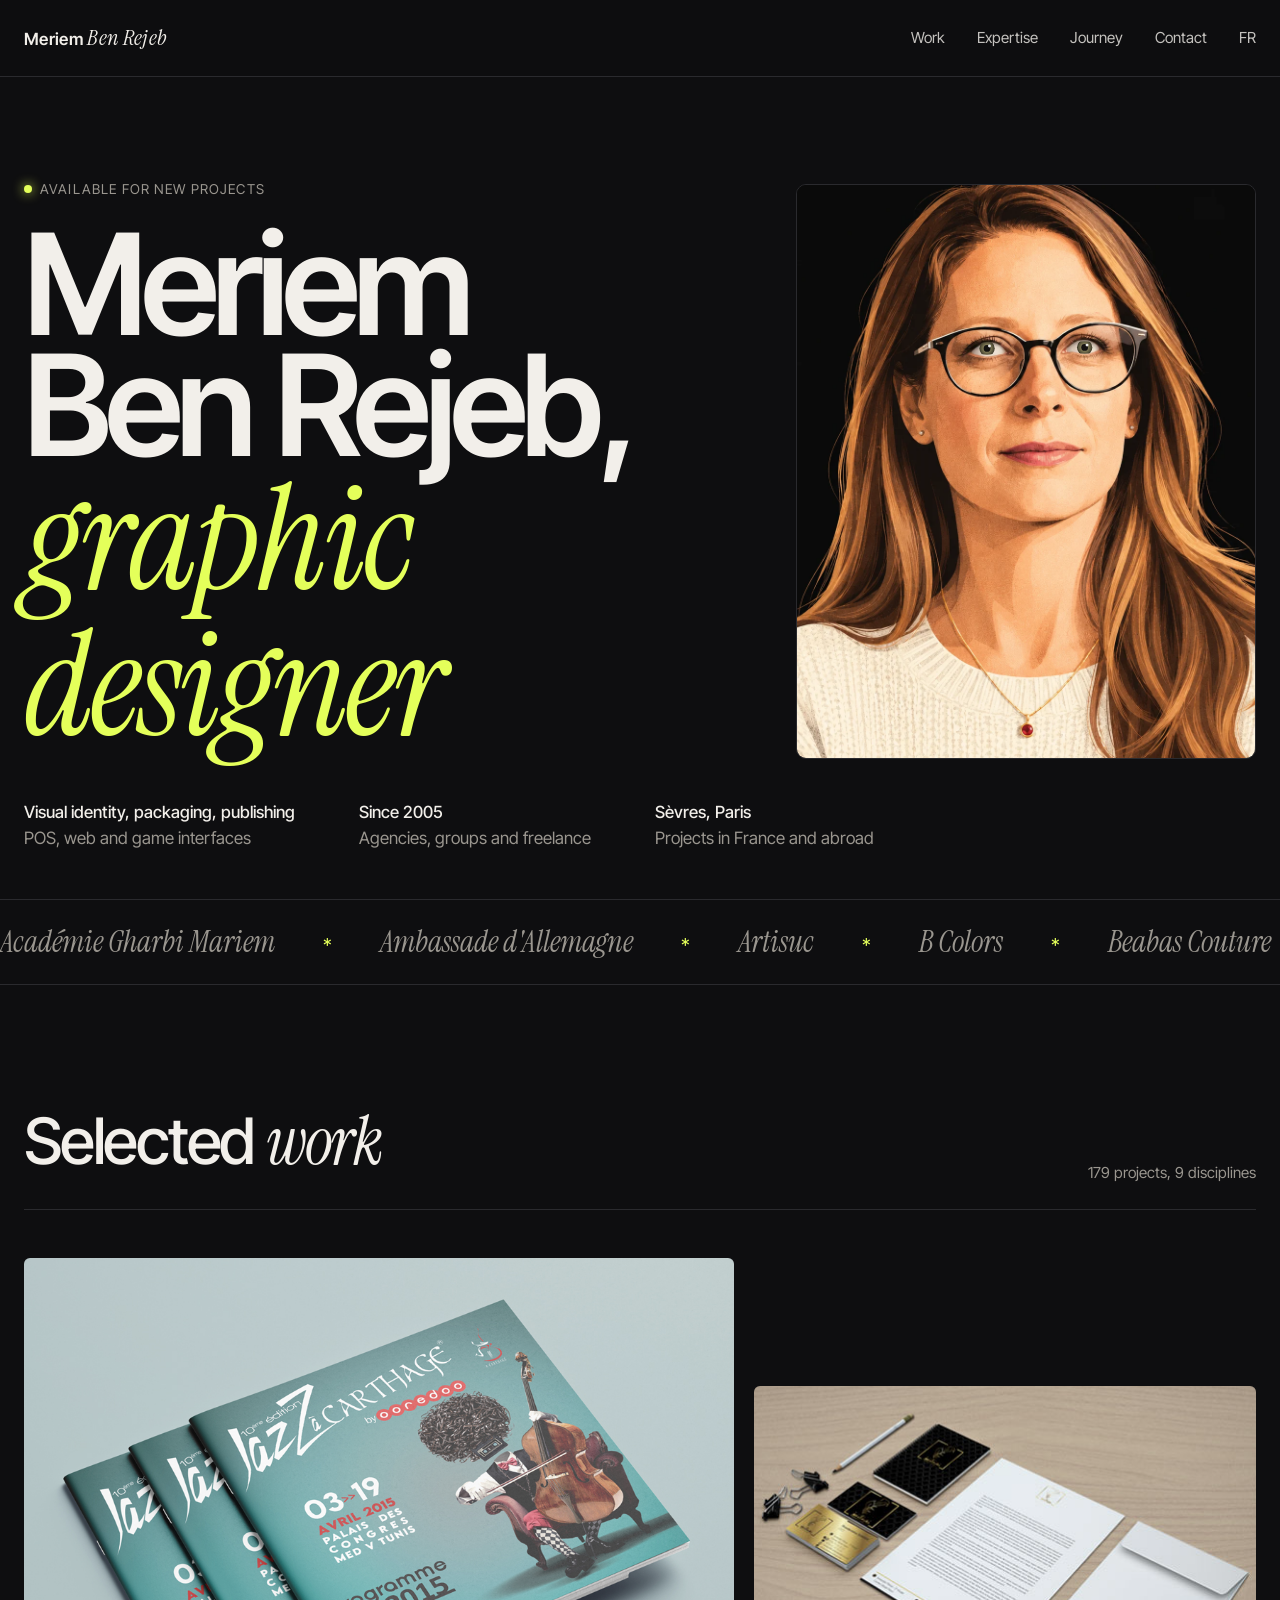
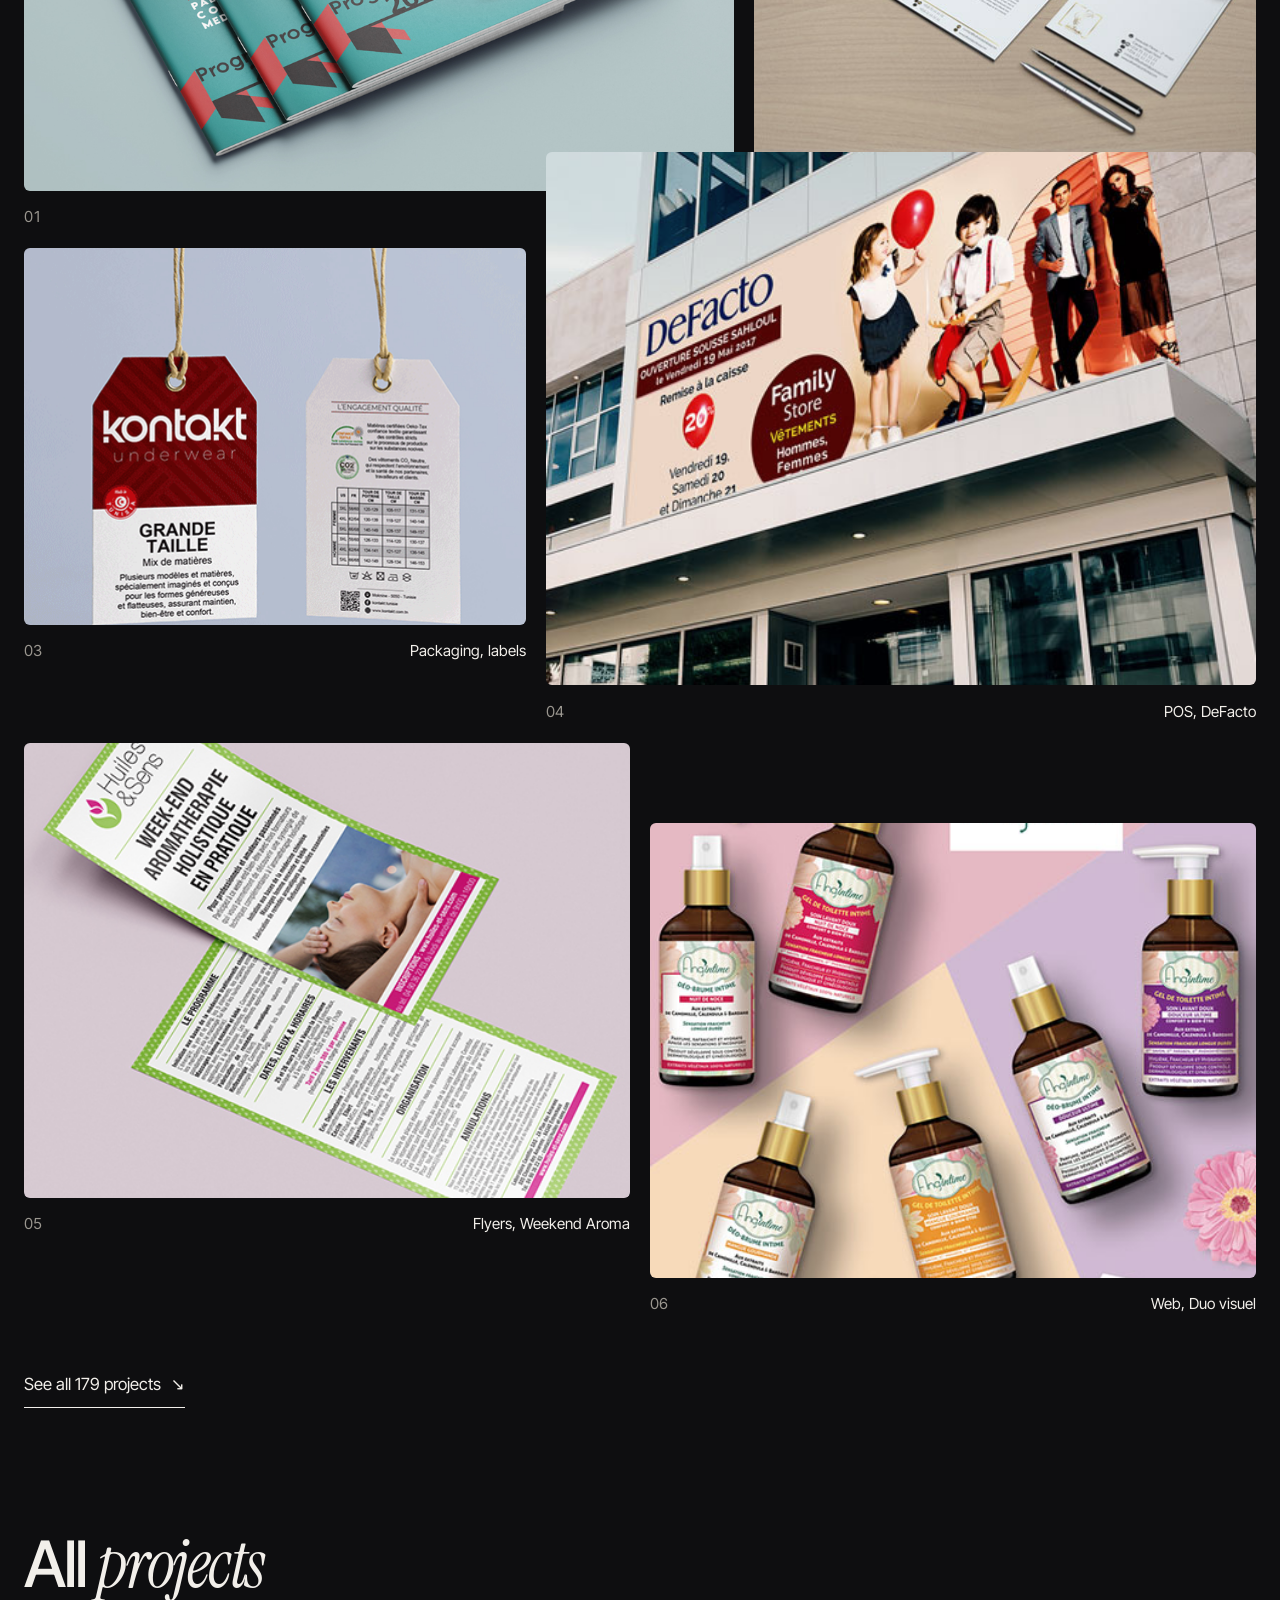
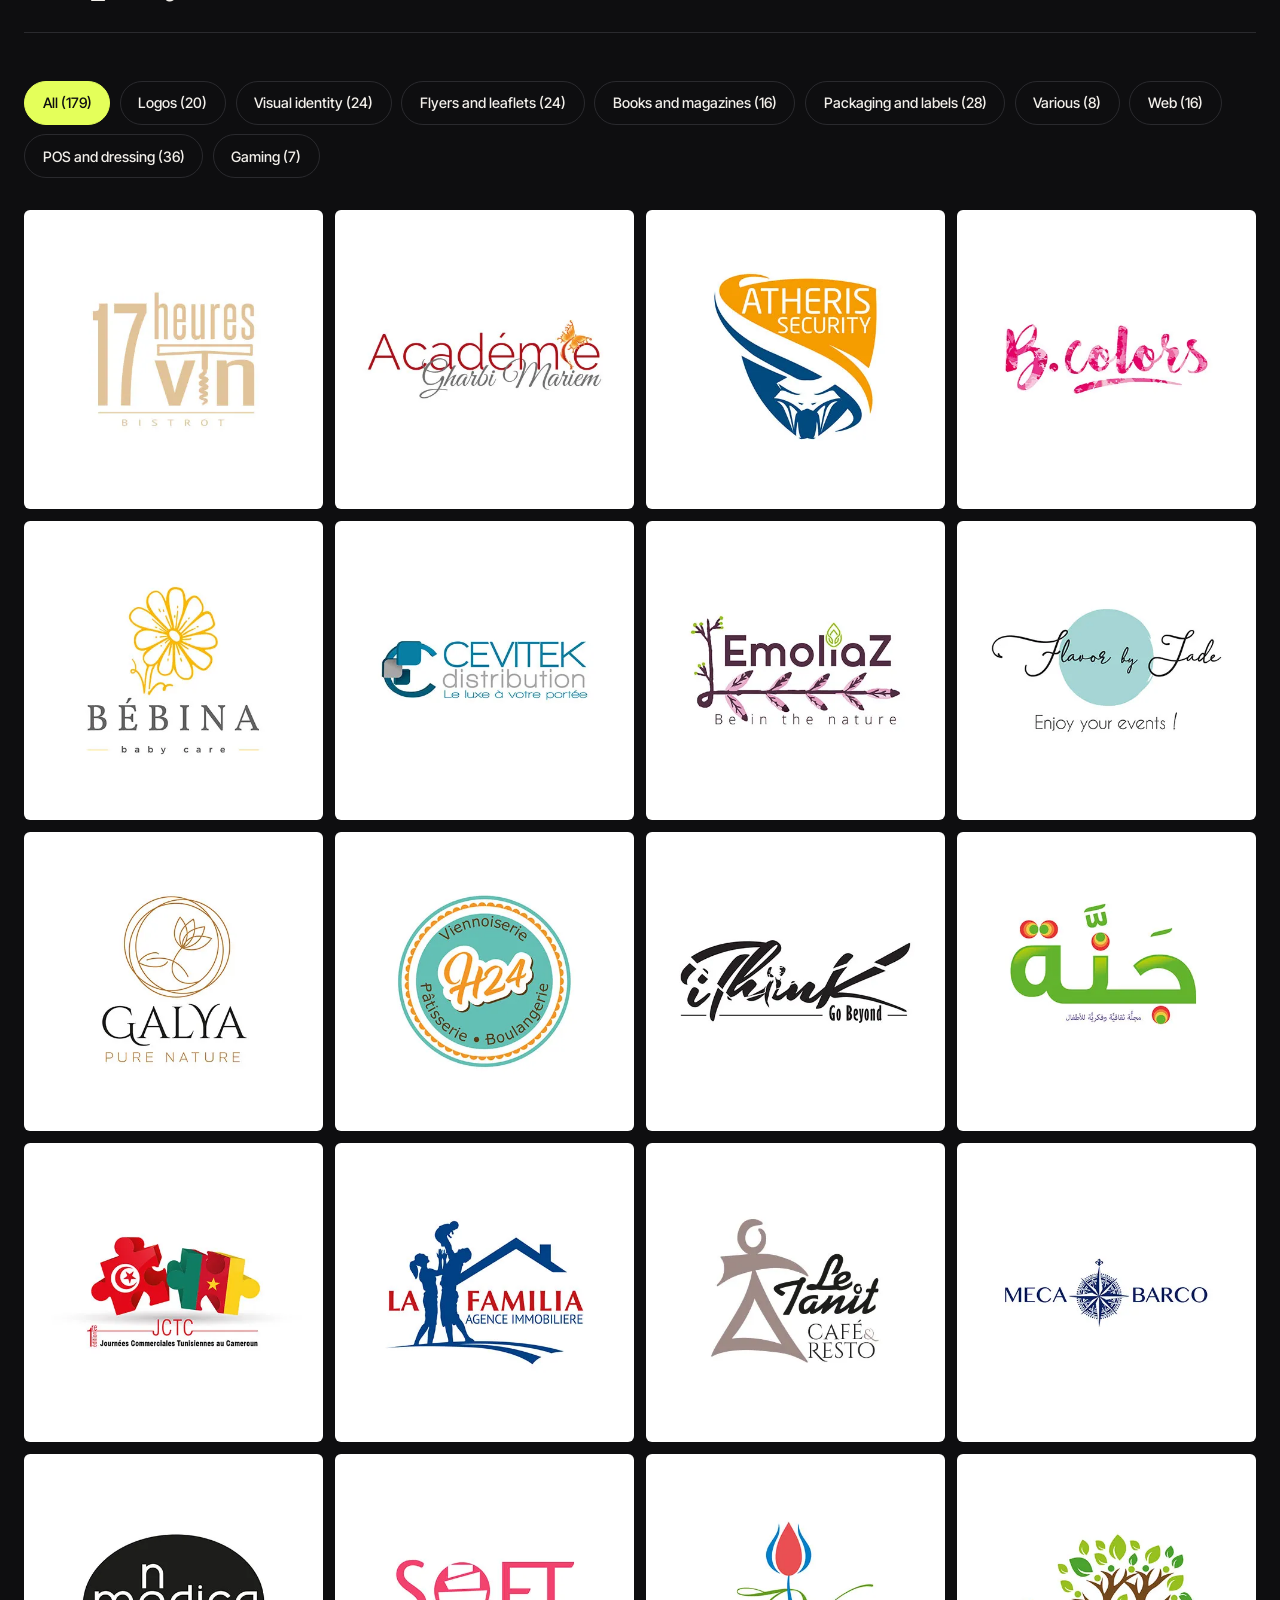
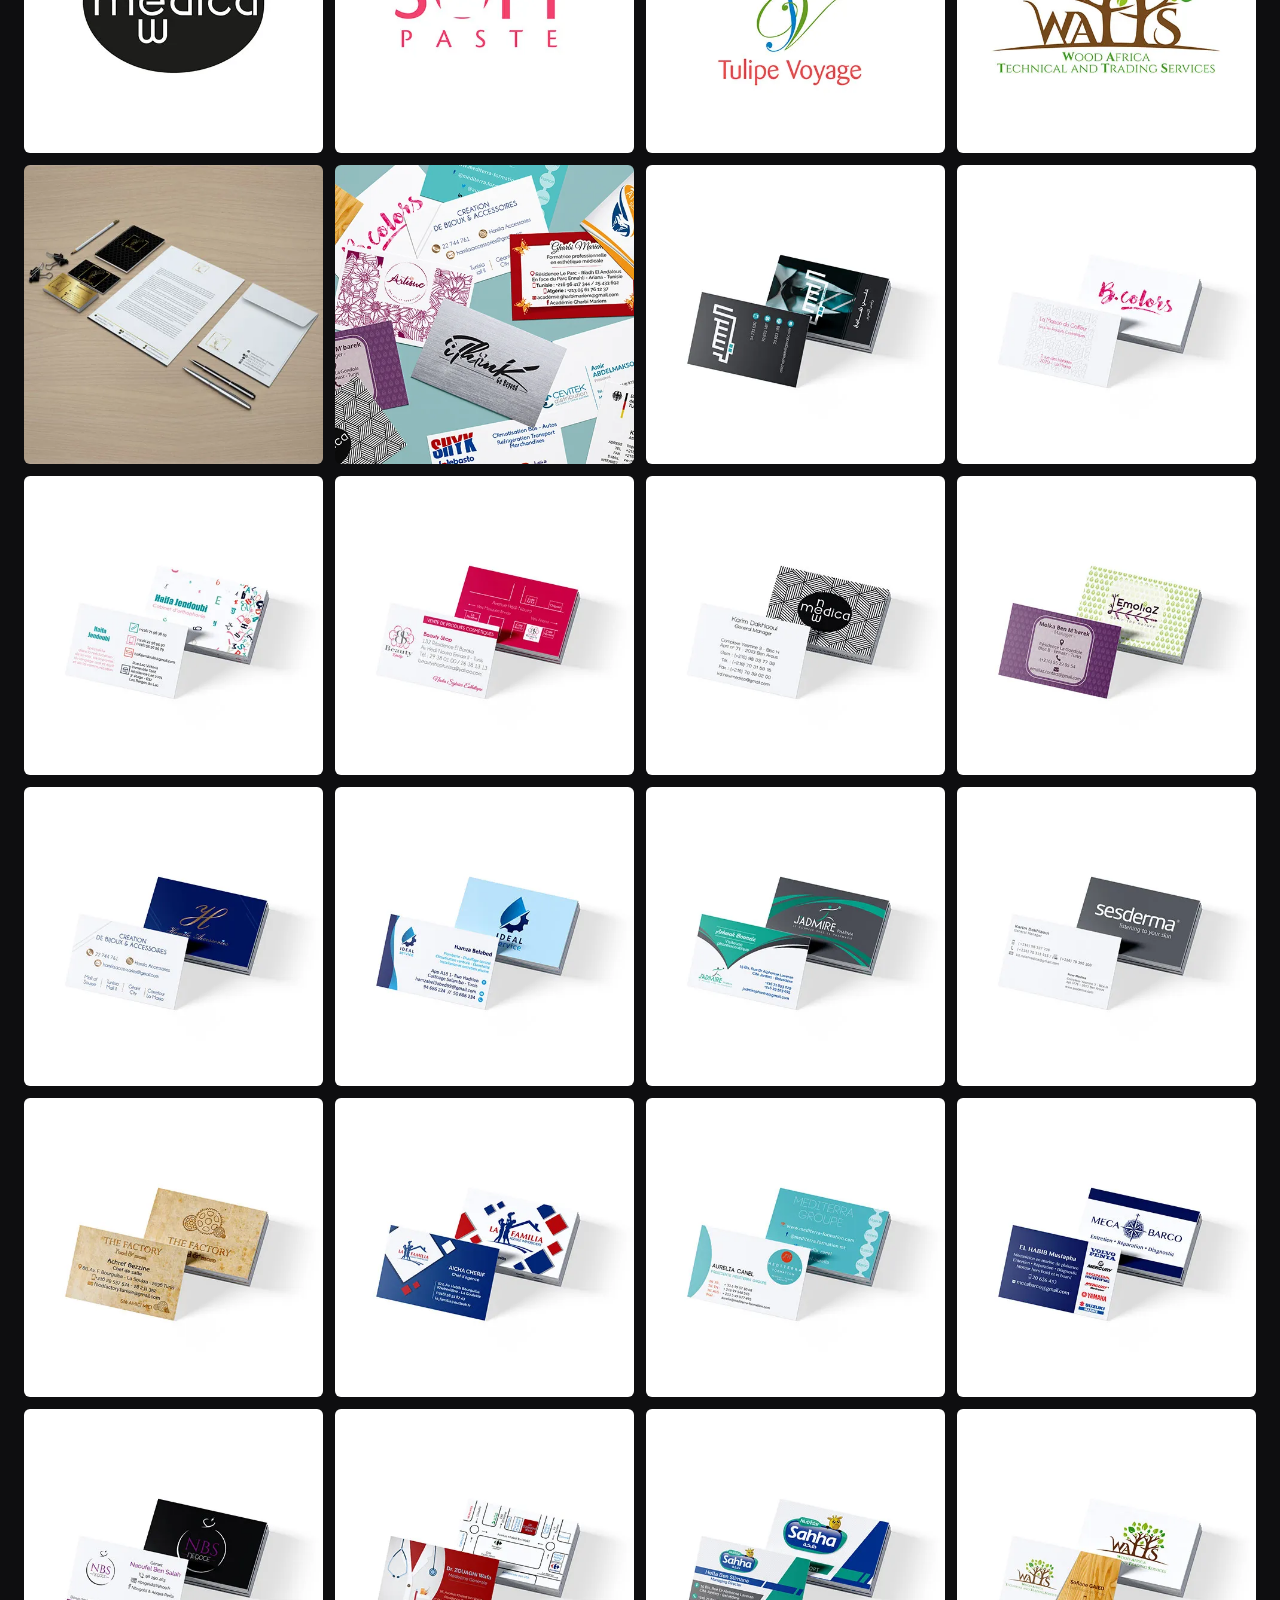
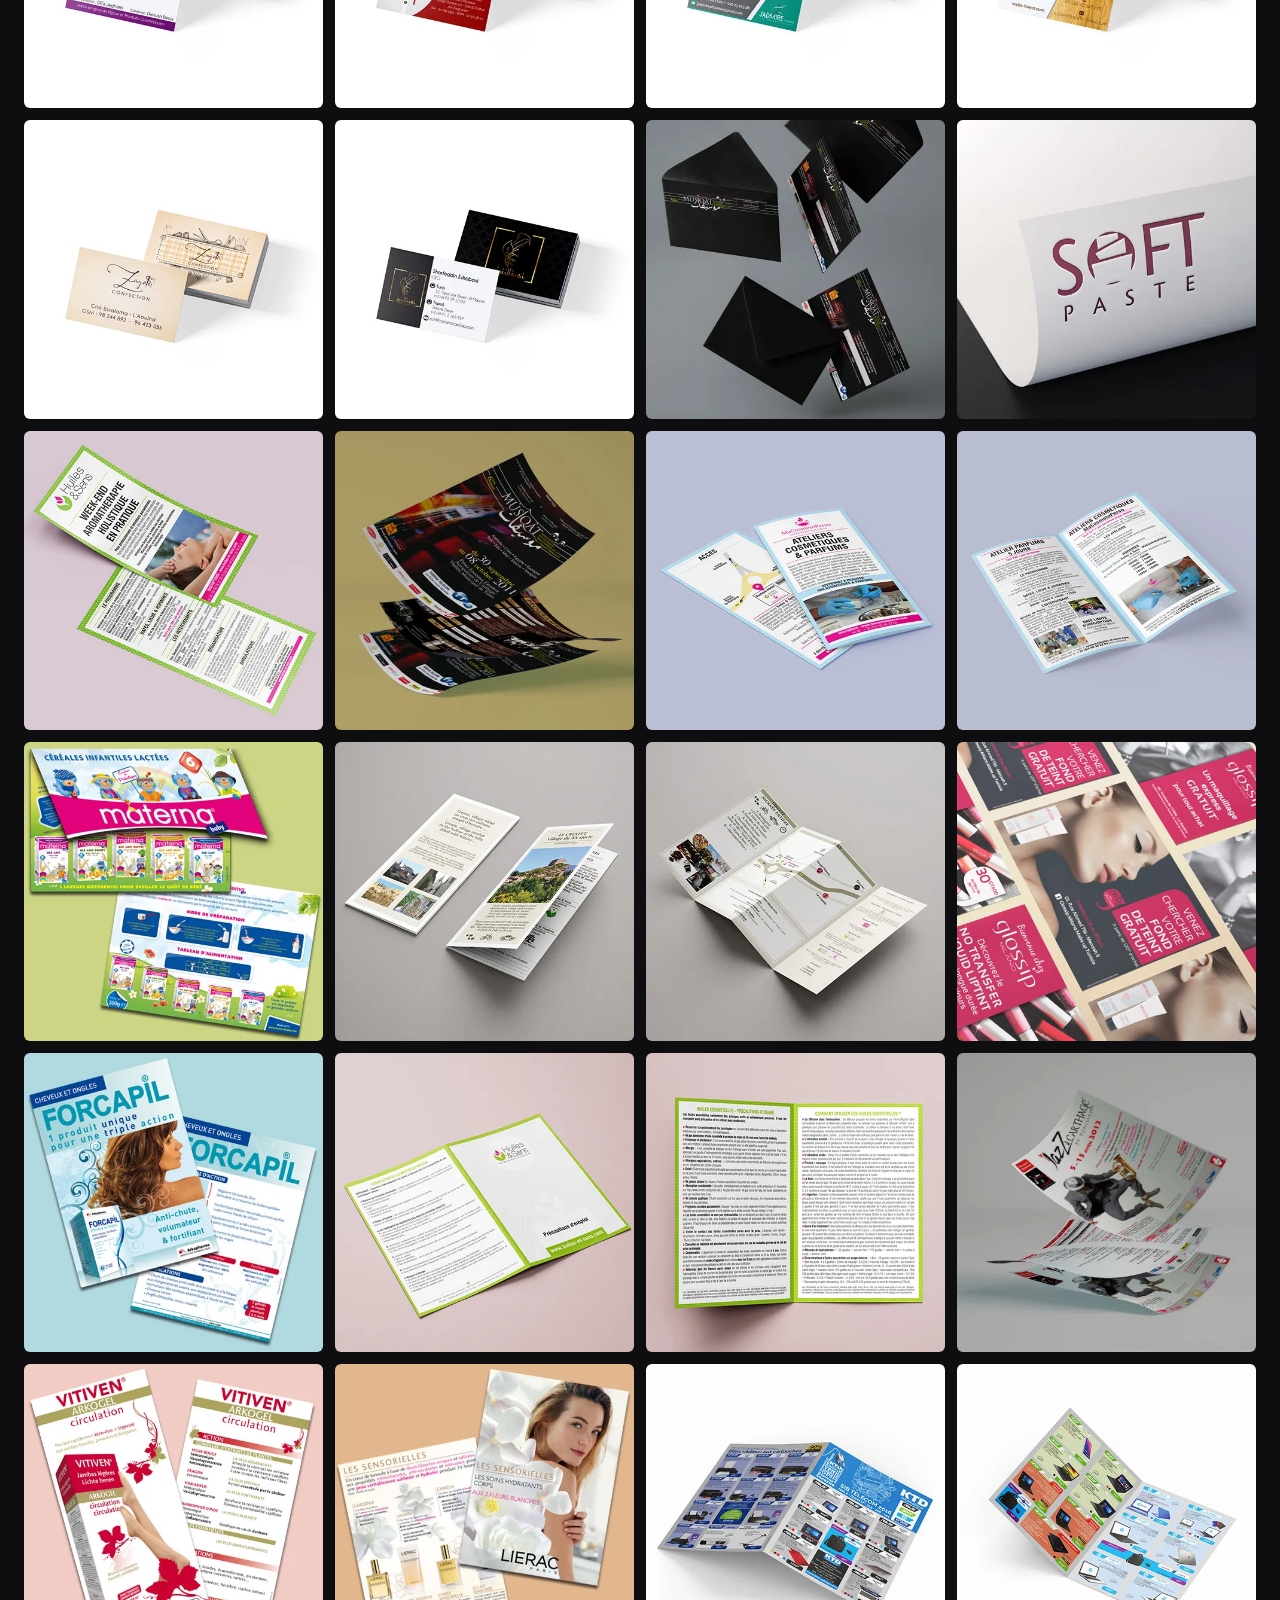
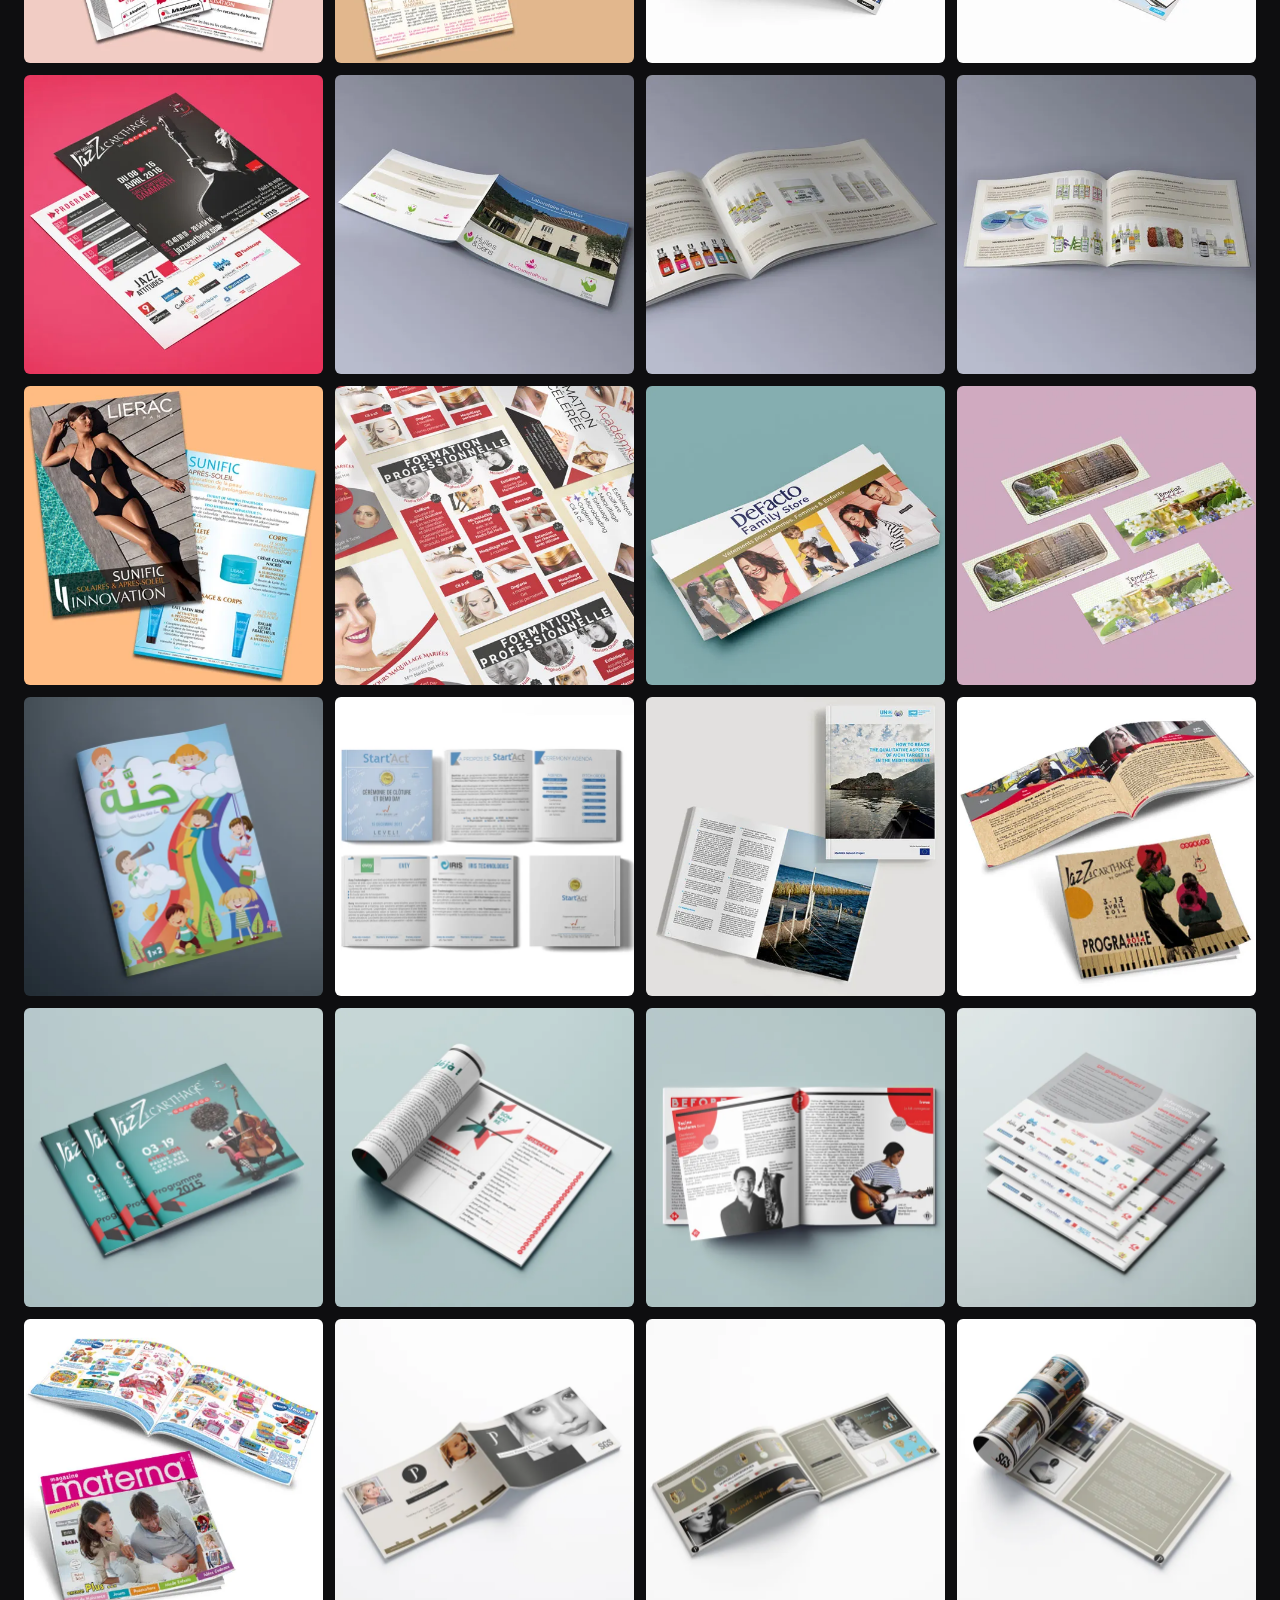
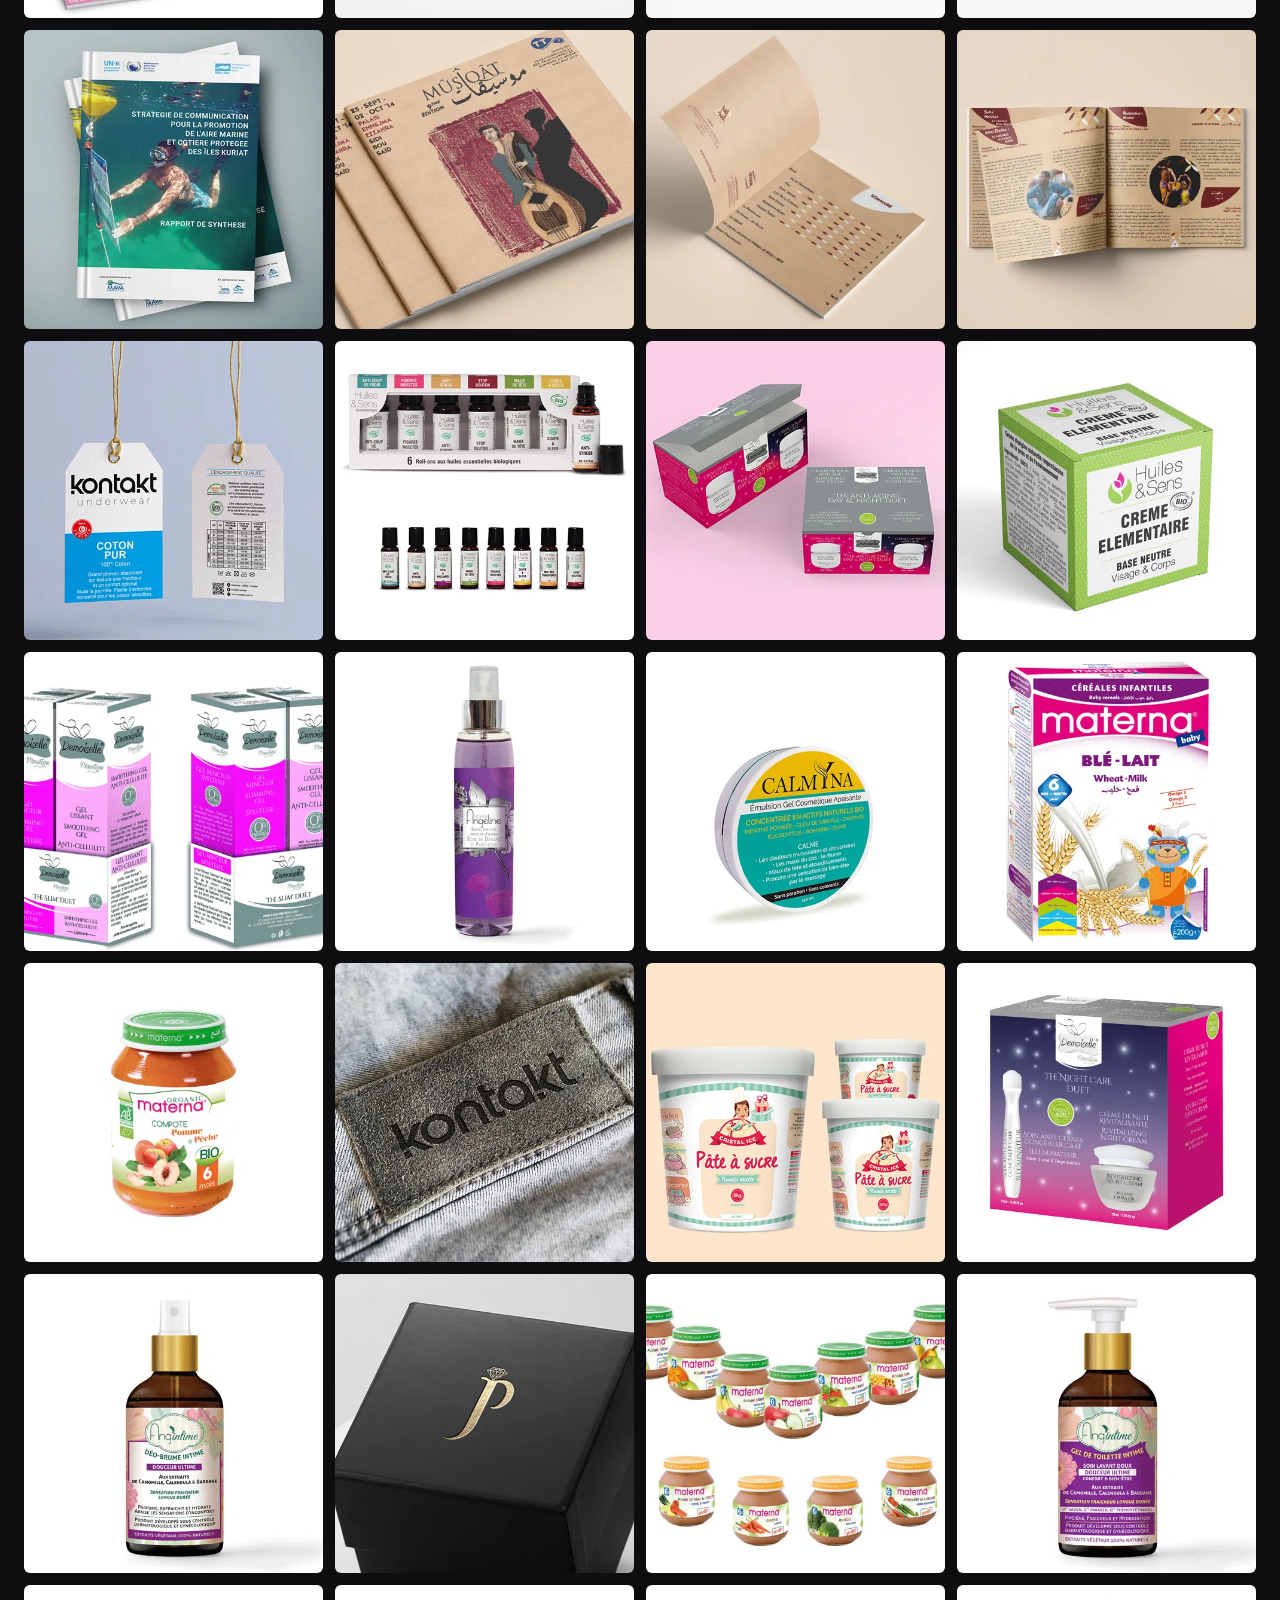
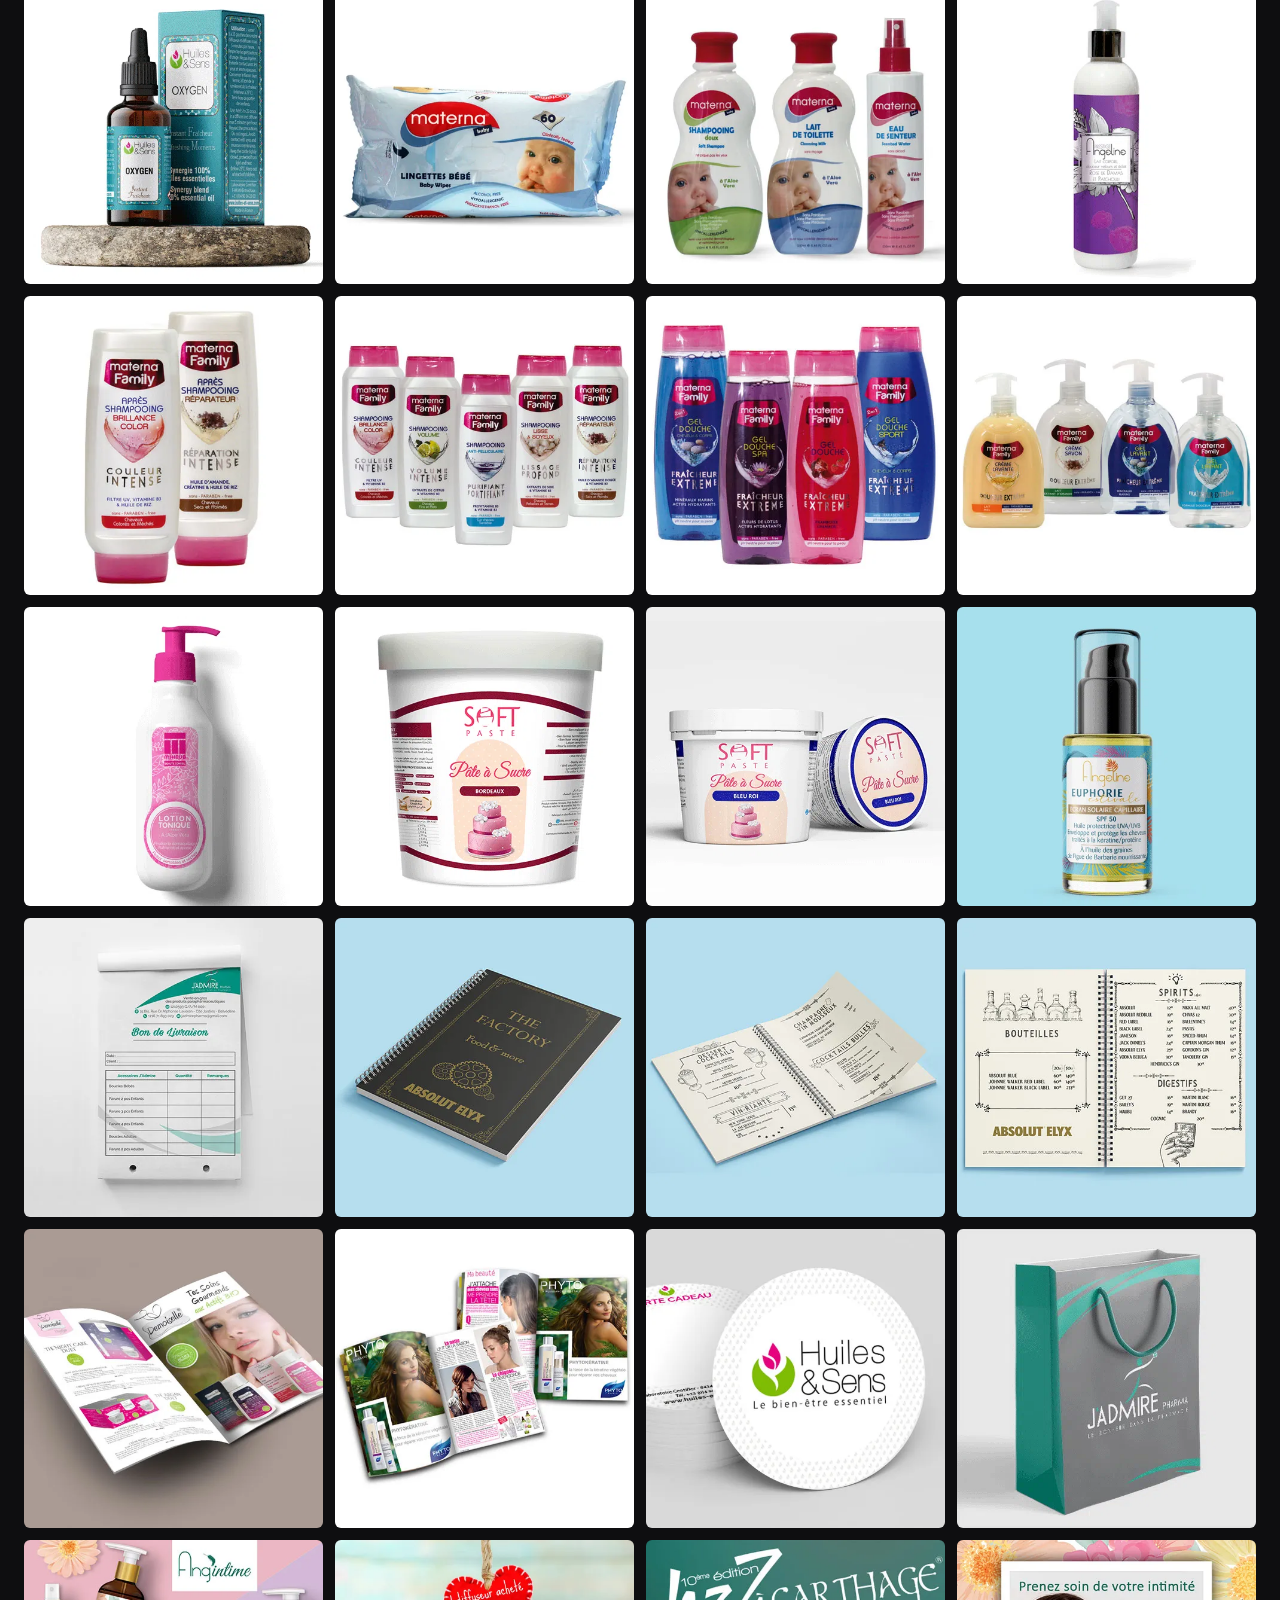
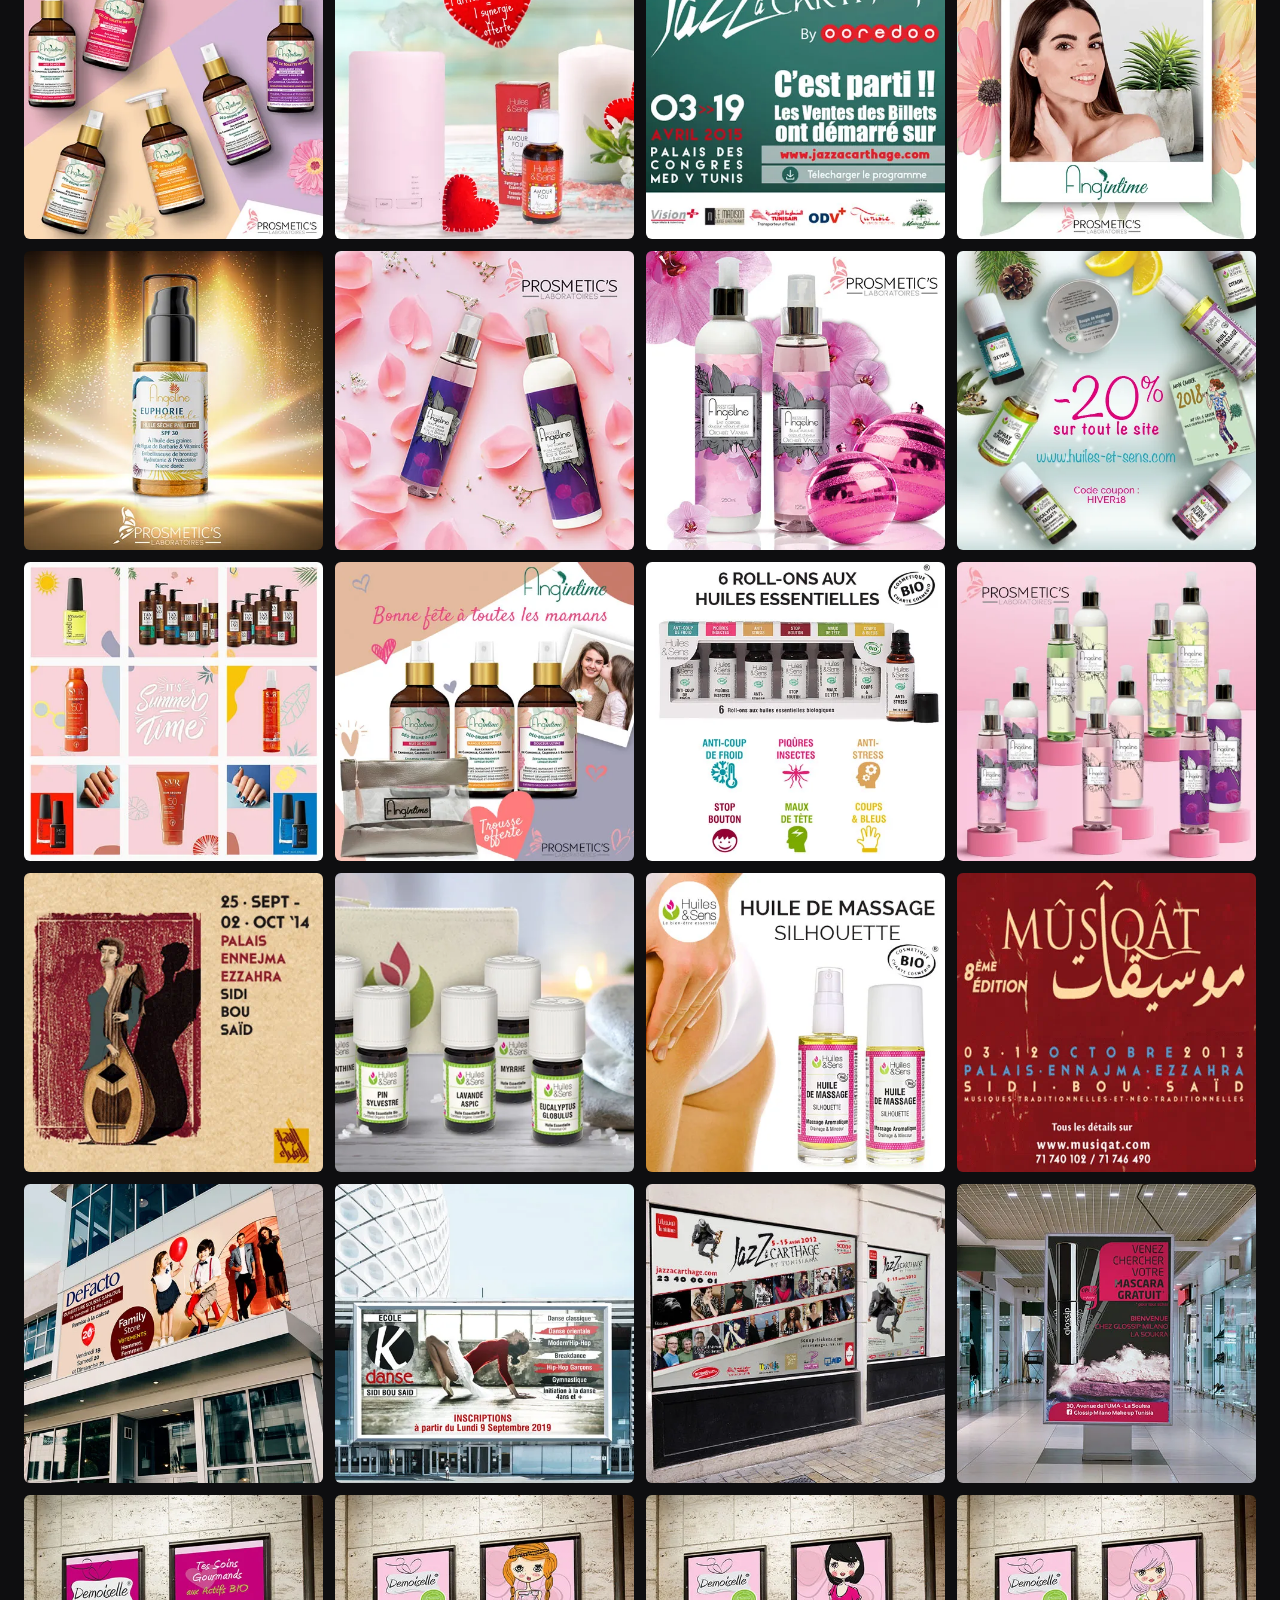
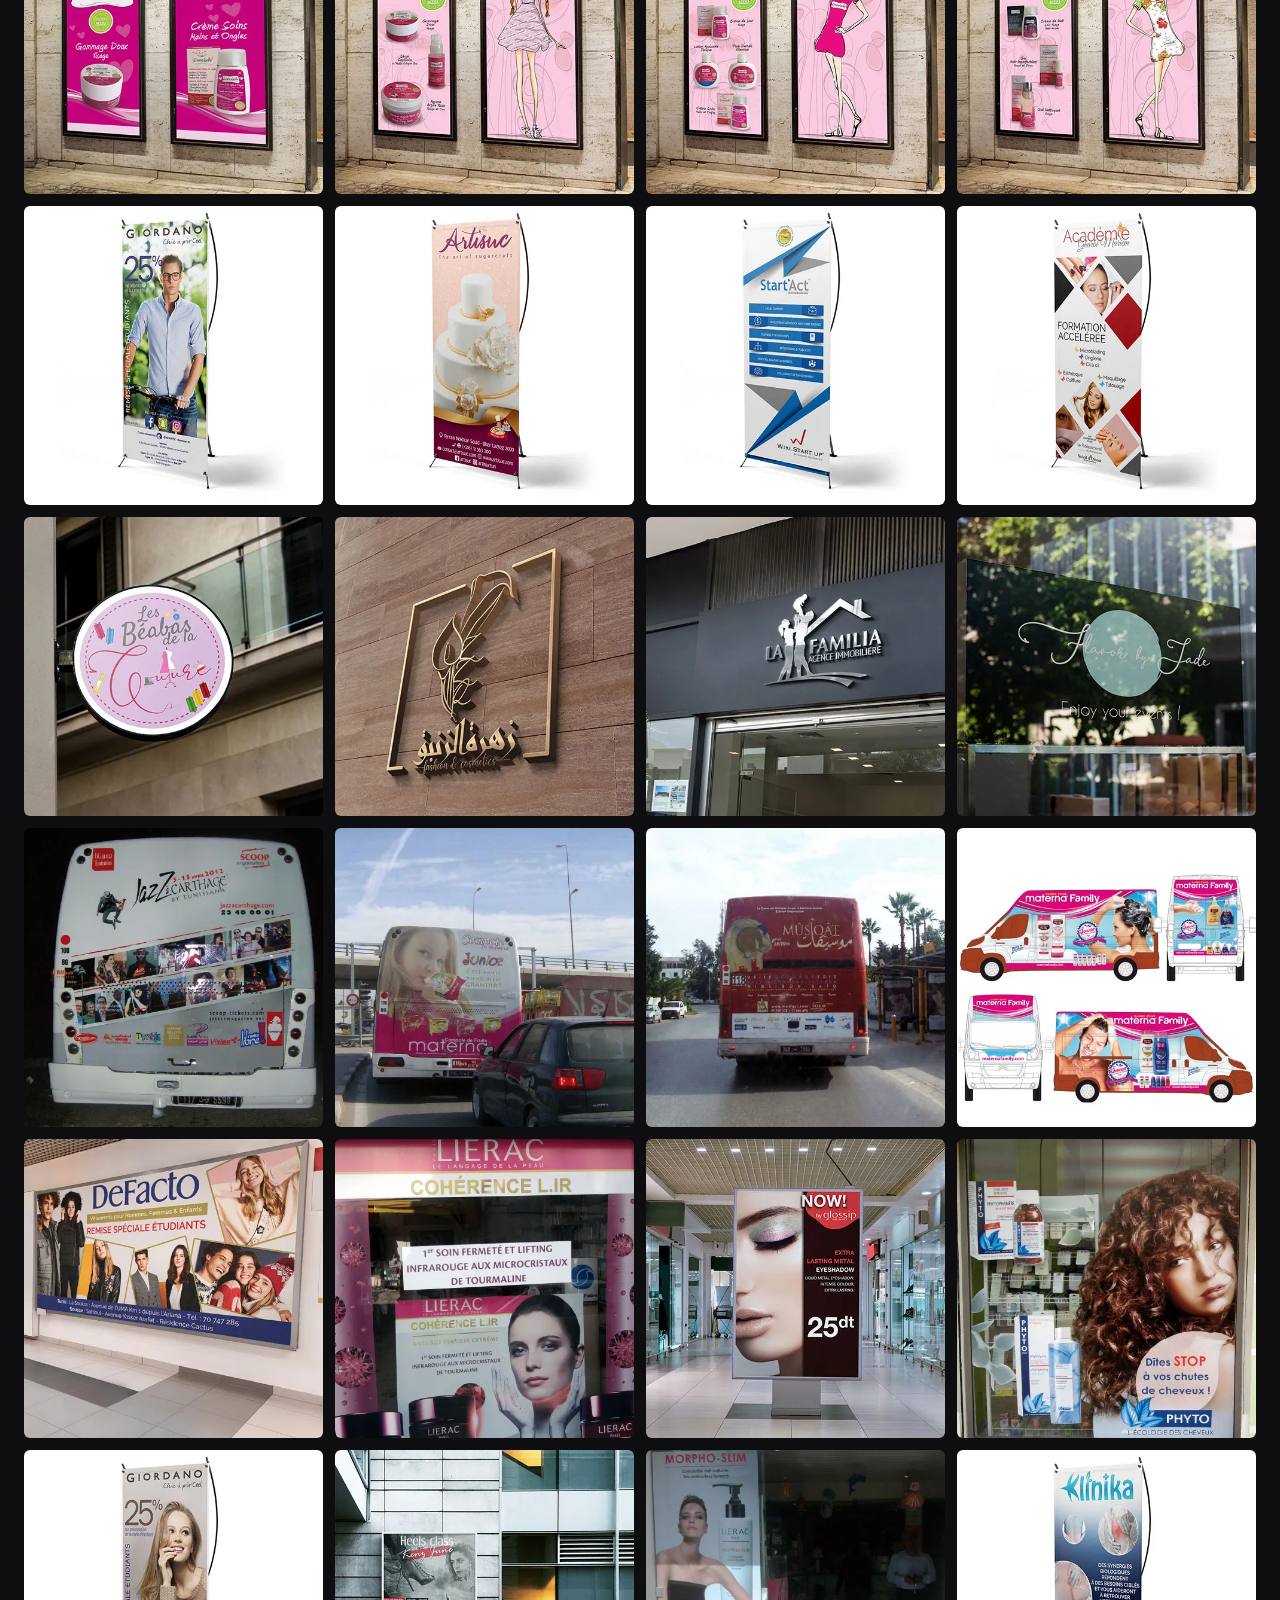
==== en/index.html @ af181562 "feat: dark premium redesign with eye-tracking avatar" ====
<!doctype html>
<html lang="en" class="no-js">
<head>
<meta charset="utf-8">
<meta name="viewport" content="width=device-width, initial-scale=1">
<title>Meriem Ben Rejeb, graphic designer</title>
<meta name="description" content="Portfolio of Meriem Ben Rejeb, graphic designer based in Sèvres: logos, visual identity, packaging, publishing, POS, web.">
<link rel="canonical" href="https://meriembr.com/en/">
<link rel="alternate" hreflang="fr" href="https://meriembr.com/">
<link rel="alternate" hreflang="en" href="https://meriembr.com/en/">
<meta property="og:type" content="website">
<meta property="og:url" content="https://meriembr.com/en/">
<meta property="og:title" content="Meriem Ben Rejeb, graphic designer">
<meta property="og:description" content="Logos, visual identity, packaging, publishing, POS, web.">
<meta property="og:image" content="https://meriembr.com/img/og.png">
<link rel="icon" type="image/png" sizes="32x32" href="../img/favicon/favicon-32x32.png">
<link rel="apple-touch-icon" href="../img/favicon/apple-touch-icon.png">
<link rel="preload" href="../fonts/inter-tight.woff2" as="font" type="font/woff2" crossorigin>
<link rel="stylesheet" href="../css/site.css">
<script>document.documentElement.classList.replace("no-js", "js")</script>
<script type="module" src="../js/site.js"></script>
<script type="application/ld+json">
{"@context":"https://schema.org","@type":"Person","name":"Meriem Ben Rejeb","jobTitle":"Graphic designer","url":"https://meriembr.com/en/","email":"mailto:contact@meriembr.com","address":{"@type":"PostalAddress","addressLocality":"Sèvres","addressCountry":"FR"},"sameAs":["https://www.instagram.com/mbr.graphic.designer"]}
</script>
</head>
<body>
<a class="lien-evitement" href="#toutes">Skip to work</a>

<header class="top"><div class="c">
  <a class="logo" href="#accueil">Meriem <em>Ben Rejeb</em></a>
  <nav aria-label="Main navigation">
    <button type="button" id="menu-bouton" aria-expanded="false" aria-controls="menu">Menu</button>
    <ul id="menu">
      <li><a href="#travaux">Work</a></li>
      <li><a href="#expertise">Expertise</a></li>
      <li><a href="#parcours">Journey</a></li>
      <li><a href="#contact">Contact</a></li>
      <li><a href="../" hreflang="fr" lang="fr">FR</a></li>
    </ul>
  </nav>
</div></header>

<main>
<section id="accueil" class="hero"><div class="c">
  <div class="hero-grille">
    <div>
      <p class="surtitre"><span class="dispo">Available for new projects</span></p>
      <h1 class="nom">Meriem<br>Ben Rejeb, <em>graphic designer</em></h1>
    </div>
    <div class="avatar" aria-hidden="true">
      <svg viewBox="150 40 954 1192" preserveAspectRatio="xMidYMid slice">
        <defs>
          <radialGradient id="iris"><stop offset="0" stop-color="#9A9470"/><stop offset=".55" stop-color="#77714F"/><stop offset="1" stop-color="#3E3A2A"/></radialGradient>
          <clipPath id="oeil-g"><ellipse cx="546" cy="380" rx="40" ry="13"/></clipPath>
          <clipPath id="oeil-d"><ellipse cx="749" cy="378" rx="41" ry="13"/></clipPath>
        </defs>
        <image href="../img/avatar.webp" width="1254" height="1254"/>
        <g clip-path="url(#oeil-g)"><g class="pupille"><circle cx="546" cy="380" r="16" fill="url(#iris)"/><circle cx="546" cy="380" r="7" fill="#141210"/><circle cx="551" cy="375" r="3" fill="#fff" opacity=".9"/></g></g>
        <g clip-path="url(#oeil-d)"><g class="pupille"><circle cx="749" cy="378" r="16" fill="url(#iris)"/><circle cx="749" cy="378" r="7" fill="#141210"/><circle cx="754" cy="373" r="3" fill="#fff" opacity=".9"/></g></g>
      </svg>
    </div>
  </div>
  <div class="hero-bas">
    <div><strong>Visual identity, packaging, publishing</strong>POS, web and game interfaces</div>
    <div><strong>Since 2005</strong>Agencies, groups and freelance</div>
    <div><strong>Sèvres, Paris</strong>Projects in France and abroad</div>
  </div>
</div></section>

<div class="bandeau" aria-label="Clients"><div class="piste"><!-- bandeau:debut --><span>Académie Gharbi Mariem</span><span>Ambassade d&#x27;Allemagne</span><span>Artisuc</span><span>B Colors</span><span>Beabas Couture</span><span>Beauty Shop</span><span>CGBET</span><span>DeFacto</span><span>DEMCO</span><span>Demoiselle</span><span>Emoliaz</span><span>Giordano</span><span>Glossip Milano</span><span>H24</span><span>Hamila Accessories</span><span>Ideal Service</span><span>Jadmire Pharma</span><span>Kdanse</span><span>Kontakt</span><span>KTD Informatique</span><span>La Familia</span><span>La maison du marbre</span><span>L&#x27;ile aux enfants</span><span>Mediterra</span><span>Prosmetics</span><span>Pyramide</span><span>Scoop Organisation</span><span>Soleil d&#x27;orient</span><span>SPA RAC</span><span>Start Act</span><span>The Factory</span><span>Watts</span><span>Zahrat Zanbaq</span><span>Zayati Confection</span><span aria-hidden="true"><span>Académie Gharbi Mariem</span><span>Ambassade d&#x27;Allemagne</span><span>Artisuc</span><span>B Colors</span><span>Beabas Couture</span><span>Beauty Shop</span><span>CGBET</span><span>DeFacto</span><span>DEMCO</span><span>Demoiselle</span><span>Emoliaz</span><span>Giordano</span><span>Glossip Milano</span><span>H24</span><span>Hamila Accessories</span><span>Ideal Service</span><span>Jadmire Pharma</span><span>Kdanse</span><span>Kontakt</span><span>KTD Informatique</span><span>La Familia</span><span>La maison du marbre</span><span>L&#x27;ile aux enfants</span><span>Mediterra</span><span>Prosmetics</span><span>Pyramide</span><span>Scoop Organisation</span><span>Soleil d&#x27;orient</span><span>SPA RAC</span><span>Start Act</span><span>The Factory</span><span>Watts</span><span>Zahrat Zanbaq</span><span>Zayati Confection</span></span><!-- bandeau:fin --></div></div>

<section id="travaux" class="section"><div class="c">
  <div class="entete-section"><h2>Selected <em>work</em></h2><span class="compte">179 projects, 9 disciplines</span></div>
  <div id="selection" class="grille"><!-- selection:debut -->
<a class="projet" href="../img/portfolio/books_magazines/5-jac2015.jpg" data-fichier="img/portfolio/books_magazines/5-jac2015.jpg"><div class="cadre"><img src="../img/portfolio/books_magazines/5-jac2015.jpg" alt="Publishing, JAC 2015" loading="lazy" decoding="async"></div><div class="legende"><span>01</span><span>Publishing, JAC 2015</span></div></a>
<a class="projet" href="../img/portfolio/visual_identity/1-Zahrat-Zanbaq.jpg" data-fichier="img/portfolio/visual_identity/1-Zahrat-Zanbaq.jpg"><div class="cadre"><img src="../img/portfolio/visual_identity/1-Zahrat-Zanbaq.jpg" alt="Identity, Zahrat Zanbaq" loading="lazy" decoding="async"></div><div class="legende"><span>02</span><span>Identity, Zahrat Zanbaq</span></div></a>
<a class="projet" href="../img/portfolio/packaging_labels/1-Hangtags.gif" data-fichier="img/portfolio/packaging_labels/1-Hangtags.gif"><div class="cadre"><img src="../img/portfolio/packaging_labels/1-Hangtags.gif" alt="Packaging, labels" loading="lazy" decoding="async"></div><div class="legende"><span>03</span><span>Packaging, labels</span></div></a>
<a class="projet" href="../img/portfolio/pos_panels_dressing/1-defacto.jpg" data-fichier="img/portfolio/pos_panels_dressing/1-defacto.jpg"><div class="cadre"><img src="../img/portfolio/pos_panels_dressing/1-defacto.jpg" alt="POS, DeFacto" loading="lazy" decoding="async"></div><div class="legende"><span>04</span><span>POS, DeFacto</span></div></a>
<a class="projet" href="../img/portfolio/flyers_leaflets/1-weekend-aroma.jpg" data-fichier="img/portfolio/flyers_leaflets/1-weekend-aroma.jpg"><div class="cadre"><img src="../img/portfolio/flyers_leaflets/1-weekend-aroma.jpg" alt="Flyers, Weekend Aroma" loading="lazy" decoding="async"></div><div class="legende"><span>05</span><span>Flyers, Weekend Aroma</span></div></a>
<a class="projet" href="../img/portfolio/web/1-duo-visuel.jpg" data-fichier="img/portfolio/web/1-duo-visuel.jpg"><div class="cadre"><img src="../img/portfolio/web/1-duo-visuel.jpg" alt="Web, Duo visuel" loading="lazy" decoding="async"></div><div class="legende"><span>06</span><span>Web, Duo visuel</span></div></a>
<!-- selection:fin --></div>
  <a class="tout-voir" href="#toutes">See all 179 projects <span aria-hidden="true">&#8600;</span></a>
</div></section>

<section id="toutes" class="section"><div class="c">
  <div class="entete-section"><h2>All <em>projects</em></h2></div>
  <div id="filtres" class="filtres" role="group" aria-label="Filter by category"><!-- filtres:debut -->
<button type="button" class="pilule" data-cat="tout" aria-pressed="true">All (179)</button>
<button type="button" class="pilule" data-cat="logos" aria-pressed="false">Logos (20)</button>
<button type="button" class="pilule" data-cat="visual_identity" aria-pressed="false">Visual identity (24)</button>
<button type="button" class="pilule" data-cat="flyers_leaflets" aria-pressed="false">Flyers and leaflets (24)</button>
<button type="button" class="pilule" data-cat="books_magazines" aria-pressed="false">Books and magazines (16)</button>
<button type="button" class="pilule" data-cat="packaging_labels" aria-pressed="false">Packaging and labels (28)</button>
<button type="button" class="pilule" data-cat="various" aria-pressed="false">Various (8)</button>
<button type="button" class="pilule" data-cat="web" aria-pressed="false">Web (16)</button>
<button type="button" class="pilule" data-cat="pos_panels_dressing" aria-pressed="false">POS and dressing (36)</button>
<button type="button" class="pilule" data-cat="gaming" aria-pressed="false">Gaming (7)</button>
<!-- filtres:fin --></div>
  <ul id="grille" class="grille-carres"><!-- travaux:debut -->
<li class="vignette" data-cat="logos"><a href="../img/portfolio/logos/1-17hvin.jpg"><img src="../img/min/logos/1-17hvin.webp" width="500" height="500" alt="Logos, 17hvin" loading="lazy" decoding="async"><span class="vignette-legende">Logos, 17hvin</span></a></li>
<li class="vignette" data-cat="logos"><a href="../img/portfolio/logos/2-academie-gharbi-mariem.jpg"><img src="../img/min/logos/2-academie-gharbi-mariem.webp" width="500" height="500" alt="Logos, Academie Gharbi Mariem" loading="lazy" decoding="async"><span class="vignette-legende">Logos, Academie Gharbi Mariem</span></a></li>
<li class="vignette" data-cat="logos"><a href="../img/portfolio/logos/3-atheris-securite.jpg"><img src="../img/min/logos/3-atheris-securite.webp" width="500" height="500" alt="Logos, Atheris Securite" loading="lazy" decoding="async"><span class="vignette-legende">Logos, Atheris Securite</span></a></li>
<li class="vignette" data-cat="logos"><a href="../img/portfolio/logos/4-b-colors.jpg"><img src="../img/min/logos/4-b-colors.webp" width="500" height="500" alt="Logos, B Colors" loading="lazy" decoding="async"><span class="vignette-legende">Logos, B Colors</span></a></li>
<li class="vignette" data-cat="logos"><a href="../img/portfolio/logos/5-bebina.jpg"><img src="../img/min/logos/5-bebina.webp" width="500" height="500" alt="Logos, Bebina" loading="lazy" decoding="async"><span class="vignette-legende">Logos, Bebina</span></a></li>
<li class="vignette" data-cat="logos"><a href="../img/portfolio/logos/6-cevitek.jpg"><img src="../img/min/logos/6-cevitek.webp" width="500" height="500" alt="Logos, Cevitek" loading="lazy" decoding="async"><span class="vignette-legende">Logos, Cevitek</span></a></li>
<li class="vignette" data-cat="logos"><a href="../img/portfolio/logos/7-emoliaz.jpg"><img src="../img/min/logos/7-emoliaz.webp" width="500" height="500" alt="Logos, Emoliaz" loading="lazy" decoding="async"><span class="vignette-legende">Logos, Emoliaz</span></a></li>
<li class="vignette" data-cat="logos"><a href="../img/portfolio/logos/8-flavor-by-jade.jpg"><img src="../img/min/logos/8-flavor-by-jade.webp" width="500" height="500" alt="Logos, Flavor By Jade" loading="lazy" decoding="async"><span class="vignette-legende">Logos, Flavor By Jade</span></a></li>
<li class="vignette" data-cat="logos"><a href="../img/portfolio/logos/9-galya.jpg"><img src="../img/min/logos/9-galya.webp" width="500" height="500" alt="Logos, Galya" loading="lazy" decoding="async"><span class="vignette-legende">Logos, Galya</span></a></li>
<li class="vignette" data-cat="logos"><a href="../img/portfolio/logos/10-h24.jpg"><img src="../img/min/logos/10-h24.webp" width="500" height="500" alt="Logos, H24" loading="lazy" decoding="async"><span class="vignette-legende">Logos, H24</span></a></li>
<li class="vignette" data-cat="logos"><a href="../img/portfolio/logos/11-i-think.jpg"><img src="../img/min/logos/11-i-think.webp" width="500" height="500" alt="Logos, I Think" loading="lazy" decoding="async"><span class="vignette-legende">Logos, I Think</span></a></li>
<li class="vignette" data-cat="logos"><a href="../img/portfolio/logos/12-janna.jpg"><img src="../img/min/logos/12-janna.webp" width="500" height="500" alt="Logos, Janna" loading="lazy" decoding="async"><span class="vignette-legende">Logos, Janna</span></a></li>
<li class="vignette" data-cat="logos"><a href="../img/portfolio/logos/13-JTCT.jpg"><img src="../img/min/logos/13-JTCT.webp" width="500" height="500" alt="Logos, Jtct" loading="lazy" decoding="async"><span class="vignette-legende">Logos, Jtct</span></a></li>
<li class="vignette" data-cat="logos"><a href="../img/portfolio/logos/14-la-familia.jpg"><img src="../img/min/logos/14-la-familia.webp" width="500" height="500" alt="Logos, La Familia" loading="lazy" decoding="async"><span class="vignette-legende">Logos, La Familia</span></a></li>
<li class="vignette" data-cat="logos"><a href="../img/portfolio/logos/15-le-tanit.jpg"><img src="../img/min/logos/15-le-tanit.webp" width="500" height="500" alt="Logos, Le Tanit" loading="lazy" decoding="async"><span class="vignette-legende">Logos, Le Tanit</span></a></li>
<li class="vignette" data-cat="logos"><a href="../img/portfolio/logos/16-meca-barco.jpg"><img src="../img/min/logos/16-meca-barco.webp" width="500" height="500" alt="Logos, Meca Barco" loading="lazy" decoding="async"><span class="vignette-legende">Logos, Meca Barco</span></a></li>
<li class="vignette" data-cat="logos"><a href="../img/portfolio/logos/17-new-medica.jpg"><img src="../img/min/logos/17-new-medica.webp" width="500" height="500" alt="Logos, New Medica" loading="lazy" decoding="async"><span class="vignette-legende">Logos, New Medica</span></a></li>
<li class="vignette" data-cat="logos"><a href="../img/portfolio/logos/18-soft.jpg"><img src="../img/min/logos/18-soft.webp" width="500" height="500" alt="Logos, Soft" loading="lazy" decoding="async"><span class="vignette-legende">Logos, Soft</span></a></li>
<li class="vignette" data-cat="logos"><a href="../img/portfolio/logos/19-tulipe-voyage.jpg"><img src="../img/min/logos/19-tulipe-voyage.webp" width="500" height="500" alt="Logos, Tulipe Voyage" loading="lazy" decoding="async"><span class="vignette-legende">Logos, Tulipe Voyage</span></a></li>
<li class="vignette" data-cat="logos"><a href="../img/portfolio/logos/20-watts.jpg"><img src="../img/min/logos/20-watts.webp" width="500" height="500" alt="Logos, Watts" loading="lazy" decoding="async"><span class="vignette-legende">Logos, Watts</span></a></li>
<li class="vignette" data-cat="visual_identity"><a href="../img/portfolio/visual_identity/1-Zahrat-Zanbaq.jpg"><img src="../img/min/visual_identity/1-Zahrat-Zanbaq.webp" width="500" height="500" alt="Visual identity, Zahrat Zanbaq" loading="lazy" decoding="async"><span class="vignette-legende">Visual identity, Zahrat Zanbaq</span></a></li>
<li class="vignette" data-cat="visual_identity"><a href="../img/portfolio/visual_identity/2-Business-Cards1.jpg"><img src="../img/min/visual_identity/2-Business-Cards1.webp" width="500" height="500" alt="Visual identity, Business Cards1" loading="lazy" decoding="async"><span class="vignette-legende">Visual identity, Business Cards1</span></a></li>
<li class="vignette" data-cat="visual_identity"><a href="../img/portfolio/visual_identity/3-business-card-alsayed.jpg"><img src="../img/min/visual_identity/3-business-card-alsayed.webp" width="500" height="500" alt="Visual identity, Business Card Alsayed" loading="lazy" decoding="async"><span class="vignette-legende">Visual identity, Business Card Alsayed</span></a></li>
<li class="vignette" data-cat="visual_identity"><a href="../img/portfolio/visual_identity/4-business-card-bcolors.jpg"><img src="../img/min/visual_identity/4-business-card-bcolors.webp" width="500" height="500" alt="Visual identity, Business Card Bcolors" loading="lazy" decoding="async"><span class="vignette-legende">Visual identity, Business Card Bcolors</span></a></li>
<li class="vignette" data-cat="visual_identity"><a href="../img/portfolio/visual_identity/5-business-card-haifa-jendoubi.jpg"><img src="../img/min/visual_identity/5-business-card-haifa-jendoubi.webp" width="500" height="500" alt="Visual identity, Business Card Haifa Jendoubi" loading="lazy" decoding="async"><span class="vignette-legende">Visual identity, Business Card Haifa Jendoubi</span></a></li>
<li class="vignette" data-cat="visual_identity"><a href="../img/portfolio/visual_identity/6-business-card-beauty-shop.jpg"><img src="../img/min/visual_identity/6-business-card-beauty-shop.webp" width="500" height="500" alt="Visual identity, Business Card Beauty Shop" loading="lazy" decoding="async"><span class="vignette-legende">Visual identity, Business Card Beauty Shop</span></a></li>
<li class="vignette" data-cat="visual_identity"><a href="../img/portfolio/visual_identity/7-business-card-newmedica.jpg"><img src="../img/min/visual_identity/7-business-card-newmedica.webp" width="500" height="500" alt="Visual identity, Business Card Newmedica" loading="lazy" decoding="async"><span class="vignette-legende">Visual identity, Business Card Newmedica</span></a></li>
<li class="vignette" data-cat="visual_identity"><a href="../img/portfolio/visual_identity/8-business-card-emoliaz.jpg"><img src="../img/min/visual_identity/8-business-card-emoliaz.webp" width="500" height="500" alt="Visual identity, Business Card Emoliaz" loading="lazy" decoding="async"><span class="vignette-legende">Visual identity, Business Card Emoliaz</span></a></li>
<li class="vignette" data-cat="visual_identity"><a href="../img/portfolio/visual_identity/9-business-card-hamila-accessories.jpg"><img src="../img/min/visual_identity/9-business-card-hamila-accessories.webp" width="500" height="500" alt="Visual identity, Business Card Hamila Accessories" loading="lazy" decoding="async"><span class="vignette-legende">Visual identity, Business Card Hamila Accessories</span></a></li>
<li class="vignette" data-cat="visual_identity"><a href="../img/portfolio/visual_identity/10-business-card-ideal-service.jpg"><img src="../img/min/visual_identity/10-business-card-ideal-service.webp" width="500" height="500" alt="Visual identity, Business Card Ideal Service" loading="lazy" decoding="async"><span class="vignette-legende">Visual identity, Business Card Ideal Service</span></a></li>
<li class="vignette" data-cat="visual_identity"><a href="../img/portfolio/visual_identity/11-business-card-jadmire.jpg"><img src="../img/min/visual_identity/11-business-card-jadmire.webp" width="500" height="500" alt="Visual identity, Business Card Jadmire" loading="lazy" decoding="async"><span class="vignette-legende">Visual identity, Business Card Jadmire</span></a></li>
<li class="vignette" data-cat="visual_identity"><a href="../img/portfolio/visual_identity/12-business-card-sesderma.jpg"><img src="../img/min/visual_identity/12-business-card-sesderma.webp" width="500" height="500" alt="Visual identity, Business Card Sesderma" loading="lazy" decoding="async"><span class="vignette-legende">Visual identity, Business Card Sesderma</span></a></li>
<li class="vignette" data-cat="visual_identity"><a href="../img/portfolio/visual_identity/13-business-card-the-factory.jpg"><img src="../img/min/visual_identity/13-business-card-the-factory.webp" width="500" height="500" alt="Visual identity, Business Card The Factory" loading="lazy" decoding="async"><span class="vignette-legende">Visual identity, Business Card The Factory</span></a></li>
<li class="vignette" data-cat="visual_identity"><a href="../img/portfolio/visual_identity/14-business-card-la-familia.jpg"><img src="../img/min/visual_identity/14-business-card-la-familia.webp" width="500" height="500" alt="Visual identity, Business Card La Familia" loading="lazy" decoding="async"><span class="vignette-legende">Visual identity, Business Card La Familia</span></a></li>
<li class="vignette" data-cat="visual_identity"><a href="../img/portfolio/visual_identity/15-business-card-mediterra-formation.jpg"><img src="../img/min/visual_identity/15-business-card-mediterra-formation.webp" width="500" height="500" alt="Visual identity, Business Card Mediterra Formation" loading="lazy" decoding="async"><span class="vignette-legende">Visual identity, Business Card Mediterra Formation</span></a></li>
<li class="vignette" data-cat="visual_identity"><a href="../img/portfolio/visual_identity/16-business-card-meca-barco.jpg"><img src="../img/min/visual_identity/16-business-card-meca-barco.webp" width="500" height="500" alt="Visual identity, Business Card Meca Barco" loading="lazy" decoding="async"><span class="vignette-legende">Visual identity, Business Card Meca Barco</span></a></li>
<li class="vignette" data-cat="visual_identity"><a href="../img/portfolio/visual_identity/17-business-card-NBS.jpg"><img src="../img/min/visual_identity/17-business-card-NBS.webp" width="500" height="500" alt="Visual identity, Business Card Nbs" loading="lazy" decoding="async"><span class="vignette-legende">Visual identity, Business Card Nbs</span></a></li>
<li class="vignette" data-cat="visual_identity"><a href="../img/portfolio/visual_identity/18-business-card-wafa-zouaghi.jpg"><img src="../img/min/visual_identity/18-business-card-wafa-zouaghi.webp" width="500" height="500" alt="Visual identity, Business Card Wafa Zouaghi" loading="lazy" decoding="async"><span class="vignette-legende">Visual identity, Business Card Wafa Zouaghi</span></a></li>
<li class="vignette" data-cat="visual_identity"><a href="../img/portfolio/visual_identity/19-business-card-sahha.jpg"><img src="../img/min/visual_identity/19-business-card-sahha.webp" width="500" height="500" alt="Visual identity, Business Card Sahha" loading="lazy" decoding="async"><span class="vignette-legende">Visual identity, Business Card Sahha</span></a></li>
<li class="vignette" data-cat="visual_identity"><a href="../img/portfolio/visual_identity/20-business-card-watts.jpg"><img src="../img/min/visual_identity/20-business-card-watts.webp" width="500" height="500" alt="Visual identity, Business Card Watts" loading="lazy" decoding="async"><span class="vignette-legende">Visual identity, Business Card Watts</span></a></li>
<li class="vignette" data-cat="visual_identity"><a href="../img/portfolio/visual_identity/21-business-card-zayati.jpg"><img src="../img/min/visual_identity/21-business-card-zayati.webp" width="500" height="500" alt="Visual identity, Business Card Zayati" loading="lazy" decoding="async"><span class="vignette-legende">Visual identity, Business Card Zayati</span></a></li>
<li class="vignette" data-cat="visual_identity"><a href="../img/portfolio/visual_identity/22-business-card-zahart-zanbaq.jpg"><img src="../img/min/visual_identity/22-business-card-zahart-zanbaq.webp" width="500" height="500" alt="Visual identity, Business Card Zahart Zanbaq" loading="lazy" decoding="async"><span class="vignette-legende">Visual identity, Business Card Zahart Zanbaq</span></a></li>
<li class="vignette" data-cat="visual_identity"><a href="../img/portfolio/visual_identity/23-envelope-musiqat.jpg"><img src="../img/min/visual_identity/23-envelope-musiqat.webp" width="500" height="500" alt="Visual identity, Envelope Musiqat" loading="lazy" decoding="async"><span class="vignette-legende">Visual identity, Envelope Musiqat</span></a></li>
<li class="vignette" data-cat="visual_identity"><a href="../img/portfolio/visual_identity/24-letterhaed-soft.jpg"><img src="../img/min/visual_identity/24-letterhaed-soft.webp" width="500" height="500" alt="Visual identity, Letterhaed Soft" loading="lazy" decoding="async"><span class="vignette-legende">Visual identity, Letterhaed Soft</span></a></li>
<li class="vignette" data-cat="flyers_leaflets"><a href="../img/portfolio/flyers_leaflets/1-weekend-aroma.jpg"><img src="../img/min/flyers_leaflets/1-weekend-aroma.webp" width="500" height="500" alt="Flyers and leaflets, Weekend Aroma" loading="lazy" decoding="async"><span class="vignette-legende">Flyers and leaflets, Weekend Aroma</span></a></li>
<li class="vignette" data-cat="flyers_leaflets"><a href="../img/portfolio/flyers_leaflets/2-flyer-musiqat.jpg"><img src="../img/min/flyers_leaflets/2-flyer-musiqat.webp" width="500" height="500" alt="Flyers and leaflets, Flyer Musiqat" loading="lazy" decoding="async"><span class="vignette-legende">Flyers and leaflets, Flyer Musiqat</span></a></li>
<li class="vignette" data-cat="flyers_leaflets"><a href="../img/portfolio/flyers_leaflets/3-atelier-parfum.jpg"><img src="../img/min/flyers_leaflets/3-atelier-parfum.webp" width="500" height="500" alt="Flyers and leaflets, Atelier Parfum" loading="lazy" decoding="async"><span class="vignette-legende">Flyers and leaflets, Atelier Parfum</span></a></li>
<li class="vignette" data-cat="flyers_leaflets"><a href="../img/portfolio/flyers_leaflets/4-atelierparfum.jpg"><img src="../img/min/flyers_leaflets/4-atelierparfum.webp" width="500" height="500" alt="Flyers and leaflets, Atelierparfum" loading="lazy" decoding="async"><span class="vignette-legende">Flyers and leaflets, Atelierparfum</span></a></li>
<li class="vignette" data-cat="flyers_leaflets"><a href="../img/portfolio/flyers_leaflets/5-cereales-depliant.jpg"><img src="../img/min/flyers_leaflets/5-cereales-depliant.webp" width="500" height="500" alt="Flyers and leaflets, Cereales Depliant" loading="lazy" decoding="async"><span class="vignette-legende">Flyers and leaflets, Cereales Depliant</span></a></li>
<li class="vignette" data-cat="flyers_leaflets"><a href="../img/portfolio/flyers_leaflets/6-Tourisme.jpg"><img src="../img/min/flyers_leaflets/6-Tourisme.webp" width="500" height="500" alt="Flyers and leaflets, Tourisme" loading="lazy" decoding="async"><span class="vignette-legende">Flyers and leaflets, Tourisme</span></a></li>
<li class="vignette" data-cat="flyers_leaflets"><a href="../img/portfolio/flyers_leaflets/7-tourisme.jpg"><img src="../img/min/flyers_leaflets/7-tourisme.webp" width="500" height="500" alt="Flyers and leaflets, Tourisme" loading="lazy" decoding="async"><span class="vignette-legende">Flyers and leaflets, Tourisme</span></a></li>
<li class="vignette" data-cat="flyers_leaflets"><a href="../img/portfolio/flyers_leaflets/8-glossip-flyers.jpg"><img src="../img/min/flyers_leaflets/8-glossip-flyers.webp" width="500" height="500" alt="Flyers and leaflets, Glossip Flyers" loading="lazy" decoding="async"><span class="vignette-legende">Flyers and leaflets, Glossip Flyers</span></a></li>
<li class="vignette" data-cat="flyers_leaflets"><a href="../img/portfolio/flyers_leaflets/9-forcapil.jpg"><img src="../img/min/flyers_leaflets/9-forcapil.webp" width="500" height="500" alt="Flyers and leaflets, Forcapil" loading="lazy" decoding="async"><span class="vignette-legende">Flyers and leaflets, Forcapil</span></a></li>
<li class="vignette" data-cat="flyers_leaflets"><a href="../img/portfolio/flyers_leaflets/10-hs-precautions.jpg"><img src="../img/min/flyers_leaflets/10-hs-precautions.webp" width="500" height="500" alt="Flyers and leaflets, Hs Precautions" loading="lazy" decoding="async"><span class="vignette-legende">Flyers and leaflets, Hs Precautions</span></a></li>
<li class="vignette" data-cat="flyers_leaflets"><a href="../img/portfolio/flyers_leaflets/11-hs-precautions.jpg"><img src="../img/min/flyers_leaflets/11-hs-precautions.webp" width="500" height="500" alt="Flyers and leaflets, Hs Precautions" loading="lazy" decoding="async"><span class="vignette-legende">Flyers and leaflets, Hs Precautions</span></a></li>
<li class="vignette" data-cat="flyers_leaflets"><a href="../img/portfolio/flyers_leaflets/12-flyer-jac2012.jpg"><img src="../img/min/flyers_leaflets/12-flyer-jac2012.webp" width="500" height="500" alt="Flyers and leaflets, Flyer Jac2012" loading="lazy" decoding="async"><span class="vignette-legende">Flyers and leaflets, Flyer Jac2012</span></a></li>
<li class="vignette" data-cat="flyers_leaflets"><a href="../img/portfolio/flyers_leaflets/13-vitiven.jpg"><img src="../img/min/flyers_leaflets/13-vitiven.webp" width="500" height="500" alt="Flyers and leaflets, Vitiven" loading="lazy" decoding="async"><span class="vignette-legende">Flyers and leaflets, Vitiven</span></a></li>
<li class="vignette" data-cat="flyers_leaflets"><a href="../img/portfolio/flyers_leaflets/14-sensorielles.jpg"><img src="../img/min/flyers_leaflets/14-sensorielles.webp" width="500" height="500" alt="Flyers and leaflets, Sensorielles" loading="lazy" decoding="async"><span class="vignette-legende">Flyers and leaflets, Sensorielles</span></a></li>
<li class="vignette" data-cat="flyers_leaflets"><a href="../img/portfolio/flyers_leaflets/15-KTD-Recto.jpg"><img src="../img/min/flyers_leaflets/15-KTD-Recto.webp" width="500" height="500" alt="Flyers and leaflets, Ktd Recto" loading="lazy" decoding="async"><span class="vignette-legende">Flyers and leaflets, Ktd Recto</span></a></li>
<li class="vignette" data-cat="flyers_leaflets"><a href="../img/portfolio/flyers_leaflets/16-KTD-Verso.jpg"><img src="../img/min/flyers_leaflets/16-KTD-Verso.webp" width="500" height="500" alt="Flyers and leaflets, Ktd Verso" loading="lazy" decoding="async"><span class="vignette-legende">Flyers and leaflets, Ktd Verso</span></a></li>
<li class="vignette" data-cat="flyers_leaflets"><a href="../img/portfolio/flyers_leaflets/17-jac-flyer.jpg"><img src="../img/min/flyers_leaflets/17-jac-flyer.webp" width="500" height="500" alt="Flyers and leaflets, Jac Flyer" loading="lazy" decoding="async"><span class="vignette-legende">Flyers and leaflets, Jac Flyer</span></a></li>
<li class="vignette" data-cat="flyers_leaflets"><a href="../img/portfolio/flyers_leaflets/18-centiflor.jpg"><img src="../img/min/flyers_leaflets/18-centiflor.webp" width="500" height="500" alt="Flyers and leaflets, Centiflor" loading="lazy" decoding="async"><span class="vignette-legende">Flyers and leaflets, Centiflor</span></a></li>
<li class="vignette" data-cat="flyers_leaflets"><a href="../img/portfolio/flyers_leaflets/19-centiflor.jpg"><img src="../img/min/flyers_leaflets/19-centiflor.webp" width="500" height="500" alt="Flyers and leaflets, Centiflor" loading="lazy" decoding="async"><span class="vignette-legende">Flyers and leaflets, Centiflor</span></a></li>
<li class="vignette" data-cat="flyers_leaflets"><a href="../img/portfolio/flyers_leaflets/20-centiflor.jpg"><img src="../img/min/flyers_leaflets/20-centiflor.webp" width="500" height="500" alt="Flyers and leaflets, Centiflor" loading="lazy" decoding="async"><span class="vignette-legende">Flyers and leaflets, Centiflor</span></a></li>
<li class="vignette" data-cat="flyers_leaflets"><a href="../img/portfolio/flyers_leaflets/21-sunific.jpg"><img src="../img/min/flyers_leaflets/21-sunific.webp" width="500" height="500" alt="Flyers and leaflets, Sunific" loading="lazy" decoding="async"><span class="vignette-legende">Flyers and leaflets, Sunific</span></a></li>
<li class="vignette" data-cat="flyers_leaflets"><a href="../img/portfolio/flyers_leaflets/22-formation-makeup.jpg"><img src="../img/min/flyers_leaflets/22-formation-makeup.webp" width="500" height="500" alt="Flyers and leaflets, Formation Makeup" loading="lazy" decoding="async"><span class="vignette-legende">Flyers and leaflets, Formation Makeup</span></a></li>
<li class="vignette" data-cat="flyers_leaflets"><a href="../img/portfolio/flyers_leaflets/23-defacto.jpg"><img src="../img/min/flyers_leaflets/23-defacto.webp" width="500" height="500" alt="Flyers and leaflets, Defacto" loading="lazy" decoding="async"><span class="vignette-legende">Flyers and leaflets, Defacto</span></a></li>
<li class="vignette" data-cat="flyers_leaflets"><a href="../img/portfolio/flyers_leaflets/24-emoliaz.jpg"><img src="../img/min/flyers_leaflets/24-emoliaz.webp" width="500" height="500" alt="Flyers and leaflets, Emoliaz" loading="lazy" decoding="async"><span class="vignette-legende">Flyers and leaflets, Emoliaz</span></a></li>
<li class="vignette" data-cat="books_magazines"><a href="../img/portfolio/books_magazines/1-janna.jpg"><img src="../img/min/books_magazines/1-janna.webp" width="600" height="600" alt="Books and magazines, Janna" loading="lazy" decoding="async"><span class="vignette-legende">Books and magazines, Janna</span></a></li>
<li class="vignette" data-cat="books_magazines"><a href="../img/portfolio/books_magazines/2-.jpg"><img src="../img/min/books_magazines/2-.webp" width="600" height="600" alt="Books and magazines" loading="lazy" decoding="async"><span class="vignette-legende">Books and magazines</span></a></li>
<li class="vignette" data-cat="books_magazines"><a href="../img/portfolio/books_magazines/3-sparac.jpg" data-pdf="../pdf/books_magazines/3-sparac.pdf"><img src="../img/min/books_magazines/3-sparac.webp" width="500" height="500" alt="Books and magazines, Sparac" loading="lazy" decoding="async"><span class="vignette-legende">Books and magazines, Sparac</span></a></li>
<li class="vignette" data-cat="books_magazines"><a href="../img/portfolio/books_magazines/4-jac2014.jpg" data-pdf="../pdf/books_magazines/4-jac2014.pdf"><img src="../img/min/books_magazines/4-jac2014.webp" width="500" height="500" alt="Books and magazines, Jac2014" loading="lazy" decoding="async"><span class="vignette-legende">Books and magazines, Jac2014</span></a></li>
<li class="vignette" data-cat="books_magazines"><a href="../img/portfolio/books_magazines/5-jac2015.jpg"><img src="../img/min/books_magazines/5-jac2015.webp" width="600" height="600" alt="Books and magazines, Jac2015" loading="lazy" decoding="async"><span class="vignette-legende">Books and magazines, Jac2015</span></a></li>
<li class="vignette" data-cat="books_magazines"><a href="../img/portfolio/books_magazines/6-jac2015.jpg"><img src="../img/min/books_magazines/6-jac2015.webp" width="600" height="600" alt="Books and magazines, Jac2015" loading="lazy" decoding="async"><span class="vignette-legende">Books and magazines, Jac2015</span></a></li>
<li class="vignette" data-cat="books_magazines"><a href="../img/portfolio/books_magazines/7-jac2015.jpg"><img src="../img/min/books_magazines/7-jac2015.webp" width="600" height="600" alt="Books and magazines, Jac2015" loading="lazy" decoding="async"><span class="vignette-legende">Books and magazines, Jac2015</span></a></li>
<li class="vignette" data-cat="books_magazines"><a href="../img/portfolio/books_magazines/8-jac2015.jpg"><img src="../img/min/books_magazines/8-jac2015.webp" width="600" height="600" alt="Books and magazines, Jac2015" loading="lazy" decoding="async"><span class="vignette-legende">Books and magazines, Jac2015</span></a></li>
<li class="vignette" data-cat="books_magazines"><a href="../img/portfolio/books_magazines/9-materna-catalogue.jpg"><img src="../img/min/books_magazines/9-materna-catalogue.webp" width="500" height="500" alt="Books and magazines, Materna Catalogue" loading="lazy" decoding="async"><span class="vignette-legende">Books and magazines, Materna Catalogue</span></a></li>
<li class="vignette" data-cat="books_magazines"><a href="../img/portfolio/books_magazines/10-jadmire.jpg"><img src="../img/min/books_magazines/10-jadmire.webp" width="600" height="600" alt="Books and magazines, Jadmire" loading="lazy" decoding="async"><span class="vignette-legende">Books and magazines, Jadmire</span></a></li>
<li class="vignette" data-cat="books_magazines"><a href="../img/portfolio/books_magazines/11-jadmire.jpg"><img src="../img/min/books_magazines/11-jadmire.webp" width="600" height="600" alt="Books and magazines, Jadmire" loading="lazy" decoding="async"><span class="vignette-legende">Books and magazines, Jadmire</span></a></li>
<li class="vignette" data-cat="books_magazines"><a href="../img/portfolio/books_magazines/12-jadmire.jpg"><img src="../img/min/books_magazines/12-jadmire.webp" width="600" height="600" alt="Books and magazines, Jadmire" loading="lazy" decoding="async"><span class="vignette-legende">Books and magazines, Jadmire</span></a></li>
<li class="vignette" data-cat="books_magazines"><a href="../img/portfolio/books_magazines/14-strategie-de-com.jpg" data-pdf="../pdf/books_magazines/14-strategie-de-com.pdf"><img src="../img/min/books_magazines/14-strategie-de-com.webp" width="500" height="500" alt="Books and magazines, Strategie De Com" loading="lazy" decoding="async"><span class="vignette-legende">Books and magazines, Strategie De Com</span></a></li>
<li class="vignette" data-cat="books_magazines"><a href="../img/portfolio/books_magazines/15-musiqat.jpg" data-pdf="../pdf/books_magazines/15-musiqat.pdf"><img src="../img/min/books_magazines/15-musiqat.webp" width="500" height="500" alt="Books and magazines, Musiqat" loading="lazy" decoding="async"><span class="vignette-legende">Books and magazines, Musiqat</span></a></li>
<li class="vignette" data-cat="books_magazines"><a href="../img/portfolio/books_magazines/16-musiqat.jpg"><img src="../img/min/books_magazines/16-musiqat.webp" width="500" height="500" alt="Books and magazines, Musiqat" loading="lazy" decoding="async"><span class="vignette-legende">Books and magazines, Musiqat</span></a></li>
<li class="vignette" data-cat="books_magazines"><a href="../img/portfolio/books_magazines/17-musiqat.jpg"><img src="../img/min/books_magazines/17-musiqat.webp" width="500" height="500" alt="Books and magazines, Musiqat" loading="lazy" decoding="async"><span class="vignette-legende">Books and magazines, Musiqat</span></a></li>
<li class="vignette" data-cat="packaging_labels"><a href="../img/portfolio/packaging_labels/1-Hangtags.gif"><img src="../img/min/packaging_labels/1-Hangtags.webp" width="500" height="500" alt="Packaging and labels, Hangtags" loading="lazy" decoding="async"><span class="vignette-legende">Packaging and labels, Hangtags</span></a></li>
<li class="vignette" data-cat="packaging_labels"><a href="../img/portfolio/packaging_labels/2-rollon.jpg"><img src="../img/min/packaging_labels/2-rollon.webp" width="500" height="500" alt="Packaging and labels, Rollon" loading="lazy" decoding="async"><span class="vignette-legende">Packaging and labels, Rollon</span></a></li>
<li class="vignette" data-cat="packaging_labels"><a href="../img/portfolio/packaging_labels/3-antiage-jour-nuit.jpg"><img src="../img/min/packaging_labels/3-antiage-jour-nuit.webp" width="500" height="500" alt="Packaging and labels, Antiage Jour Nuit" loading="lazy" decoding="async"><span class="vignette-legende">Packaging and labels, Antiage Jour Nuit</span></a></li>
<li class="vignette" data-cat="packaging_labels"><a href="../img/portfolio/packaging_labels/4-baumes.gif"><img src="../img/min/packaging_labels/4-baumes.webp" width="500" height="500" alt="Packaging and labels, Baumes" loading="lazy" decoding="async"><span class="vignette-legende">Packaging and labels, Baumes</span></a></li>
<li class="vignette" data-cat="packaging_labels"><a href="../img/portfolio/packaging_labels/5-carton-minceur.jpg"><img src="../img/min/packaging_labels/5-carton-minceur.webp" width="600" height="486" alt="Packaging and labels, Carton Minceur" loading="lazy" decoding="async"><span class="vignette-legende">Packaging and labels, Carton Minceur</span></a></li>
<li class="vignette" data-cat="packaging_labels"><a href="../img/portfolio/packaging_labels/6-brume-angeline.gif"><img src="../img/min/packaging_labels/6-brume-angeline.webp" width="500" height="500" alt="Packaging and labels, Brume Angeline" loading="lazy" decoding="async"><span class="vignette-legende">Packaging and labels, Brume Angeline</span></a></li>
<li class="vignette" data-cat="packaging_labels"><a href="../img/portfolio/packaging_labels/7-calmyna.gif"><img src="../img/min/packaging_labels/7-calmyna.webp" width="500" height="500" alt="Packaging and labels, Calmyna" loading="lazy" decoding="async"><span class="vignette-legende">Packaging and labels, Calmyna</span></a></li>
<li class="vignette" data-cat="packaging_labels"><a href="../img/portfolio/packaging_labels/8-cerelaes-infantiles.gif"><img src="../img/min/packaging_labels/8-cerelaes-infantiles.webp" width="500" height="500" alt="Packaging and labels, Cerelaes Infantiles" loading="lazy" decoding="async"><span class="vignette-legende">Packaging and labels, Cerelaes Infantiles</span></a></li>
<li class="vignette" data-cat="packaging_labels"><a href="../img/portfolio/packaging_labels/9-compotes-bio.gif"><img src="../img/min/packaging_labels/9-compotes-bio.webp" width="500" height="500" alt="Packaging and labels, Compotes Bio" loading="lazy" decoding="async"><span class="vignette-legende">Packaging and labels, Compotes Bio</span></a></li>
<li class="vignette" data-cat="packaging_labels"><a href="../img/portfolio/packaging_labels/10-jokertag.jpg"><img src="../img/min/packaging_labels/10-jokertag.webp" width="500" height="500" alt="Packaging and labels, Jokertag" loading="lazy" decoding="async"><span class="vignette-legende">Packaging and labels, Jokertag</span></a></li>
<li class="vignette" data-cat="packaging_labels"><a href="../img/portfolio/packaging_labels/11-cristal-ice.gif"><img src="../img/min/packaging_labels/11-cristal-ice.webp" width="500" height="500" alt="Packaging and labels, Cristal Ice" loading="lazy" decoding="async"><span class="vignette-legende">Packaging and labels, Cristal Ice</span></a></li>
<li class="vignette" data-cat="packaging_labels"><a href="../img/portfolio/packaging_labels/12-night-care-duet.jpg"><img src="../img/min/packaging_labels/12-night-care-duet.webp" width="500" height="500" alt="Packaging and labels, Night Care Duet" loading="lazy" decoding="async"><span class="vignette-legende">Packaging and labels, Night Care Duet</span></a></li>
<li class="vignette" data-cat="packaging_labels"><a href="../img/portfolio/packaging_labels/13-deobrume-angintime.gif"><img src="../img/min/packaging_labels/13-deobrume-angintime.webp" width="500" height="500" alt="Packaging and labels, Deobrume Angintime" loading="lazy" decoding="async"><span class="vignette-legende">Packaging and labels, Deobrume Angintime</span></a></li>
<li class="vignette" data-cat="packaging_labels"><a href="../img/portfolio/packaging_labels/14-jp-canada.jpg"><img src="../img/min/packaging_labels/14-jp-canada.webp" width="500" height="500" alt="Packaging and labels, Jp Canada" loading="lazy" decoding="async"><span class="vignette-legende">Packaging and labels, Jp Canada</span></a></li>
<li class="vignette" data-cat="packaging_labels"><a href="../img/portfolio/packaging_labels/15-materna-compotes.jpg"><img src="../img/min/packaging_labels/15-materna-compotes.webp" width="500" height="500" alt="Packaging and labels, Materna Compotes" loading="lazy" decoding="async"><span class="vignette-legende">Packaging and labels, Materna Compotes</span></a></li>
<li class="vignette" data-cat="packaging_labels"><a href="../img/portfolio/packaging_labels/16-gel-angintime.gif"><img src="../img/min/packaging_labels/16-gel-angintime.webp" width="500" height="500" alt="Packaging and labels, Gel Angintime" loading="lazy" decoding="async"><span class="vignette-legende">Packaging and labels, Gel Angintime</span></a></li>
<li class="vignette" data-cat="packaging_labels"><a href="../img/portfolio/packaging_labels/17-huiles-essentielles.gif"><img src="../img/min/packaging_labels/17-huiles-essentielles.webp" width="500" height="500" alt="Packaging and labels, Huiles Essentielles" loading="lazy" decoding="async"><span class="vignette-legende">Packaging and labels, Huiles Essentielles</span></a></li>
<li class="vignette" data-cat="packaging_labels"><a href="../img/portfolio/packaging_labels/18-lingettes.jpg"><img src="../img/min/packaging_labels/18-lingettes.webp" width="500" height="500" alt="Packaging and labels, Lingettes" loading="lazy" decoding="async"><span class="vignette-legende">Packaging and labels, Lingettes</span></a></li>
<li class="vignette" data-cat="packaging_labels"><a href="../img/portfolio/packaging_labels/19-materna-flacons.jpg"><img src="../img/min/packaging_labels/19-materna-flacons.webp" width="500" height="500" alt="Packaging and labels, Materna Flacons" loading="lazy" decoding="async"><span class="vignette-legende">Packaging and labels, Materna Flacons</span></a></li>
<li class="vignette" data-cat="packaging_labels"><a href="../img/portfolio/packaging_labels/20-lait-angeline.gif"><img src="../img/min/packaging_labels/20-lait-angeline.webp" width="500" height="500" alt="Packaging and labels, Lait Angeline" loading="lazy" decoding="async"><span class="vignette-legende">Packaging and labels, Lait Angeline</span></a></li>
<li class="vignette" data-cat="packaging_labels"><a href="../img/portfolio/packaging_labels/21-materna-family-apres-shampooing.jpg"><img src="../img/min/packaging_labels/21-materna-family-apres-shampooing.webp" width="500" height="500" alt="Packaging and labels, Materna Family Apres Shampooing" loading="lazy" decoding="async"><span class="vignette-legende">Packaging and labels, Materna Family Apres Shampooing</span></a></li>
<li class="vignette" data-cat="packaging_labels"><a href="../img/portfolio/packaging_labels/22-materna-family-shampooing.jpg"><img src="../img/min/packaging_labels/22-materna-family-shampooing.webp" width="500" height="500" alt="Packaging and labels, Materna Family Shampooing" loading="lazy" decoding="async"><span class="vignette-legende">Packaging and labels, Materna Family Shampooing</span></a></li>
<li class="vignette" data-cat="packaging_labels"><a href="../img/portfolio/packaging_labels/23materna-family-gel-douche.jpg"><img src="../img/min/packaging_labels/23materna-family-gel-douche.webp" width="500" height="500" alt="Packaging and labels, Materna Family Gel Douche" loading="lazy" decoding="async"><span class="vignette-legende">Packaging and labels, Materna Family Gel Douche</span></a></li>
<li class="vignette" data-cat="packaging_labels"><a href="../img/portfolio/packaging_labels/24-materna-family-creme-lavante.jpg"><img src="../img/min/packaging_labels/24-materna-family-creme-lavante.webp" width="500" height="500" alt="Packaging and labels, Materna Family Creme Lavante" loading="lazy" decoding="async"><span class="vignette-legende">Packaging and labels, Materna Family Creme Lavante</span></a></li>
<li class="vignette" data-cat="packaging_labels"><a href="../img/portfolio/packaging_labels/25-mihoub.gif"><img src="../img/min/packaging_labels/25-mihoub.webp" width="500" height="500" alt="Packaging and labels, Mihoub" loading="lazy" decoding="async"><span class="vignette-legende">Packaging and labels, Mihoub</span></a></li>
<li class="vignette" data-cat="packaging_labels"><a href="../img/portfolio/packaging_labels/26-soft-1kg.gif"><img src="../img/min/packaging_labels/26-soft-1kg.webp" width="500" height="500" alt="Packaging and labels, Soft 1kg" loading="lazy" decoding="async"><span class="vignette-legende">Packaging and labels, Soft 1kg</span></a></li>
<li class="vignette" data-cat="packaging_labels"><a href="../img/portfolio/packaging_labels/27-soft-200g.gif"><img src="../img/min/packaging_labels/27-soft-200g.webp" width="500" height="500" alt="Packaging and labels, Soft 200g" loading="lazy" decoding="async"><span class="vignette-legende">Packaging and labels, Soft 200g</span></a></li>
<li class="vignette" data-cat="packaging_labels"><a href="../img/portfolio/packaging_labels/28-solaire.gif"><img src="../img/min/packaging_labels/28-solaire.webp" width="500" height="500" alt="Packaging and labels, Solaire" loading="lazy" decoding="async"><span class="vignette-legende">Packaging and labels, Solaire</span></a></li>
<li class="vignette" data-cat="various"><a href="../img/portfolio/various/1-bl-jadmire.jpg"><img src="../img/min/various/1-bl-jadmire.webp" width="500" height="500" alt="Various, Bl Jadmire" loading="lazy" decoding="async"><span class="vignette-legende">Various, Bl Jadmire</span></a></li>
<li class="vignette" data-cat="various"><a href="../img/portfolio/various/2-menu-factory.jpg"><img src="../img/min/various/2-menu-factory.webp" width="500" height="500" alt="Various, Menu Factory" loading="lazy" decoding="async"><span class="vignette-legende">Various, Menu Factory</span></a></li>
<li class="vignette" data-cat="various"><a href="../img/portfolio/various/3-menu-factory.jpg"><img src="../img/min/various/3-menu-factory.webp" width="500" height="500" alt="Various, Menu Factory" loading="lazy" decoding="async"><span class="vignette-legende">Various, Menu Factory</span></a></li>
<li class="vignette" data-cat="various"><a href="../img/portfolio/various/4-menu-factory.jpg"><img src="../img/min/various/4-menu-factory.webp" width="500" height="500" alt="Various, Menu Factory" loading="lazy" decoding="async"><span class="vignette-legende">Various, Menu Factory</span></a></li>
<li class="vignette" data-cat="various"><a href="../img/portfolio/various/6-insertion-demoiselle.jpg"><img src="../img/min/various/6-insertion-demoiselle.webp" width="500" height="500" alt="Various, Insertion Demoiselle" loading="lazy" decoding="async"><span class="vignette-legende">Various, Insertion Demoiselle</span></a></li>
<li class="vignette" data-cat="various"><a href="../img/portfolio/various/8-insertion-phyto.jpg"><img src="../img/min/various/8-insertion-phyto.webp" width="500" height="500" alt="Various, Insertion Phyto" loading="lazy" decoding="async"><span class="vignette-legende">Various, Insertion Phyto</span></a></li>
<li class="vignette" data-cat="various"><a href="../img/portfolio/various/9-carte-cadeau.jpg"><img src="../img/min/various/9-carte-cadeau.webp" width="500" height="500" alt="Various, Carte Cadeau" loading="lazy" decoding="async"><span class="vignette-legende">Various, Carte Cadeau</span></a></li>
<li class="vignette" data-cat="various"><a href="../img/portfolio/various/10-paperbag.gif"><img src="../img/min/various/10-paperbag.webp" width="500" height="500" alt="Various, Paperbag" loading="lazy" decoding="async"><span class="vignette-legende">Various, Paperbag</span></a></li>
<li class="vignette" data-cat="web"><a href="../img/portfolio/web/1-duo-visuel.jpg"><img src="../img/min/web/1-duo-visuel.webp" width="500" height="500" alt="Web, Duo Visuel" loading="lazy" decoding="async"><span class="vignette-legende">Web, Duo Visuel</span></a></li>
<li class="vignette" data-cat="web"><a href="../img/portfolio/web/2-slide-diffuseur.jpg"><img src="../img/min/web/2-slide-diffuseur.webp" width="500" height="500" alt="Web, Slide Diffuseur" loading="lazy" decoding="async"><span class="vignette-legende">Web, Slide Diffuseur</span></a></li>
<li class="vignette" data-cat="web"><a href="../img/portfolio/web/3-jac.jpg"><img src="../img/min/web/3-jac.webp" width="500" height="500" alt="Web, Jac" loading="lazy" decoding="async"><span class="vignette-legende">Web, Jac</span></a></li>
<li class="vignette" data-cat="web"><a href="../img/portfolio/web/4-deo.jpg"><img src="../img/min/web/4-deo.webp" width="500" height="500" alt="Web, Deo" loading="lazy" decoding="async"><span class="vignette-legende">Web, Deo</span></a></li>
<li class="vignette" data-cat="web"><a href="../img/portfolio/web/5-huile-pailletée-visuel-Insta.jpg"><img src="../img/min/web/5-huile-pailletée-visuel-Insta.webp" width="500" height="500" alt="Web, Huile Pailletée Visuel Insta" loading="lazy" decoding="async"><span class="vignette-legende">Web, Huile Pailletée Visuel Insta</span></a></li>
<li class="vignette" data-cat="web"><a href="../img/portfolio/web/6-rose-de-damas-et-patchouli-FB.jpg"><img src="../img/min/web/6-rose-de-damas-et-patchouli-FB.webp" width="500" height="500" alt="Web, Rose De Damas Et Patchouli Fb" loading="lazy" decoding="async"><span class="vignette-legende">Web, Rose De Damas Et Patchouli Fb</span></a></li>
<li class="vignette" data-cat="web"><a href="../img/portfolio/web/7-visuel-brume-orchidée-noel.jpg"><img src="../img/min/web/7-visuel-brume-orchidée-noel.webp" width="500" height="500" alt="Web, Visuel Brume Orchidée Noel" loading="lazy" decoding="async"><span class="vignette-legende">Web, Visuel Brume Orchidée Noel</span></a></li>
<li class="vignette" data-cat="web"><a href="../img/portfolio/web/8-janv2018.jpg"><img src="../img/min/web/8-janv2018.webp" width="530" height="533" alt="Web, Janv2018" loading="lazy" decoding="async"><span class="vignette-legende">Web, Janv2018</span></a></li>
<li class="vignette" data-cat="web"><a href="../img/portfolio/web/9-insta-beautyshop.jpg"><img src="../img/min/web/9-insta-beautyshop.webp" width="500" height="500" alt="Web, Insta Beautyshop" loading="lazy" decoding="async"><span class="vignette-legende">Web, Insta Beautyshop</span></a></li>
<li class="vignette" data-cat="web"><a href="../img/portfolio/web/10-fdm.jpg"><img src="../img/min/web/10-fdm.webp" width="500" height="500" alt="Web, Fdm" loading="lazy" decoding="async"><span class="vignette-legende">Web, Fdm</span></a></li>
<li class="vignette" data-cat="web"><a href="../img/portfolio/web/11-pack-rollon.jpg"><img src="../img/min/web/11-pack-rollon.webp" width="500" height="500" alt="Web, Pack Rollon" loading="lazy" decoding="async"><span class="vignette-legende">Web, Pack Rollon</span></a></li>
<li class="vignette" data-cat="web"><a href="../img/portfolio/web/12-brumes.jpg"><img src="../img/min/web/12-brumes.webp" width="500" height="500" alt="Web, Brumes" loading="lazy" decoding="async"><span class="vignette-legende">Web, Brumes</span></a></li>
<li class="vignette" data-cat="web"><a href="../img/portfolio/web/13-musiqat.gif"><img src="../img/min/web/13-musiqat.webp" width="500" height="500" alt="Web, Musiqat" loading="lazy" decoding="async"><span class="vignette-legende">Web, Musiqat</span></a></li>
<li class="vignette" data-cat="web"><a href="../img/portfolio/web/14-6he-hiver.jpg"><img src="../img/min/web/14-6he-hiver.webp" width="500" height="500" alt="Web, 6he Hiver" loading="lazy" decoding="async"><span class="vignette-legende">Web, 6he Hiver</span></a></li>
<li class="vignette" data-cat="web"><a href="../img/portfolio/web/15-hm-silhouette.jpg"><img src="../img/min/web/15-hm-silhouette.webp" width="500" height="500" alt="Web, Hm Silhouette" loading="lazy" decoding="async"><span class="vignette-legende">Web, Hm Silhouette</span></a></li>
<li class="vignette" data-cat="web"><a href="../img/portfolio/web/16-musiqat.gif"><img src="../img/min/web/16-musiqat.webp" width="500" height="500" alt="Web, Musiqat" loading="lazy" decoding="async"><span class="vignette-legende">Web, Musiqat</span></a></li>
<li class="vignette" data-cat="pos_panels_dressing"><a href="../img/portfolio/pos_panels_dressing/1-defacto.jpg"><img src="../img/min/pos_panels_dressing/1-defacto.webp" width="500" height="500" alt="POS and dressing, Defacto" loading="lazy" decoding="async"><span class="vignette-legende">POS and dressing, Defacto</span></a></li>
<li class="vignette" data-cat="pos_panels_dressing"><a href="../img/portfolio/pos_panels_dressing/2-kdanse.jpg"><img src="../img/min/pos_panels_dressing/2-kdanse.webp" width="500" height="500" alt="POS and dressing, Kdanse" loading="lazy" decoding="async"><span class="vignette-legende">POS and dressing, Kdanse</span></a></li>
<li class="vignette" data-cat="pos_panels_dressing"><a href="../img/portfolio/pos_panels_dressing/3-jac2012.jpg"><img src="../img/min/pos_panels_dressing/3-jac2012.webp" width="500" height="500" alt="POS and dressing, Jac2012" loading="lazy" decoding="async"><span class="vignette-legende">POS and dressing, Jac2012</span></a></li>
<li class="vignette" data-cat="pos_panels_dressing"><a href="../img/portfolio/pos_panels_dressing/4-glossip-panneau.jpg"><img src="../img/min/pos_panels_dressing/4-glossip-panneau.webp" width="500" height="500" alt="POS and dressing, Glossip Panneau" loading="lazy" decoding="async"><span class="vignette-legende">POS and dressing, Glossip Panneau</span></a></li>
<li class="vignette" data-cat="pos_panels_dressing"><a href="../img/portfolio/pos_panels_dressing/5-demoiselle.jpg"><img src="../img/min/pos_panels_dressing/5-demoiselle.webp" width="500" height="500" alt="POS and dressing, Demoiselle" loading="lazy" decoding="async"><span class="vignette-legende">POS and dressing, Demoiselle</span></a></li>
<li class="vignette" data-cat="pos_panels_dressing"><a href="../img/portfolio/pos_panels_dressing/6-demoiselle.jpg"><img src="../img/min/pos_panels_dressing/6-demoiselle.webp" width="500" height="500" alt="POS and dressing, Demoiselle" loading="lazy" decoding="async"><span class="vignette-legende">POS and dressing, Demoiselle</span></a></li>
<li class="vignette" data-cat="pos_panels_dressing"><a href="../img/portfolio/pos_panels_dressing/7-demoiselle.jpg"><img src="../img/min/pos_panels_dressing/7-demoiselle.webp" width="500" height="500" alt="POS and dressing, Demoiselle" loading="lazy" decoding="async"><span class="vignette-legende">POS and dressing, Demoiselle</span></a></li>
<li class="vignette" data-cat="pos_panels_dressing"><a href="../img/portfolio/pos_panels_dressing/8-demoiselle.jpg"><img src="../img/min/pos_panels_dressing/8-demoiselle.webp" width="500" height="500" alt="POS and dressing, Demoiselle" loading="lazy" decoding="async"><span class="vignette-legende">POS and dressing, Demoiselle</span></a></li>
<li class="vignette" data-cat="pos_panels_dressing"><a href="../img/portfolio/pos_panels_dressing/9-giordano.jpg"><img src="../img/min/pos_panels_dressing/9-giordano.webp" width="500" height="500" alt="POS and dressing, Giordano" loading="lazy" decoding="async"><span class="vignette-legende">POS and dressing, Giordano</span></a></li>
<li class="vignette" data-cat="pos_panels_dressing"><a href="../img/portfolio/pos_panels_dressing/10-Artisuc.jpg"><img src="../img/min/pos_panels_dressing/10-Artisuc.webp" width="500" height="500" alt="POS and dressing, Artisuc" loading="lazy" decoding="async"><span class="vignette-legende">POS and dressing, Artisuc</span></a></li>
<li class="vignette" data-cat="pos_panels_dressing"><a href="../img/portfolio/pos_panels_dressing/11-act.jpg"><img src="../img/min/pos_panels_dressing/11-act.webp" width="500" height="500" alt="POS and dressing, Act" loading="lazy" decoding="async"><span class="vignette-legende">POS and dressing, Act</span></a></li>
<li class="vignette" data-cat="pos_panels_dressing"><a href="../img/portfolio/pos_panels_dressing/12-gharbi.jpg"><img src="../img/min/pos_panels_dressing/12-gharbi.webp" width="500" height="500" alt="POS and dressing, Gharbi" loading="lazy" decoding="async"><span class="vignette-legende">POS and dressing, Gharbi</span></a></li>
<li class="vignette" data-cat="pos_panels_dressing"><a href="../img/portfolio/pos_panels_dressing/13-beaba-couture.jpg"><img src="../img/min/pos_panels_dressing/13-beaba-couture.webp" width="500" height="500" alt="POS and dressing, Beaba Couture" loading="lazy" decoding="async"><span class="vignette-legende">POS and dressing, Beaba Couture</span></a></li>
<li class="vignette" data-cat="pos_panels_dressing"><a href="../img/portfolio/pos_panels_dressing/14-zahrat-zanbaq.jpg"><img src="../img/min/pos_panels_dressing/14-zahrat-zanbaq.webp" width="500" height="500" alt="POS and dressing, Zahrat Zanbaq" loading="lazy" decoding="async"><span class="vignette-legende">POS and dressing, Zahrat Zanbaq</span></a></li>
<li class="vignette" data-cat="pos_panels_dressing"><a href="../img/portfolio/pos_panels_dressing/15-familia.jpg"><img src="../img/min/pos_panels_dressing/15-familia.webp" width="500" height="500" alt="POS and dressing, Familia" loading="lazy" decoding="async"><span class="vignette-legende">POS and dressing, Familia</span></a></li>
<li class="vignette" data-cat="pos_panels_dressing"><a href="../img/portfolio/pos_panels_dressing/16-flavor-by-jade.jpg"><img src="../img/min/pos_panels_dressing/16-flavor-by-jade.webp" width="500" height="500" alt="POS and dressing, Flavor By Jade" loading="lazy" decoding="async"><span class="vignette-legende">POS and dressing, Flavor By Jade</span></a></li>
<li class="vignette" data-cat="pos_panels_dressing"><a href="../img/portfolio/pos_panels_dressing/17-arrierebus-jac.jpg"><img src="../img/min/pos_panels_dressing/17-arrierebus-jac.webp" width="500" height="500" alt="POS and dressing, Arrierebus Jac" loading="lazy" decoding="async"><span class="vignette-legende">POS and dressing, Arrierebus Jac</span></a></li>
<li class="vignette" data-cat="pos_panels_dressing"><a href="../img/portfolio/pos_panels_dressing/18-arrierebus-materna.jpg"><img src="../img/min/pos_panels_dressing/18-arrierebus-materna.webp" width="500" height="500" alt="POS and dressing, Arrierebus Materna" loading="lazy" decoding="async"><span class="vignette-legende">POS and dressing, Arrierebus Materna</span></a></li>
<li class="vignette" data-cat="pos_panels_dressing"><a href="../img/portfolio/pos_panels_dressing/19-arrierebus-musiqat.jpg"><img src="../img/min/pos_panels_dressing/19-arrierebus-musiqat.webp" width="500" height="500" alt="POS and dressing, Arrierebus Musiqat" loading="lazy" decoding="async"><span class="vignette-legende">POS and dressing, Arrierebus Musiqat</span></a></li>
<li class="vignette" data-cat="pos_panels_dressing"><a href="../img/portfolio/pos_panels_dressing/20-materna-family-habillage-camion.jpg"><img src="../img/min/pos_panels_dressing/20-materna-family-habillage-camion.webp" width="500" height="500" alt="POS and dressing, Materna Family Habillage Camion" loading="lazy" decoding="async"><span class="vignette-legende">POS and dressing, Materna Family Habillage Camion</span></a></li>
<li class="vignette" data-cat="pos_panels_dressing"><a href="../img/portfolio/pos_panels_dressing/21-defacto.jpg"><img src="../img/min/pos_panels_dressing/21-defacto.webp" width="500" height="500" alt="POS and dressing, Defacto" loading="lazy" decoding="async"><span class="vignette-legende">POS and dressing, Defacto</span></a></li>
<li class="vignette" data-cat="pos_panels_dressing"><a href="../img/portfolio/pos_panels_dressing/22-coherence-vitrine.jpg"><img src="../img/min/pos_panels_dressing/22-coherence-vitrine.webp" width="500" height="500" alt="POS and dressing, Coherence Vitrine" loading="lazy" decoding="async"><span class="vignette-legende">POS and dressing, Coherence Vitrine</span></a></li>
<li class="vignette" data-cat="pos_panels_dressing"><a href="../img/portfolio/pos_panels_dressing/23-glossip-panneau.jpg"><img src="../img/min/pos_panels_dressing/23-glossip-panneau.webp" width="500" height="500" alt="POS and dressing, Glossip Panneau" loading="lazy" decoding="async"><span class="vignette-legende">POS and dressing, Glossip Panneau</span></a></li>
<li class="vignette" data-cat="pos_panels_dressing"><a href="../img/portfolio/pos_panels_dressing/24-phyto-vitrine.jpg"><img src="../img/min/pos_panels_dressing/24-phyto-vitrine.webp" width="500" height="500" alt="POS and dressing, Phyto Vitrine" loading="lazy" decoding="async"><span class="vignette-legende">POS and dressing, Phyto Vitrine</span></a></li>
<li class="vignette" data-cat="pos_panels_dressing"><a href="../img/portfolio/pos_panels_dressing/25-giordano.jpg"><img src="../img/min/pos_panels_dressing/25-giordano.webp" width="500" height="500" alt="POS and dressing, Giordano" loading="lazy" decoding="async"><span class="vignette-legende">POS and dressing, Giordano</span></a></li>
<li class="vignette" data-cat="pos_panels_dressing"><a href="../img/portfolio/pos_panels_dressing/26-kdanse.jpg"><img src="../img/min/pos_panels_dressing/26-kdanse.webp" width="500" height="500" alt="POS and dressing, Kdanse" loading="lazy" decoding="async"><span class="vignette-legende">POS and dressing, Kdanse</span></a></li>
<li class="vignette" data-cat="pos_panels_dressing"><a href="../img/portfolio/pos_panels_dressing/27-morphoslim-vitrine.jpg"><img src="../img/min/pos_panels_dressing/27-morphoslim-vitrine.webp" width="500" height="500" alt="POS and dressing, Morphoslim Vitrine" loading="lazy" decoding="async"><span class="vignette-legende">POS and dressing, Morphoslim Vitrine</span></a></li>
<li class="vignette" data-cat="pos_panels_dressing"><a href="../img/portfolio/pos_panels_dressing/28-klinika.jpg"><img src="../img/min/pos_panels_dressing/28-klinika.webp" width="500" height="500" alt="POS and dressing, Klinika" loading="lazy" decoding="async"><span class="vignette-legende">POS and dressing, Klinika</span></a></li>
<li class="vignette" data-cat="pos_panels_dressing"><a href="../img/portfolio/pos_panels_dressing/29-musiqat-panneau.jpg"><img src="../img/min/pos_panels_dressing/29-musiqat-panneau.webp" width="500" height="500" alt="POS and dressing, Musiqat Panneau" loading="lazy" decoding="async"><span class="vignette-legende">POS and dressing, Musiqat Panneau</span></a></li>
<li class="vignette" data-cat="pos_panels_dressing"><a href="../img/portfolio/pos_panels_dressing/30-nails-by-saoussen.jpg"><img src="../img/min/pos_panels_dressing/30-nails-by-saoussen.webp" width="500" height="500" alt="POS and dressing, Nails By Saoussen" loading="lazy" decoding="async"><span class="vignette-legende">POS and dressing, Nails By Saoussen</span></a></li>
<li class="vignette" data-cat="pos_panels_dressing"><a href="../img/portfolio/pos_panels_dressing/31-zayati-confection.jpg"><img src="../img/min/pos_panels_dressing/31-zayati-confection.webp" width="500" height="500" alt="POS and dressing, Zayati Confection" loading="lazy" decoding="async"><span class="vignette-legende">POS and dressing, Zayati Confection</span></a></li>
<li class="vignette" data-cat="pos_panels_dressing"><a href="../img/portfolio/pos_panels_dressing/32-sunific-vitrine.jpg"><img src="../img/min/pos_panels_dressing/32-sunific-vitrine.webp" width="500" height="500" alt="POS and dressing, Sunific Vitrine" loading="lazy" decoding="async"><span class="vignette-legende">POS and dressing, Sunific Vitrine</span></a></li>
<li class="vignette" data-cat="pos_panels_dressing"><a href="../img/portfolio/pos_panels_dressing/33-promed.jpg"><img src="../img/min/pos_panels_dressing/33-promed.webp" width="500" height="500" alt="POS and dressing, Promed" loading="lazy" decoding="async"><span class="vignette-legende">POS and dressing, Promed</span></a></li>
<li class="vignette" data-cat="pos_panels_dressing"><a href="../img/portfolio/pos_panels_dressing/34-theatralisation.jpg"><img src="../img/min/pos_panels_dressing/34-theatralisation.webp" width="500" height="500" alt="POS and dressing, Theatralisation" loading="lazy" decoding="async"><span class="vignette-legende">POS and dressing, Theatralisation</span></a></li>
<li class="vignette" data-cat="pos_panels_dressing"><a href="../img/portfolio/pos_panels_dressing/35-theatralisation.jpg"><img src="../img/min/pos_panels_dressing/35-theatralisation.webp" width="500" height="500" alt="POS and dressing, Theatralisation" loading="lazy" decoding="async"><span class="vignette-legende">POS and dressing, Theatralisation</span></a></li>
<li class="vignette" data-cat="pos_panels_dressing"><a href="../img/portfolio/pos_panels_dressing/36-startact.jpg"><img src="../img/min/pos_panels_dressing/36-startact.webp" width="500" height="500" alt="POS and dressing, Startact" loading="lazy" decoding="async"><span class="vignette-legende">POS and dressing, Startact</span></a></li>
<li class="vignette" data-cat="gaming"><a href="../img/portfolio/gaming/1.jpg"><img src="../img/min/gaming/1.webp" width="500" height="500" alt="Gaming" loading="lazy" decoding="async"><span class="vignette-legende">Gaming</span></a></li>
<li class="vignette" data-cat="gaming"><a href="../img/portfolio/gaming/2.jpg"><img src="../img/min/gaming/2.webp" width="500" height="500" alt="Gaming" loading="lazy" decoding="async"><span class="vignette-legende">Gaming</span></a></li>
<li class="vignette" data-cat="gaming"><a href="../img/portfolio/gaming/3.jpg"><img src="../img/min/gaming/3.webp" width="500" height="500" alt="Gaming" loading="lazy" decoding="async"><span class="vignette-legende">Gaming</span></a></li>
<li class="vignette" data-cat="gaming"><a href="../img/portfolio/gaming/4.gif"><img src="../img/min/gaming/4.webp" width="500" height="500" alt="Gaming" loading="lazy" decoding="async"><span class="vignette-legende">Gaming</span></a></li>
<li class="vignette" data-cat="gaming"><a href="../img/portfolio/gaming/5.gif"><img src="../img/min/gaming/5.webp" width="500" height="500" alt="Gaming" loading="lazy" decoding="async"><span class="vignette-legende">Gaming</span></a></li>
<li class="vignette" data-cat="gaming"><a href="../img/portfolio/gaming/6.gif"><img src="../img/min/gaming/6.webp" width="500" height="500" alt="Gaming" loading="lazy" decoding="async"><span class="vignette-legende">Gaming</span></a></li>
<li class="vignette" data-cat="gaming"><a href="../img/portfolio/gaming/7.jpg"><img src="../img/min/gaming/7.webp" width="500" height="500" alt="Gaming" loading="lazy" decoding="async"><span class="vignette-legende">Gaming</span></a></li>
<!-- travaux:fin --></ul>
</div></section>

<section id="expertise" class="section"><div class="c">
  <h2 class="sr-only">Expertise</h2>
  <div class="chiffres">
    <div class="visible-au-scroll"><b>2005</b><span>first agency project</span></div>
    <div class="visible-au-scroll"><b>34 <em>clients</em></b><span>brands, groups, institutions</span></div>
    <div class="visible-au-scroll"><b>179</b><span>published projects</span></div>
  </div>
  <ul class="services">
    <li class="visible-au-scroll"><span class="n">01</span><h3>Visual identity</h3><p>Logos, brand guidelines, stationery.</p></li>
    <li class="visible-au-scroll"><span class="n">02</span><h3>Packaging</h3><p>Packaging and labels, from concept to print-ready files.</p></li>
    <li class="visible-au-scroll"><span class="n">03</span><h3>Publishing</h3><p>Books, magazines, catalogues, brochures.</p></li>
    <li class="visible-au-scroll"><span class="n">04</span><h3>POS and web</h3><p>Posters, venue dressing, web visuals, game interfaces.</p></li>
  </ul>
</div></section>

<section id="parcours" class="section"><div class="c">
  <div class="entete-section"><h2>My <em>journey</em></h2></div>
  <div class="presentation">
    <p>As a graphic designer for more than 15 years, I design and produce logos, graphic charters, magazines, posters, packaging, labels, flyers.</p>
    <p>Particularly attentive to the visual communication of your company, I offer you my services to create the medium adapted to your project.</p>
    <p>Thanks to my complete mastery of the print chain, I can lead your project from its creation to printing.</p>
  </div>
  <ol class="frise">
    <li class="visible-au-scroll"><span class="periode">2005-2006</span><strong>Graphic design intern</strong><span>Agency Zazacrea</span></li>
    <li class="visible-au-scroll"><span class="periode">2006-2007</span><strong>Graphic design intern</strong><span>Agency Ballooons</span></li>
    <li class="visible-au-scroll"><span class="periode">2007-2008</span><strong>Graphic designer</strong><span>Agency Scoop Organisation</span></li>
    <li class="visible-au-scroll"><span class="periode">2008-2014</span><strong>Graphic designer, webmaster</strong><span>Group Materna, M&amp;M Santé</span></li>
    <li class="visible-au-scroll"><span class="periode">2014-2018</span><strong>Graphic designer, webmaster</strong><span>Group Huiles &amp; Sens, Macosmetoperso</span></li>
    <li class="visible-au-scroll"><span class="periode">2018-2020</span><strong>Lead graphic designer</strong><span>Agency Atheris Communication</span></li>
    <li class="visible-au-scroll"><span class="periode">2020-today</span><strong>Graphic designer, webmaster</strong><span>Freelance</span></li>
  </ol>
</div></section>

<section class="clients section"><div class="c">
  <div class="entete-section"><h2>They <em>trusted</em> me</h2></div>
  <ul class="clients-grille"><!-- clients:debut -->
<li><img src="../img/testimonial/academie_gharbi_mariem.jpg" alt="Académie Gharbi Mariem" width="120" height="120" loading="lazy"></li>
<li><img src="../img/testimonial/allemagne.jpg" alt="Ambassade d&#x27;Allemagne" width="120" height="120" loading="lazy"></li>
<li><img src="../img/testimonial/artisuc.jpg" alt="Artisuc" width="120" height="120" loading="lazy"></li>
<li><img src="../img/testimonial/b_colors.jpg" alt="B Colors" width="120" height="120" loading="lazy"></li>
<li><img src="../img/testimonial/beaba_couture.jpg" alt="Beabas Couture" width="120" height="120" loading="lazy"></li>
<li><img src="../img/testimonial/beauty_shop.jpg" alt="Beauty Shop" width="120" height="120" loading="lazy"></li>
<li><img src="../img/testimonial/cgbet.jpg" alt="CGBET" width="120" height="120" loading="lazy"></li>
<li><img src="../img/testimonial/defacto.jpg" alt="DeFacto" width="120" height="120" loading="lazy"></li>
<li><img src="../img/testimonial/demco.jpg" alt="DEMCO" width="120" height="120" loading="lazy"></li>
<li><img src="../img/testimonial/demoiselle.jpg" alt="Demoiselle" width="120" height="120" loading="lazy"></li>
<li><img src="../img/testimonial/emoliaz.jpg" alt="Emoliaz" width="120" height="120" loading="lazy"></li>
<li><img src="../img/testimonial/giordano.jpg" alt="Giordano" width="120" height="120" loading="lazy"></li>
<li><img src="../img/testimonial/glossip_milano.jpg" alt="Glossip Milano" width="120" height="120" loading="lazy"></li>
<li><img src="../img/testimonial/h24.jpg" alt="H24" width="120" height="120" loading="lazy"></li>
<li><img src="../img/testimonial/hamila_accessories.jpg" alt="Hamila Accessories" width="120" height="120" loading="lazy"></li>
<li><img src="../img/testimonial/ideal_service.jpg" alt="Ideal Service" width="120" height="120" loading="lazy"></li>
<li><img src="../img/testimonial/jadmire_pharma.jpg" alt="Jadmire Pharma" width="120" height="120" loading="lazy"></li>
<li><img src="../img/testimonial/kdanse.jpg" alt="Kdanse" width="120" height="120" loading="lazy"></li>
<li><img src="../img/testimonial/kontakt.jpg" alt="Kontakt" width="120" height="120" loading="lazy"></li>
<li><img src="../img/testimonial/ktd_Informatique.jpg" alt="KTD Informatique" width="120" height="120" loading="lazy"></li>
<li><img src="../img/testimonial/la_familia.jpg" alt="La Familia" width="120" height="120" loading="lazy"></li>
<li><img src="../img/testimonial/la_maison_du_marbre.jpg" alt="La maison du marbre" width="120" height="120" loading="lazy"></li>
<li><img src="../img/testimonial/l&#x27;ile_aux_enfants.jpg" alt="L&#x27;ile aux enfants" width="120" height="120" loading="lazy"></li>
<li><img src="../img/testimonial/mediterra.jpg" alt="Mediterra" width="120" height="120" loading="lazy"></li>
<li><img src="../img/testimonial/prosmetics.jpg" alt="Prosmetics" width="120" height="120" loading="lazy"></li>
<li><img src="../img/testimonial/pyramide.jpg" alt="Pyramide" width="120" height="120" loading="lazy"></li>
<li><img src="../img/testimonial/scoop_organisation.jpg" alt="Scoop Organisation" width="120" height="120" loading="lazy"></li>
<li><img src="../img/testimonial/soleil_d&#x27;orient.jpg" alt="Soleil d&#x27;orient" width="120" height="120" loading="lazy"></li>
<li><img src="../img/testimonial/spa_rac.jpg" alt="SPA RAC" width="120" height="120" loading="lazy"></li>
<li><img src="../img/testimonial/start_act.jpg" alt="Start Act" width="120" height="120" loading="lazy"></li>
<li><img src="../img/testimonial/the_factory.jpg" alt="The Factory" width="120" height="120" loading="lazy"></li>
<li><img src="../img/testimonial/watts.jpg" alt="Watts" width="120" height="120" loading="lazy"></li>
<li><img src="../img/testimonial/zahrat_zanbaq.jpg" alt="Zahrat Zanbaq" width="120" height="120" loading="lazy"></li>
<li><img src="../img/testimonial/zayati_confection.jpg" alt="Zayati Confection" width="120" height="120" loading="lazy"></li>
<!-- clients:fin --></ul>
</div></section>

<section id="contact" class="contact"><div class="c">
  <h2 class="sr-only">Contact</h2>
  <p>A project, a brand, a launch?</p>
  <a class="mail" href="mailto:contact@meriembr.com">contact@<em>meriembr</em>.com</a>
  <div class="liens"><a href="tel:+33695368115">06 95 36 81 15</a><a href="https://wa.me/33695368115" rel="noopener">WhatsApp</a><a href="https://www.instagram.com/mbr.graphic.designer" rel="noopener">Instagram</a><span>Sèvres, France</span></div>
</div></section>
</main>

<footer class="pied"><div class="c">© Meriem Ben Rejeb</div></footer>

<dialog id="visionneuse" class="visionneuse" aria-label="Viewer">
  <button type="button" class="vis-fermer" aria-label="Close">&#215;</button>
  <button type="button" class="vis-prec" aria-label="Previous image">&#8592;</button>
  <figure class="vis-figure"><img class="vis-image" alt=""><figcaption class="vis-legende"></figcaption></figure>
  <button type="button" class="vis-suiv" aria-label="Next image">&#8594;</button>
  <p class="vis-compteur" aria-live="polite"></p>
  <a class="vis-pdf" target="_blank" rel="noopener" hidden>Browse the PDF</a>
</dialog>

<div class="curseur" aria-hidden="true"></div>
</body>
</html>
---- css/site.css ----
@font-face { font-family: "Inter Tight"; src: url("../fonts/inter-tight.woff2") format("woff2"); font-weight: 100 900; font-display: swap; }
@font-face { font-family: "Instrument Serif"; src: url("../fonts/instrument-serif.woff2") format("woff2"); font-display: swap; }
@font-face { font-family: "Instrument Serif"; src: url("../fonts/instrument-serif-italic.woff2") format("woff2"); font-style: italic; font-display: swap; }

:root {
  --fond: #0E0E10; --surface: #17171A; --ligne: #2A2A2E;
  --texte: #F2EFEA; --doux: #9A968F; --accent: #E4FF5A;
  --sans: "Inter Tight", system-ui, sans-serif; --serif: "Instrument Serif", Georgia, serif;
}
*, *::before, *::after { box-sizing: border-box; }
html { scroll-behavior: smooth; scroll-padding-top: 6rem; }
body { margin: 0; background: var(--fond); color: var(--texte); font: 400 1.0625rem/1.55 var(--sans); -webkit-font-smoothing: antialiased; overflow-x: hidden; }
a { color: inherit; }
img { display: block; max-width: 100%; }
[hidden] { display: none !important; }
.c { width: min(1360px, 100% - 3rem); margin-inline: auto; }
:focus-visible { outline: 2px solid var(--accent); outline-offset: 4px; }
.sr-only { position: absolute; width: 1px; height: 1px; overflow: hidden; clip-path: inset(50%); white-space: nowrap; }
.lien-evitement { position: absolute; left: 1rem; top: -5rem; z-index: 100; padding: .7rem 1.2rem; border-radius: 999px; background: var(--accent); color: var(--fond); font-weight: 600; text-decoration: none; }
.lien-evitement:focus { top: 1rem; }

/* En-tete */
.top { position: fixed; inset: 0 0 auto; z-index: 20; background: rgb(14 14 16 / .72); backdrop-filter: blur(14px); border-bottom: 1px solid var(--ligne); }
.top .c { display: flex; align-items: center; justify-content: space-between; height: 76px; }
.logo { font: 600 1.05rem var(--sans); letter-spacing: .02em; text-decoration: none; }
.logo em { font: italic 400 1.35rem var(--serif); }
.top ul { display: flex; gap: 2rem; list-style: none; margin: 0; padding: 0; font-size: .95rem; }
.top ul a { display: inline-flex; align-items: center; min-height: 44px; text-decoration: none; opacity: .8; }
.top ul a:hover { opacity: 1; }
#menu-bouton { display: none; min-height: 44px; padding: 0 1.2rem; border: 1px solid var(--ligne); border-radius: 999px; background: transparent; color: var(--texte); font: 500 .95rem var(--sans); cursor: pointer; }
@media (max-width: 767px) {
  #menu-bouton { display: inline-flex; align-items: center; }
  .js #menu { display: none; }
  .js #menu.ouvert { display: flex; flex-direction: column; gap: .5rem; position: absolute; top: 100%; left: 0; right: 0; height: calc(100dvh - 76px); padding: 2rem 1.5rem; background: var(--fond); font-size: 2rem; letter-spacing: -.03em; }
  .js #menu.ouvert a { opacity: 1; }
}
.dispo { display: inline-flex; align-items: center; gap: .5rem; font-size: .85rem; color: var(--doux); }
.dispo::before { content: ""; width: 8px; height: 8px; border-radius: 50%; background: var(--accent); box-shadow: 0 0 12px var(--accent); }

/* Accueil */
.hero { min-height: 100svh; display: grid; align-content: end; padding: 120px 0 48px; border-bottom: 1px solid var(--ligne); }
.hero-grille { display: grid; gap: 2rem; align-items: end; }
@media (min-width: 960px) { .hero-grille { grid-template-columns: 1fr 460px; } }
.surtitre { font-size: .9rem; color: var(--doux); letter-spacing: .08em; text-transform: uppercase; margin: 0 0 1.5rem; }
.nom { font: 600 clamp(3.5rem, 11vw, 11rem)/.86 var(--sans); letter-spacing: -.045em; margin: 0; }
.nom em { font: italic 400 1.04em/1 var(--serif); letter-spacing: -.02em; color: var(--accent); }
.hero-bas { display: flex; flex-wrap: wrap; gap: 1.5rem 4rem; margin-top: 2.5rem; color: var(--doux); }
.hero-bas strong { display: block; color: var(--texte); font-weight: 500; font-size: 1.05rem; }

/* Avatar qui suit la souris */
.avatar { position: relative; width: 100%; max-width: 460px; aspect-ratio: 4 / 5; border-radius: 10px; background: #0b0b0b; border: 1px solid var(--ligne); overflow: hidden; justify-self: end; }
.avatar svg { display: block; width: 100%; height: 100%; }
.pupille { transition: transform .08s linear; }

/* Bandeau clients */
.bandeau { border-bottom: 1px solid var(--ligne); overflow: hidden; padding: 1.4rem 0; }
.piste { display: flex; gap: 3rem; padding-right: 3rem; width: max-content; animation: defile 60s linear infinite; font: italic 400 1.9rem var(--serif); color: var(--doux); white-space: nowrap; }
.piste > span[aria-hidden] { display: contents; }
.piste span span::after, .piste > span:not([aria-hidden])::after { content: "*"; margin-left: 3rem; color: var(--accent); font: 400 1.2rem var(--sans); vertical-align: middle; }
@keyframes defile { to { transform: translateX(-50%); } }

/* Sections */
.section { padding: 7rem 0; }
.entete-section { display: flex; flex-wrap: wrap; justify-content: space-between; align-items: end; gap: 2rem; margin-bottom: 3rem; border-bottom: 1px solid var(--ligne); padding-bottom: 1.5rem; }
.entete-section h2 { font: 500 clamp(2.2rem, 5vw, 4.5rem)/1 var(--sans); letter-spacing: -.035em; margin: 0; }
.entete-section h2 em { font: italic 400 1.05em var(--serif); }
.compte { color: var(--doux); font-size: .95rem; }

/* Selection */
.grille { display: grid; gap: 1.25rem; grid-template-columns: repeat(12, 1fr); }
.projet { grid-column: span 12; text-decoration: none; }
@media (min-width: 800px) {
  .projet:nth-child(1) { grid-column: span 7; } .projet:nth-child(2) { grid-column: span 5; margin-top: 8rem; }
  .projet:nth-child(3) { grid-column: span 5; } .projet:nth-child(4) { grid-column: span 7; margin-top: -6rem; }
  .projet:nth-child(5) { grid-column: span 6; } .projet:nth-child(6) { grid-column: span 6; margin-top: 5rem; }
}
.cadre { overflow: hidden; border-radius: 6px; background: var(--surface); aspect-ratio: 4 / 3; }
.cadre img { width: 100%; height: 100%; aspect-ratio: 4 / 3; object-fit: cover; transition: transform .8s cubic-bezier(.2,.7,.2,1), filter .6s; filter: saturate(.85); }
.projet:hover img { transform: scale(1.045); filter: saturate(1); }
.legende { display: flex; justify-content: space-between; gap: 1rem; padding-top: .9rem; font-size: .95rem; }
.legende span:first-child { color: var(--doux); font-variant-numeric: tabular-nums; }
.tout-voir { display: inline-flex; margin-top: 3rem; gap: .6rem; align-items: center; min-height: 44px; font-size: 1.05rem; text-decoration: none; border-bottom: 1px solid var(--texte); padding-bottom: .2rem; }

/* Toutes les realisations */
#toutes { padding-top: 0; }
.filtres { display: flex; flex-wrap: wrap; gap: .6rem; margin-bottom: 2rem; }
.filtres button { min-height: 44px; padding: 0 1.1rem; border: 1px solid var(--ligne); border-radius: 999px; background: transparent; color: var(--texte); font: 500 .9rem var(--sans); cursor: pointer; transition: border-color .2s; }
.filtres button:hover { border-color: var(--doux); }
.filtres button[aria-pressed="true"] { background: var(--accent); border-color: var(--accent); color: var(--fond); }
.grille-carres { list-style: none; margin: 0; padding: 0; display: grid; gap: 12px; grid-template-columns: repeat(2, 1fr); }
@media (min-width: 768px) { .grille-carres { grid-template-columns: repeat(3, 1fr); } }
@media (min-width: 1200px) { .grille-carres { grid-template-columns: repeat(4, 1fr); } }
.vignette a { position: relative; display: block; aspect-ratio: 1; overflow: hidden; border-radius: 6px; background: var(--surface); }
.vignette img { width: 100%; height: 100%; object-fit: cover; transition: transform .8s cubic-bezier(.2,.7,.2,1); }
.vignette a:hover img, .vignette a:focus-visible img { transform: scale(1.045); }
.vignette-legende { position: absolute; inset: auto 0 0; padding: 2.5rem .9rem .8rem; background: linear-gradient(transparent, rgb(14 14 16 / .85)); color: var(--texte); font-size: .85rem; line-height: 1.3; opacity: 0; transition: opacity .3s; }
.vignette a:hover .vignette-legende, .vignette a:focus-visible .vignette-legende { opacity: 1; }
@media (hover: none) { .vignette-legende { opacity: 1; } }

/* Expertise */
#expertise { padding-top: 0; }
.chiffres { display: grid; gap: 1px; background: var(--ligne); border-block: 1px solid var(--ligne); grid-template-columns: repeat(auto-fit, minmax(220px, 1fr)); }
.chiffres div { background: var(--fond); padding: 2.5rem 1.5rem; }
.chiffres b { display: block; font: 500 clamp(3rem, 6vw, 5.5rem)/1 var(--sans); letter-spacing: -.04em; }
.chiffres b em { font: italic 400 1em var(--serif); color: var(--accent); }
.chiffres span { color: var(--doux); }
.services { list-style: none; margin: 0; padding: 0; }
.services li { display: grid; grid-template-columns: 4rem 1fr; gap: 1rem; padding: 1.8rem 0; border-bottom: 1px solid var(--ligne); align-items: baseline; }
@media (min-width: 800px) { .services li { grid-template-columns: 6rem 1fr 1fr; } }
.services .n { color: var(--doux); font-variant-numeric: tabular-nums; }
.services h3 { font: 500 clamp(1.6rem, 3vw, 2.6rem)/1.05 var(--sans); letter-spacing: -.03em; margin: 0; }
.services p { margin: 0; color: var(--doux); }
@media (max-width: 799px) { .services p { grid-column: 2; } }

/* Parcours */
#parcours { padding-top: 0; }
.presentation { max-width: 62ch; margin-bottom: 3.5rem; font-size: 1.15rem; }
.presentation p { margin: 0 0 1rem; }
.frise { list-style: none; margin: 0; padding: 0; border-top: 1px solid var(--ligne); }
.frise li { display: grid; gap: .2rem; padding: 1.3rem 0; border-bottom: 1px solid var(--ligne); }
.frise .periode { color: var(--doux); font-variant-numeric: tabular-nums; font-size: .95rem; }
.frise strong { font-weight: 500; font-size: 1.2rem; letter-spacing: -.01em; }
.frise li > span:last-child { color: var(--doux); }
@media (min-width: 768px) { .frise li { grid-template-columns: 12rem 1fr 1fr; gap: 1rem; align-items: baseline; } }

/* Clients */
.clients { padding-top: 0; }
.clients-grille { list-style: none; margin: 0; padding: 0; display: grid; gap: 12px; grid-template-columns: repeat(auto-fill, minmax(120px, 1fr)); }
.clients-grille li { background: #F2EFEA; border-radius: 6px; padding: .75rem; }
.clients-grille img { width: 100%; height: auto; aspect-ratio: 1; object-fit: contain; mix-blend-mode: multiply; filter: grayscale(1); transition: filter .4s; }
.clients-grille li:hover img { filter: none; }

/* Contact */
.contact { padding: 9rem 0 4rem; }
.contact p { color: var(--doux); margin: 0 0 1.5rem; }
.mail { font: 500 clamp(2.2rem, 7.5vw, 7.5rem)/1 var(--sans); letter-spacing: -.045em; text-decoration: none; display: inline-block; overflow-wrap: anywhere; }
.mail em { font: italic 400 1em var(--serif); color: var(--accent); }
.liens { display: flex; flex-wrap: wrap; align-items: center; gap: 0 2.5rem; margin-top: 3rem; padding-top: 1rem; border-top: 1px solid var(--ligne); color: var(--doux); }
.liens a { display: inline-flex; align-items: center; min-height: 44px; text-decoration: none; }
.liens a:hover { color: var(--texte); }
.pied { padding: 2rem 0 3rem; color: var(--doux); font-size: .9rem; }

/* Visionneuse */
.visionneuse { width: 100vw; height: 100dvh; max-width: none; max-height: none; margin: 0; padding: 0; border: 0; background: rgb(14 14 16 / .96); color: var(--texte); }
.visionneuse[open] { display: grid; grid-template: 1fr auto / auto 1fr auto; align-items: center; }
.visionneuse::backdrop { background: transparent; }
.vis-figure { grid-column: 2; margin: 0; display: grid; justify-items: center; gap: .75rem; min-width: 0; }
.vis-image { max-height: 80dvh; max-width: 100%; border-radius: 6px; }
.vis-legende { color: var(--doux); font-size: .95rem; }
.vis-prec, .vis-suiv, .vis-fermer { width: 48px; height: 48px; display: grid; place-items: center; border: 1px solid var(--ligne); border-radius: 50%; background: transparent; color: var(--texte); font: 400 1.4rem/1 var(--sans); cursor: pointer; margin: 1rem; transition: border-color .2s; }
.vis-prec:hover, .vis-suiv:hover, .vis-fermer:hover { border-color: var(--doux); }
.vis-fermer { position: absolute; top: 0; right: 0; }
.vis-compteur { grid-column: 2; text-align: center; margin: .5rem; color: var(--doux); font-variant-numeric: tabular-nums; }
.vis-pdf { grid-column: 2; justify-self: center; display: inline-flex; align-items: center; min-height: 44px; margin-bottom: 1rem; padding: 0 1.2rem; border: 1px solid var(--ligne); border-radius: 999px; text-decoration: none; }

/* Curseur */
.curseur { position: fixed; top: 0; left: 0; width: 10px; height: 10px; margin: -5px 0 0 -5px; border-radius: 50%; background: var(--accent); pointer-events: none; z-index: 50; opacity: 0; transition: width .25s, height .25s, margin .25s, opacity .25s; display: grid; place-items: center; font: 600 .75rem var(--sans); color: var(--fond); }
.curseur.actif { opacity: 1; }
.curseur.grand { width: 84px; height: 84px; margin: -42px 0 0 -42px; }
@media (hover: none) { .curseur { display: none; } }

/* Apparitions */
.visible-au-scroll { opacity: 0; transform: translateY(24px); transition: opacity .6s ease, transform .6s ease; }
.visible-au-scroll.vu, .no-js .visible-au-scroll { opacity: 1; transform: none; }
@media (prefers-reduced-motion: reduce) {
  *, *::before, *::after { animation: none !important; transition: none !important; scroll-behavior: auto !important; }
  .visible-au-scroll { opacity: 1; transform: none; }
  .curseur { display: none; }
}
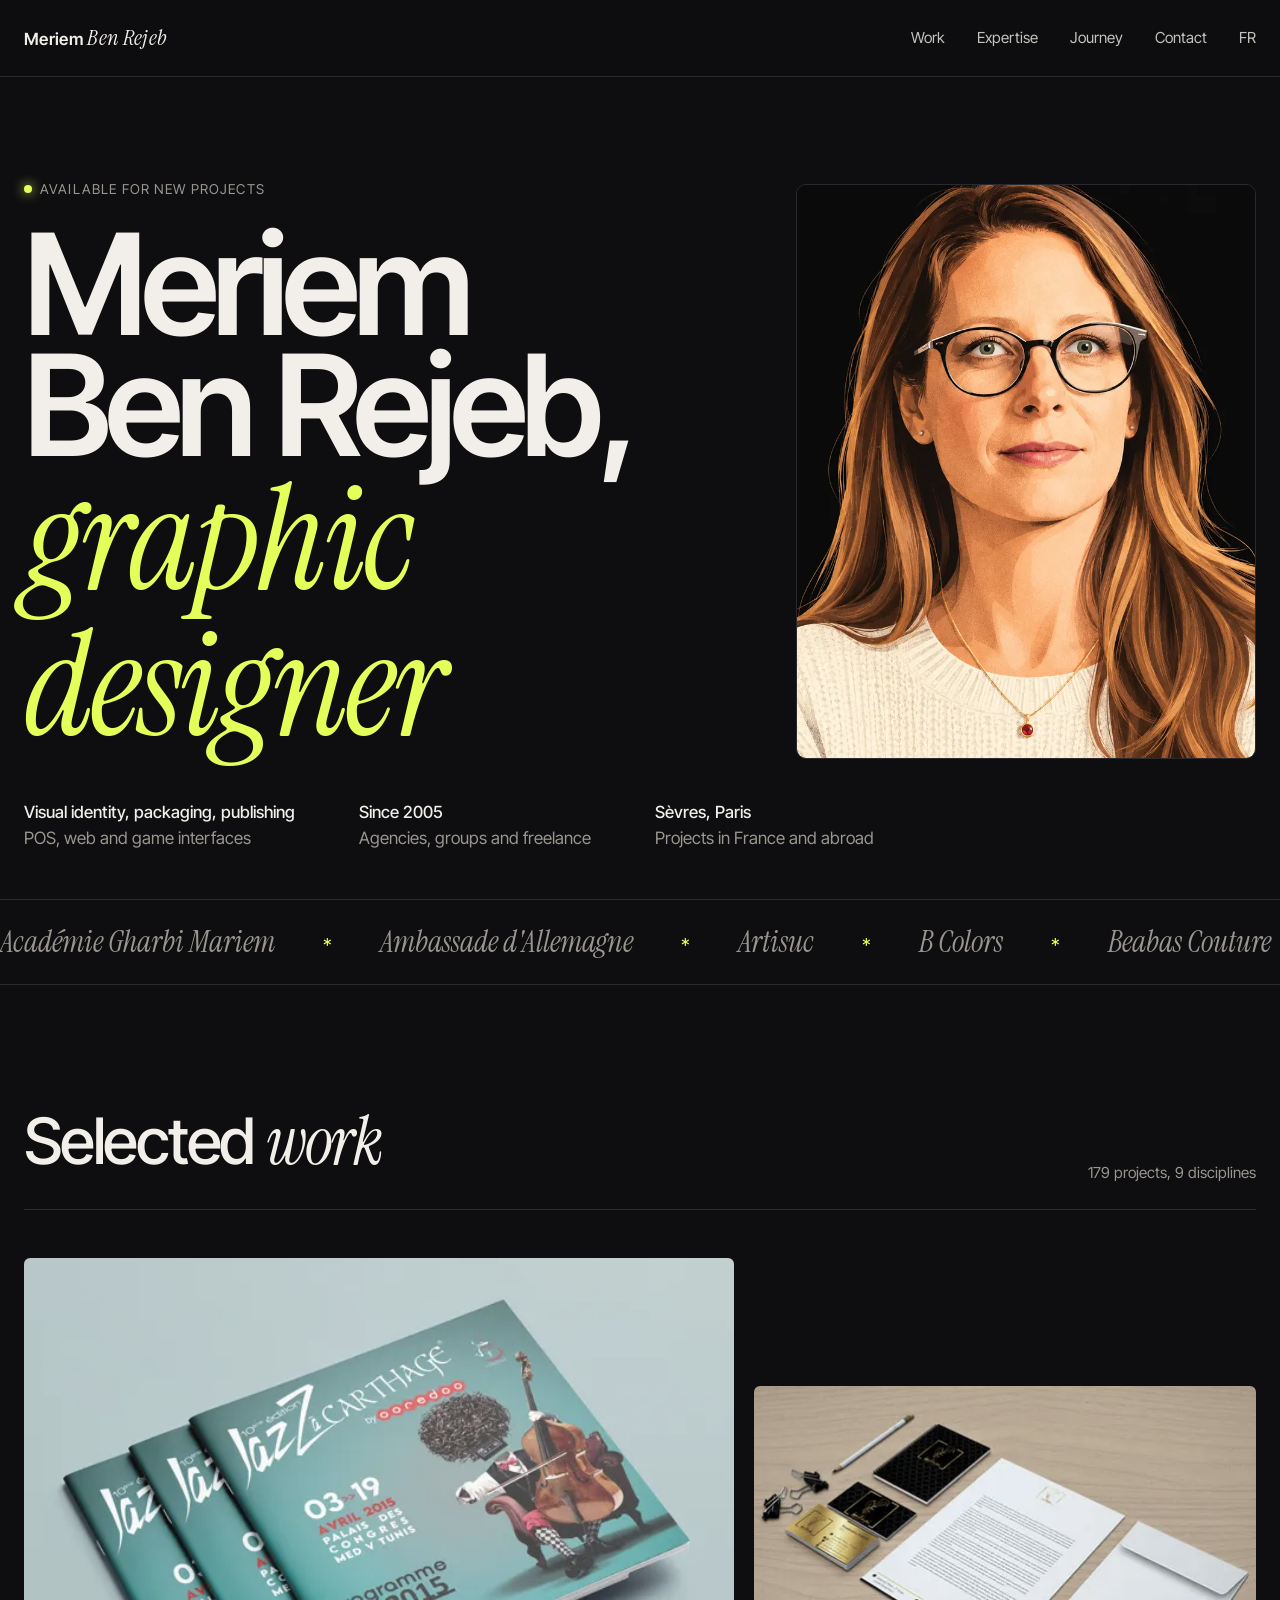
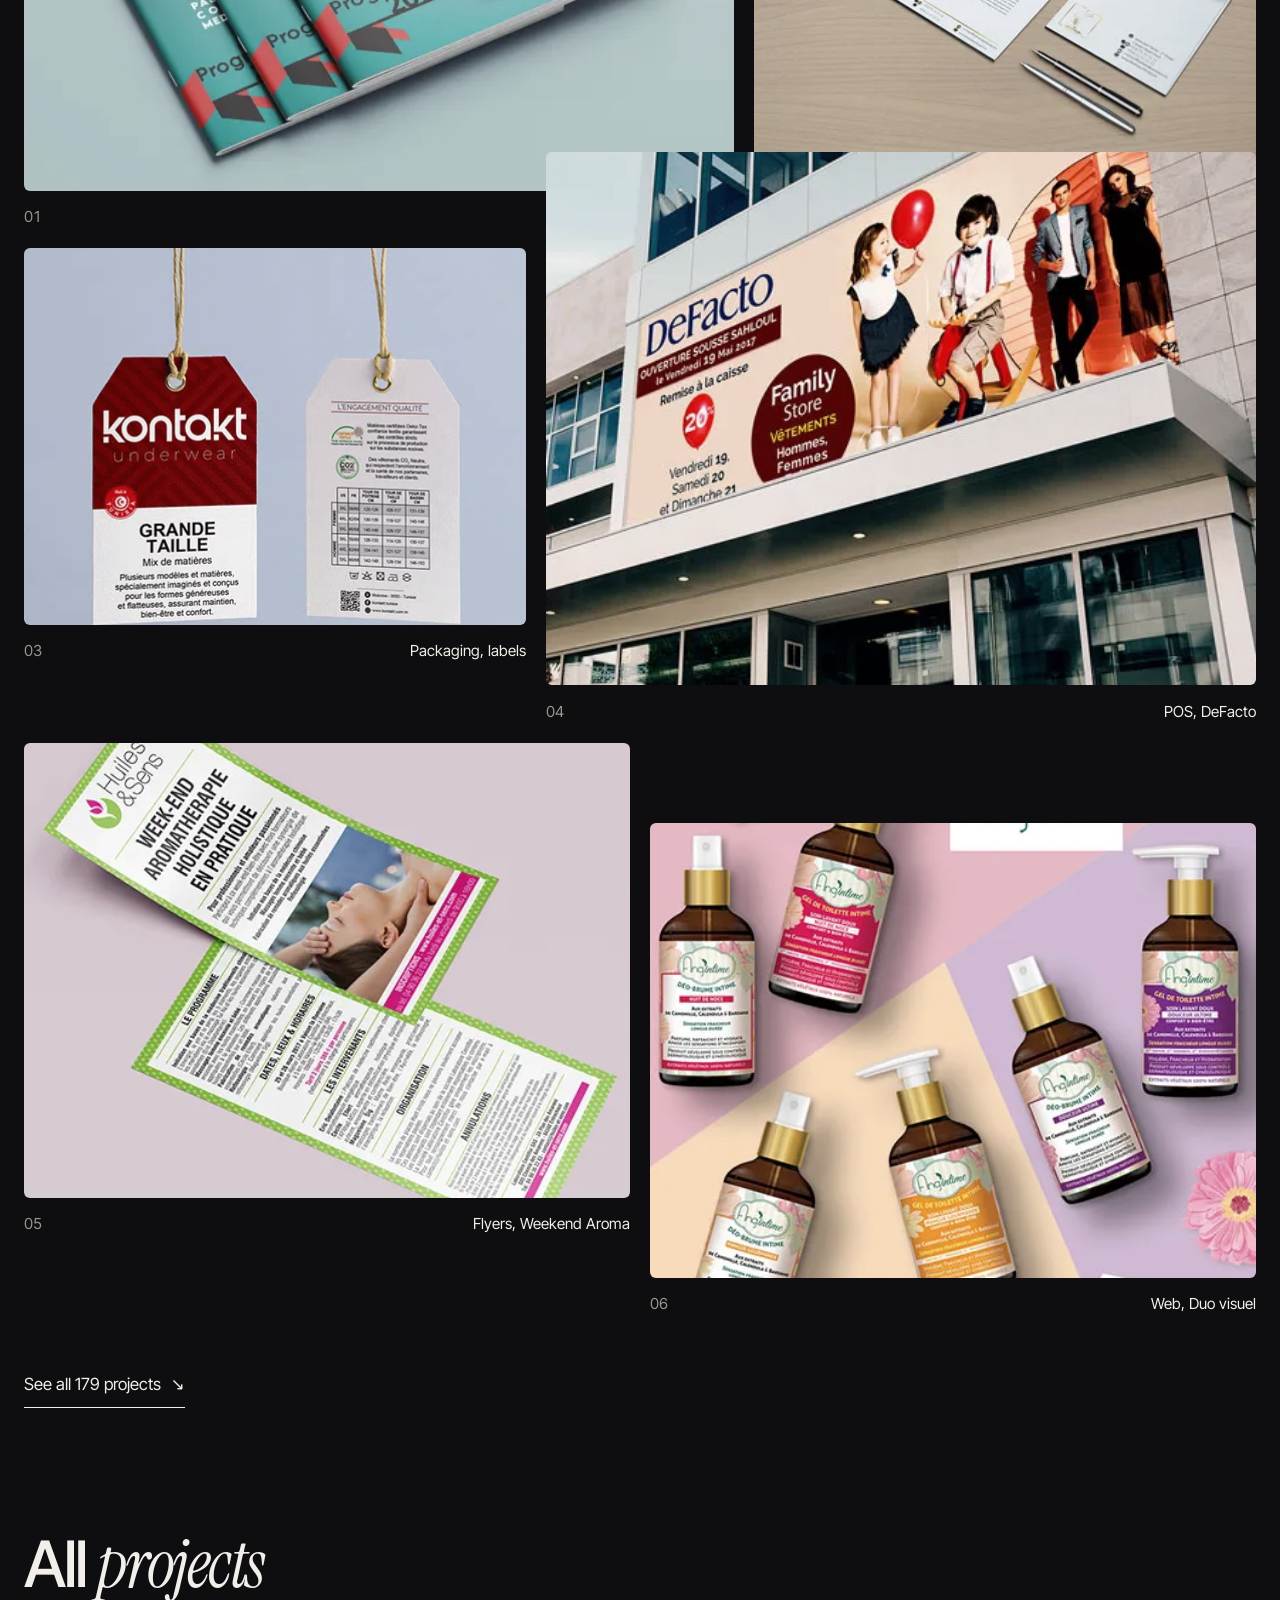
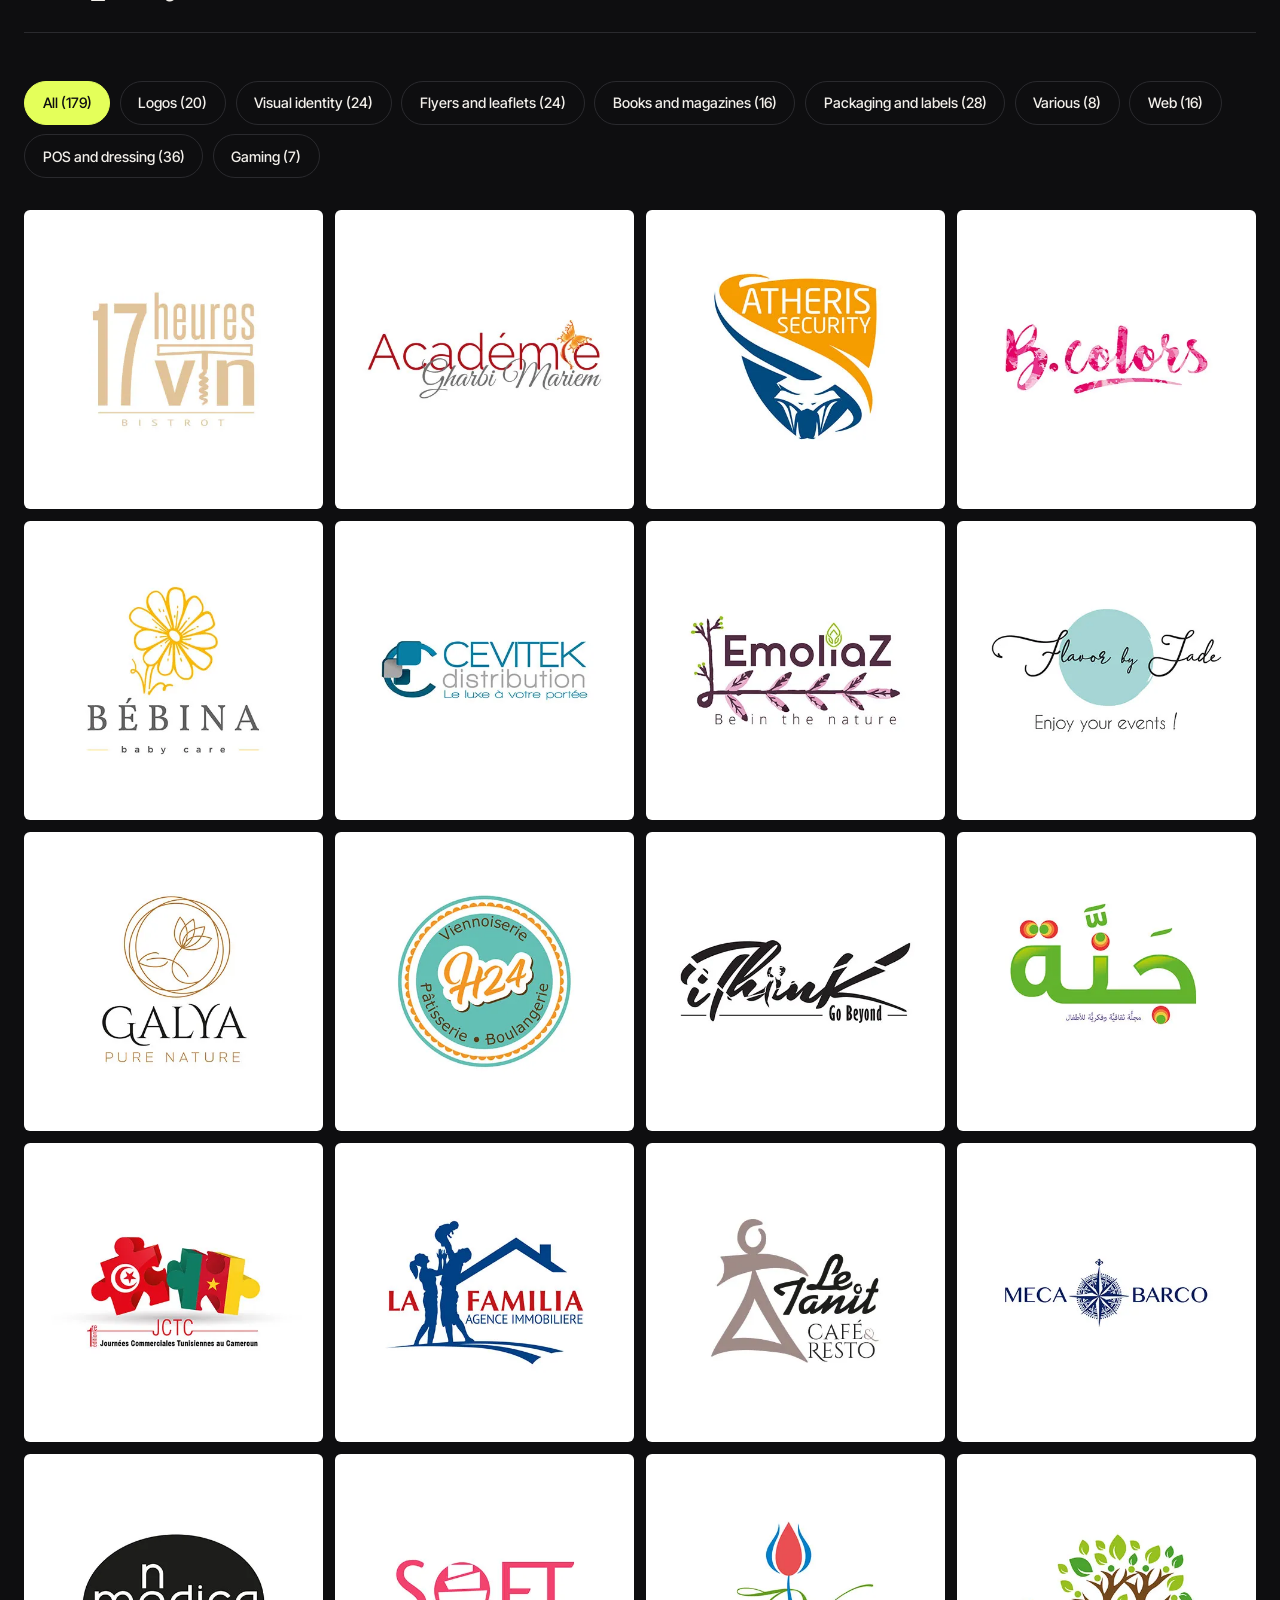
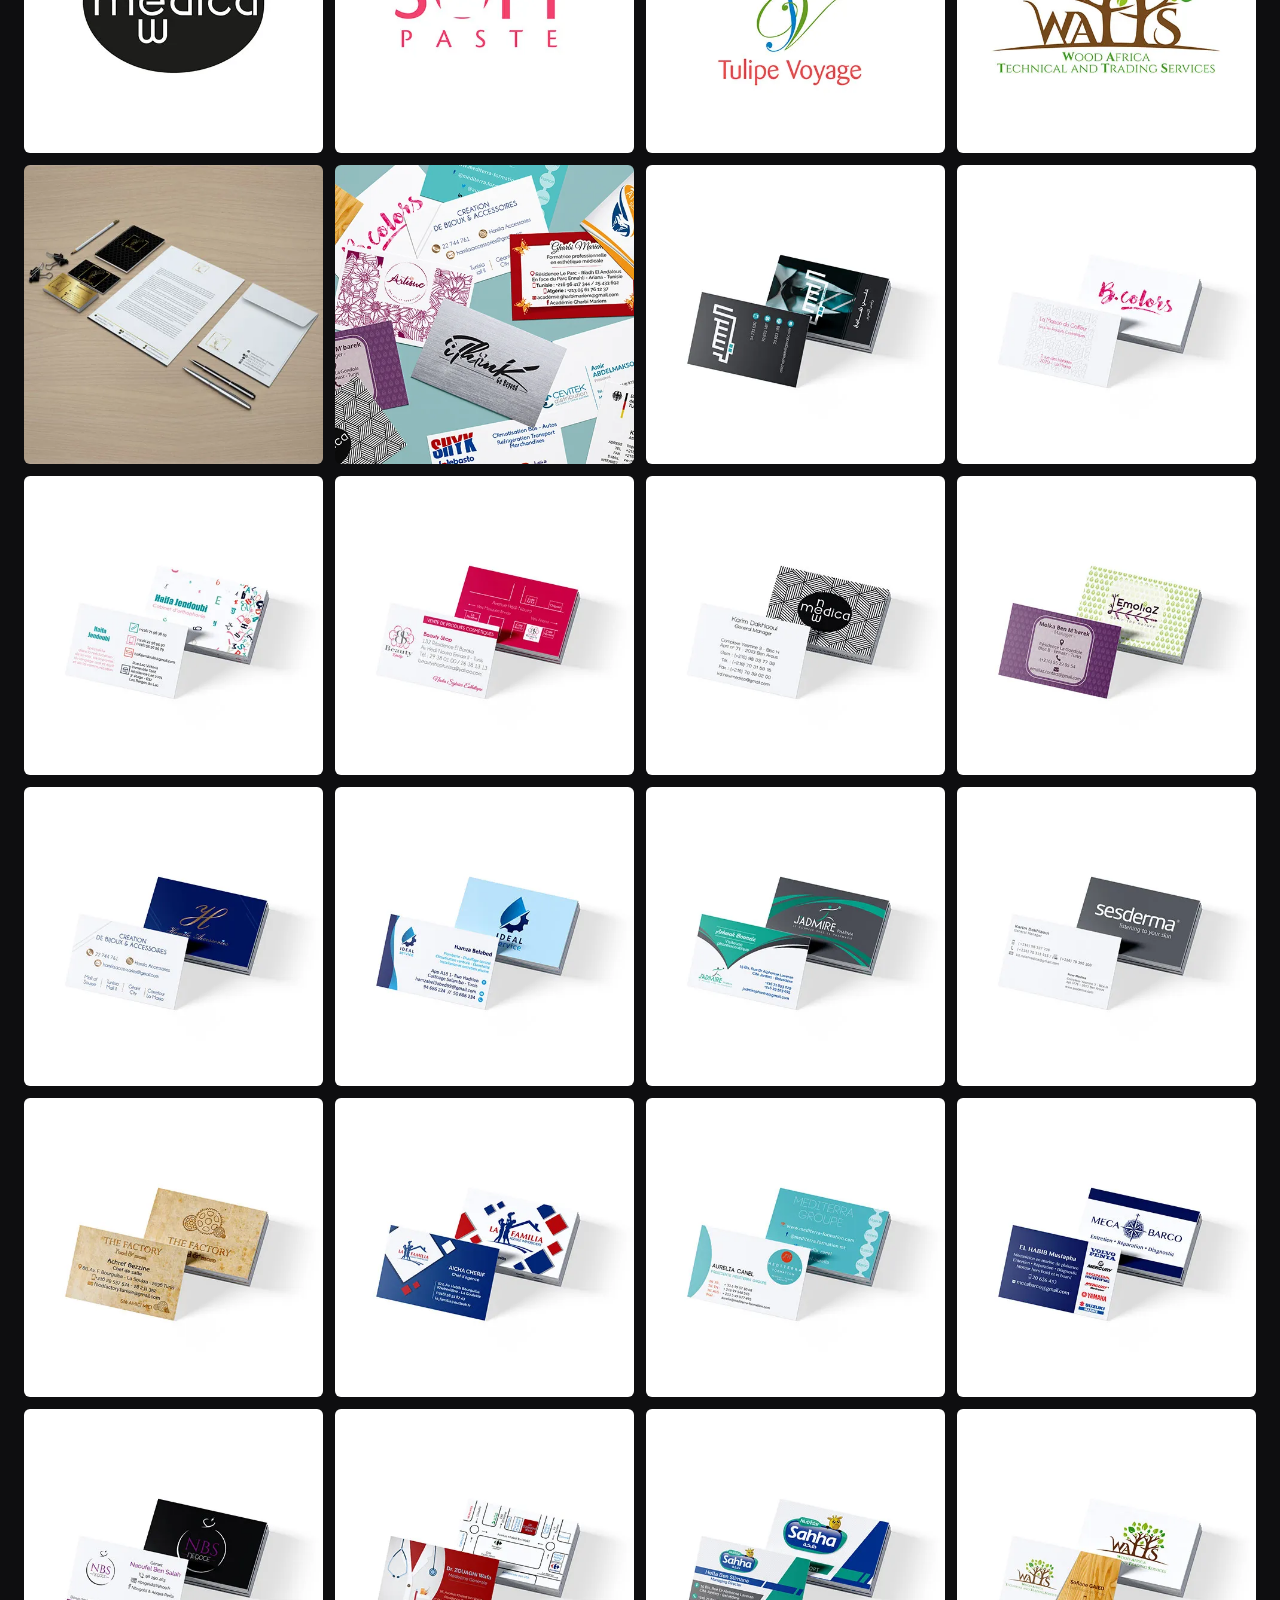
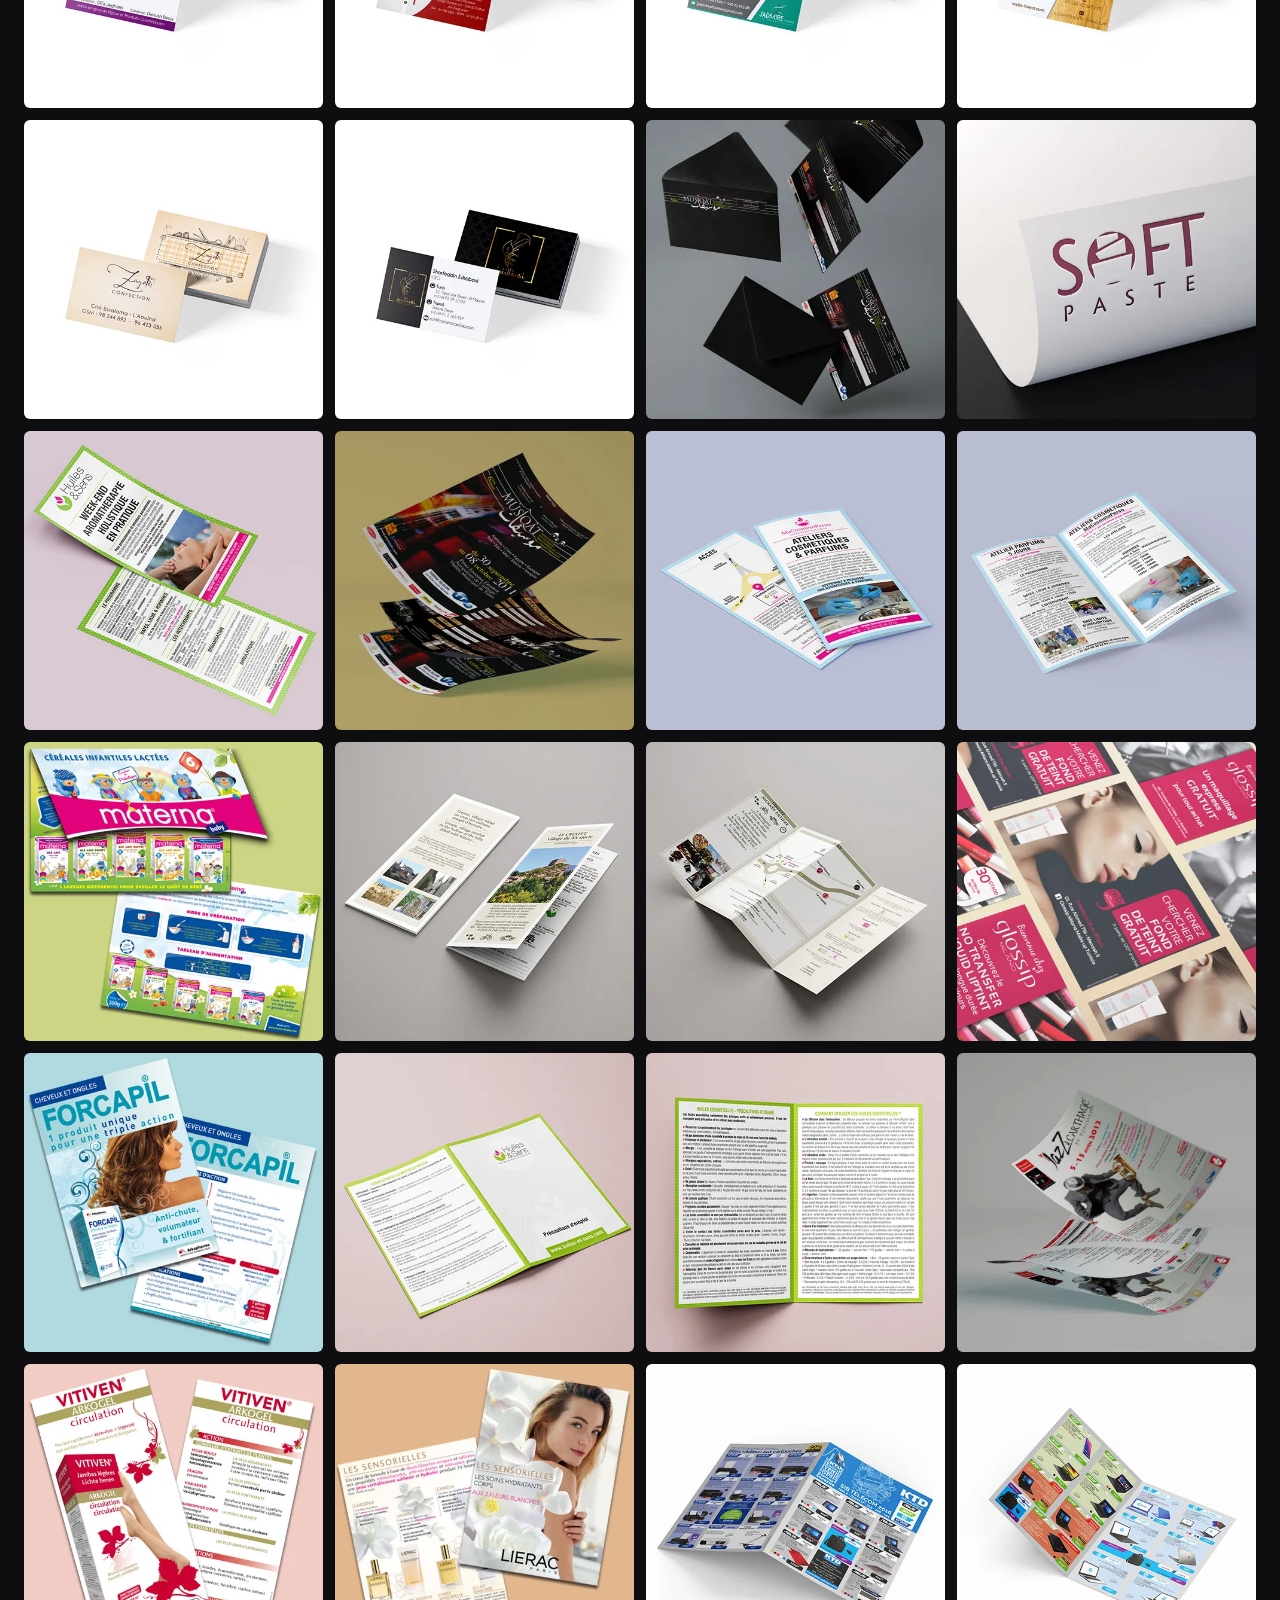
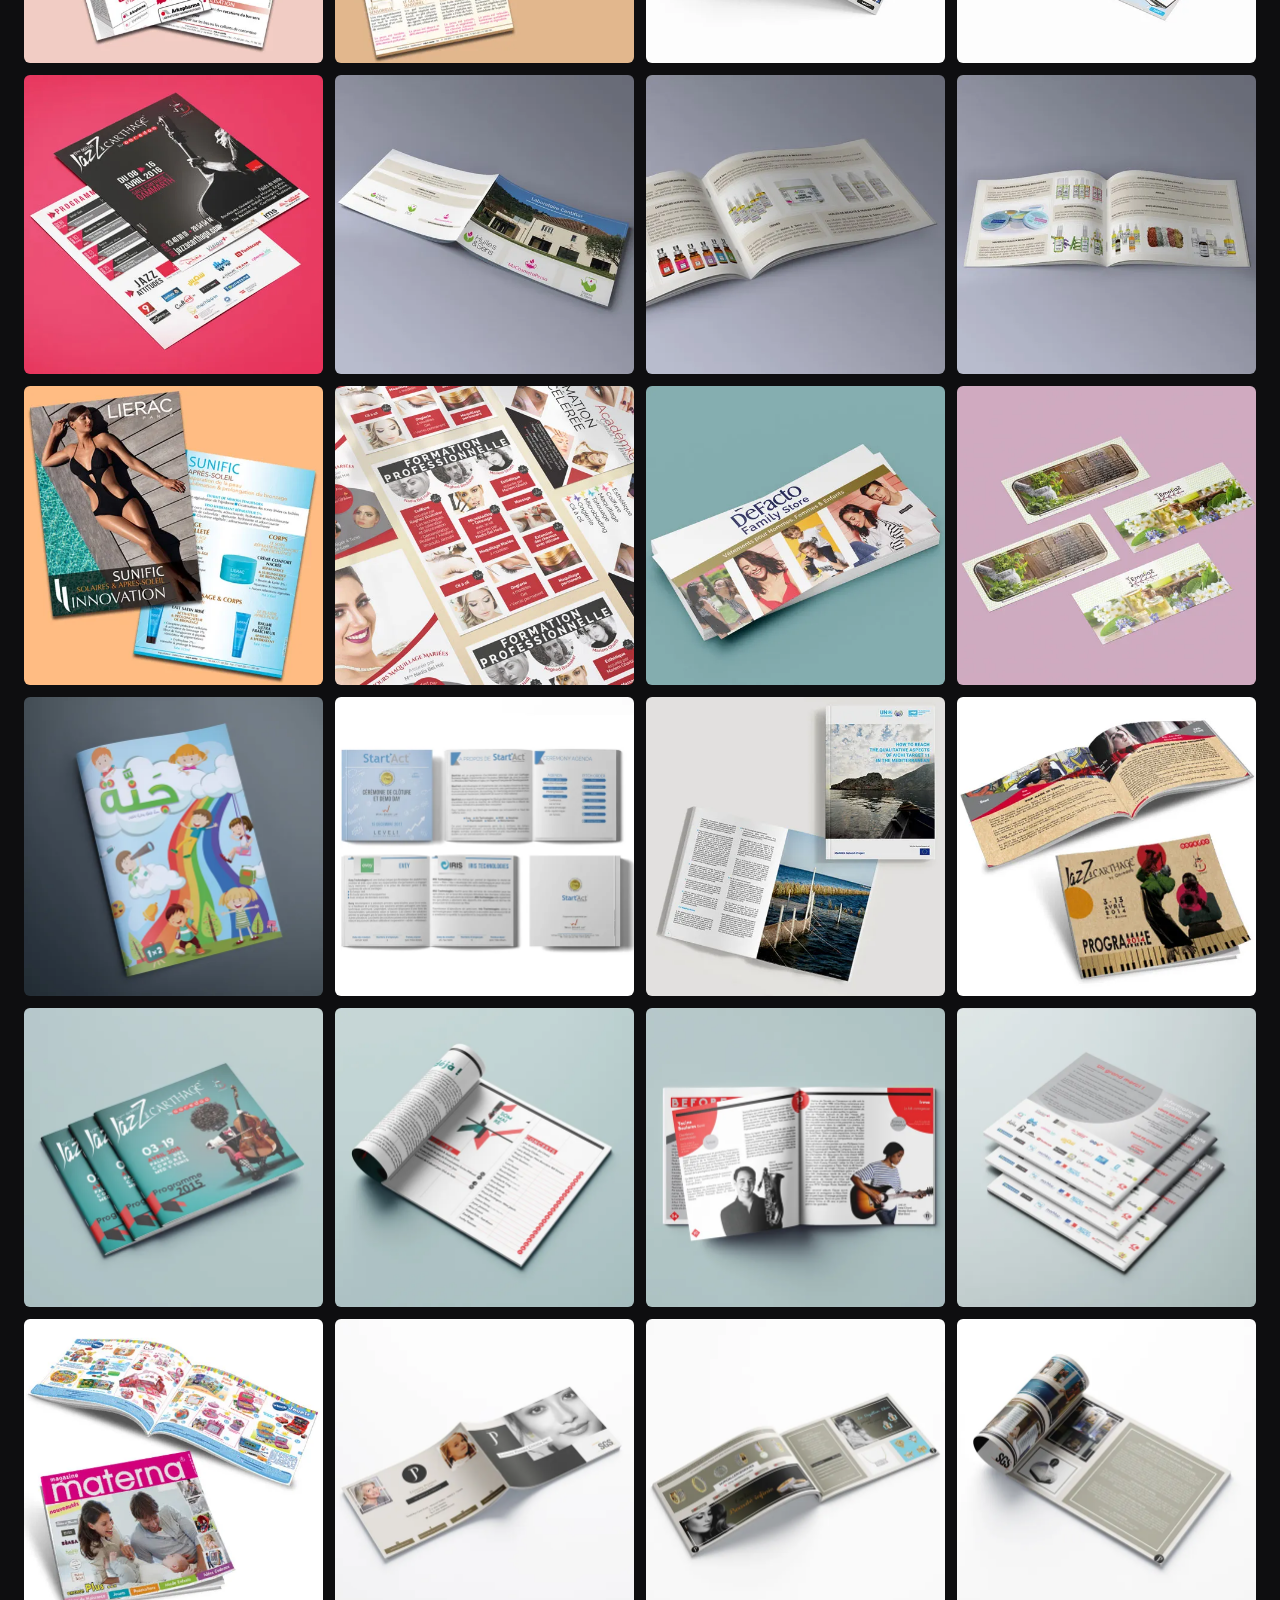
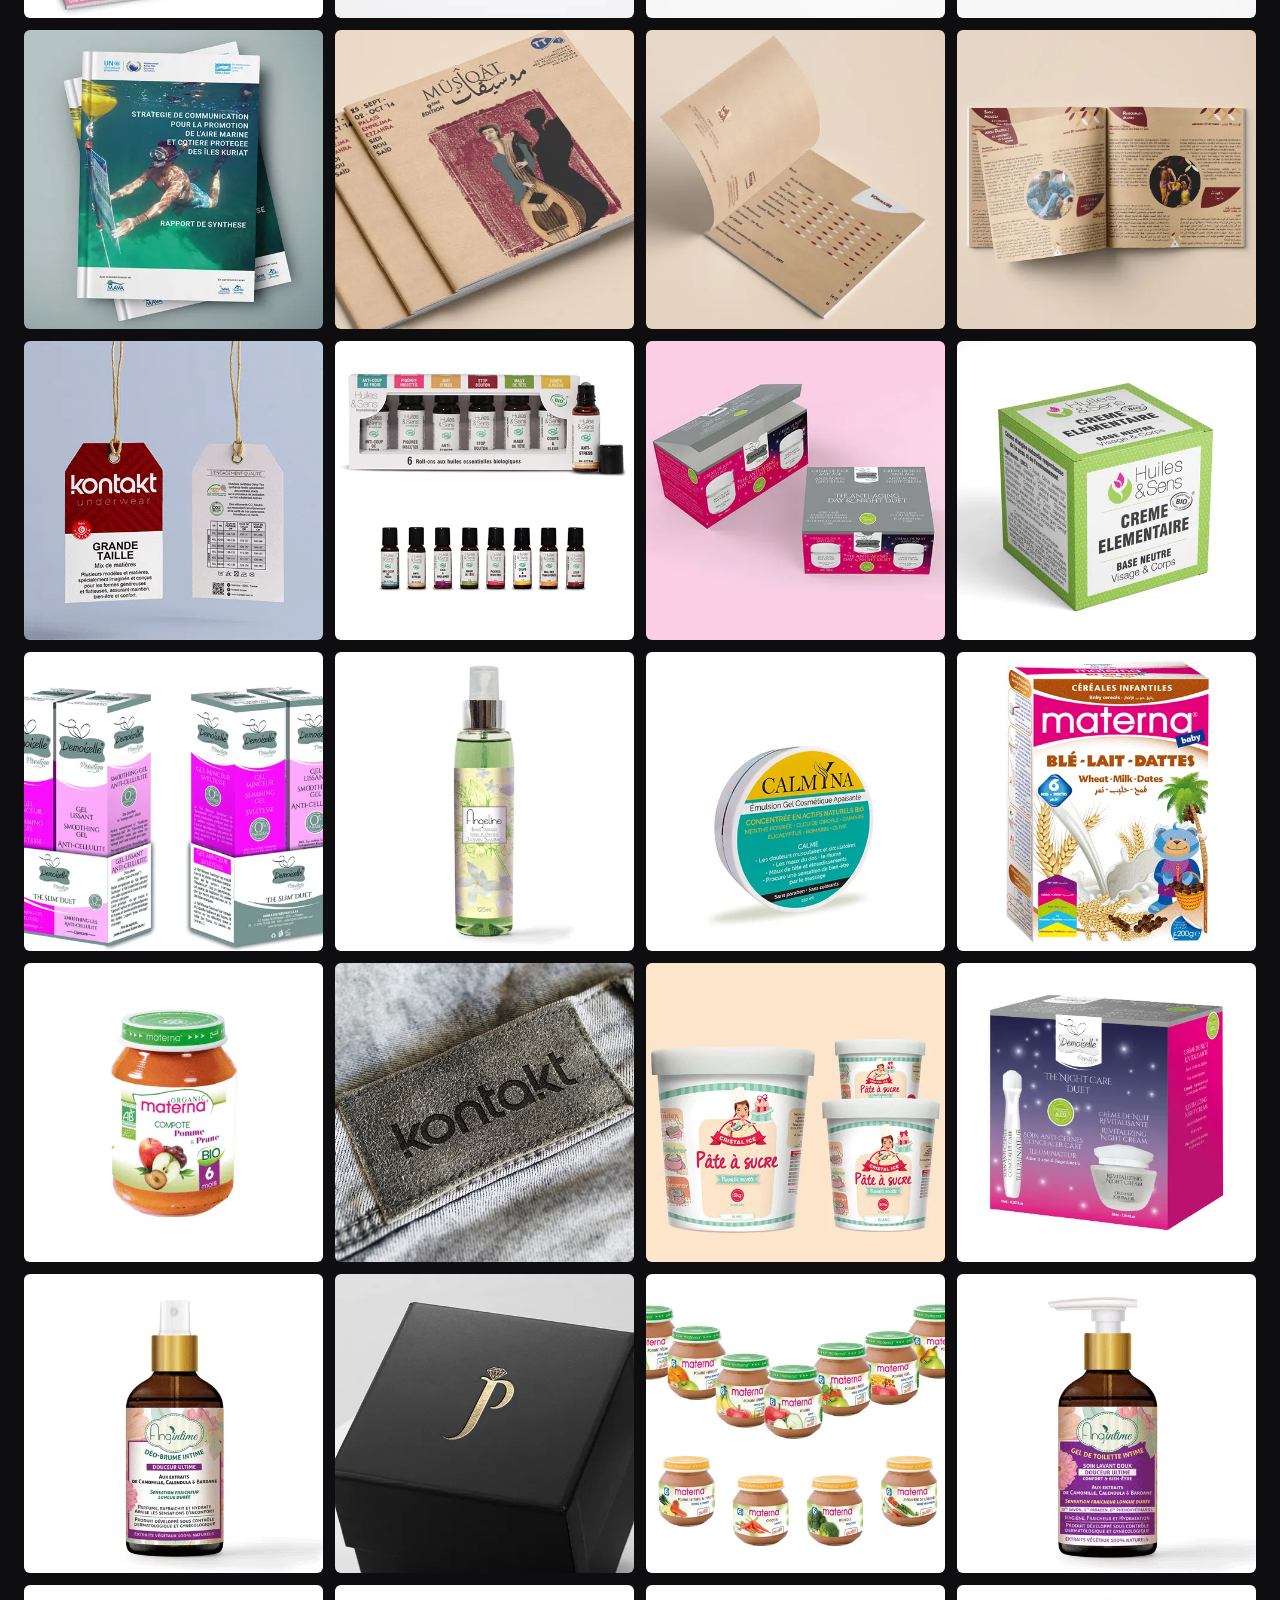
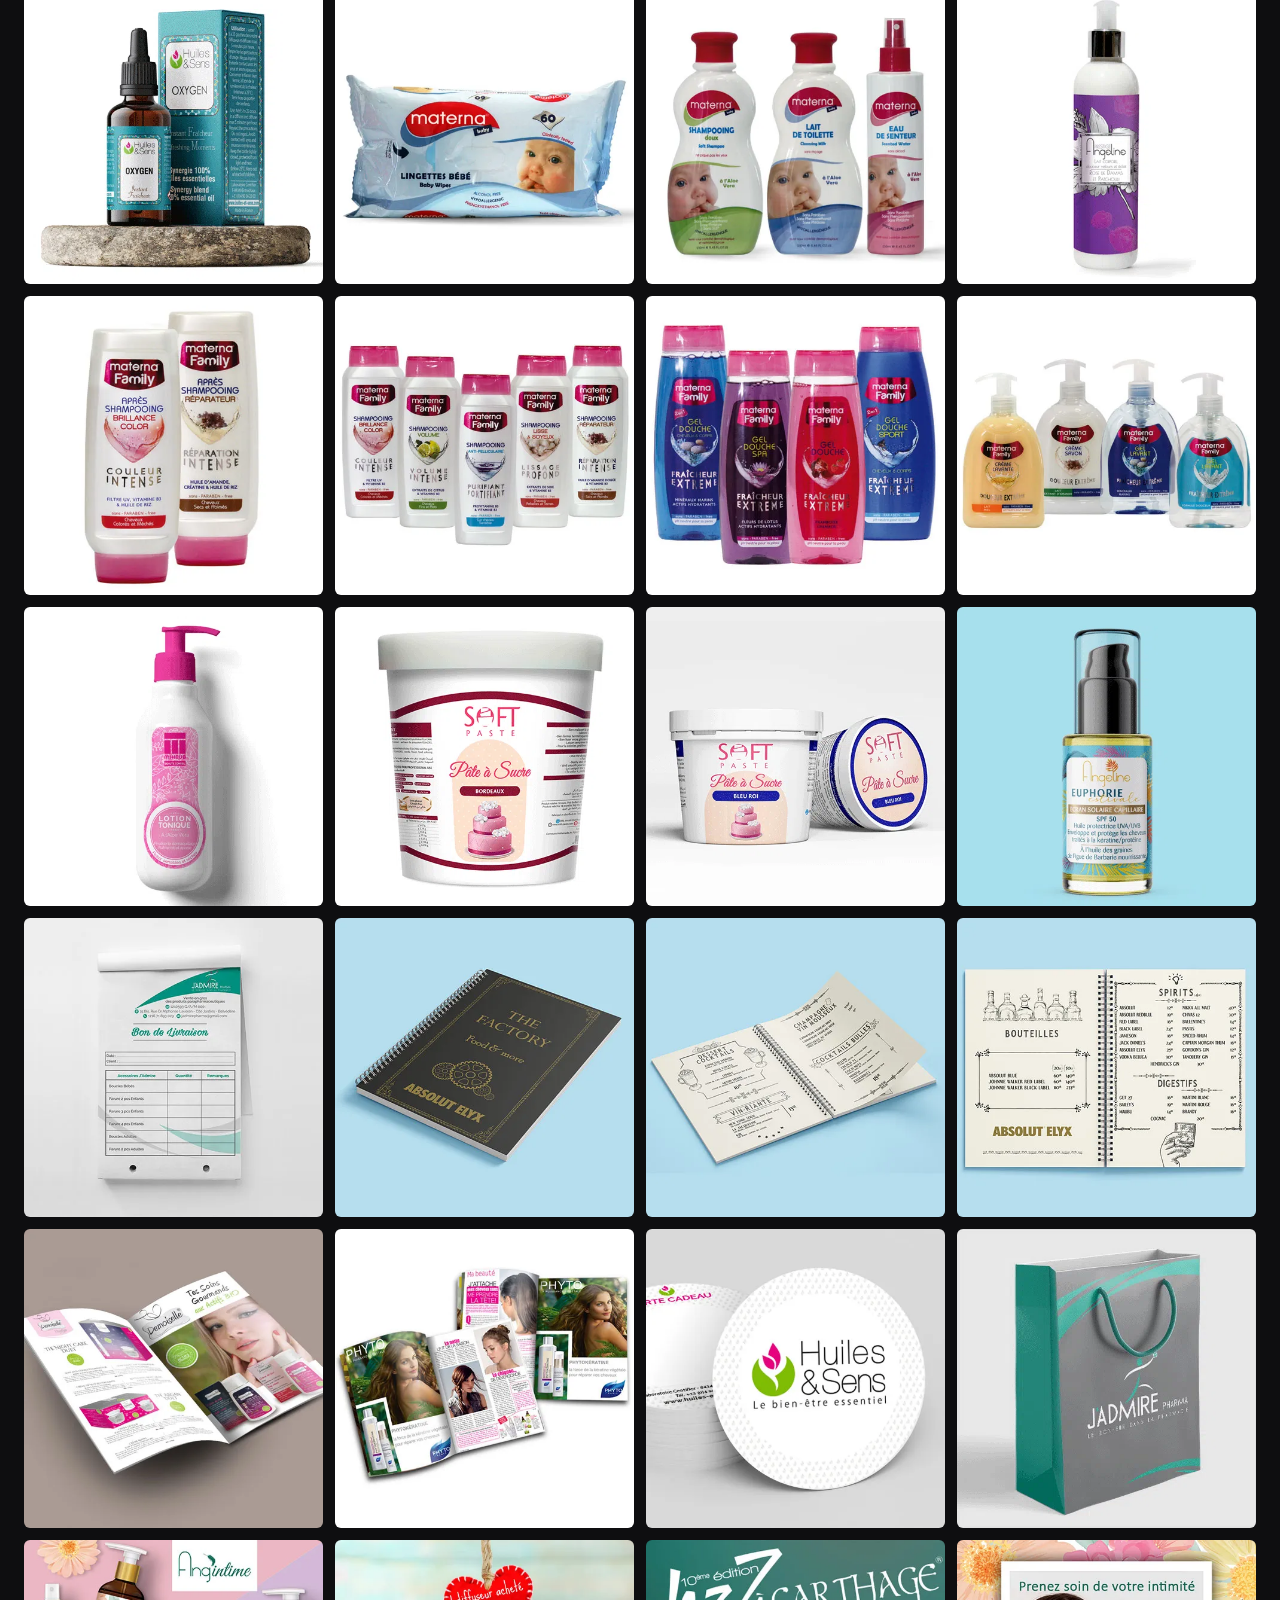
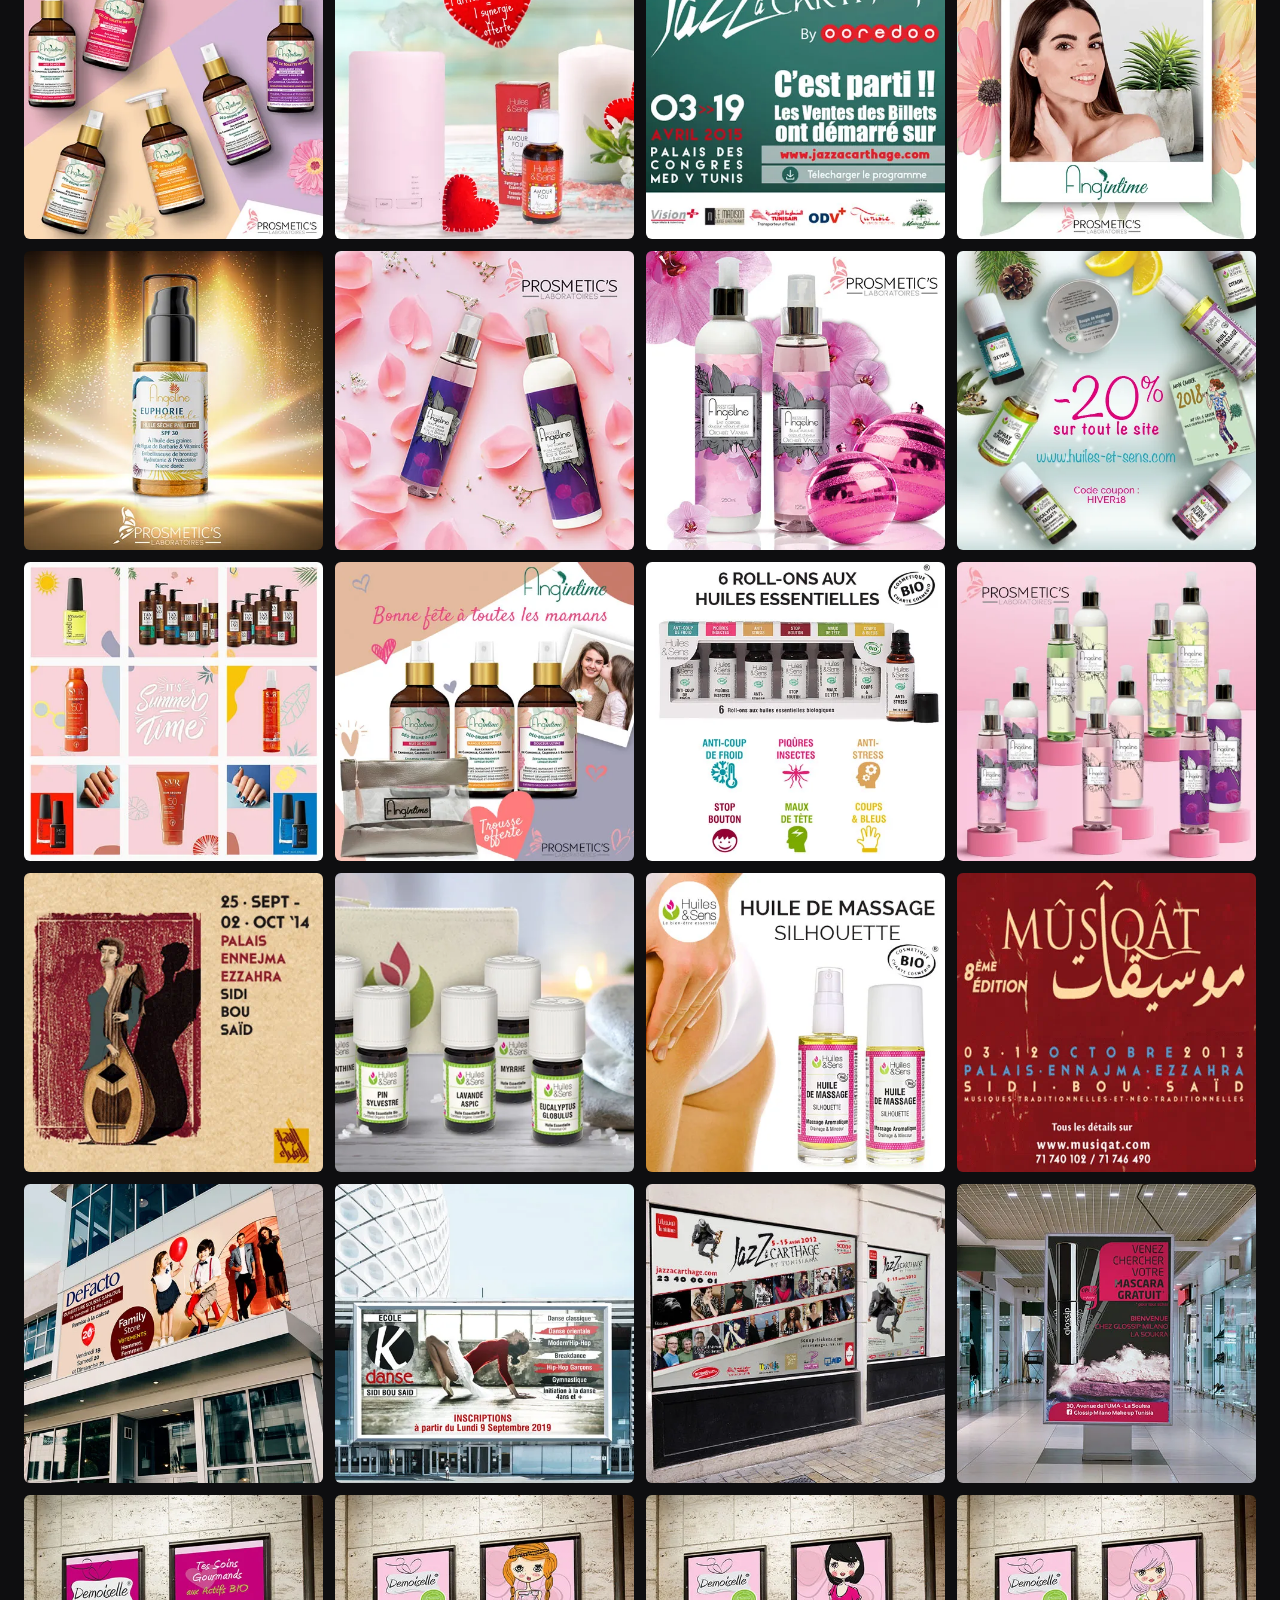
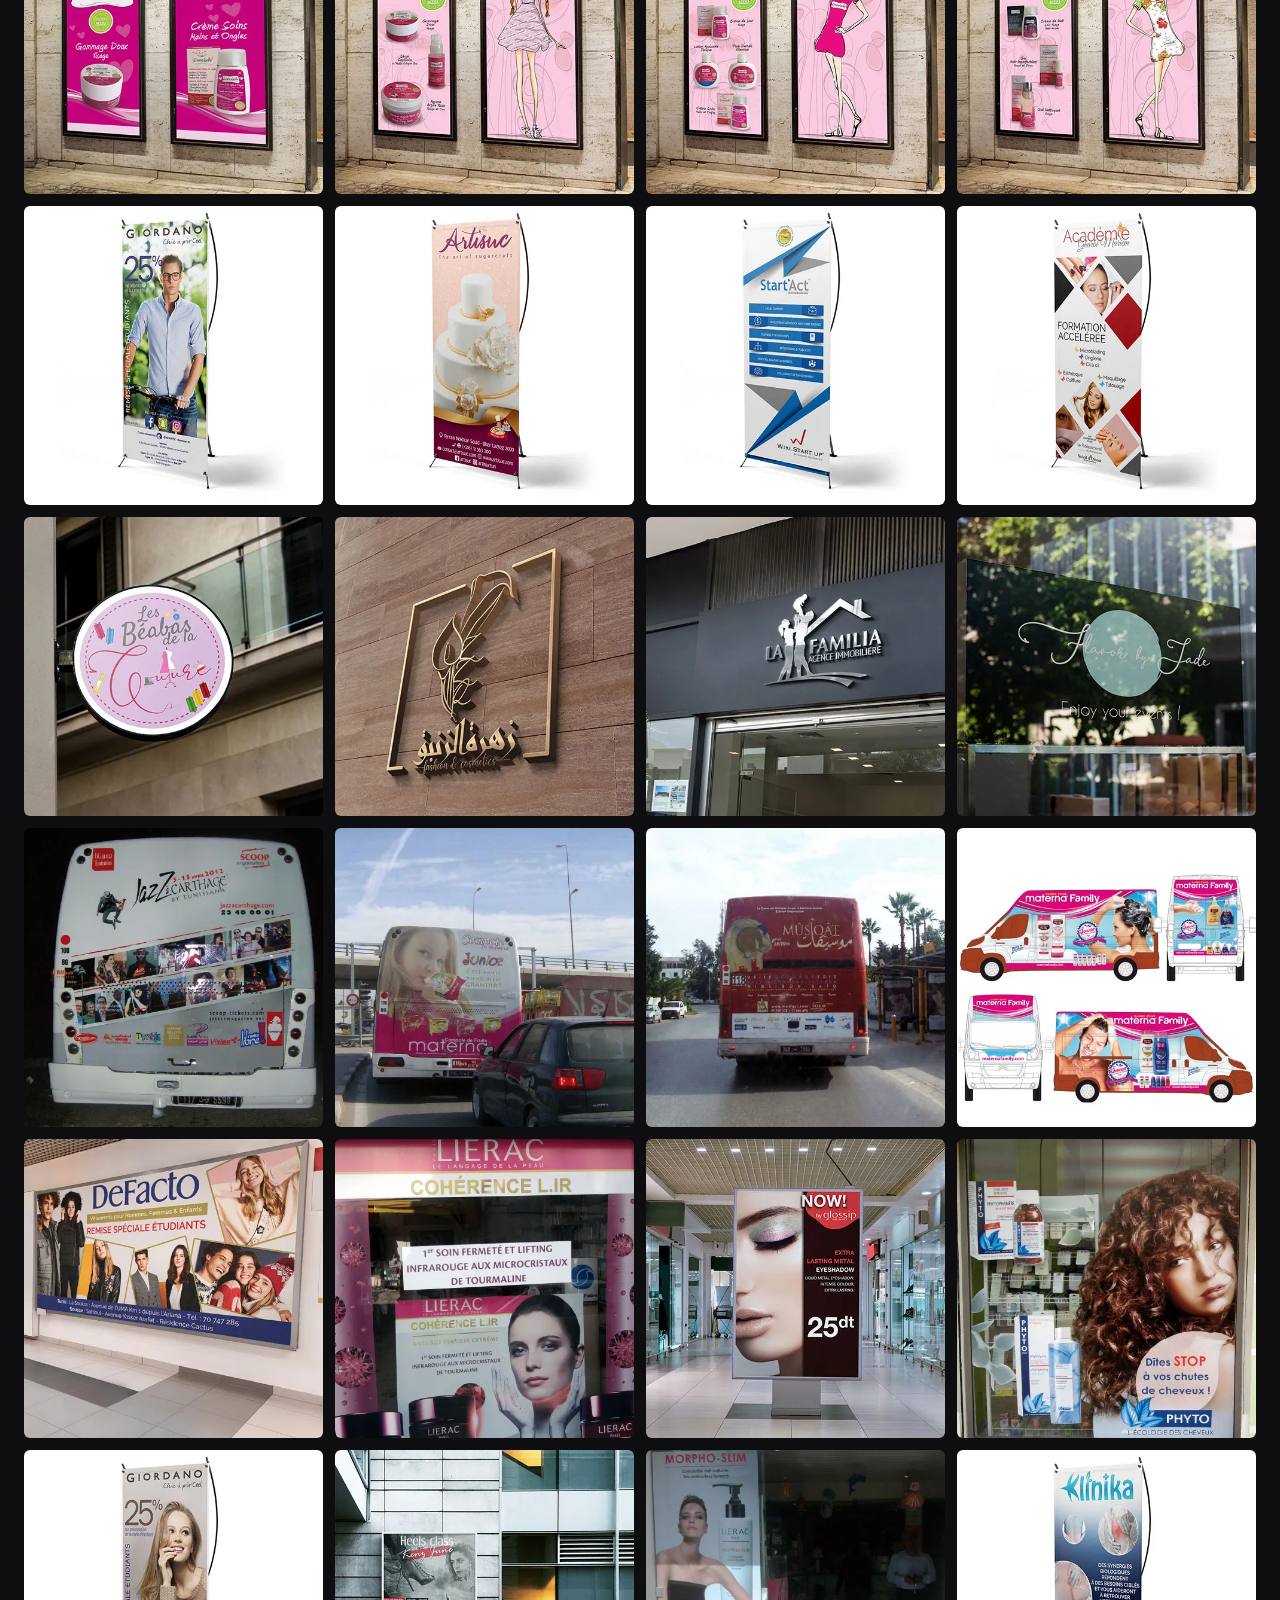
==== commit ce2eef75: "fix: sharing image, lighter avatar and selection images, pinch guard, marquee pause" ====
--- a/en/index.html
+++ b/en/index.html
@@ -72,12 +72,12 @@
 <section id="travaux" class="section"><div class="c">
   <div class="entete-section"><h2>Selected <em>work</em></h2><span class="compte">179 projects, 9 disciplines</span></div>
   <div id="selection" class="grille"><!-- selection:debut -->
-<a class="projet" href="../img/portfolio/books_magazines/5-jac2015.jpg" data-fichier="img/portfolio/books_magazines/5-jac2015.jpg"><div class="cadre"><img src="../img/portfolio/books_magazines/5-jac2015.jpg" alt="Publishing, JAC 2015" loading="lazy" decoding="async"></div><div class="legende"><span>01</span><span>Publishing, JAC 2015</span></div></a>
-<a class="projet" href="../img/portfolio/visual_identity/1-Zahrat-Zanbaq.jpg" data-fichier="img/portfolio/visual_identity/1-Zahrat-Zanbaq.jpg"><div class="cadre"><img src="../img/portfolio/visual_identity/1-Zahrat-Zanbaq.jpg" alt="Identity, Zahrat Zanbaq" loading="lazy" decoding="async"></div><div class="legende"><span>02</span><span>Identity, Zahrat Zanbaq</span></div></a>
-<a class="projet" href="../img/portfolio/packaging_labels/1-Hangtags.gif" data-fichier="img/portfolio/packaging_labels/1-Hangtags.gif"><div class="cadre"><img src="../img/portfolio/packaging_labels/1-Hangtags.gif" alt="Packaging, labels" loading="lazy" decoding="async"></div><div class="legende"><span>03</span><span>Packaging, labels</span></div></a>
-<a class="projet" href="../img/portfolio/pos_panels_dressing/1-defacto.jpg" data-fichier="img/portfolio/pos_panels_dressing/1-defacto.jpg"><div class="cadre"><img src="../img/portfolio/pos_panels_dressing/1-defacto.jpg" alt="POS, DeFacto" loading="lazy" decoding="async"></div><div class="legende"><span>04</span><span>POS, DeFacto</span></div></a>
-<a class="projet" href="../img/portfolio/flyers_leaflets/1-weekend-aroma.jpg" data-fichier="img/portfolio/flyers_leaflets/1-weekend-aroma.jpg"><div class="cadre"><img src="../img/portfolio/flyers_leaflets/1-weekend-aroma.jpg" alt="Flyers, Weekend Aroma" loading="lazy" decoding="async"></div><div class="legende"><span>05</span><span>Flyers, Weekend Aroma</span></div></a>
-<a class="projet" href="../img/portfolio/web/1-duo-visuel.jpg" data-fichier="img/portfolio/web/1-duo-visuel.jpg"><div class="cadre"><img src="../img/portfolio/web/1-duo-visuel.jpg" alt="Web, Duo visuel" loading="lazy" decoding="async"></div><div class="legende"><span>06</span><span>Web, Duo visuel</span></div></a>
+<a class="projet" href="../img/portfolio/books_magazines/5-jac2015.jpg" data-fichier="img/portfolio/books_magazines/5-jac2015.jpg"><div class="cadre"><img src="../img/min/books_magazines/5-jac2015.webp" alt="Publishing, JAC 2015" loading="lazy" decoding="async"></div><div class="legende"><span>01</span><span>Publishing, JAC 2015</span></div></a>
+<a class="projet" href="../img/portfolio/visual_identity/1-Zahrat-Zanbaq.jpg" data-fichier="img/portfolio/visual_identity/1-Zahrat-Zanbaq.jpg"><div class="cadre"><img src="../img/min/visual_identity/1-Zahrat-Zanbaq.webp" alt="Identity, Zahrat Zanbaq" loading="lazy" decoding="async"></div><div class="legende"><span>02</span><span>Identity, Zahrat Zanbaq</span></div></a>
+<a class="projet" href="../img/portfolio/packaging_labels/1-Hangtags.gif" data-fichier="img/portfolio/packaging_labels/1-Hangtags.gif"><div class="cadre"><img src="../img/min/packaging_labels/1-Hangtags.webp" alt="Packaging, labels" loading="lazy" decoding="async"></div><div class="legende"><span>03</span><span>Packaging, labels</span></div></a>
+<a class="projet" href="../img/portfolio/pos_panels_dressing/1-defacto.jpg" data-fichier="img/portfolio/pos_panels_dressing/1-defacto.jpg"><div class="cadre"><img src="../img/min/pos_panels_dressing/1-defacto.webp" alt="POS, DeFacto" loading="lazy" decoding="async"></div><div class="legende"><span>04</span><span>POS, DeFacto</span></div></a>
+<a class="projet" href="../img/portfolio/flyers_leaflets/1-weekend-aroma.jpg" data-fichier="img/portfolio/flyers_leaflets/1-weekend-aroma.jpg"><div class="cadre"><img src="../img/min/flyers_leaflets/1-weekend-aroma.webp" alt="Flyers, Weekend Aroma" loading="lazy" decoding="async"></div><div class="legende"><span>05</span><span>Flyers, Weekend Aroma</span></div></a>
+<a class="projet" href="../img/portfolio/web/1-duo-visuel.jpg" data-fichier="img/portfolio/web/1-duo-visuel.jpg"><div class="cadre"><img src="../img/min/web/1-duo-visuel.webp" alt="Web, Duo visuel" loading="lazy" decoding="async"></div><div class="legende"><span>06</span><span>Web, Duo visuel</span></div></a>
 <!-- selection:fin --></div>
   <a class="tout-voir" href="#toutes">See all 179 projects <span aria-hidden="true">&#8600;</span></a>
 </div></section>
--- a/css/site.css
+++ b/css/site.css
@@ -55,6 +55,7 @@
 /* Bandeau clients */
 .bandeau { border-bottom: 1px solid var(--ligne); overflow: hidden; padding: 1.4rem 0; }
 .piste { display: flex; gap: 3rem; padding-right: 3rem; width: max-content; animation: defile 60s linear infinite; font: italic 400 1.9rem var(--serif); color: var(--doux); white-space: nowrap; }
+.bandeau:hover .piste { animation-play-state: paused; }
 .piste > span[aria-hidden] { display: contents; }
 .piste span span::after, .piste > span:not([aria-hidden])::after { content: "*"; margin-left: 3rem; color: var(--accent); font: 400 1.2rem var(--sans); vertical-align: middle; }
 @keyframes defile { to { transform: translateX(-50%); } }
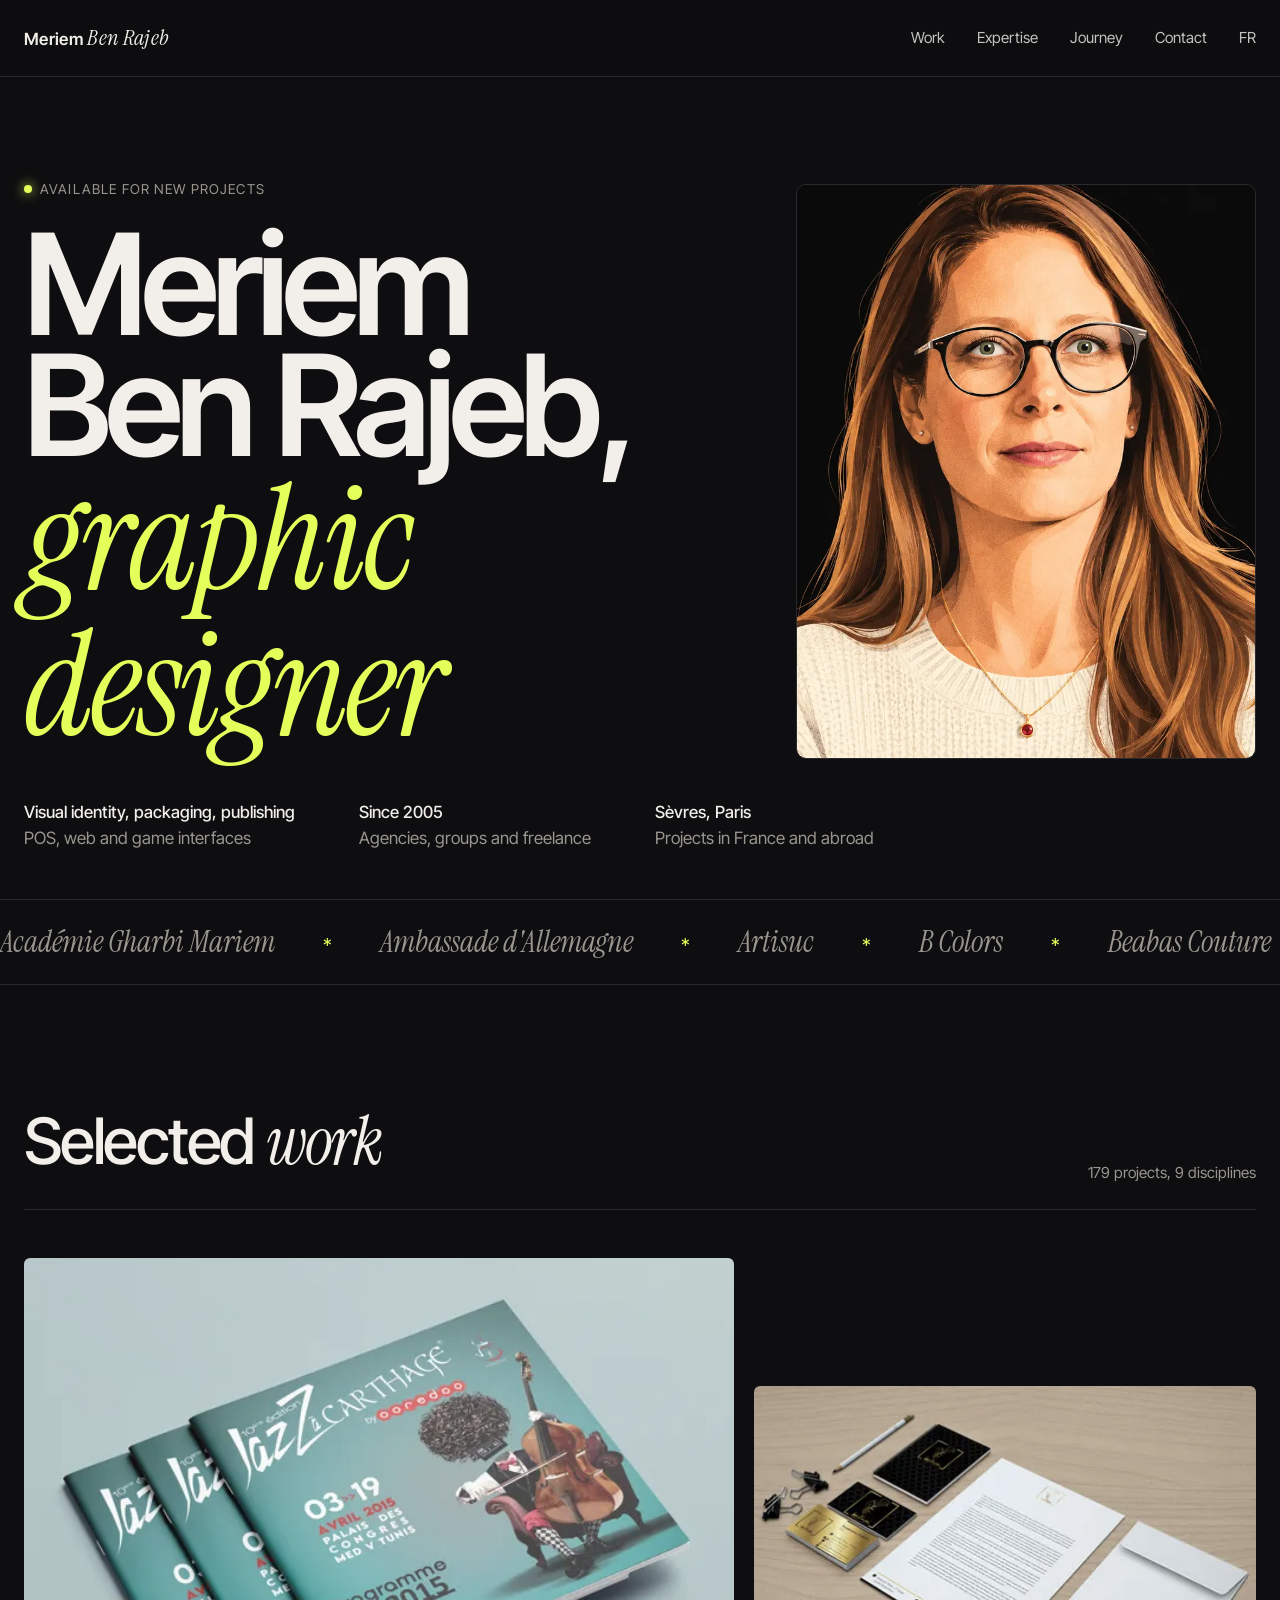
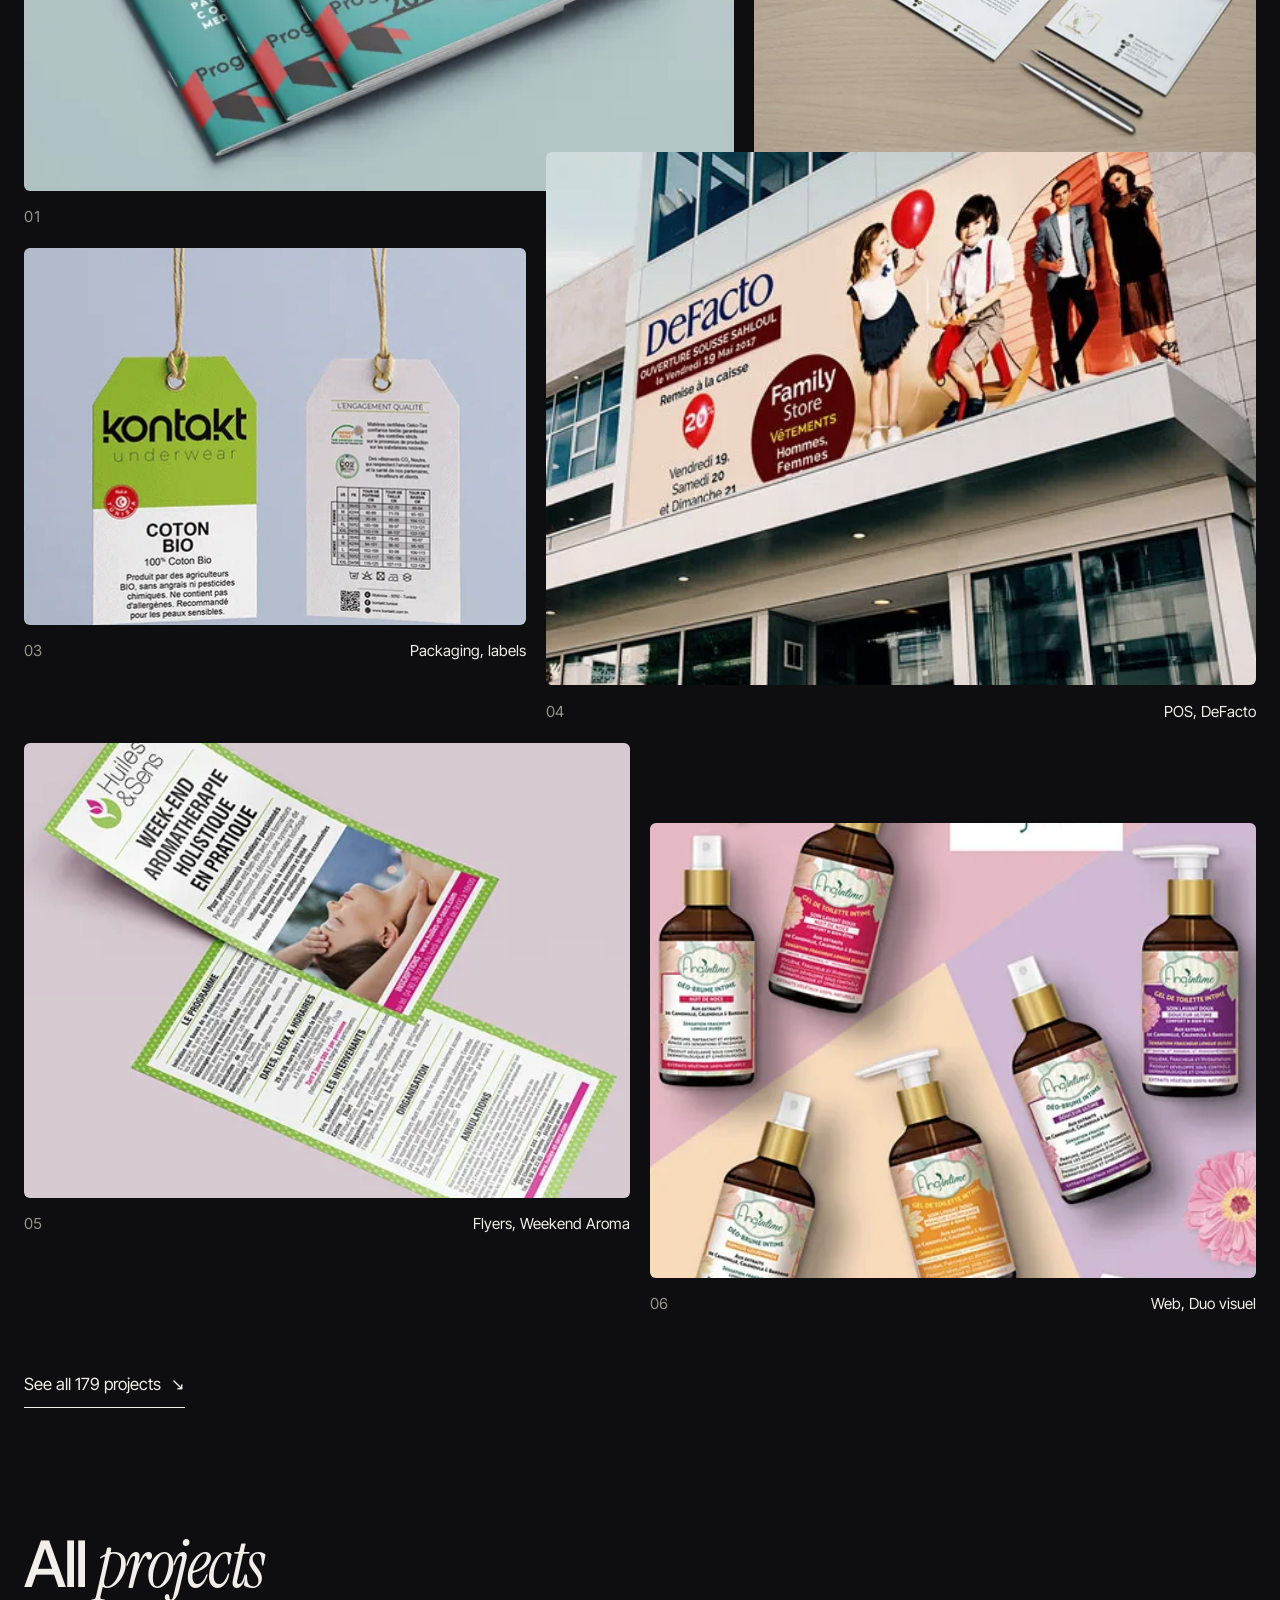
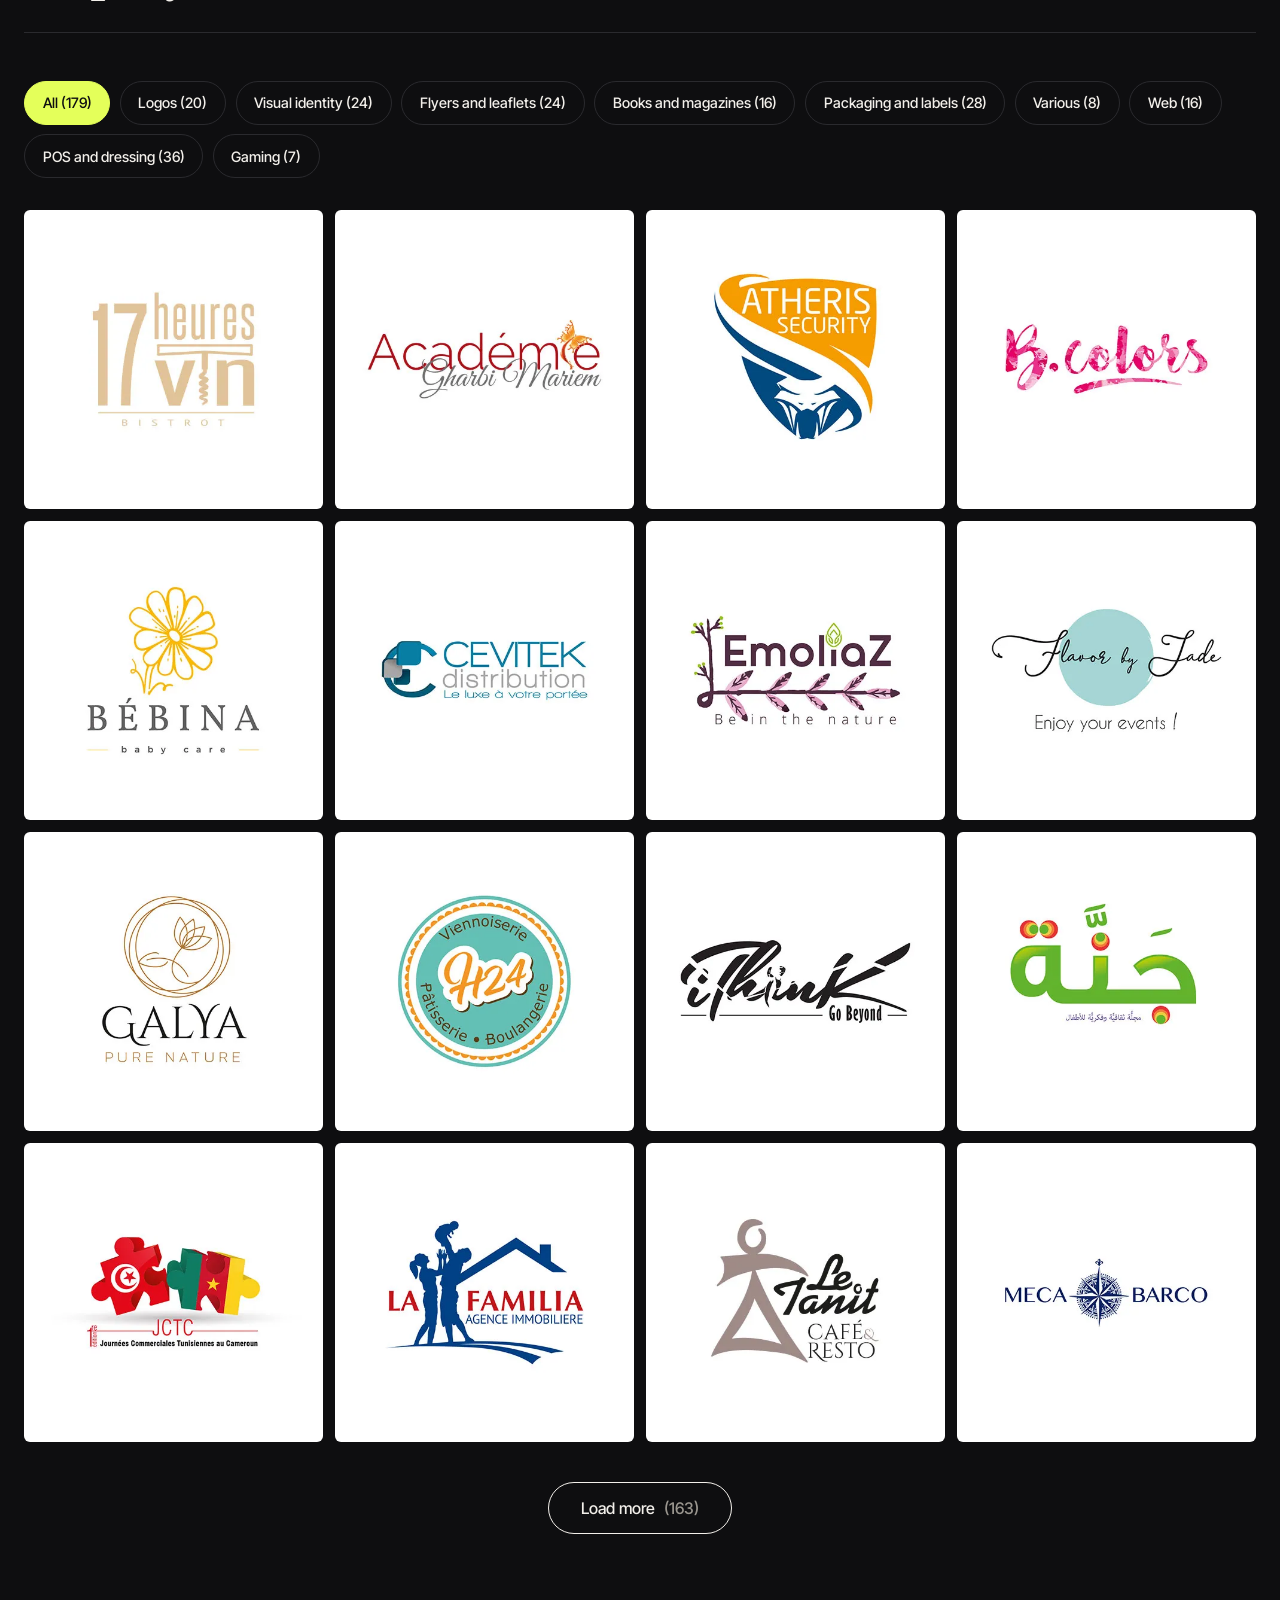
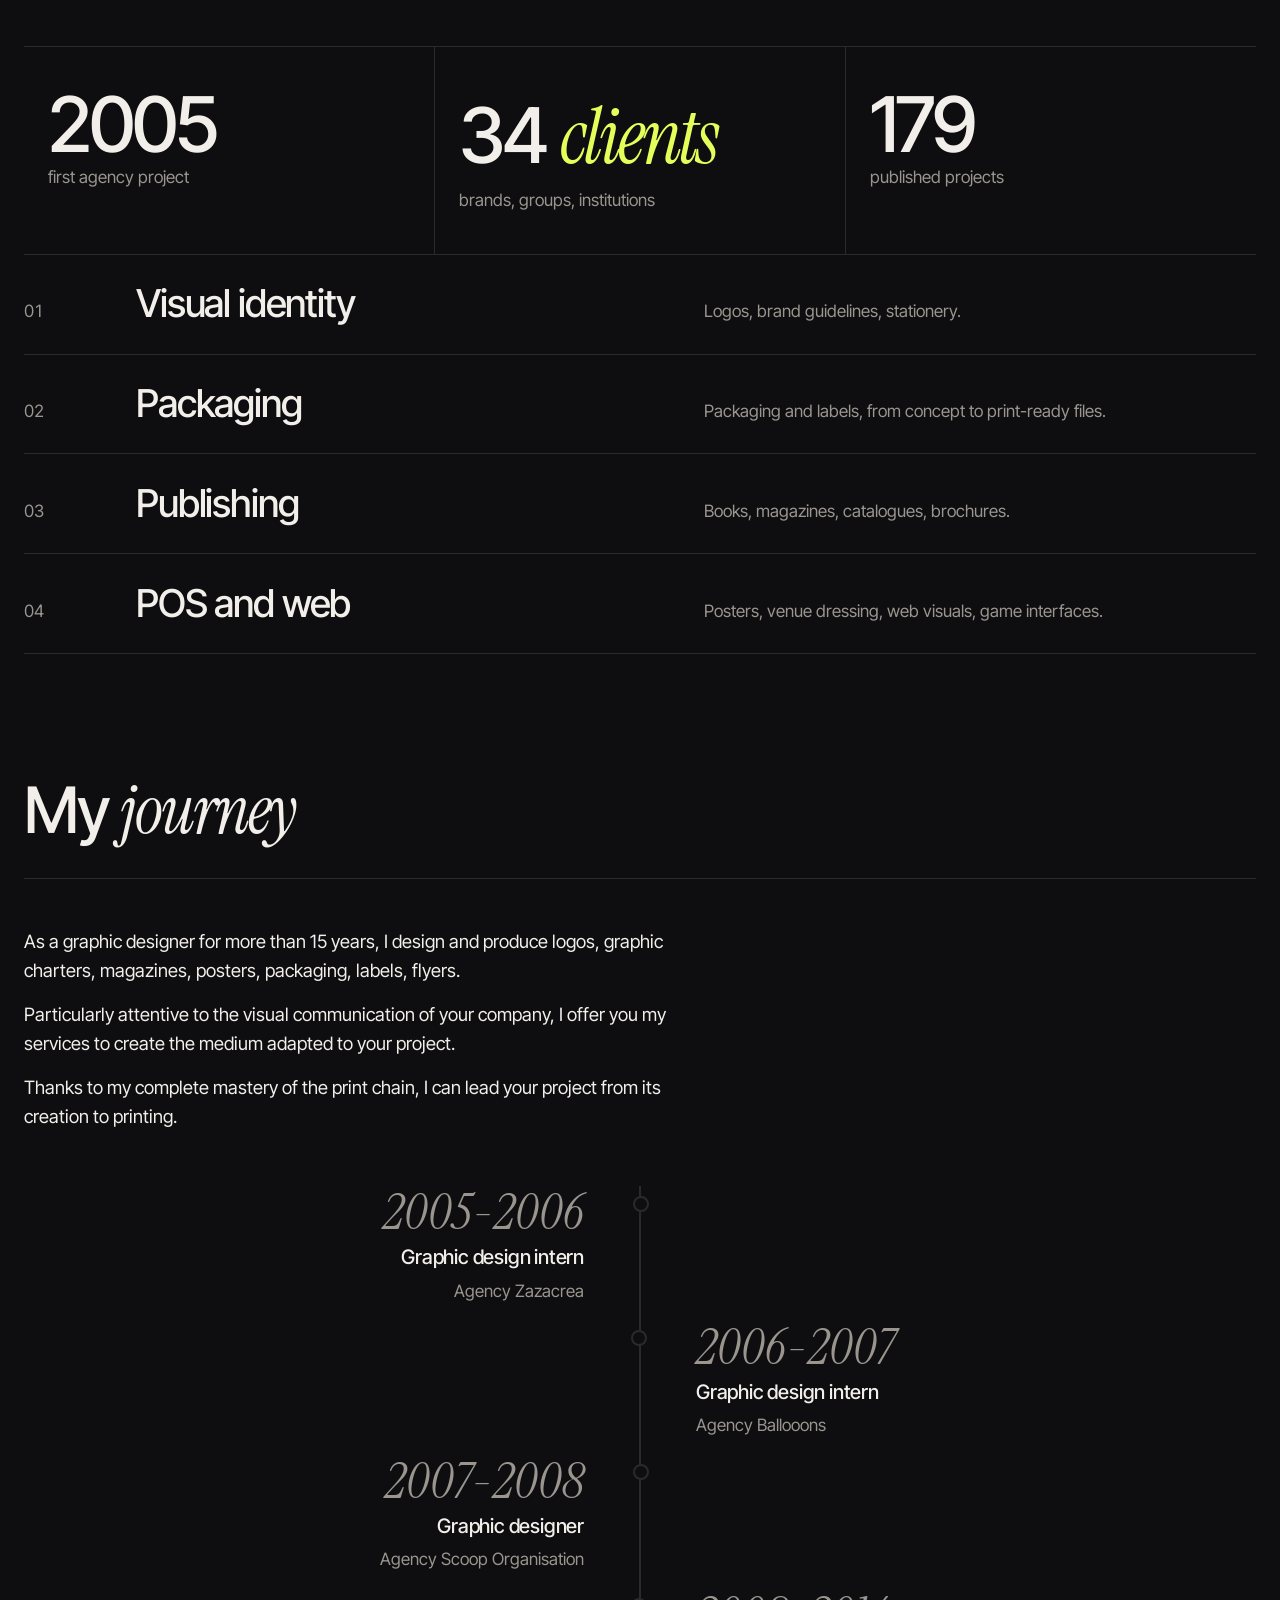
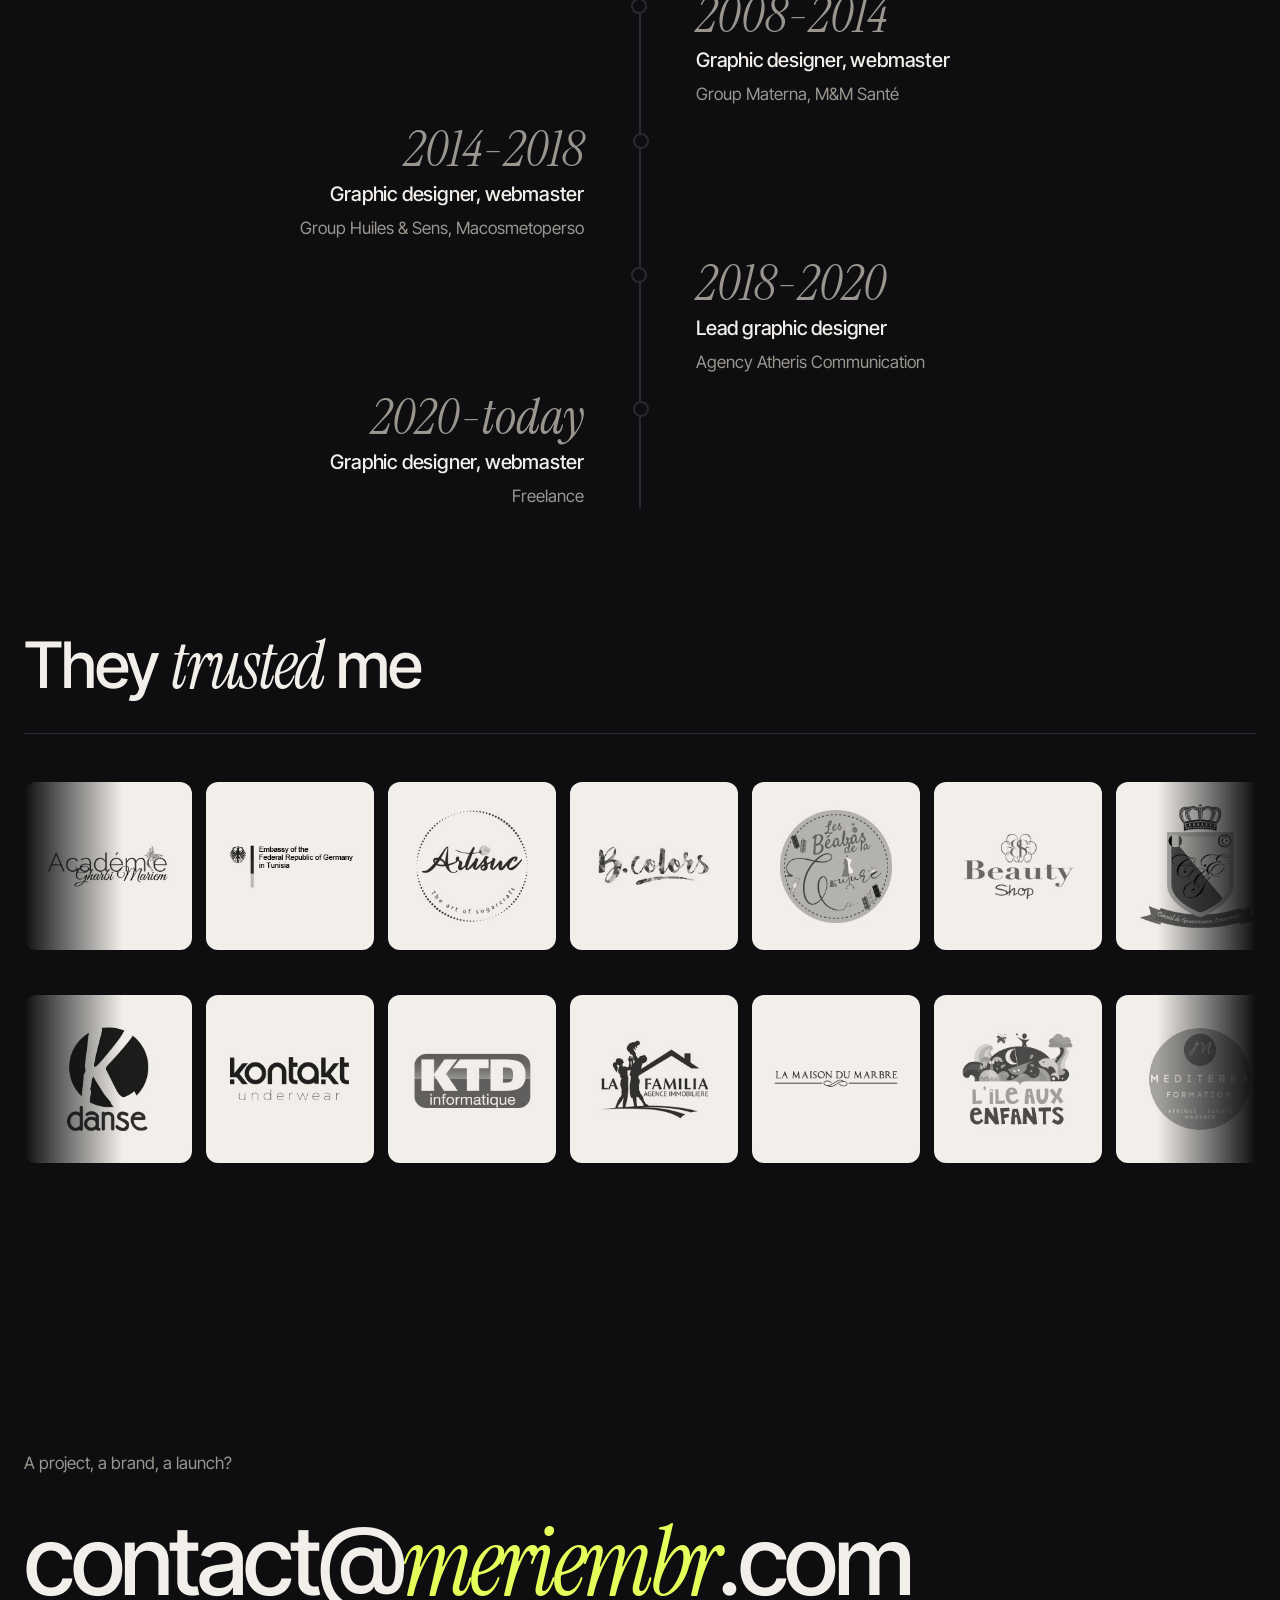
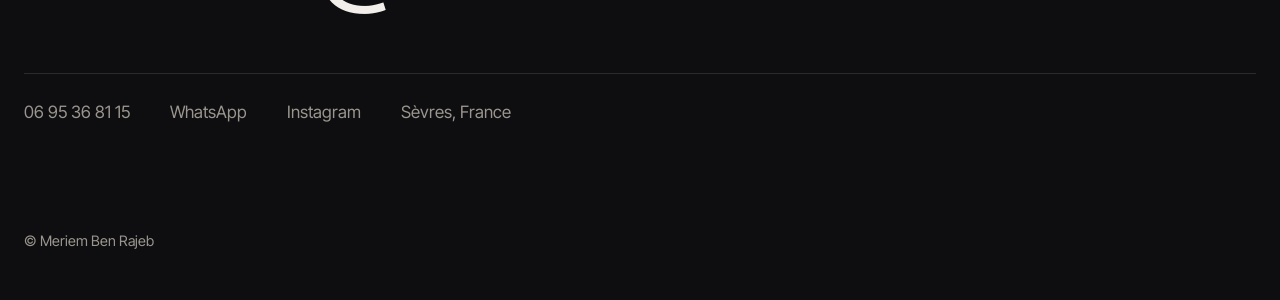
==== commit 881c3050: "feat: Ben Rajeb spelling, load more, animated timeline, scrolling client logos" ====
--- a/en/index.html
+++ b/en/index.html
@@ -3,14 +3,14 @@
 <head>
 <meta charset="utf-8">
 <meta name="viewport" content="width=device-width, initial-scale=1">
-<title>Meriem Ben Rejeb, graphic designer</title>
-<meta name="description" content="Portfolio of Meriem Ben Rejeb, graphic designer based in Sèvres: logos, visual identity, packaging, publishing, POS, web.">
+<title>Meriem Ben Rajeb, graphic designer</title>
+<meta name="description" content="Portfolio of Meriem Ben Rajeb, graphic designer based in Sèvres: logos, visual identity, packaging, publishing, POS, web.">
 <link rel="canonical" href="https://meriembr.com/en/">
 <link rel="alternate" hreflang="fr" href="https://meriembr.com/">
 <link rel="alternate" hreflang="en" href="https://meriembr.com/en/">
 <meta property="og:type" content="website">
 <meta property="og:url" content="https://meriembr.com/en/">
-<meta property="og:title" content="Meriem Ben Rejeb, graphic designer">
+<meta property="og:title" content="Meriem Ben Rajeb, graphic designer">
 <meta property="og:description" content="Logos, visual identity, packaging, publishing, POS, web.">
 <meta property="og:image" content="https://meriembr.com/img/og.png">
 <link rel="icon" type="image/png" sizes="32x32" href="../img/favicon/favicon-32x32.png">
@@ -20,14 +20,14 @@
 <script>document.documentElement.classList.replace("no-js", "js")</script>
 <script type="module" src="../js/site.js"></script>
 <script type="application/ld+json">
-{"@context":"https://schema.org","@type":"Person","name":"Meriem Ben Rejeb","jobTitle":"Graphic designer","url":"https://meriembr.com/en/","email":"mailto:contact@meriembr.com","address":{"@type":"PostalAddress","addressLocality":"Sèvres","addressCountry":"FR"},"sameAs":["https://www.instagram.com/mbr.graphic.designer"]}
+{"@context":"https://schema.org","@type":"Person","name":"Meriem Ben Rajeb","jobTitle":"Graphic designer","url":"https://meriembr.com/en/","email":"mailto:contact@meriembr.com","address":{"@type":"PostalAddress","addressLocality":"Sèvres","addressCountry":"FR"},"sameAs":["https://www.instagram.com/mbr.graphic.designer"]}
 </script>
 </head>
 <body>
 <a class="lien-evitement" href="#toutes">Skip to work</a>
 
 <header class="top"><div class="c">
-  <a class="logo" href="#accueil">Meriem <em>Ben Rejeb</em></a>
+  <a class="logo" href="#accueil">Meriem <em>Ben Rajeb</em></a>
   <nav aria-label="Main navigation">
     <button type="button" id="menu-bouton" aria-expanded="false" aria-controls="menu">Menu</button>
     <ul id="menu">
@@ -45,7 +45,7 @@
   <div class="hero-grille">
     <div>
       <p class="surtitre"><span class="dispo">Available for new projects</span></p>
-      <h1 class="nom">Meriem<br>Ben Rejeb, <em>graphic designer</em></h1>
+      <h1 class="nom">Meriem<br>Ben Rajeb, <em>graphic designer</em></h1>
     </div>
     <div class="avatar" aria-hidden="true">
       <svg viewBox="150 40 954 1192" preserveAspectRatio="xMidYMid slice">
@@ -277,6 +277,7 @@
 <li class="vignette" data-cat="gaming"><a href="../img/portfolio/gaming/6.gif"><img src="../img/min/gaming/6.webp" width="500" height="500" alt="Gaming" loading="lazy" decoding="async"><span class="vignette-legende">Gaming</span></a></li>
 <li class="vignette" data-cat="gaming"><a href="../img/portfolio/gaming/7.jpg"><img src="../img/min/gaming/7.webp" width="500" height="500" alt="Gaming" loading="lazy" decoding="async"><span class="vignette-legende">Gaming</span></a></li>
 <!-- travaux:fin --></ul>
+  <div class="plus-zone"><button id="plus" type="button" class="plus" hidden>Load more <span class="plus-reste"></span></button></div>
 </div></section>
 
 <section id="expertise" class="section"><div class="c">
@@ -301,15 +302,18 @@
     <p>Particularly attentive to the visual communication of your company, I offer you my services to create the medium adapted to your project.</p>
     <p>Thanks to my complete mastery of the print chain, I can lead your project from its creation to printing.</p>
   </div>
+  <div class="frise-zone">
+  <div class="frise-ligne" aria-hidden="true"><div class="frise-progression"></div></div>
   <ol class="frise">
-    <li class="visible-au-scroll"><span class="periode">2005-2006</span><strong>Graphic design intern</strong><span>Agency Zazacrea</span></li>
-    <li class="visible-au-scroll"><span class="periode">2006-2007</span><strong>Graphic design intern</strong><span>Agency Ballooons</span></li>
-    <li class="visible-au-scroll"><span class="periode">2007-2008</span><strong>Graphic designer</strong><span>Agency Scoop Organisation</span></li>
-    <li class="visible-au-scroll"><span class="periode">2008-2014</span><strong>Graphic designer, webmaster</strong><span>Group Materna, M&amp;M Santé</span></li>
-    <li class="visible-au-scroll"><span class="periode">2014-2018</span><strong>Graphic designer, webmaster</strong><span>Group Huiles &amp; Sens, Macosmetoperso</span></li>
-    <li class="visible-au-scroll"><span class="periode">2018-2020</span><strong>Lead graphic designer</strong><span>Agency Atheris Communication</span></li>
-    <li class="visible-au-scroll"><span class="periode">2020-today</span><strong>Graphic designer, webmaster</strong><span>Freelance</span></li>
+    <li class="visible-au-scroll"><span class="point" aria-hidden="true"></span><span class="periode">2005-2006</span><strong>Graphic design intern</strong><span>Agency Zazacrea</span></li>
+    <li class="visible-au-scroll"><span class="point" aria-hidden="true"></span><span class="periode">2006-2007</span><strong>Graphic design intern</strong><span>Agency Ballooons</span></li>
+    <li class="visible-au-scroll"><span class="point" aria-hidden="true"></span><span class="periode">2007-2008</span><strong>Graphic designer</strong><span>Agency Scoop Organisation</span></li>
+    <li class="visible-au-scroll"><span class="point" aria-hidden="true"></span><span class="periode">2008-2014</span><strong>Graphic designer, webmaster</strong><span>Group Materna, M&amp;M Santé</span></li>
+    <li class="visible-au-scroll"><span class="point" aria-hidden="true"></span><span class="periode">2014-2018</span><strong>Graphic designer, webmaster</strong><span>Group Huiles &amp; Sens, Macosmetoperso</span></li>
+    <li class="visible-au-scroll"><span class="point" aria-hidden="true"></span><span class="periode">2018-2020</span><strong>Lead graphic designer</strong><span>Agency Atheris Communication</span></li>
+    <li class="visible-au-scroll"><span class="point" aria-hidden="true"></span><span class="periode">2020-today</span><strong>Graphic designer, webmaster</strong><span>Freelance</span></li>
   </ol>
+  </div>
 </div></section>
 
 <section class="clients section"><div class="c">
@@ -360,7 +364,7 @@
 </div></section>
 </main>
 
-<footer class="pied"><div class="c">© Meriem Ben Rejeb</div></footer>
+<footer class="pied"><div class="c">© Meriem Ben Rajeb</div></footer>
 
 <dialog id="visionneuse" class="visionneuse" aria-label="Viewer">
   <button type="button" class="vis-fermer" aria-label="Close">&#215;</button>
--- a/css/site.css
+++ b/css/site.css
@@ -117,19 +117,55 @@
 #parcours { padding-top: 0; }
 .presentation { max-width: 62ch; margin-bottom: 3.5rem; font-size: 1.15rem; }
 .presentation p { margin: 0 0 1rem; }
-.frise { list-style: none; margin: 0; padding: 0; border-top: 1px solid var(--ligne); }
-.frise li { display: grid; gap: .2rem; padding: 1.3rem 0; border-bottom: 1px solid var(--ligne); }
-.frise .periode { color: var(--doux); font-variant-numeric: tabular-nums; font-size: .95rem; }
-.frise strong { font-weight: 500; font-size: 1.2rem; letter-spacing: -.01em; }
+/* Frise : ligne qui se remplit au défilement, points qui s'allument, étapes qui glissent */
+.frise-zone { position: relative; }
+.frise-ligne { position: absolute; top: 0; bottom: 0; left: 11px; width: 2px; background: var(--ligne); }
+.frise-progression { height: calc(var(--p, 0) * 100%); background: var(--accent); box-shadow: 0 0 14px var(--accent); }
+.frise { list-style: none; margin: 0; padding: 0; display: grid; gap: 2.5rem; }
+.frise li { position: relative; display: grid; gap: .3rem; padding-left: 3rem; }
+.frise .point { position: absolute; left: 4px; top: .6rem; width: 16px; height: 16px; border-radius: 50%; background: var(--fond); border: 2px solid var(--ligne); transition: background .4s, border-color .4s, box-shadow .4s; }
+.frise li.passe .point { background: var(--accent); border-color: var(--accent); box-shadow: 0 0 0 6px rgb(228 255 90 / .15), 0 0 18px var(--accent); }
+.frise .periode { font: italic 400 clamp(2rem, 4vw, 3.2rem)/1 var(--serif); color: var(--doux); transition: color .4s; }
+.frise li.passe .periode { color: var(--accent); }
+.frise strong { font-weight: 500; font-size: 1.25rem; letter-spacing: -.01em; }
 .frise li > span:last-child { color: var(--doux); }
-@media (min-width: 768px) { .frise li { grid-template-columns: 12rem 1fr 1fr; gap: 1rem; align-items: baseline; } }
-
-/* Clients */
+.frise li.visible-au-scroll { transform: translateX(-32px); }
+.frise li.visible-au-scroll.vu, .no-js .frise li.visible-au-scroll { transform: none; }
+@media (min-width: 900px) {
+  .frise-ligne { left: 50%; margin-left: -1px; }
+  .frise li { width: 50%; padding: 0 3.5rem 0 0; text-align: right; }
+  .frise li:nth-child(even) { margin-left: 50%; padding: 0 0 0 3.5rem; text-align: left; }
+  .frise li .point { left: auto; right: -9px; }
+  .frise li:nth-child(even) .point { right: auto; left: -9px; }
+  .frise li:nth-child(even).visible-au-scroll { transform: translateX(32px); }
+  .frise li:nth-child(even).visible-au-scroll.vu { transform: none; }
+  .frise { gap: 1rem; }
+}
+
+/* Clients : deux rangées de logos qui défilent en sens inverse */
 .clients { padding-top: 0; }
 .clients-grille { list-style: none; margin: 0; padding: 0; display: grid; gap: 12px; grid-template-columns: repeat(auto-fill, minmax(120px, 1fr)); }
 .clients-grille li { background: #F2EFEA; border-radius: 6px; padding: .75rem; }
 .clients-grille img { width: 100%; height: auto; aspect-ratio: 1; object-fit: contain; mix-blend-mode: multiply; filter: grayscale(1); transition: filter .4s; }
 .clients-grille li:hover img { filter: none; }
+.clients-defile { display: grid; gap: 14px; overflow: hidden; -webkit-mask-image: linear-gradient(90deg, transparent, #000 8%, #000 92%, transparent); mask-image: linear-gradient(90deg, transparent, #000 8%, #000 92%, transparent); }
+.rang { display: flex; gap: 14px; width: max-content; animation: defile 70s linear infinite; }
+.rang + .rang { animation-direction: reverse; animation-duration: 85s; }
+.clients-defile:hover .rang { animation-play-state: paused; }
+.logo-client { width: 168px; flex: none; display: grid; gap: .6rem; justify-items: center; }
+.logo-client span { display: block; width: 168px; aspect-ratio: 1; background: #F2EFEA; border-radius: 12px; padding: 1.1rem; transition: transform .35s cubic-bezier(.2,.7,.2,1); }
+.logo-client img { width: 100%; height: 100%; object-fit: contain; mix-blend-mode: multiply; filter: grayscale(1); transition: filter .35s; }
+.logo-client em { font-style: normal; font-size: .85rem; color: var(--doux); opacity: 0; transition: opacity .35s; text-align: center; }
+.logo-client:hover span { transform: translateY(-6px) rotate(-1.5deg); }
+.logo-client:hover img { filter: none; }
+.logo-client:hover em { opacity: 1; }
+
+/* Voir plus */
+.plus-zone { display: flex; justify-content: center; margin-top: 2.5rem; }
+.plus { min-height: 52px; padding: 0 2rem; border: 1px solid var(--texte); border-radius: 999px; background: transparent; color: var(--texte); font: 500 1rem var(--sans); cursor: pointer; transition: background .25s, color .25s; }
+.plus:hover { background: var(--texte); color: var(--fond); }
+.plus-reste { color: var(--doux); margin-left: .3rem; }
+.plus:hover .plus-reste { color: var(--fond); }
 
 /* Contact */
 .contact { padding: 9rem 0 4rem; }
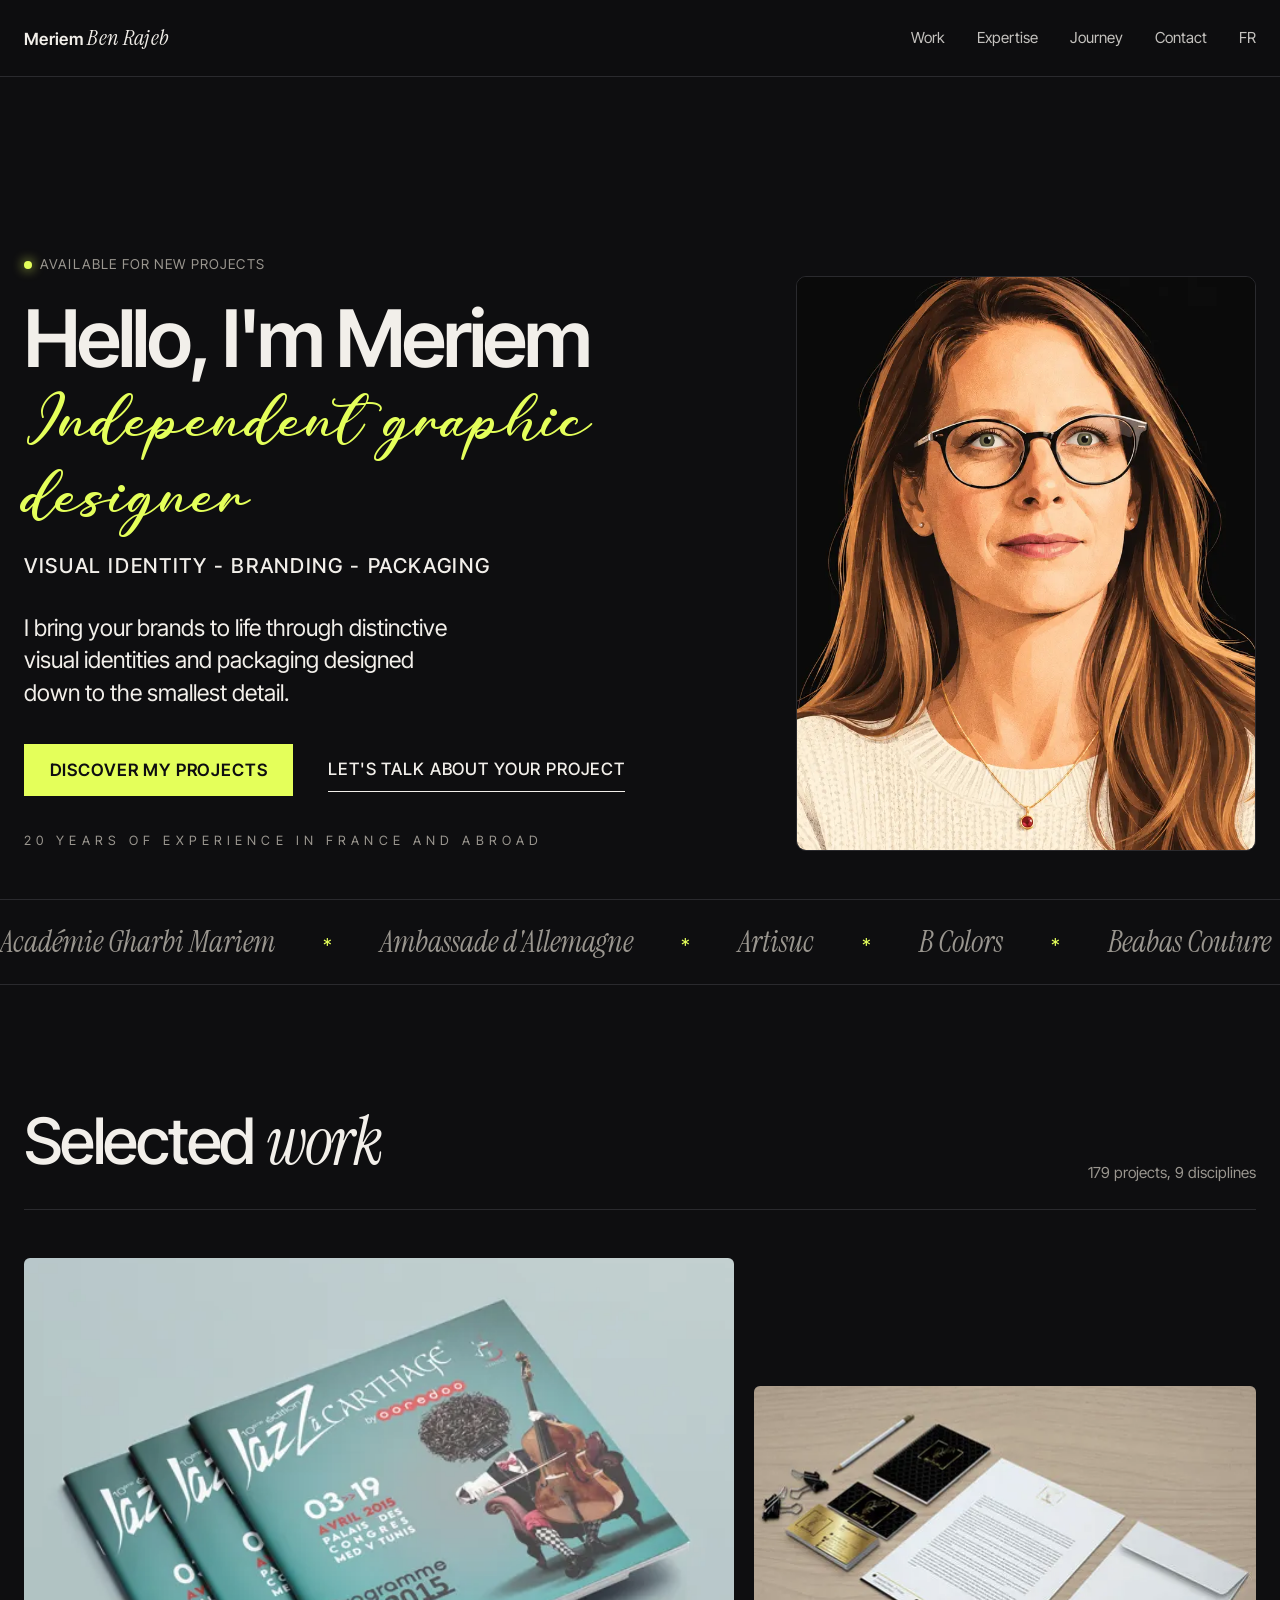
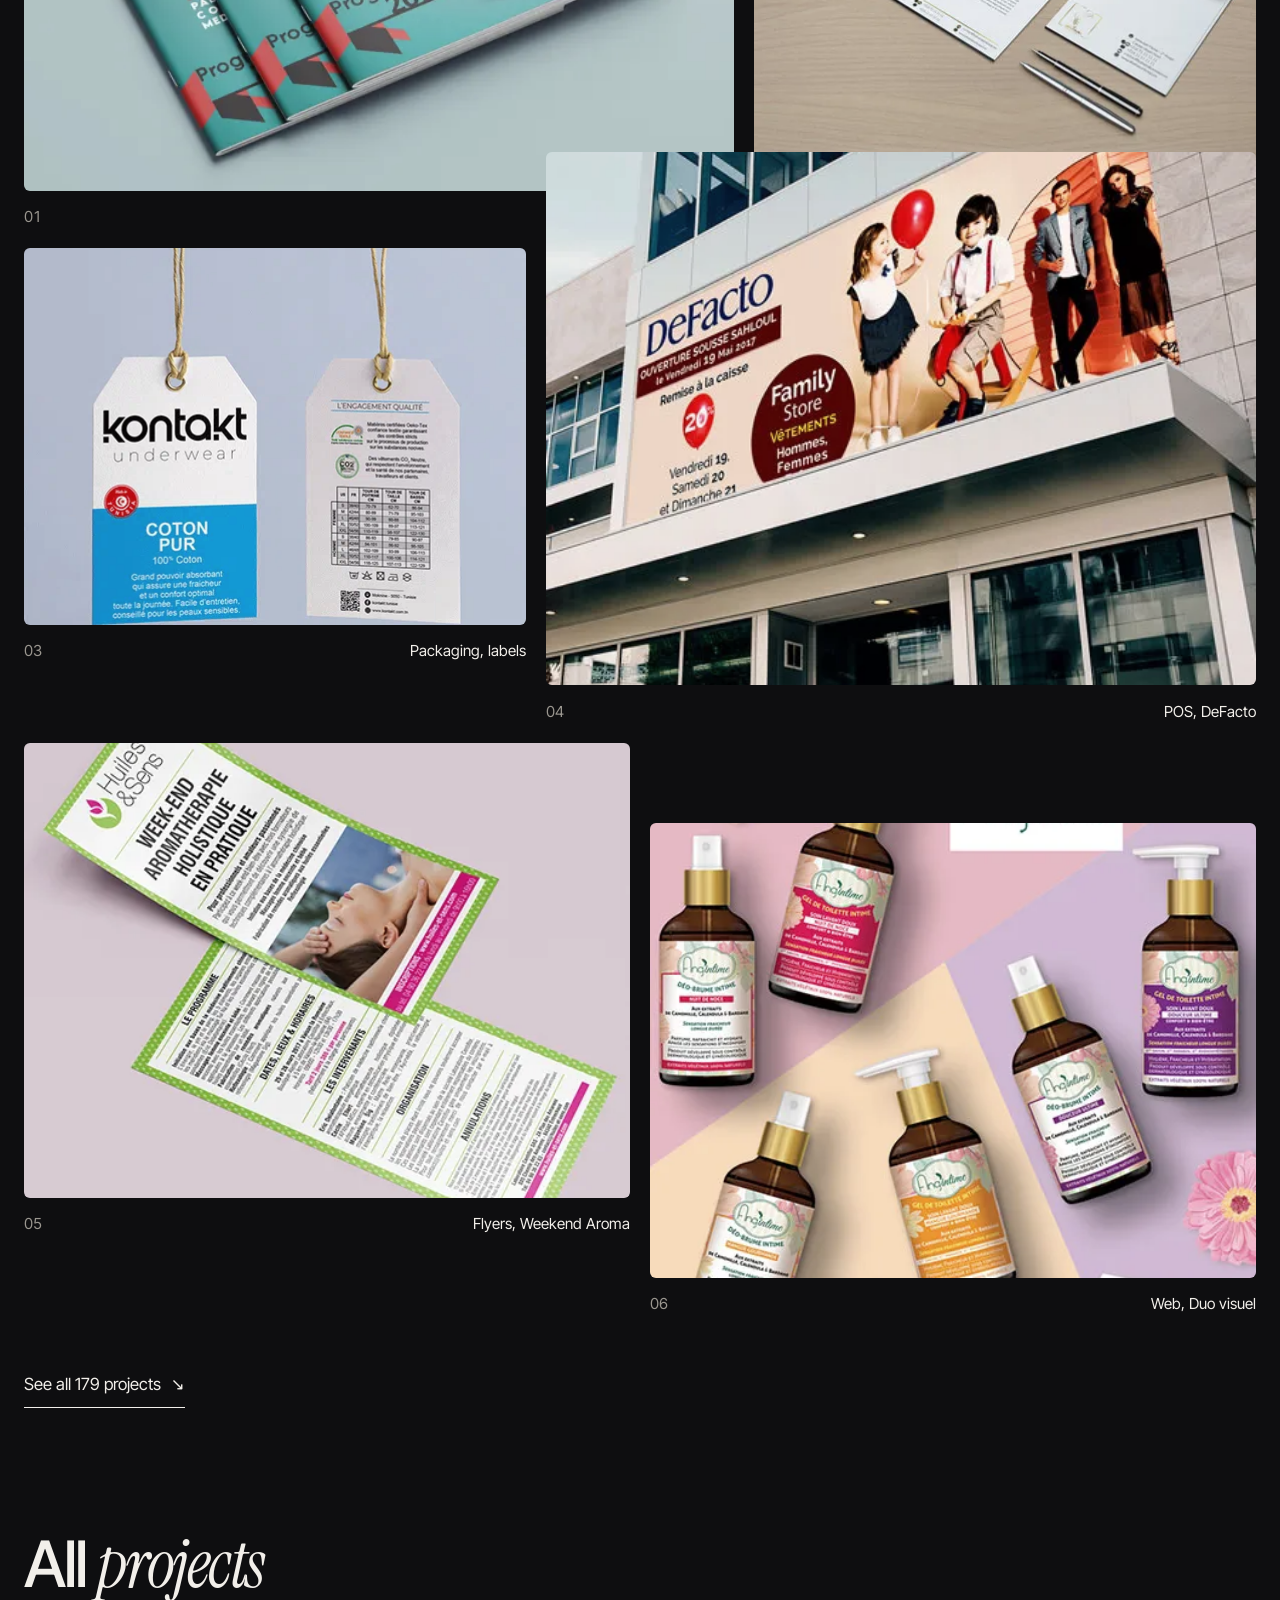
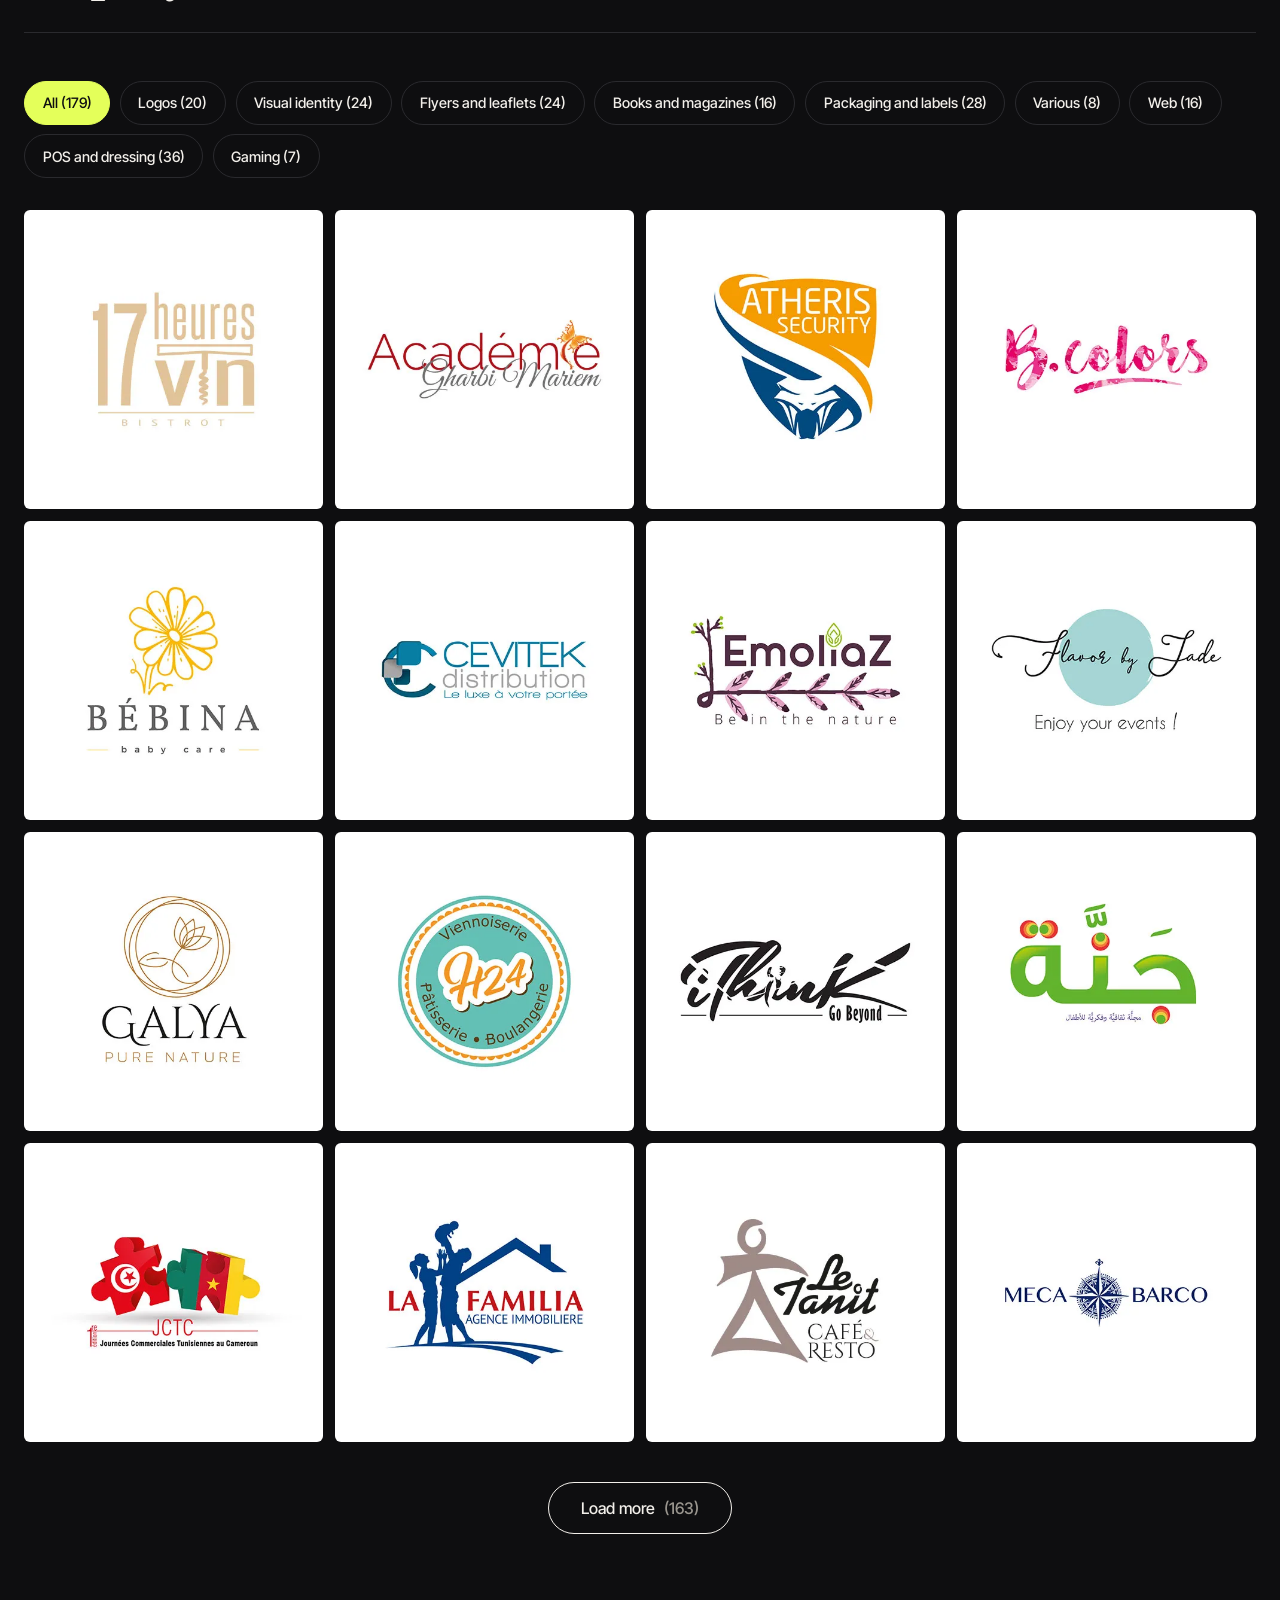
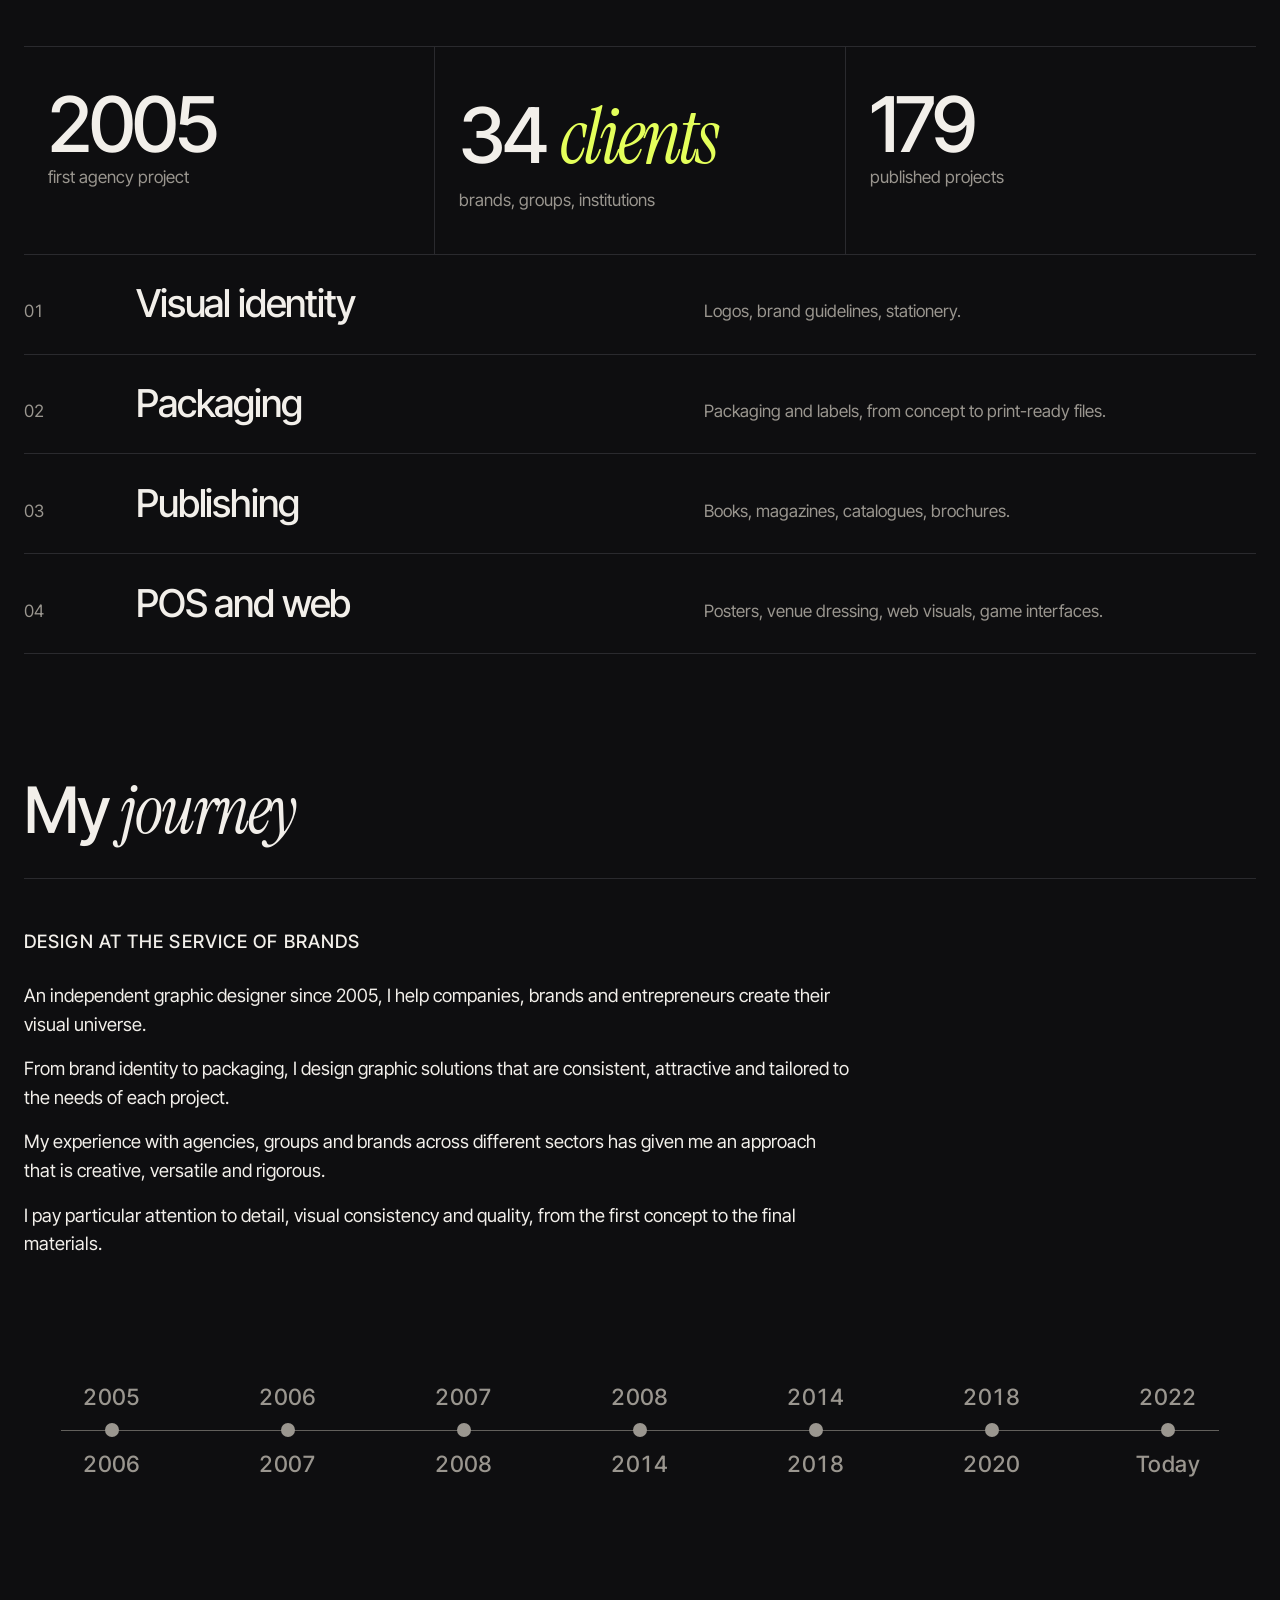
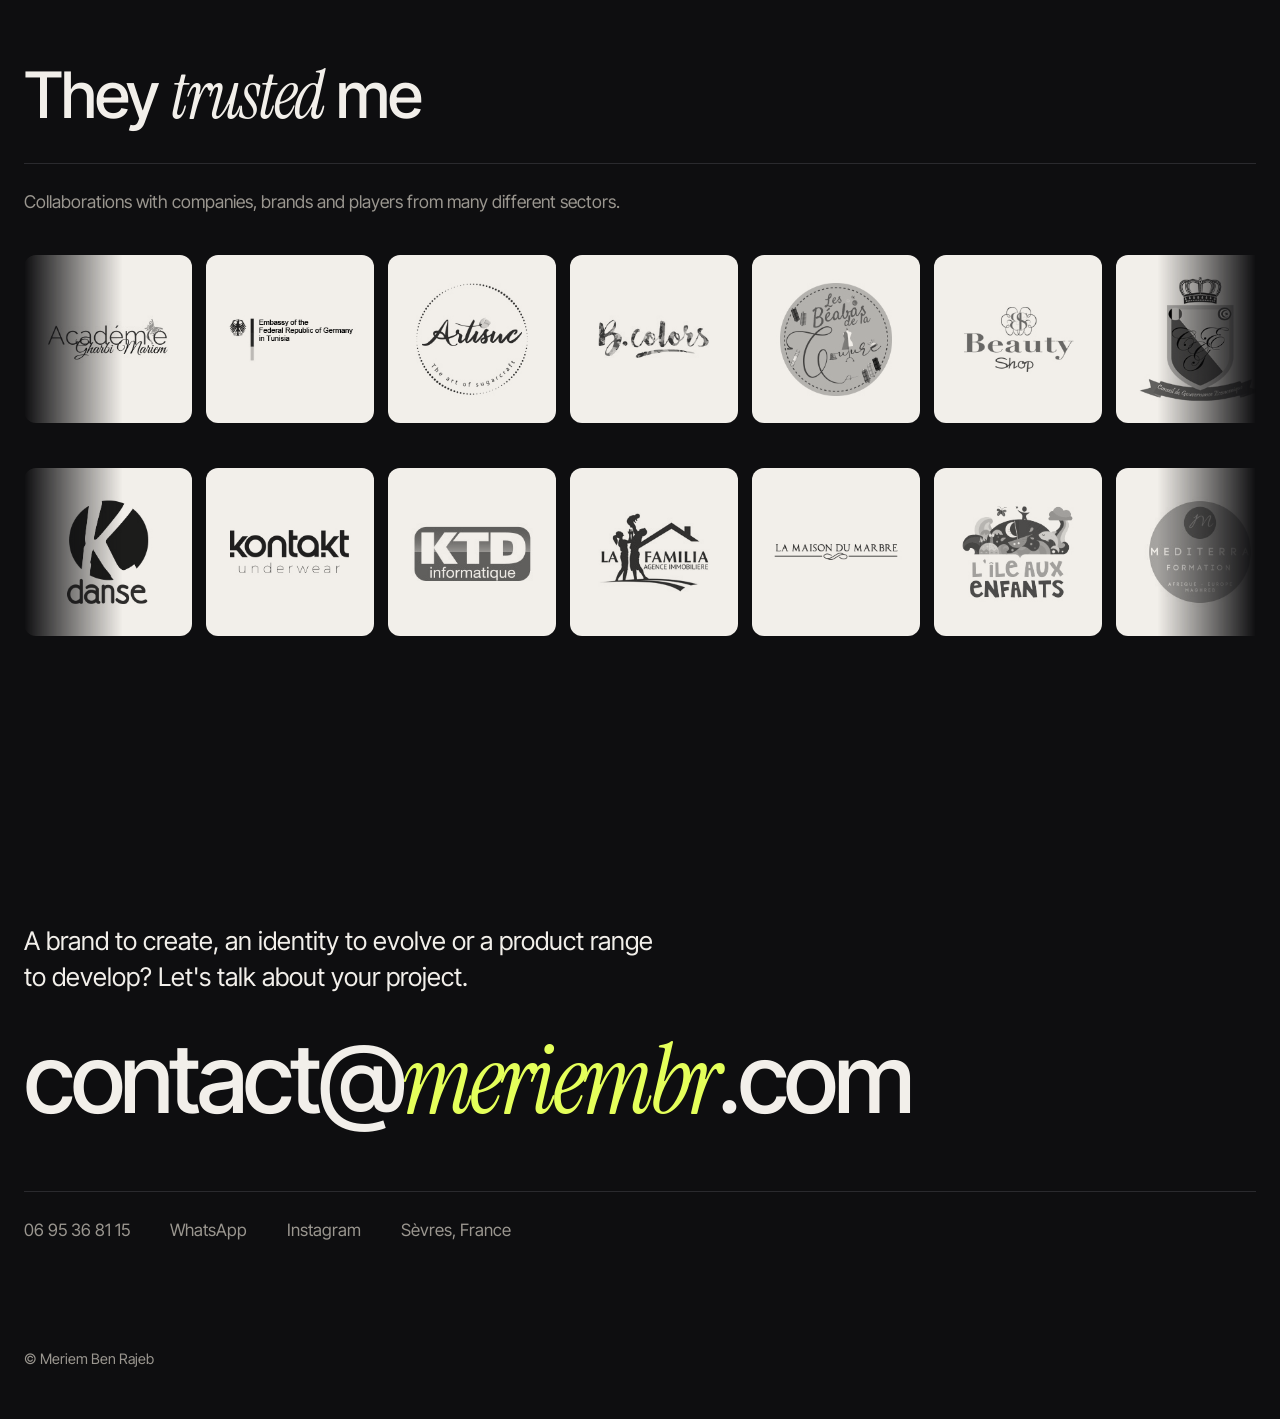
==== commit 8789681c: "feat: new hero copy with Cathalia script, horizontal timeline with detail cards, clients and contact" ====
--- a/en/index.html
+++ b/en/index.html
@@ -45,7 +45,11 @@
   <div class="hero-grille">
     <div>
       <p class="surtitre"><span class="dispo">Available for new projects</span></p>
-      <h1 class="nom">Meriem<br>Ben Rajeb, <em>graphic designer</em></h1>
+      <h1 class="nom">Hello, I&#x27;m Meriem <span class="script">Independent graphic designer</span></h1>
+      <p class="metiers">Visual identity - Branding - Packaging</p>
+      <p class="accroche">I bring your brands to life through distinctive visual identities and packaging designed down to the smallest detail.</p>
+      <div class="hero-actions"><a class="btn-accent" href="#travaux">Discover my projects</a><a class="btn-lien" href="#contact">Let&#x27;s talk about your project</a></div>
+      <p class="experience">20 years of experience in France and abroad</p>
     </div>
     <div class="avatar" aria-hidden="true">
       <svg viewBox="150 40 954 1192" preserveAspectRatio="xMidYMid slice">
@@ -59,11 +63,6 @@
         <g clip-path="url(#oeil-d)"><g class="pupille"><circle cx="749" cy="378" r="16" fill="url(#iris)"/><circle cx="749" cy="378" r="7" fill="#141210"/><circle cx="754" cy="373" r="3" fill="#fff" opacity=".9"/></g></g>
       </svg>
     </div>
-  </div>
-  <div class="hero-bas">
-    <div><strong>Visual identity, packaging, publishing</strong>POS, web and game interfaces</div>
-    <div><strong>Since 2005</strong>Agencies, groups and freelance</div>
-    <div><strong>Sèvres, Paris</strong>Projects in France and abroad</div>
   </div>
 </div></section>
 
@@ -298,26 +297,26 @@
 <section id="parcours" class="section"><div class="c">
   <div class="entete-section"><h2>My <em>journey</em></h2></div>
   <div class="presentation">
-    <p>As a graphic designer for more than 15 years, I design and produce logos, graphic charters, magazines, posters, packaging, labels, flyers.</p>
-    <p>Particularly attentive to the visual communication of your company, I offer you my services to create the medium adapted to your project.</p>
-    <p>Thanks to my complete mastery of the print chain, I can lead your project from its creation to printing.</p>
+    <p class="sous-titre">Design at the service of brands</p>
+    <p>An independent graphic designer since 2005, I help companies, brands and entrepreneurs create their visual universe.</p>
+    <p>From brand identity to packaging, I design graphic solutions that are consistent, attractive and tailored to the needs of each project.</p>
+    <p>My experience with agencies, groups and brands across different sectors has given me an approach that is creative, versatile and rigorous.</p>
+    <p>I pay particular attention to detail, visual consistency and quality, from the first concept to the final materials.</p>
   </div>
-  <div class="frise-zone">
-  <div class="frise-ligne" aria-hidden="true"><div class="frise-progression"></div></div>
-  <ol class="frise">
-    <li class="visible-au-scroll"><span class="point" aria-hidden="true"></span><span class="periode">2005-2006</span><strong>Graphic design intern</strong><span>Agency Zazacrea</span></li>
-    <li class="visible-au-scroll"><span class="point" aria-hidden="true"></span><span class="periode">2006-2007</span><strong>Graphic design intern</strong><span>Agency Ballooons</span></li>
-    <li class="visible-au-scroll"><span class="point" aria-hidden="true"></span><span class="periode">2007-2008</span><strong>Graphic designer</strong><span>Agency Scoop Organisation</span></li>
-    <li class="visible-au-scroll"><span class="point" aria-hidden="true"></span><span class="periode">2008-2014</span><strong>Graphic designer, webmaster</strong><span>Group Materna, M&amp;M Santé</span></li>
-    <li class="visible-au-scroll"><span class="point" aria-hidden="true"></span><span class="periode">2014-2018</span><strong>Graphic designer, webmaster</strong><span>Group Huiles &amp; Sens, Macosmetoperso</span></li>
-    <li class="visible-au-scroll"><span class="point" aria-hidden="true"></span><span class="periode">2018-2020</span><strong>Lead graphic designer</strong><span>Agency Atheris Communication</span></li>
-    <li class="visible-au-scroll"><span class="point" aria-hidden="true"></span><span class="periode">2020-today</span><strong>Graphic designer, webmaster</strong><span>Freelance</span></li>
+  <ol class="chrono" aria-label="Career milestones">
+    <li class="etape"><button type="button" class="date" aria-expanded="false" aria-controls="etape-0"><span class="debut">2005</span><span class="point" aria-hidden="true"></span><span class="fin">2006</span><span class="sr-only">, Graphic design intern</span></button><div class="carte-etape" id="etape-0" role="group" aria-label="2005 2006, Graphic design intern" hidden><button type="button" class="carte-fermer" aria-label="Close">&#215;</button><h3>Graphic design intern</h3><p>First agency experience: helping create print communication materials and producing graphics for various projects.</p><p class="structure">Zazacrea agency</p></div></li>
+    <li class="etape"><button type="button" class="date" aria-expanded="false" aria-controls="etape-1"><span class="debut">2006</span><span class="point" aria-hidden="true"></span><span class="fin">2007</span><span class="sr-only">, Graphic design intern</span></button><div class="carte-etape" id="etape-1" role="group" aria-label="2006 2007, Graphic design intern" hidden><button type="button" class="carte-fermer" aria-label="Close">&#215;</button><h3>Graphic design intern</h3><p>Developing my skills in graphic design, layout and adapting visual materials, alongside industry professionals.</p><p class="structure">Ballooons agency</p></div></li>
+    <li class="etape"><button type="button" class="date" aria-expanded="false" aria-controls="etape-2"><span class="debut">2007</span><span class="point" aria-hidden="true"></span><span class="fin">2008</span><span class="sr-only">, Graphic designer</span></button><div class="carte-etape" id="etape-2" role="group" aria-label="2007 2008, Graphic designer" hidden><button type="button" class="carte-fermer" aria-label="Close">&#215;</button><h3>Graphic designer</h3><p>Designing all print and digital communication materials for the cultural events Jazz à Carthage and Mûsiqat.</p><p class="structure">Scoop Organisation agency</p></div></li>
+    <li class="etape"><button type="button" class="date" aria-expanded="false" aria-controls="etape-3"><span class="debut">2008</span><span class="point" aria-hidden="true"></span><span class="fin">2014</span><span class="sr-only">, Lead graphic designer</span></button><div class="carte-etape" id="etape-3" role="group" aria-label="2008 2014, Lead graphic designer" hidden><button type="button" class="carte-fermer" aria-label="Close">&#215;</button><h3>Lead graphic designer</h3><p>Creating and adapting packaging for baby, cosmetics and parapharmaceutical ranges, as well as promotional and advertising materials.</p><p class="structure">Materna group, M&amp;M Santé</p></div></li>
+    <li class="etape"><button type="button" class="date" aria-expanded="false" aria-controls="etape-4"><span class="debut">2014</span><span class="point" aria-hidden="true"></span><span class="fin">2018</span><span class="sr-only">, Lead graphic designer, webmaster</span></button><div class="carte-etape" id="etape-4" role="group" aria-label="2014 2018, Lead graphic designer, webmaster" hidden><button type="button" class="carte-fermer" aria-label="Close">&#215;</button><h3>Lead graphic designer, webmaster</h3><p>Developing the brands&#x27; visual universe through packaging, communication materials and the redesign of the website.</p><p class="structure">Huiles &amp; Sens group, Macosmetoperso</p></div></li>
+    <li class="etape"><button type="button" class="date" aria-expanded="false" aria-controls="etape-5"><span class="debut">2018</span><span class="point" aria-hidden="true"></span><span class="fin">2020</span><span class="sr-only">, Senior graphic designer</span></button><div class="carte-etape" id="etape-5" role="group" aria-label="2018 2020, Senior graphic designer" hidden><button type="button" class="carte-fermer" aria-label="Close">&#215;</button><h3>Senior graphic designer</h3><p>Designing visual identities, packaging and print and digital communication materials, with production follow-up and supplier coordination.</p><p class="structure">Atheris Communication agency</p></div></li>
+    <li class="etape"><button type="button" class="date" aria-expanded="false" aria-controls="etape-6"><span class="debut">2022</span><span class="point" aria-hidden="true"></span><span class="fin">Today</span><span class="sr-only">, Senior graphic designer, freelance</span></button><div class="carte-etape" id="etape-6" role="group" aria-label="2022 Today, Senior graphic designer, freelance" hidden><button type="button" class="carte-fermer" aria-label="Close">&#215;</button><h3>Senior graphic designer, freelance</h3><p>I help brands and companies create their visual identities, packaging and communication materials, from concept to delivery.</p><p class="structure">Self-employed</p></div></li>
   </ol>
-  </div>
 </div></section>
 
 <section class="clients section"><div class="c">
   <div class="entete-section"><h2>They <em>trusted</em> me</h2></div>
+  <p class="sous-titre-section">Collaborations with companies, brands and players from many different sectors.</p>
   <ul class="clients-grille"><!-- clients:debut -->
 <li><img src="../img/testimonial/academie_gharbi_mariem.jpg" alt="Académie Gharbi Mariem" width="120" height="120" loading="lazy"></li>
 <li><img src="../img/testimonial/allemagne.jpg" alt="Ambassade d&#x27;Allemagne" width="120" height="120" loading="lazy"></li>
@@ -358,7 +357,7 @@
 
 <section id="contact" class="contact"><div class="c">
   <h2 class="sr-only">Contact</h2>
-  <p>A project, a brand, a launch?</p>
+  <p class="contact-texte">A brand to create, an identity to evolve or a product range to develop? Let&#x27;s talk about your project.</p>
   <a class="mail" href="mailto:contact@meriembr.com">contact@<em>meriembr</em>.com</a>
   <div class="liens"><a href="tel:+33695368115">06 95 36 81 15</a><a href="https://wa.me/33695368115" rel="noopener">WhatsApp</a><a href="https://www.instagram.com/mbr.graphic.designer" rel="noopener">Instagram</a><span>Sèvres, France</span></div>
 </div></section>
--- a/css/site.css
+++ b/css/site.css
@@ -1,6 +1,7 @@
 @font-face { font-family: "Inter Tight"; src: url("../fonts/inter-tight.woff2") format("woff2"); font-weight: 100 900; font-display: swap; }
 @font-face { font-family: "Instrument Serif"; src: url("../fonts/instrument-serif.woff2") format("woff2"); font-display: swap; }
 @font-face { font-family: "Instrument Serif"; src: url("../fonts/instrument-serif-italic.woff2") format("woff2"); font-style: italic; font-display: swap; }
+@font-face { font-family: "Cathalia"; src: url("../fonts/cathalia.woff2") format("woff2"); font-display: swap; }
 
 :root {
   --fond: #0E0E10; --surface: #17171A; --ligne: #2A2A2E;
@@ -42,10 +43,16 @@
 .hero-grille { display: grid; gap: 2rem; align-items: end; }
 @media (min-width: 960px) { .hero-grille { grid-template-columns: 1fr 460px; } }
 .surtitre { font-size: .9rem; color: var(--doux); letter-spacing: .08em; text-transform: uppercase; margin: 0 0 1.5rem; }
-.nom { font: 600 clamp(3.5rem, 11vw, 11rem)/.86 var(--sans); letter-spacing: -.045em; margin: 0; }
-.nom em { font: italic 400 1.04em/1 var(--serif); letter-spacing: -.02em; color: var(--accent); }
-.hero-bas { display: flex; flex-wrap: wrap; gap: 1.5rem 4rem; margin-top: 2.5rem; color: var(--doux); }
-.hero-bas strong { display: block; color: var(--texte); font-weight: 500; font-size: 1.05rem; }
+.nom { font: 600 clamp(2.6rem, 6.2vw, 6rem)/1 var(--sans); letter-spacing: -.04em; margin: 0; }
+.nom .script { display: block; margin-top: .15em; font: 400 clamp(2.2rem, 4.6vw, 4.6rem)/1.3 "Cathalia", var(--serif); letter-spacing: 0; color: var(--accent); }
+.metiers { margin: .8rem 0 2rem; font: 500 clamp(1rem, 1.6vw, 1.35rem)/1.3 var(--sans); letter-spacing: .08em; text-transform: uppercase; }
+.accroche { max-width: 34ch; margin: 0 0 2.2rem; font-size: clamp(1.15rem, 1.8vw, 1.6rem); line-height: 1.4; }
+.hero-actions { display: flex; flex-wrap: wrap; align-items: center; gap: 1rem 2.2rem; }
+.btn-accent { display: inline-flex; align-items: center; min-height: 52px; padding: 0 1.6rem; background: var(--accent); color: var(--fond); font-weight: 600; letter-spacing: .05em; text-transform: uppercase; text-decoration: none; transition: background .25s; }
+.btn-accent:hover { background: var(--texte); }
+.btn-lien { display: inline-flex; align-items: center; min-height: 44px; font-weight: 500; letter-spacing: .05em; text-transform: uppercase; text-decoration: none; border-bottom: 1px solid currentColor; transition: color .25s; }
+.btn-lien:hover { color: var(--accent); }
+.experience { margin: 2.2rem 0 0; color: var(--doux); font-size: .8rem; letter-spacing: .4em; text-transform: uppercase; }
 
 /* Avatar qui suit la souris */
 .avatar { position: relative; width: 100%; max-width: 460px; aspect-ratio: 4 / 5; border-radius: 10px; background: #0b0b0b; border: 1px solid var(--ligne); overflow: hidden; justify-self: end; }
@@ -115,32 +122,34 @@
 
 /* Parcours */
 #parcours { padding-top: 0; }
-.presentation { max-width: 62ch; margin-bottom: 3.5rem; font-size: 1.15rem; }
+.presentation { max-width: 75ch; margin-bottom: 4rem; font-size: 1.15rem; }
 .presentation p { margin: 0 0 1rem; }
-/* Frise : ligne qui se remplit au défilement, points qui s'allument, étapes qui glissent */
-.frise-zone { position: relative; }
-.frise-ligne { position: absolute; top: 0; bottom: 0; left: 11px; width: 2px; background: var(--ligne); }
-.frise-progression { height: calc(var(--p, 0) * 100%); background: var(--accent); box-shadow: 0 0 14px var(--accent); }
-.frise { list-style: none; margin: 0; padding: 0; display: grid; gap: 2.5rem; }
-.frise li { position: relative; display: grid; gap: .3rem; padding-left: 3rem; }
-.frise .point { position: absolute; left: 4px; top: .6rem; width: 16px; height: 16px; border-radius: 50%; background: var(--fond); border: 2px solid var(--ligne); transition: background .4s, border-color .4s, box-shadow .4s; }
-.frise li.passe .point { background: var(--accent); border-color: var(--accent); box-shadow: 0 0 0 6px rgb(228 255 90 / .15), 0 0 18px var(--accent); }
-.frise .periode { font: italic 400 clamp(2rem, 4vw, 3.2rem)/1 var(--serif); color: var(--doux); transition: color .4s; }
-.frise li.passe .periode { color: var(--accent); }
-.frise strong { font-weight: 500; font-size: 1.25rem; letter-spacing: -.01em; }
-.frise li > span:last-child { color: var(--doux); }
-.frise li.visible-au-scroll { transform: translateX(-32px); }
-.frise li.visible-au-scroll.vu, .no-js .frise li.visible-au-scroll { transform: none; }
+.presentation .sous-titre { margin-bottom: 1.6rem; font-weight: 500; letter-spacing: .06em; text-transform: uppercase; }
+
+/* Chronologie horizontale : date au survol en accent, fiche au clic */
+.chrono { position: relative; list-style: none; margin: 0; padding: 0; display: grid; gap: 1.2rem; }
+.etape { position: relative; }
+.date { display: grid; grid-template-columns: auto 16px auto; align-items: center; gap: .8rem; min-height: 44px; padding: 0; border: 0; background: none; color: var(--doux); font: 500 1.4rem/1 var(--sans); letter-spacing: .02em; font-variant-numeric: tabular-nums; cursor: pointer; transition: color .25s; }
+.date .point { width: 14px; height: 14px; border-radius: 50%; background: var(--doux); transition: background .25s, box-shadow .25s; }
+.date:hover, .date:focus-visible, .date[aria-expanded="true"] { color: var(--accent); }
+.date:hover .point, .date:focus-visible .point, .date[aria-expanded="true"] .point { background: var(--accent); box-shadow: 0 0 0 6px rgb(228 255 90 / .15), 0 0 16px var(--accent); }
+.carte-etape { position: relative; width: min(100%, 300px); margin: 1rem 0 .5rem; border-radius: 18px; overflow: hidden; text-align: center; color: var(--fond); box-shadow: 0 24px 60px rgb(0 0 0 / .55); animation: carte .3s cubic-bezier(.2,.7,.2,1); }
+.carte-etape h3 { margin: 0; padding: 1rem 2.4rem 1rem 1.2rem; background: var(--accent); font: 500 1.3rem/1.2 var(--sans); letter-spacing: -.01em; }
+.carte-etape p { margin: 0; padding: 1rem 1.2rem; background: #9C978F; font-size: .98rem; line-height: 1.45; }
+.carte-etape .structure { background: var(--texte); font-weight: 500; }
+.carte-fermer { position: absolute; top: .55rem; right: .55rem; width: 32px; height: 32px; border: 0; border-radius: 50%; background: rgb(14 14 16 / .12); color: var(--fond); font-size: 1.3rem; line-height: 1; cursor: pointer; }
+@keyframes carte { from { opacity: 0; transform: translateY(10px) scale(.97); } }
 @media (min-width: 900px) {
-  .frise-ligne { left: 50%; margin-left: -1px; }
-  .frise li { width: 50%; padding: 0 3.5rem 0 0; text-align: right; }
-  .frise li:nth-child(even) { margin-left: 50%; padding: 0 0 0 3.5rem; text-align: left; }
-  .frise li .point { left: auto; right: -9px; }
-  .frise li:nth-child(even) .point { right: auto; left: -9px; }
-  .frise li:nth-child(even).visible-au-scroll { transform: translateX(32px); }
-  .frise li:nth-child(even).visible-au-scroll.vu { transform: none; }
-  .frise { gap: 1rem; }
-}
+  .chrono { grid-template-columns: repeat(7, 1fr); gap: 0; padding: 4rem 0; }
+  .chrono::before { content: ""; position: absolute; left: 3%; right: 3%; top: 50%; height: 1px; background: var(--doux); opacity: .6; }
+  .date { grid-template-columns: 1fr; grid-template-rows: auto 16px auto; justify-items: center; width: 100%; gap: .9rem; }
+  .carte-etape { position: absolute; z-index: 5; top: 50%; left: 50%; width: 260px; margin: 0; transform: translate(-50%, -50%); animation-name: carte-centre; }
+  .etape:first-child .carte-etape { left: 0; transform: translate(0, -50%); }
+  .etape:last-child .carte-etape { left: auto; right: 0; transform: translate(0, -50%); }
+}
+@keyframes carte-centre { from { opacity: 0; } }
+.sous-titre-section { margin: -1.5rem 0 2.5rem; color: var(--doux); font-size: 1.1rem; }
+.contact .contact-texte { color: var(--texte); max-width: 42ch; font-size: clamp(1.2rem, 2vw, 1.6rem); line-height: 1.4; }
 
 /* Clients : deux rangées de logos qui défilent en sens inverse */
 .clients { padding-top: 0; }
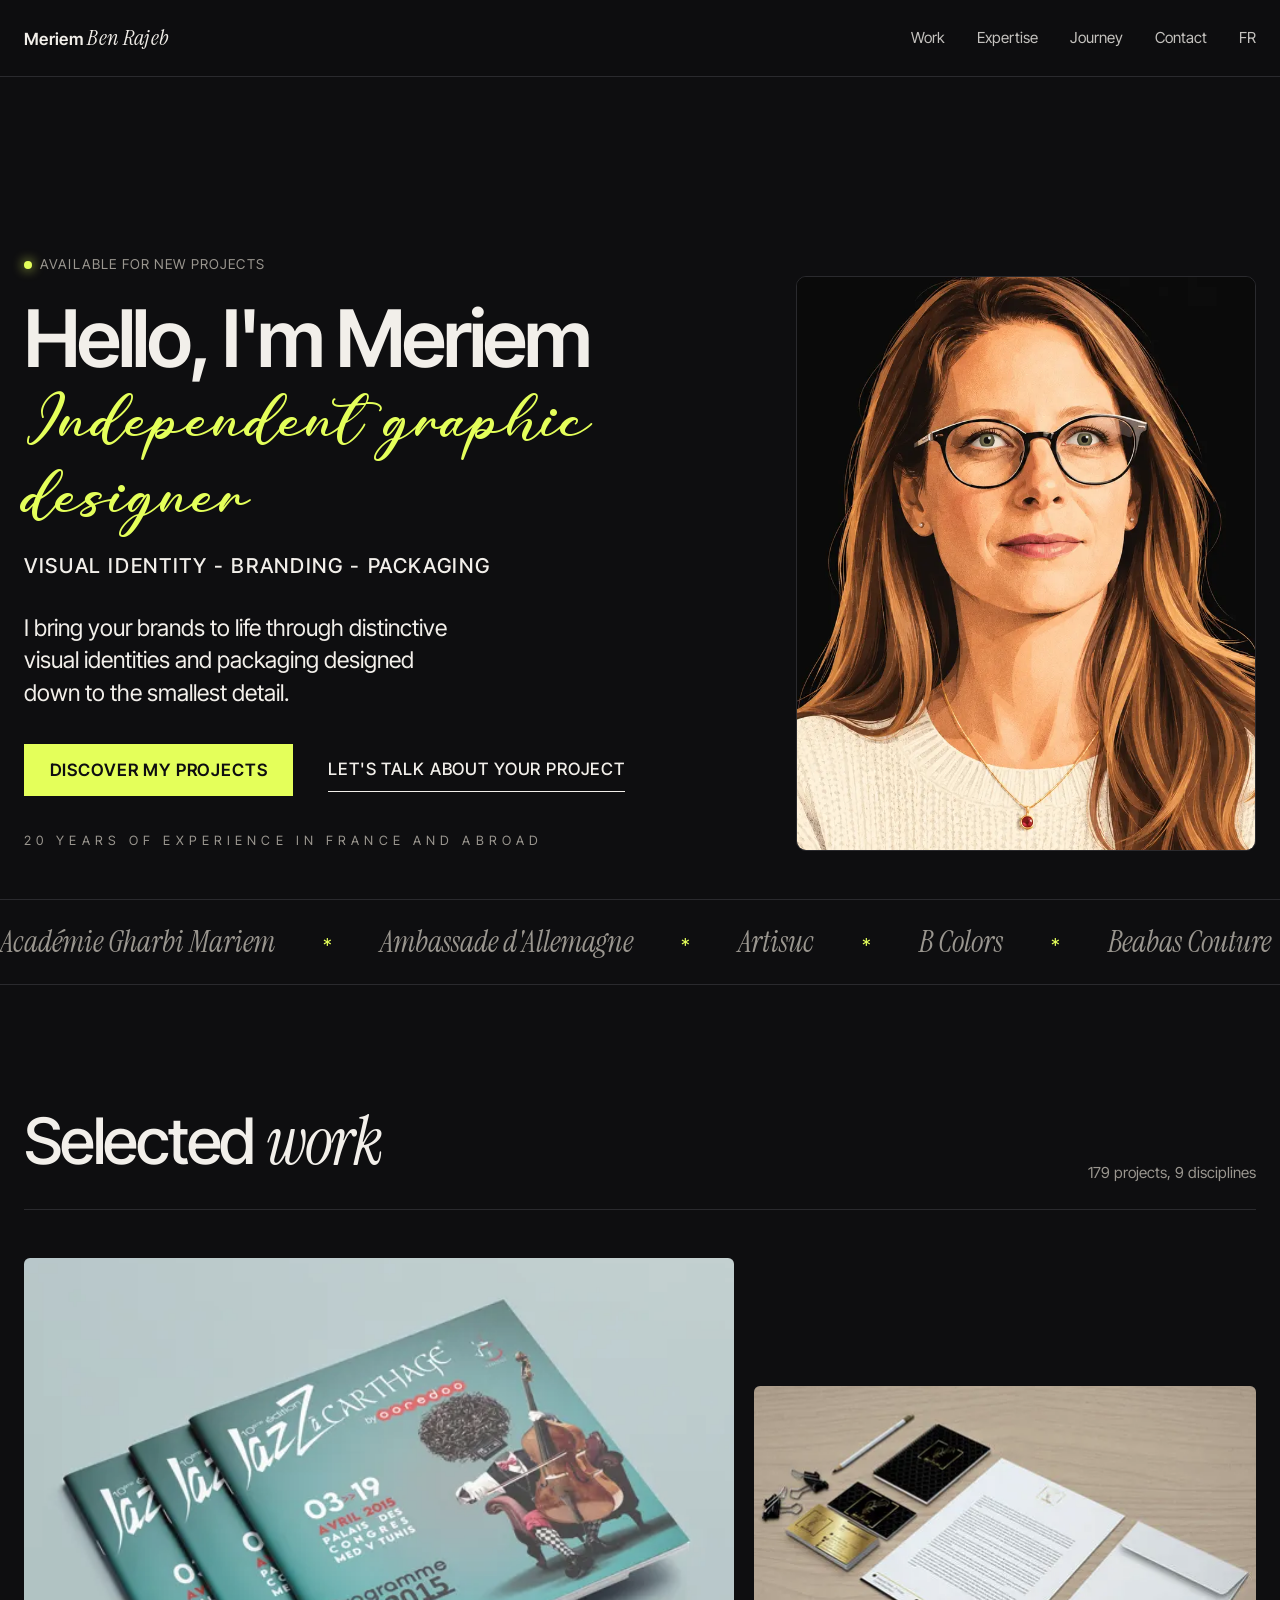
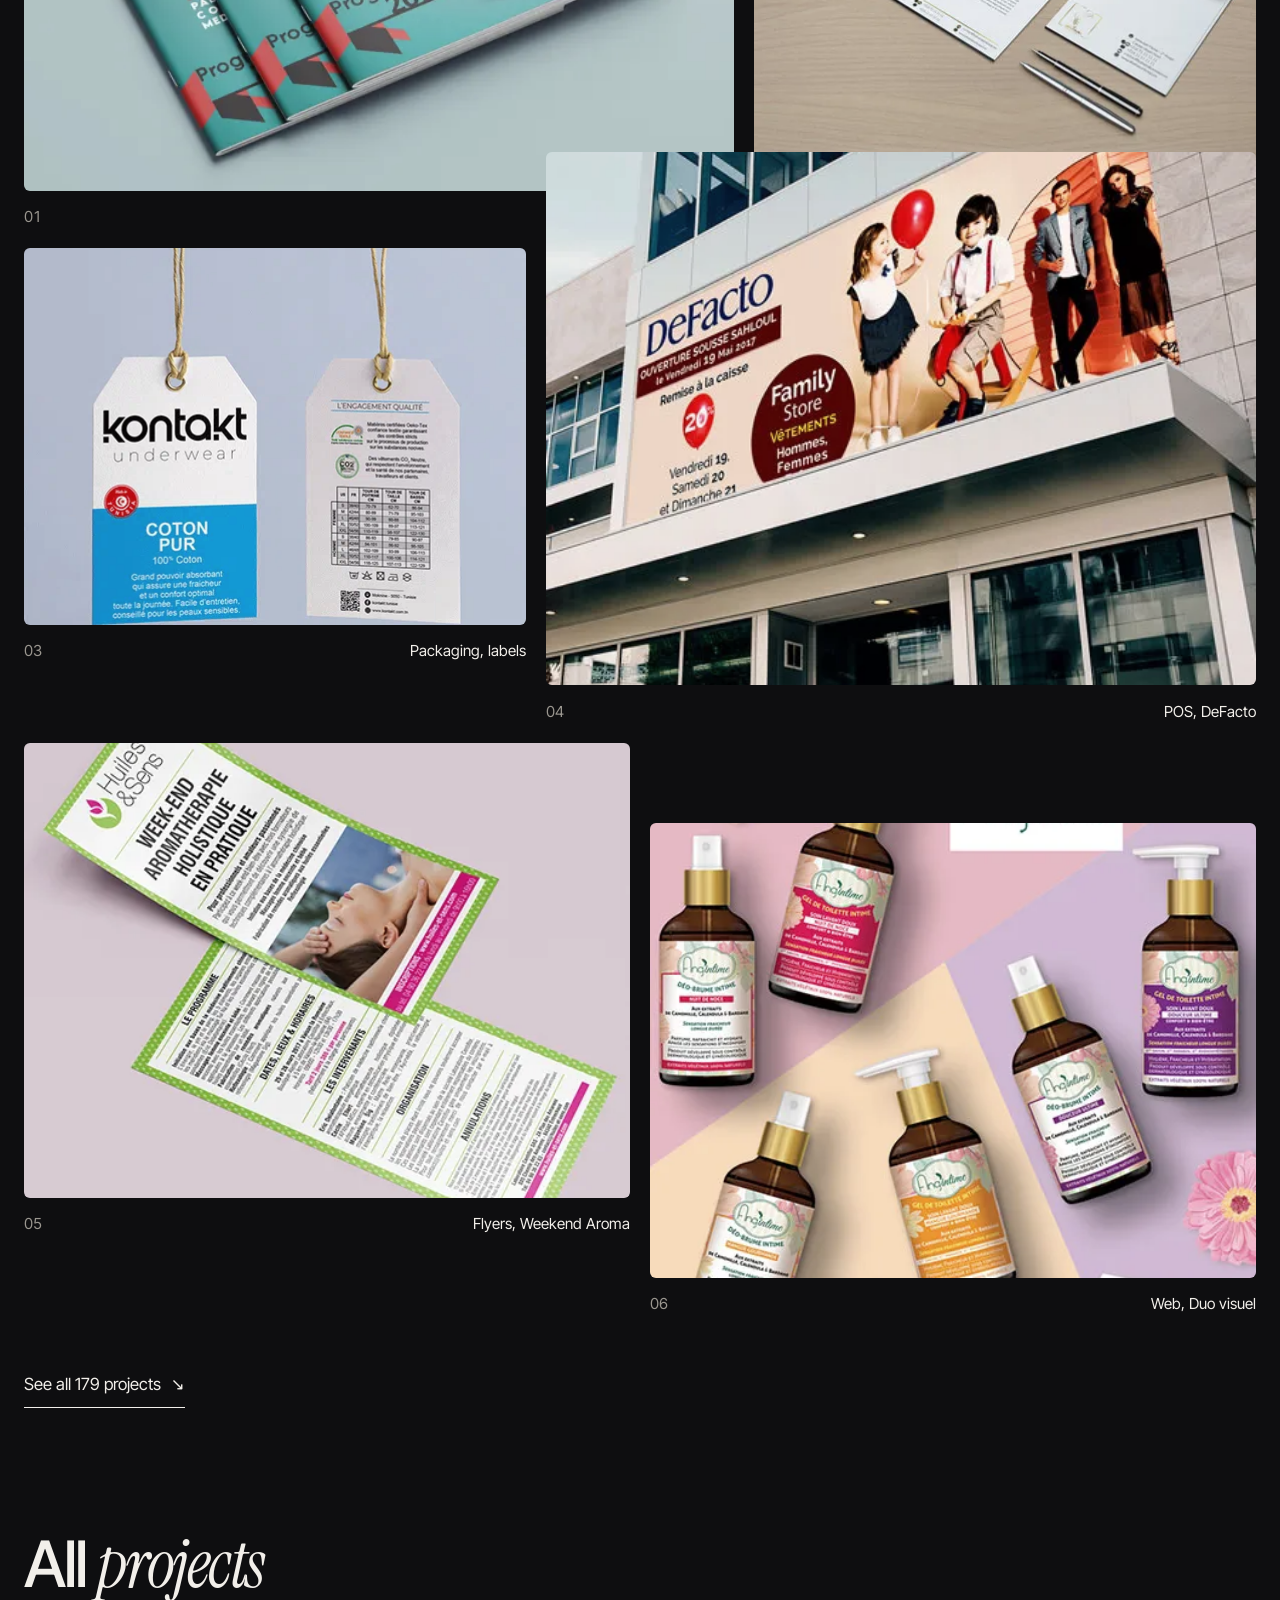
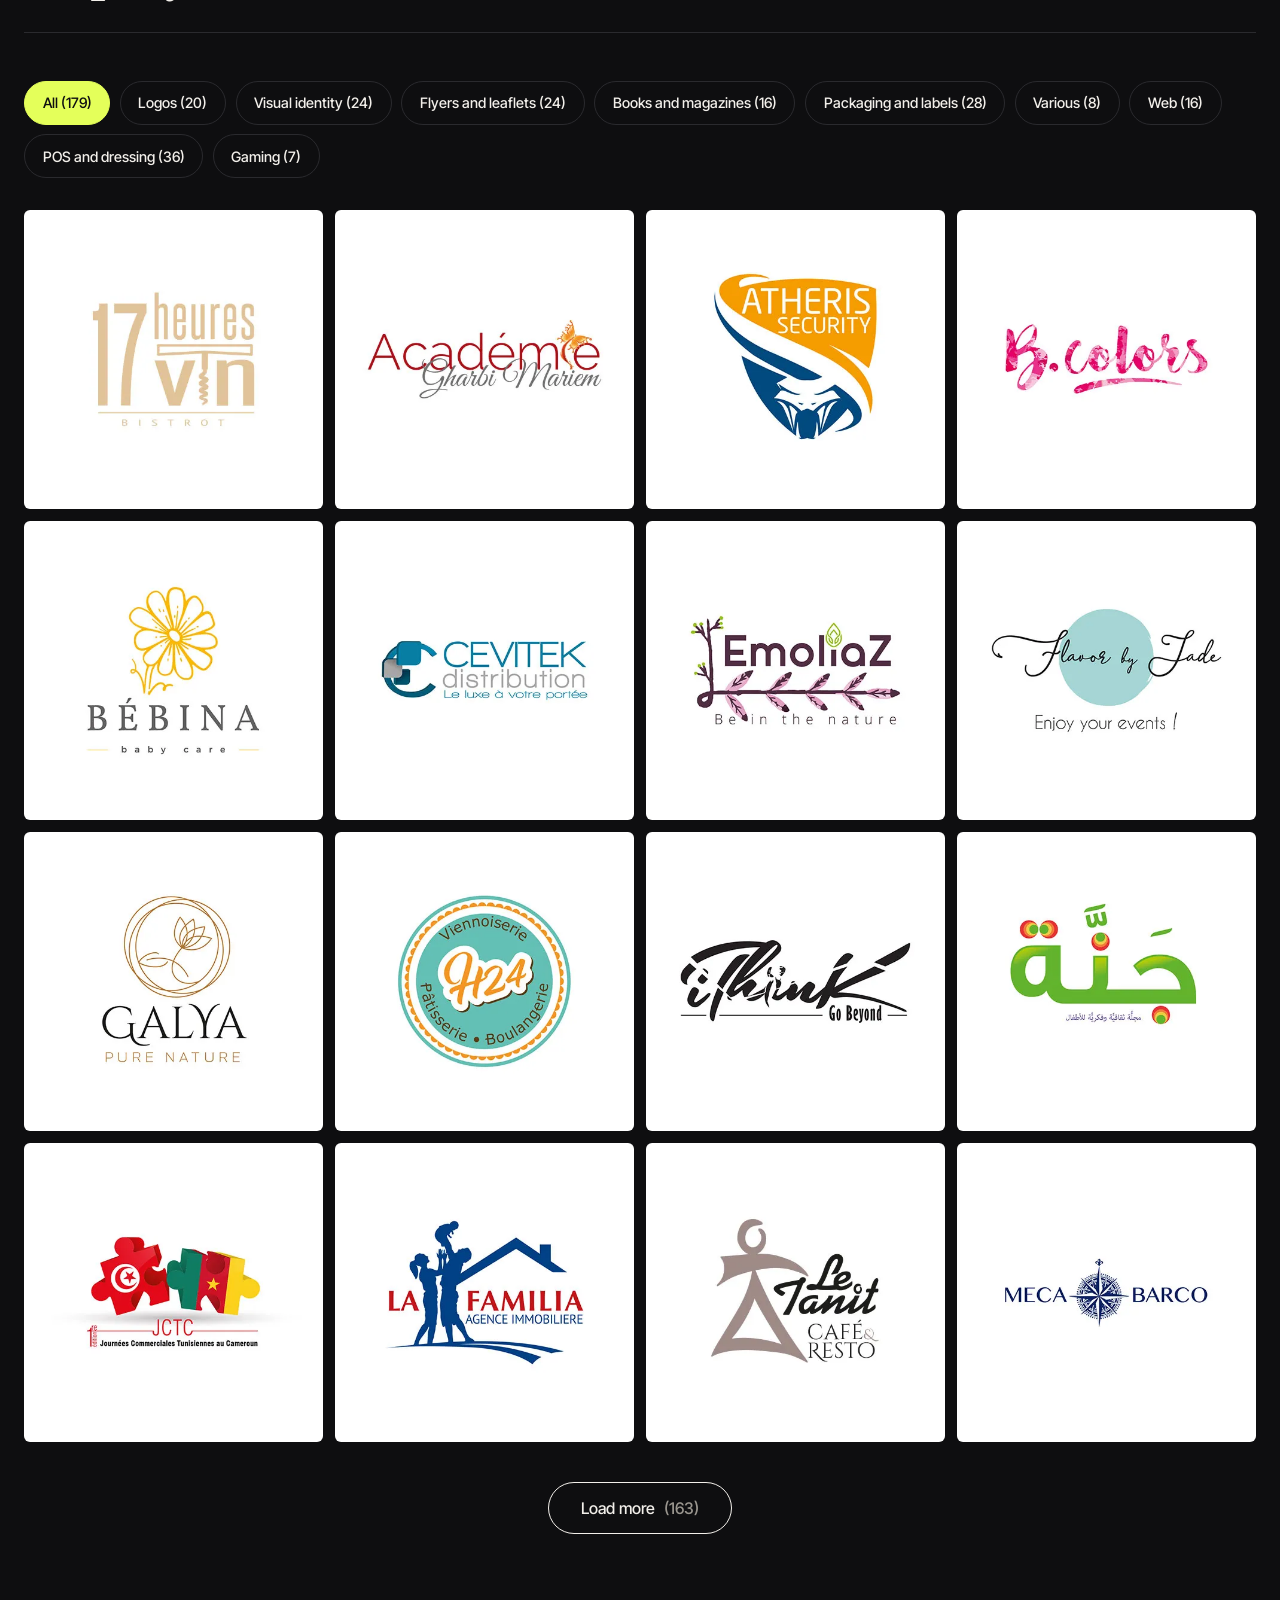
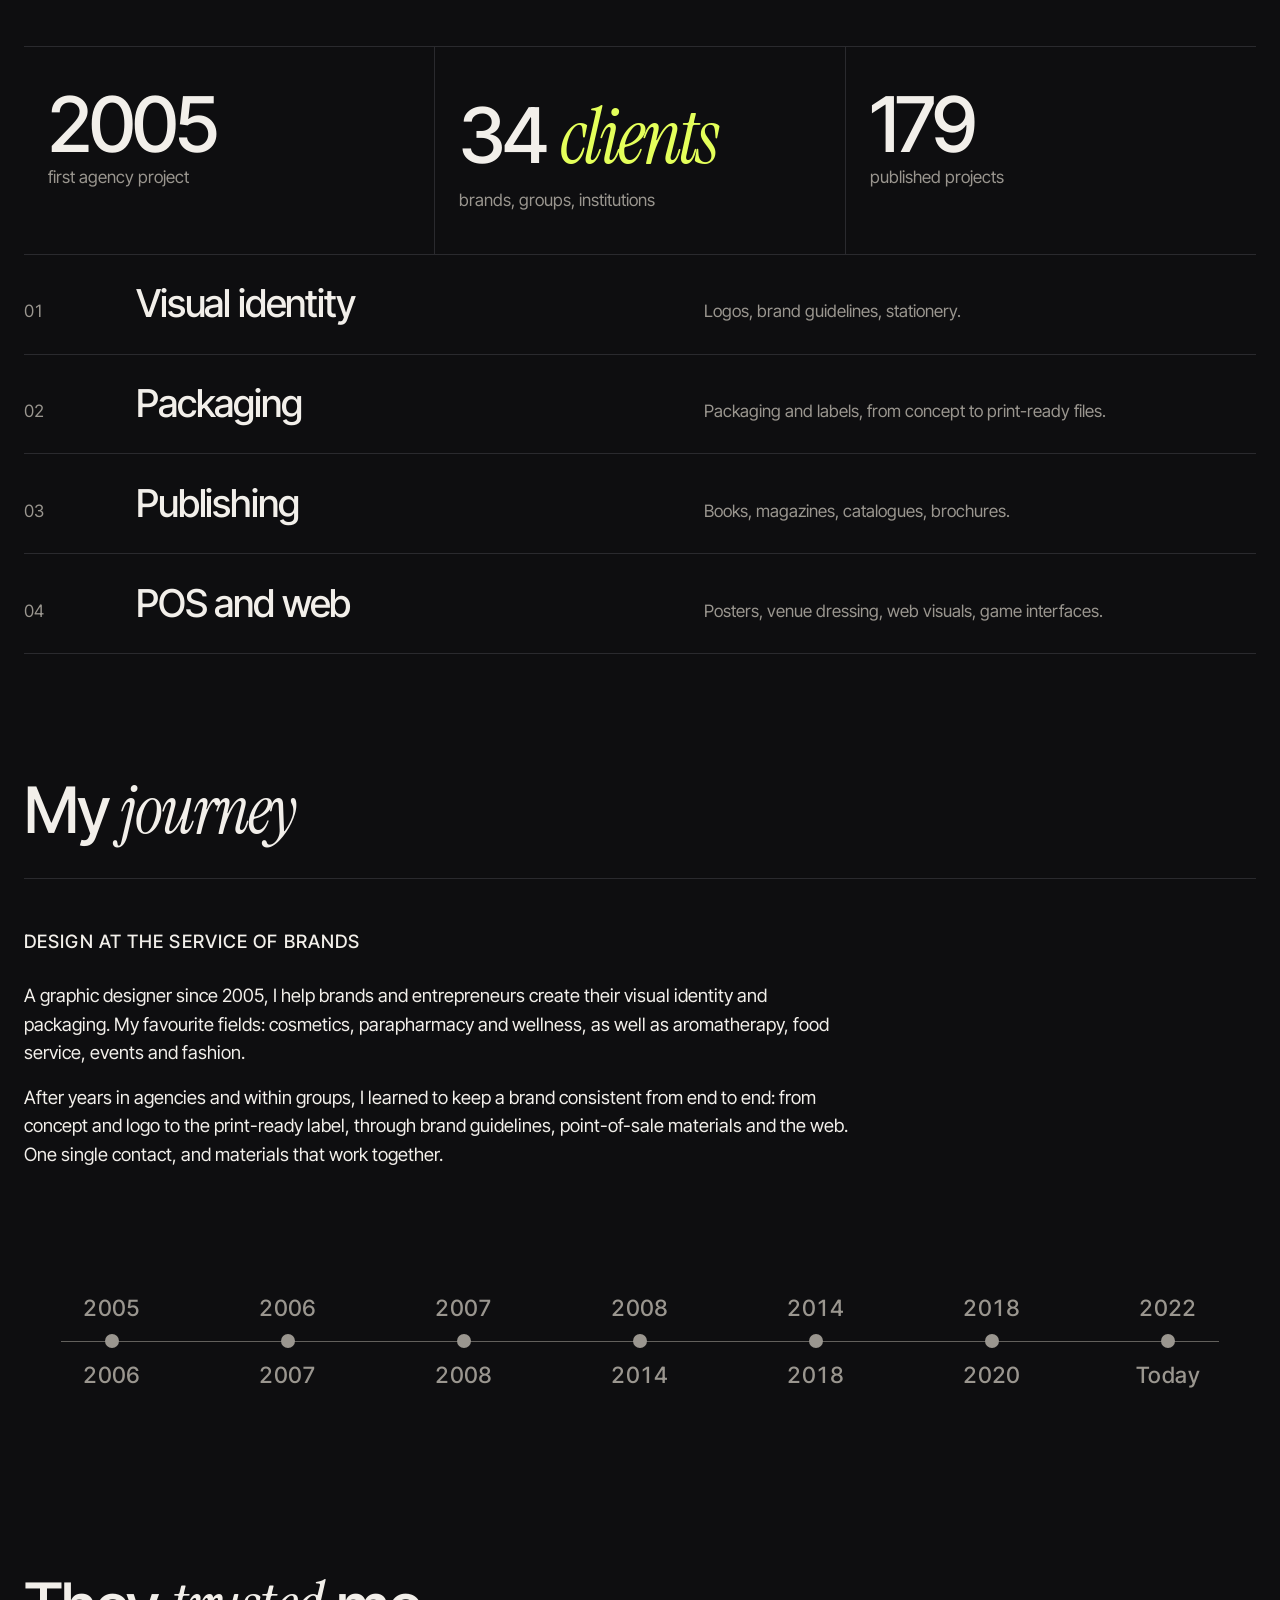
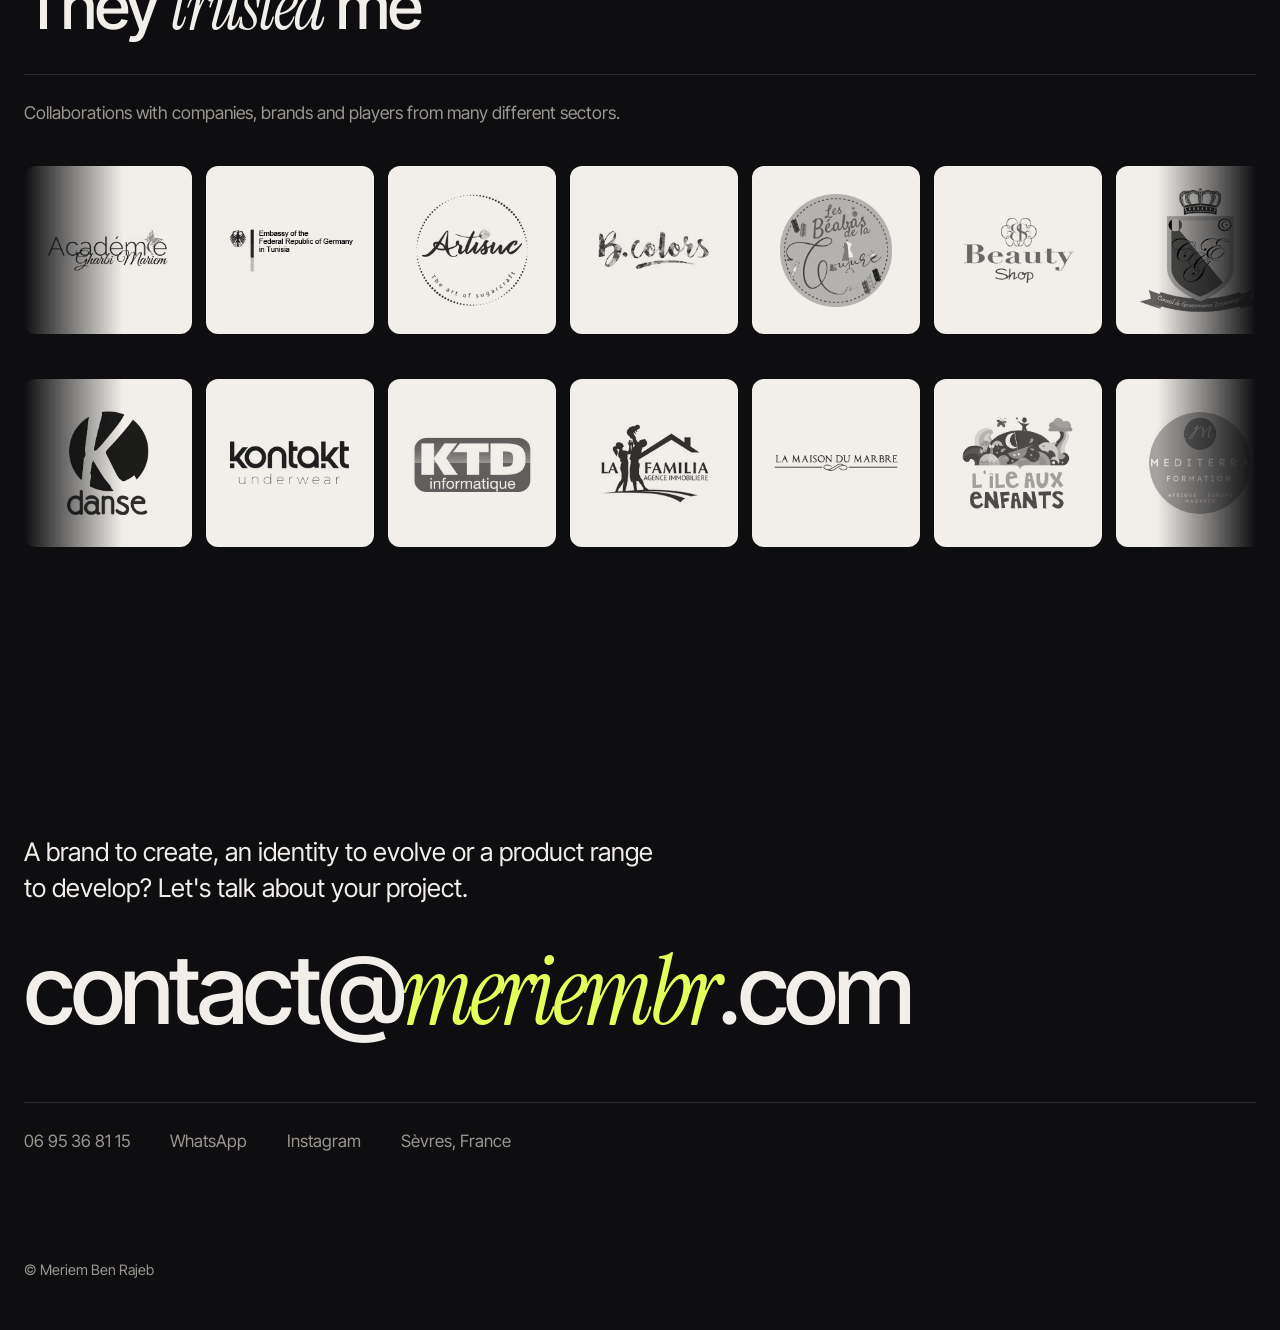
==== commit 7b427f9f: "content: new journey introduction text" ====
--- a/en/index.html
+++ b/en/index.html
@@ -298,10 +298,8 @@
   <div class="entete-section"><h2>My <em>journey</em></h2></div>
   <div class="presentation">
     <p class="sous-titre">Design at the service of brands</p>
-    <p>An independent graphic designer since 2005, I help companies, brands and entrepreneurs create their visual universe.</p>
-    <p>From brand identity to packaging, I design graphic solutions that are consistent, attractive and tailored to the needs of each project.</p>
-    <p>My experience with agencies, groups and brands across different sectors has given me an approach that is creative, versatile and rigorous.</p>
-    <p>I pay particular attention to detail, visual consistency and quality, from the first concept to the final materials.</p>
+    <p>A graphic designer since 2005, I help brands and entrepreneurs create their visual identity and packaging. My favourite fields: cosmetics, parapharmacy and wellness, as well as aromatherapy, food service, events and fashion.</p>
+    <p>After years in agencies and within groups, I learned to keep a brand consistent from end to end: from concept and logo to the print-ready label, through brand guidelines, point-of-sale materials and the web. One single contact, and materials that work together.</p>
   </div>
   <ol class="chrono" aria-label="Career milestones">
     <li class="etape"><button type="button" class="date" aria-expanded="false" aria-controls="etape-0"><span class="debut">2005</span><span class="point" aria-hidden="true"></span><span class="fin">2006</span><span class="sr-only">, Graphic design intern</span></button><div class="carte-etape" id="etape-0" role="group" aria-label="2005 2006, Graphic design intern" hidden><button type="button" class="carte-fermer" aria-label="Close">&#215;</button><h3>Graphic design intern</h3><p>First agency experience: helping create print communication materials and producing graphics for various projects.</p><p class="structure">Zazacrea agency</p></div></li>
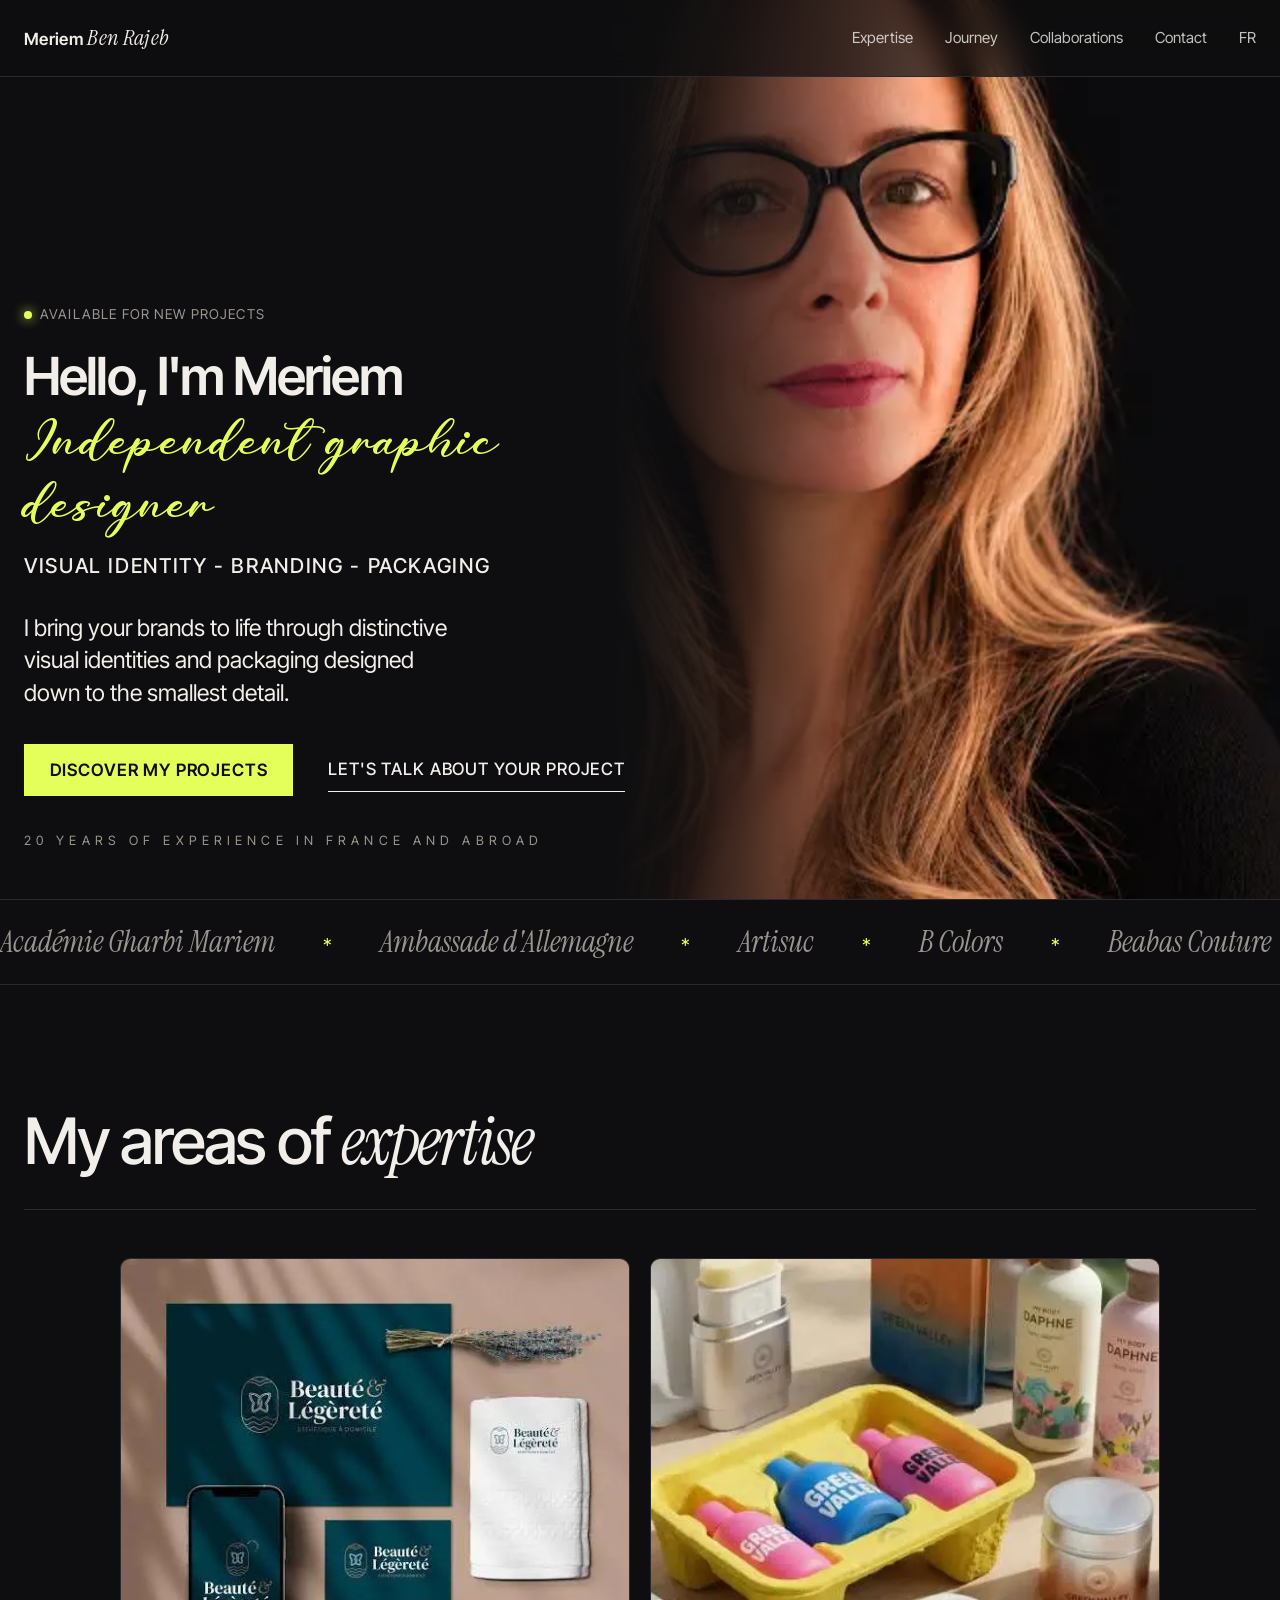
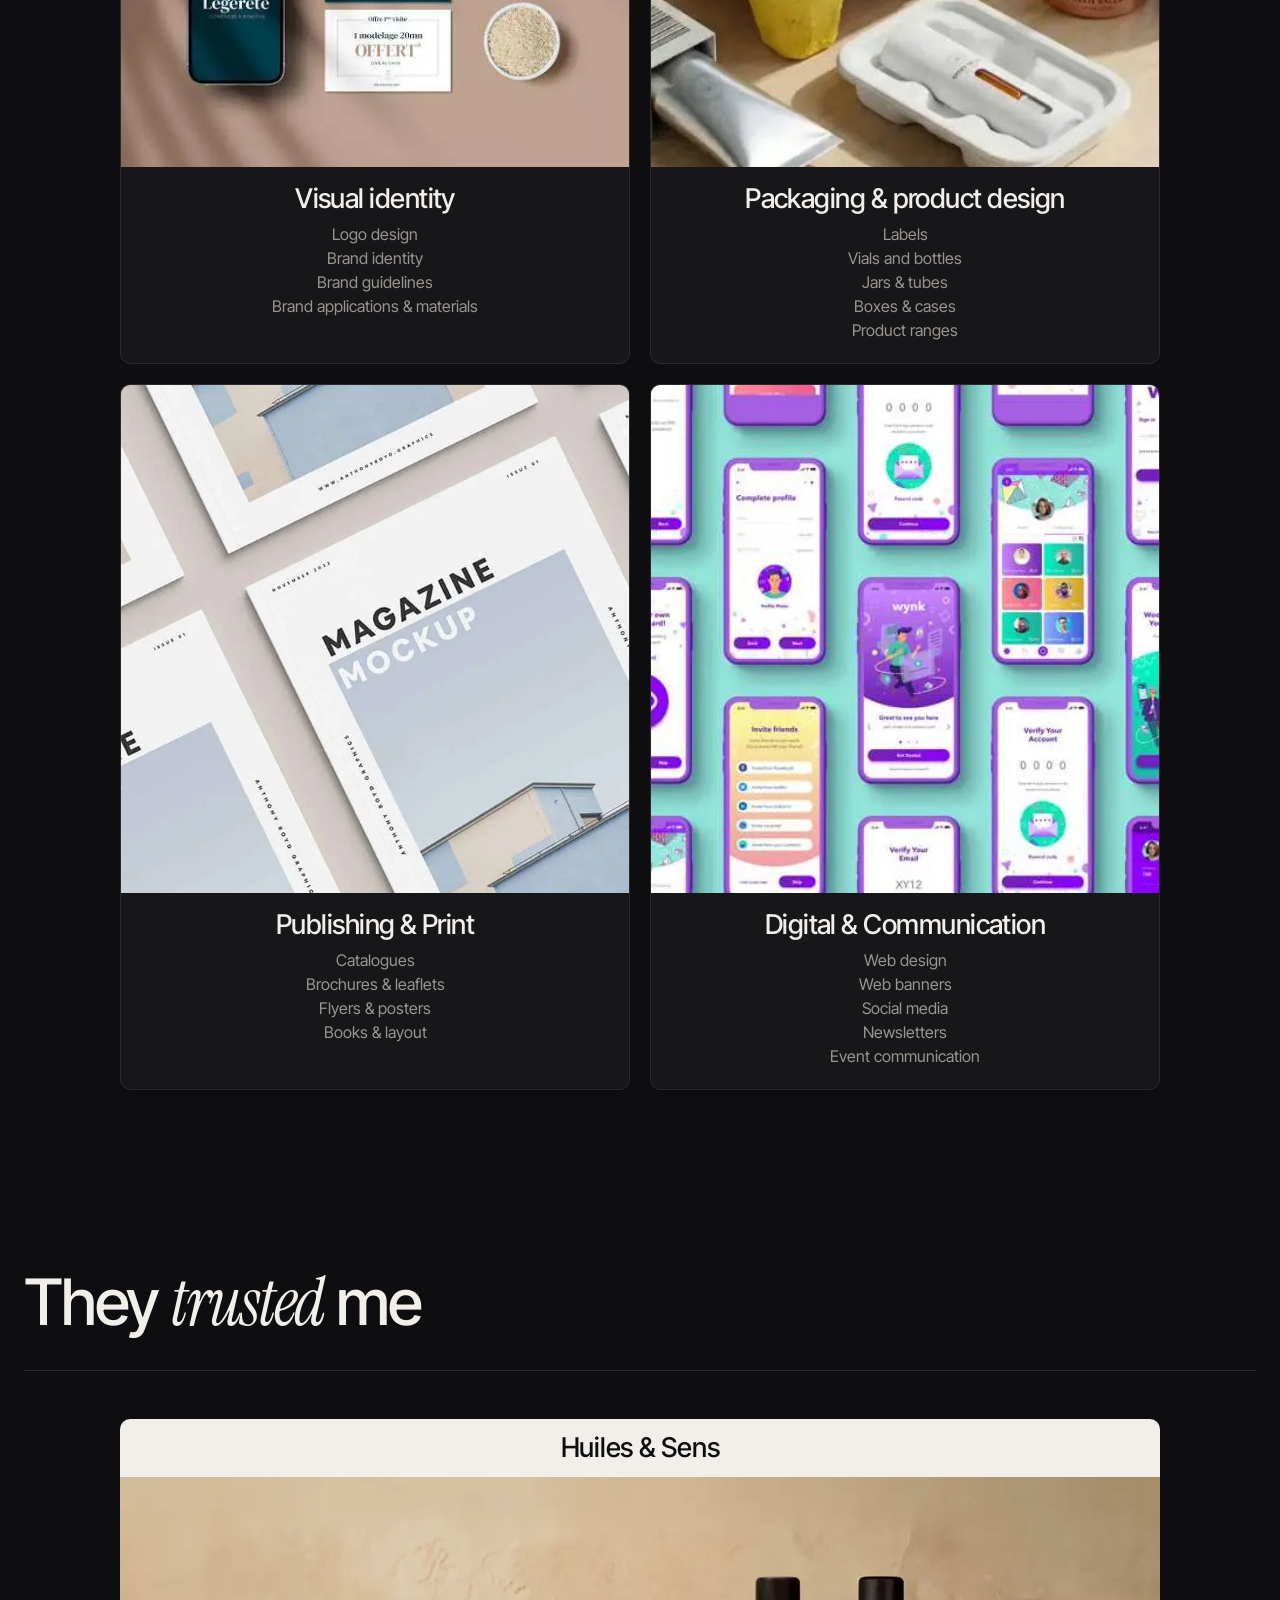
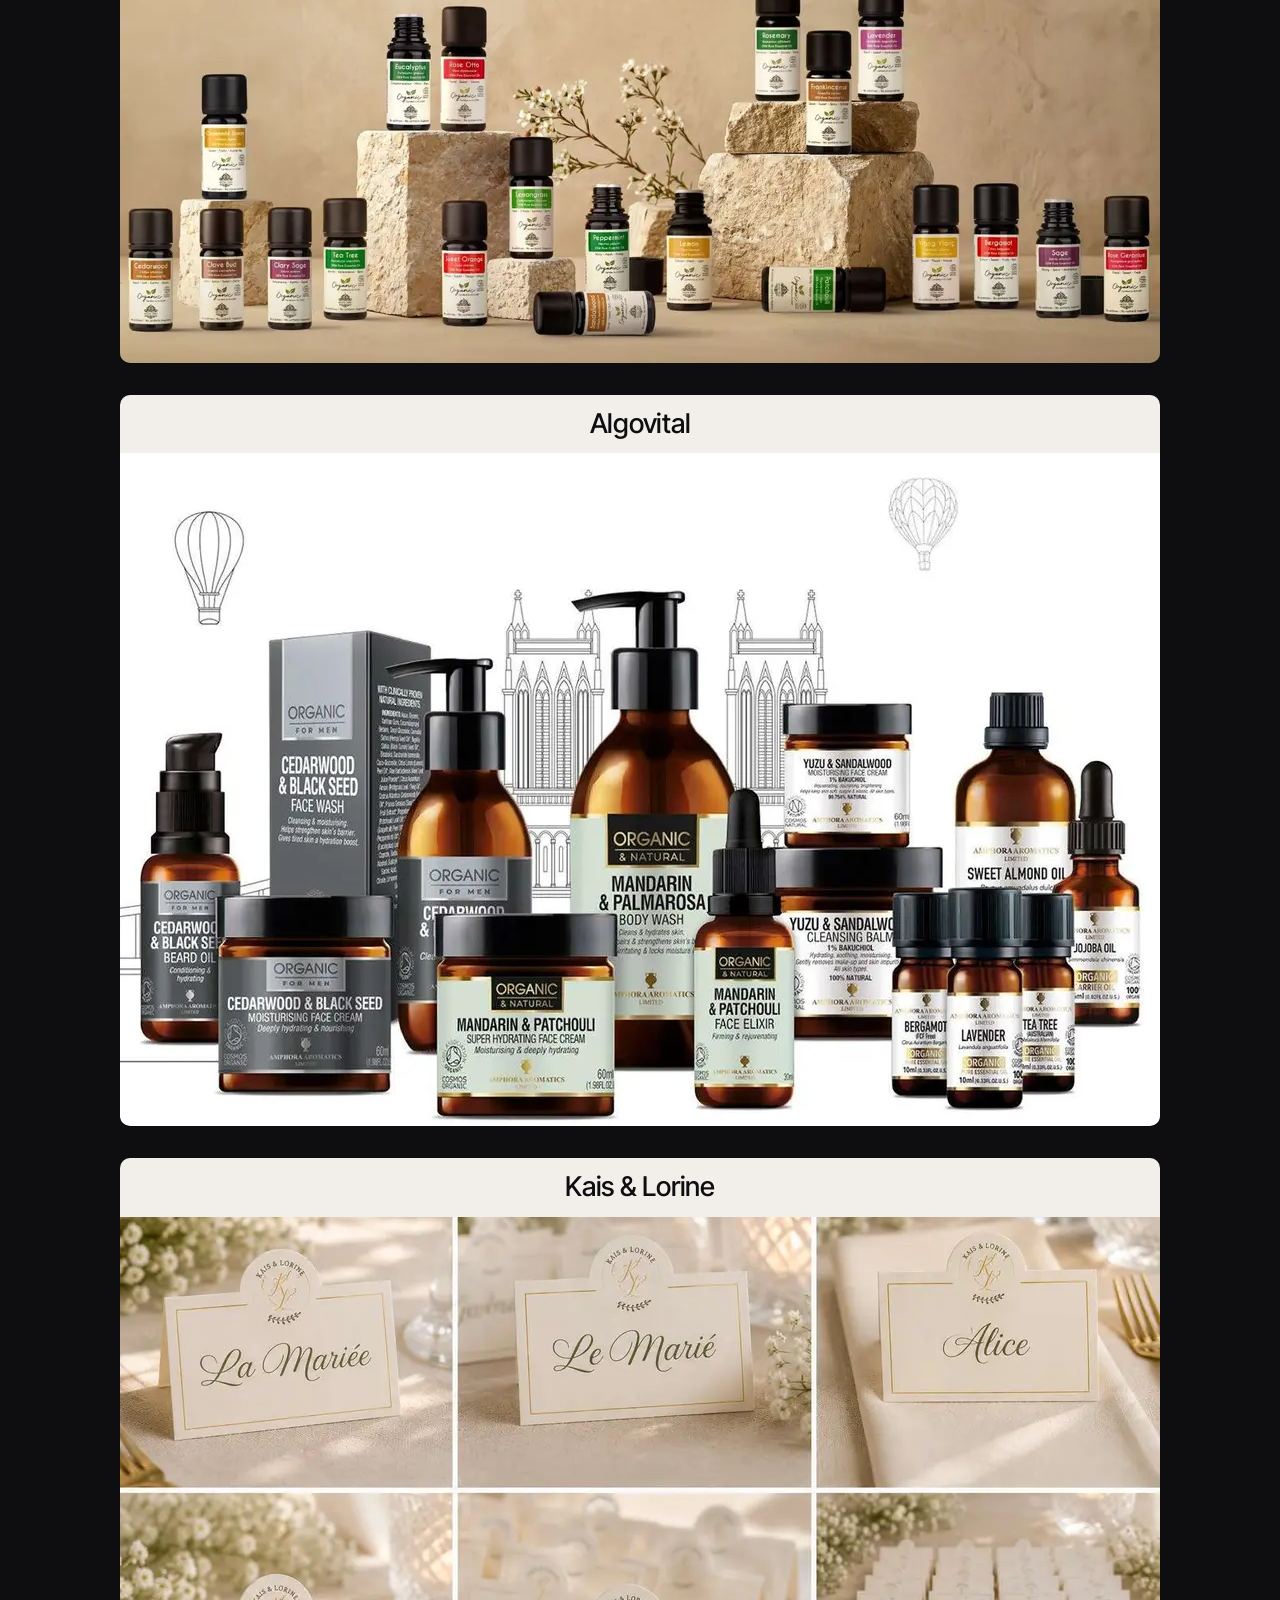
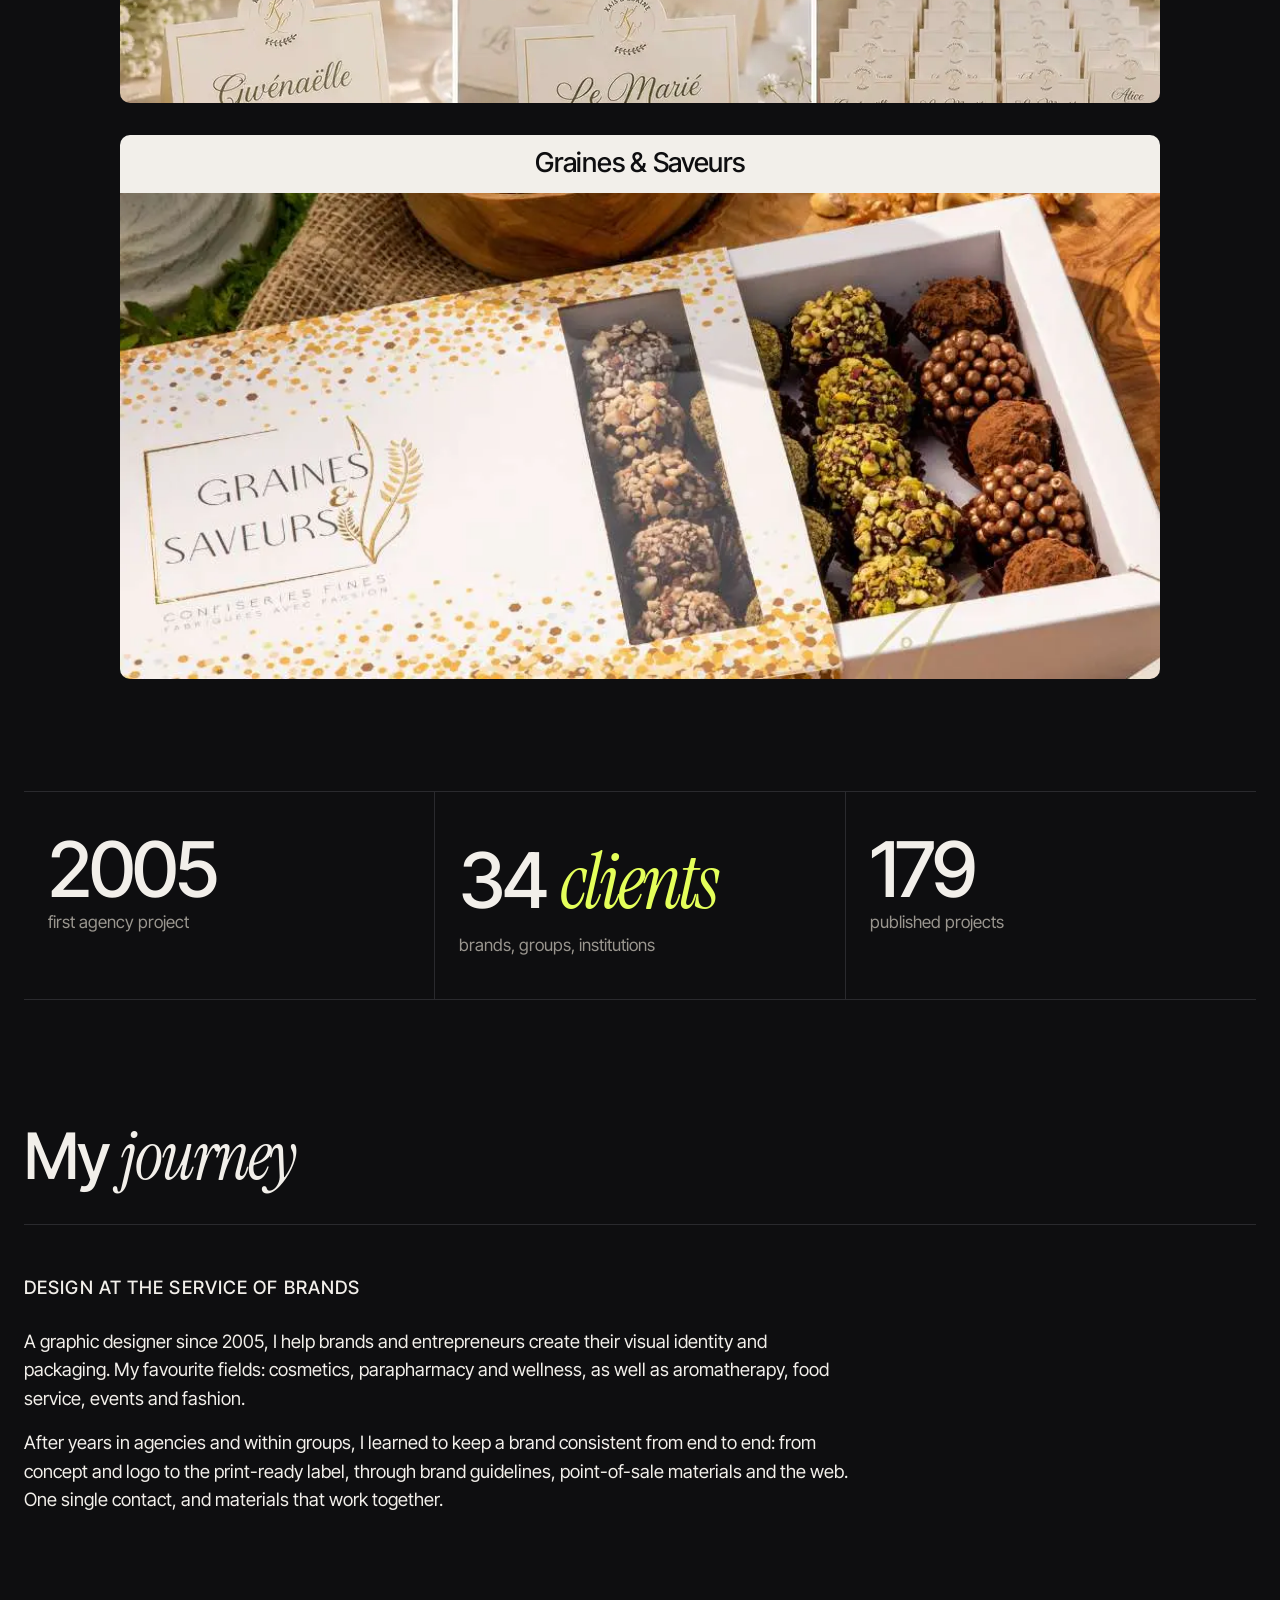
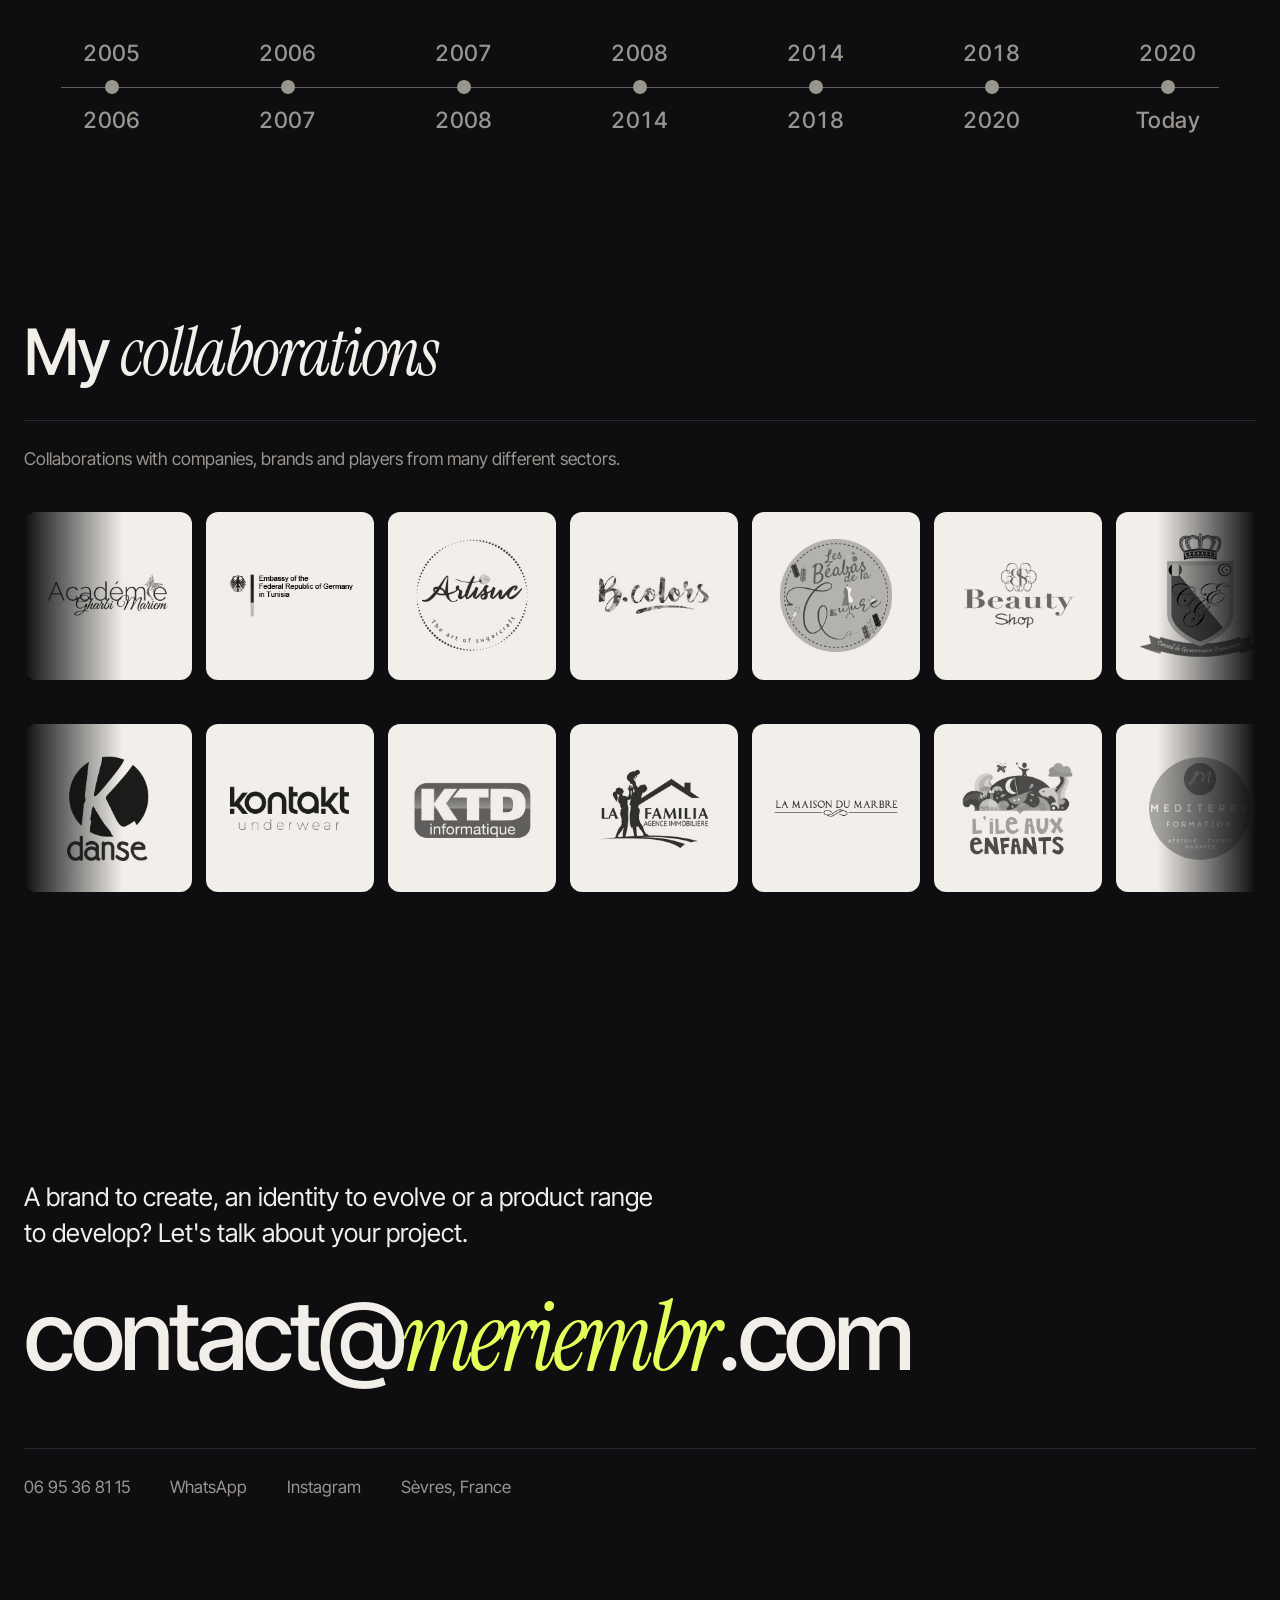
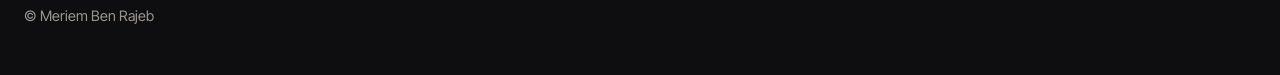
==== commit c7993656: "feat: hero photo, domaines d'expertise avec galerie, confiance, collaborations, témoignages masqués," ====
--- a/en/index.html
+++ b/en/index.html
@@ -16,6 +16,8 @@
 <link rel="icon" type="image/png" sizes="32x32" href="../img/favicon/favicon-32x32.png">
 <link rel="apple-touch-icon" href="../img/favicon/apple-touch-icon.png">
 <link rel="preload" href="../fonts/inter-tight.woff2" as="font" type="font/woff2" crossorigin>
+<link rel="preload" as="image" href="../img/hero/hero-mobile.webp" media="(max-width: 959px)" fetchpriority="high">
+<link rel="preload" as="image" imagesrcset="../img/hero/hero-1200.webp 1200w, ../img/hero/hero-1876.webp 1876w" imagesizes="100vw" media="(min-width: 960px)" fetchpriority="high">
 <link rel="stylesheet" href="../css/site.css">
 <script>document.documentElement.classList.replace("no-js", "js")</script>
 <script type="module" src="../js/site.js"></script>
@@ -24,16 +26,16 @@
 </script>
 </head>
 <body>
-<a class="lien-evitement" href="#toutes">Skip to work</a>
+<a class="lien-evitement" href="#expertise">Skip to work</a>
 
 <header class="top"><div class="c">
   <a class="logo" href="#accueil">Meriem <em>Ben Rajeb</em></a>
   <nav aria-label="Main navigation">
     <button type="button" id="menu-bouton" aria-expanded="false" aria-controls="menu">Menu</button>
     <ul id="menu">
-      <li><a href="#travaux">Work</a></li>
       <li><a href="#expertise">Expertise</a></li>
       <li><a href="#parcours">Journey</a></li>
+      <li><a href="#collaborations">Collaborations</a></li>
       <li><a href="#contact">Contact</a></li>
       <li><a href="../" hreflang="fr" lang="fr">FR</a></li>
     </ul>
@@ -41,61 +43,34 @@
 </div></header>
 
 <main>
-<section id="accueil" class="hero"><div class="c">
-  <div class="hero-grille">
-    <div>
+<section id="accueil" class="hero">
+  <picture class="hero-photo">
+    <source media="(max-width: 959px)" srcset="../img/hero/hero-mobile.webp" width="640" height="750">
+    <img src="../img/hero/hero-1876.webp" srcset="../img/hero/hero-1200.webp 1200w, ../img/hero/hero-1876.webp 1876w" sizes="100vw" width="1876" height="750" alt="Meriem Ben Rajeb" fetchpriority="high">
+  </picture>
+  <div class="c"><div class="hero-texte">
       <p class="surtitre"><span class="dispo">Available for new projects</span></p>
       <h1 class="nom">Hello, I&#x27;m Meriem <span class="script">Independent graphic designer</span></h1>
       <p class="metiers">Visual identity - Branding - Packaging</p>
       <p class="accroche">I bring your brands to life through distinctive visual identities and packaging designed down to the smallest detail.</p>
-      <div class="hero-actions"><a class="btn-accent" href="#travaux">Discover my projects</a><a class="btn-lien" href="#contact">Let&#x27;s talk about your project</a></div>
+      <div class="hero-actions"><a class="btn-accent" href="#expertise">Discover my projects</a><a class="btn-lien" href="#contact">Let&#x27;s talk about your project</a></div>
       <p class="experience">20 years of experience in France and abroad</p>
-    </div>
-    <div class="avatar" aria-hidden="true">
-      <svg viewBox="150 40 954 1192" preserveAspectRatio="xMidYMid slice">
-        <defs>
-          <radialGradient id="iris"><stop offset="0" stop-color="#9A9470"/><stop offset=".55" stop-color="#77714F"/><stop offset="1" stop-color="#3E3A2A"/></radialGradient>
-          <clipPath id="oeil-g"><ellipse cx="546" cy="380" rx="40" ry="13"/></clipPath>
-          <clipPath id="oeil-d"><ellipse cx="749" cy="378" rx="41" ry="13"/></clipPath>
-        </defs>
-        <image href="../img/avatar.webp" width="1254" height="1254"/>
-        <g clip-path="url(#oeil-g)"><g class="pupille"><circle cx="546" cy="380" r="16" fill="url(#iris)"/><circle cx="546" cy="380" r="7" fill="#141210"/><circle cx="551" cy="375" r="3" fill="#fff" opacity=".9"/></g></g>
-        <g clip-path="url(#oeil-d)"><g class="pupille"><circle cx="749" cy="378" r="16" fill="url(#iris)"/><circle cx="749" cy="378" r="7" fill="#141210"/><circle cx="754" cy="373" r="3" fill="#fff" opacity=".9"/></g></g>
-      </svg>
-    </div>
-  </div>
-</div></section>
+  </div></div>
+</section>
 
 <div class="bandeau" aria-label="Clients"><div class="piste"><!-- bandeau:debut --><span>Académie Gharbi Mariem</span><span>Ambassade d&#x27;Allemagne</span><span>Artisuc</span><span>B Colors</span><span>Beabas Couture</span><span>Beauty Shop</span><span>CGBET</span><span>DeFacto</span><span>DEMCO</span><span>Demoiselle</span><span>Emoliaz</span><span>Giordano</span><span>Glossip Milano</span><span>H24</span><span>Hamila Accessories</span><span>Ideal Service</span><span>Jadmire Pharma</span><span>Kdanse</span><span>Kontakt</span><span>KTD Informatique</span><span>La Familia</span><span>La maison du marbre</span><span>L&#x27;ile aux enfants</span><span>Mediterra</span><span>Prosmetics</span><span>Pyramide</span><span>Scoop Organisation</span><span>Soleil d&#x27;orient</span><span>SPA RAC</span><span>Start Act</span><span>The Factory</span><span>Watts</span><span>Zahrat Zanbaq</span><span>Zayati Confection</span><span aria-hidden="true"><span>Académie Gharbi Mariem</span><span>Ambassade d&#x27;Allemagne</span><span>Artisuc</span><span>B Colors</span><span>Beabas Couture</span><span>Beauty Shop</span><span>CGBET</span><span>DeFacto</span><span>DEMCO</span><span>Demoiselle</span><span>Emoliaz</span><span>Giordano</span><span>Glossip Milano</span><span>H24</span><span>Hamila Accessories</span><span>Ideal Service</span><span>Jadmire Pharma</span><span>Kdanse</span><span>Kontakt</span><span>KTD Informatique</span><span>La Familia</span><span>La maison du marbre</span><span>L&#x27;ile aux enfants</span><span>Mediterra</span><span>Prosmetics</span><span>Pyramide</span><span>Scoop Organisation</span><span>Soleil d&#x27;orient</span><span>SPA RAC</span><span>Start Act</span><span>The Factory</span><span>Watts</span><span>Zahrat Zanbaq</span><span>Zayati Confection</span></span><!-- bandeau:fin --></div></div>
 
-<section id="travaux" class="section"><div class="c">
-  <div class="entete-section"><h2>Selected <em>work</em></h2><span class="compte">179 projects, 9 disciplines</span></div>
-  <div id="selection" class="grille"><!-- selection:debut -->
-<a class="projet" href="../img/portfolio/books_magazines/5-jac2015.jpg" data-fichier="img/portfolio/books_magazines/5-jac2015.jpg"><div class="cadre"><img src="../img/min/books_magazines/5-jac2015.webp" alt="Publishing, JAC 2015" loading="lazy" decoding="async"></div><div class="legende"><span>01</span><span>Publishing, JAC 2015</span></div></a>
-<a class="projet" href="../img/portfolio/visual_identity/1-Zahrat-Zanbaq.jpg" data-fichier="img/portfolio/visual_identity/1-Zahrat-Zanbaq.jpg"><div class="cadre"><img src="../img/min/visual_identity/1-Zahrat-Zanbaq.webp" alt="Identity, Zahrat Zanbaq" loading="lazy" decoding="async"></div><div class="legende"><span>02</span><span>Identity, Zahrat Zanbaq</span></div></a>
-<a class="projet" href="../img/portfolio/packaging_labels/1-Hangtags.gif" data-fichier="img/portfolio/packaging_labels/1-Hangtags.gif"><div class="cadre"><img src="../img/min/packaging_labels/1-Hangtags.webp" alt="Packaging, labels" loading="lazy" decoding="async"></div><div class="legende"><span>03</span><span>Packaging, labels</span></div></a>
-<a class="projet" href="../img/portfolio/pos_panels_dressing/1-defacto.jpg" data-fichier="img/portfolio/pos_panels_dressing/1-defacto.jpg"><div class="cadre"><img src="../img/min/pos_panels_dressing/1-defacto.webp" alt="POS, DeFacto" loading="lazy" decoding="async"></div><div class="legende"><span>04</span><span>POS, DeFacto</span></div></a>
-<a class="projet" href="../img/portfolio/flyers_leaflets/1-weekend-aroma.jpg" data-fichier="img/portfolio/flyers_leaflets/1-weekend-aroma.jpg"><div class="cadre"><img src="../img/min/flyers_leaflets/1-weekend-aroma.webp" alt="Flyers, Weekend Aroma" loading="lazy" decoding="async"></div><div class="legende"><span>05</span><span>Flyers, Weekend Aroma</span></div></a>
-<a class="projet" href="../img/portfolio/web/1-duo-visuel.jpg" data-fichier="img/portfolio/web/1-duo-visuel.jpg"><div class="cadre"><img src="../img/min/web/1-duo-visuel.webp" alt="Web, Duo visuel" loading="lazy" decoding="async"></div><div class="legende"><span>06</span><span>Web, Duo visuel</span></div></a>
-<!-- selection:fin --></div>
-  <a class="tout-voir" href="#toutes">See all 179 projects <span aria-hidden="true">&#8600;</span></a>
-</div></section>
-
-<section id="toutes" class="section"><div class="c">
-  <div class="entete-section"><h2>All <em>projects</em></h2></div>
-  <div id="filtres" class="filtres" role="group" aria-label="Filter by category"><!-- filtres:debut -->
-<button type="button" class="pilule" data-cat="tout" aria-pressed="true">All (179)</button>
-<button type="button" class="pilule" data-cat="logos" aria-pressed="false">Logos (20)</button>
-<button type="button" class="pilule" data-cat="visual_identity" aria-pressed="false">Visual identity (24)</button>
-<button type="button" class="pilule" data-cat="flyers_leaflets" aria-pressed="false">Flyers and leaflets (24)</button>
-<button type="button" class="pilule" data-cat="books_magazines" aria-pressed="false">Books and magazines (16)</button>
-<button type="button" class="pilule" data-cat="packaging_labels" aria-pressed="false">Packaging and labels (28)</button>
-<button type="button" class="pilule" data-cat="various" aria-pressed="false">Various (8)</button>
-<button type="button" class="pilule" data-cat="web" aria-pressed="false">Web (16)</button>
-<button type="button" class="pilule" data-cat="pos_panels_dressing" aria-pressed="false">POS and dressing (36)</button>
-<button type="button" class="pilule" data-cat="gaming" aria-pressed="false">Gaming (7)</button>
-<!-- filtres:fin --></div>
-  <ul id="grille" class="grille-carres"><!-- travaux:debut -->
+<section id="expertise" class="section expertise"><div class="c">
+  <div class="entete-section"><h2>My areas of <em>expertise</em></h2></div>
+  <ul class="domaines">
+    <li class="domaine"><img src="../img/domaines/identite.webp" width="554" height="523" alt="Visual identity" loading="lazy" decoding="async"><h3><a class="domaine-lien" href="#galerie-identite" data-domaine="identite">Visual identity</a></h3><ul><li>Logo design</li><li>Brand identity</li><li>Brand guidelines</li><li>Brand applications &amp; materials</li></ul></li>
+    <li class="domaine"><img src="../img/domaines/packaging.webp" width="438" height="560" alt="Packaging &amp; product design" loading="lazy" decoding="async"><h3><a class="domaine-lien" href="#galerie-packaging" data-domaine="packaging">Packaging &amp; product design</a></h3><ul><li>Labels</li><li>Vials and bottles</li><li>Jars &amp; tubes</li><li>Boxes &amp; cases</li><li>Product ranges</li></ul></li>
+    <li class="domaine"><img src="../img/domaines/edition.webp" width="667" height="868" alt="Publishing &amp; Print" loading="lazy" decoding="async"><h3><a class="domaine-lien" href="#galerie-edition" data-domaine="edition">Publishing &amp; Print</a></h3><ul><li>Catalogues</li><li>Brochures &amp; leaflets</li><li>Flyers &amp; posters</li><li>Books &amp; layout</li></ul></li>
+    <li class="domaine"><img src="../img/domaines/digital.webp" width="434" height="434" alt="Digital &amp; Communication" loading="lazy" decoding="async"><h3><a class="domaine-lien" href="#galerie-digital" data-domaine="digital">Digital &amp; Communication</a></h3><ul><li>Web design</li><li>Web banners</li><li>Social media</li><li>Newsletters</li><li>Event communication</li></ul></li>
+  </ul>
+  <div id="galeries" class="galeries"><!-- travaux:debut -->
+<section class="galerie" id="galerie-identite" data-domaine="identite" aria-labelledby="titre-identite"><h3 id="titre-identite">Visual identity <span>(44)</span></h3>
+<ul class="mosaique">
 <li class="vignette" data-cat="logos"><a href="../img/portfolio/logos/1-17hvin.jpg"><img src="../img/min/logos/1-17hvin.webp" width="500" height="500" alt="Logos, 17hvin" loading="lazy" decoding="async"><span class="vignette-legende">Logos, 17hvin</span></a></li>
 <li class="vignette" data-cat="logos"><a href="../img/portfolio/logos/2-academie-gharbi-mariem.jpg"><img src="../img/min/logos/2-academie-gharbi-mariem.webp" width="500" height="500" alt="Logos, Academie Gharbi Mariem" loading="lazy" decoding="async"><span class="vignette-legende">Logos, Academie Gharbi Mariem</span></a></li>
 <li class="vignette" data-cat="logos"><a href="../img/portfolio/logos/3-atheris-securite.jpg"><img src="../img/min/logos/3-atheris-securite.webp" width="500" height="500" alt="Logos, Atheris Securite" loading="lazy" decoding="async"><span class="vignette-legende">Logos, Atheris Securite</span></a></li>
@@ -140,6 +115,40 @@
 <li class="vignette" data-cat="visual_identity"><a href="../img/portfolio/visual_identity/22-business-card-zahart-zanbaq.jpg"><img src="../img/min/visual_identity/22-business-card-zahart-zanbaq.webp" width="500" height="500" alt="Visual identity, Business Card Zahart Zanbaq" loading="lazy" decoding="async"><span class="vignette-legende">Visual identity, Business Card Zahart Zanbaq</span></a></li>
 <li class="vignette" data-cat="visual_identity"><a href="../img/portfolio/visual_identity/23-envelope-musiqat.jpg"><img src="../img/min/visual_identity/23-envelope-musiqat.webp" width="500" height="500" alt="Visual identity, Envelope Musiqat" loading="lazy" decoding="async"><span class="vignette-legende">Visual identity, Envelope Musiqat</span></a></li>
 <li class="vignette" data-cat="visual_identity"><a href="../img/portfolio/visual_identity/24-letterhaed-soft.jpg"><img src="../img/min/visual_identity/24-letterhaed-soft.webp" width="500" height="500" alt="Visual identity, Letterhaed Soft" loading="lazy" decoding="async"><span class="vignette-legende">Visual identity, Letterhaed Soft</span></a></li>
+</ul></section>
+<section class="galerie" id="galerie-packaging" data-domaine="packaging" aria-labelledby="titre-packaging"><h3 id="titre-packaging">Packaging &amp; product design <span>(28)</span></h3>
+<ul class="mosaique">
+<li class="vignette" data-cat="packaging_labels"><a href="../img/portfolio/packaging_labels/1-Hangtags.gif"><img src="../img/min/packaging_labels/1-Hangtags.webp" width="500" height="500" alt="Packaging and labels, Hangtags" loading="lazy" decoding="async"><span class="vignette-legende">Packaging and labels, Hangtags</span></a></li>
+<li class="vignette" data-cat="packaging_labels"><a href="../img/portfolio/packaging_labels/2-rollon.jpg"><img src="../img/min/packaging_labels/2-rollon.webp" width="500" height="500" alt="Packaging and labels, Rollon" loading="lazy" decoding="async"><span class="vignette-legende">Packaging and labels, Rollon</span></a></li>
+<li class="vignette" data-cat="packaging_labels"><a href="../img/portfolio/packaging_labels/3-antiage-jour-nuit.jpg"><img src="../img/min/packaging_labels/3-antiage-jour-nuit.webp" width="500" height="500" alt="Packaging and labels, Antiage Jour Nuit" loading="lazy" decoding="async"><span class="vignette-legende">Packaging and labels, Antiage Jour Nuit</span></a></li>
+<li class="vignette" data-cat="packaging_labels"><a href="../img/portfolio/packaging_labels/4-baumes.gif"><img src="../img/min/packaging_labels/4-baumes.webp" width="500" height="500" alt="Packaging and labels, Baumes" loading="lazy" decoding="async"><span class="vignette-legende">Packaging and labels, Baumes</span></a></li>
+<li class="vignette" data-cat="packaging_labels"><a href="../img/portfolio/packaging_labels/5-carton-minceur.jpg"><img src="../img/min/packaging_labels/5-carton-minceur.webp" width="600" height="486" alt="Packaging and labels, Carton Minceur" loading="lazy" decoding="async"><span class="vignette-legende">Packaging and labels, Carton Minceur</span></a></li>
+<li class="vignette" data-cat="packaging_labels"><a href="../img/portfolio/packaging_labels/6-brume-angeline.gif"><img src="../img/min/packaging_labels/6-brume-angeline.webp" width="500" height="500" alt="Packaging and labels, Brume Angeline" loading="lazy" decoding="async"><span class="vignette-legende">Packaging and labels, Brume Angeline</span></a></li>
+<li class="vignette" data-cat="packaging_labels"><a href="../img/portfolio/packaging_labels/7-calmyna.gif"><img src="../img/min/packaging_labels/7-calmyna.webp" width="500" height="500" alt="Packaging and labels, Calmyna" loading="lazy" decoding="async"><span class="vignette-legende">Packaging and labels, Calmyna</span></a></li>
+<li class="vignette" data-cat="packaging_labels"><a href="../img/portfolio/packaging_labels/8-cerelaes-infantiles.gif"><img src="../img/min/packaging_labels/8-cerelaes-infantiles.webp" width="500" height="500" alt="Packaging and labels, Cerelaes Infantiles" loading="lazy" decoding="async"><span class="vignette-legende">Packaging and labels, Cerelaes Infantiles</span></a></li>
+<li class="vignette" data-cat="packaging_labels"><a href="../img/portfolio/packaging_labels/9-compotes-bio.gif"><img src="../img/min/packaging_labels/9-compotes-bio.webp" width="500" height="500" alt="Packaging and labels, Compotes Bio" loading="lazy" decoding="async"><span class="vignette-legende">Packaging and labels, Compotes Bio</span></a></li>
+<li class="vignette" data-cat="packaging_labels"><a href="../img/portfolio/packaging_labels/10-jokertag.jpg"><img src="../img/min/packaging_labels/10-jokertag.webp" width="500" height="500" alt="Packaging and labels, Jokertag" loading="lazy" decoding="async"><span class="vignette-legende">Packaging and labels, Jokertag</span></a></li>
+<li class="vignette" data-cat="packaging_labels"><a href="../img/portfolio/packaging_labels/11-cristal-ice.gif"><img src="../img/min/packaging_labels/11-cristal-ice.webp" width="500" height="500" alt="Packaging and labels, Cristal Ice" loading="lazy" decoding="async"><span class="vignette-legende">Packaging and labels, Cristal Ice</span></a></li>
+<li class="vignette" data-cat="packaging_labels"><a href="../img/portfolio/packaging_labels/12-night-care-duet.jpg"><img src="../img/min/packaging_labels/12-night-care-duet.webp" width="500" height="500" alt="Packaging and labels, Night Care Duet" loading="lazy" decoding="async"><span class="vignette-legende">Packaging and labels, Night Care Duet</span></a></li>
+<li class="vignette" data-cat="packaging_labels"><a href="../img/portfolio/packaging_labels/13-deobrume-angintime.gif"><img src="../img/min/packaging_labels/13-deobrume-angintime.webp" width="500" height="500" alt="Packaging and labels, Deobrume Angintime" loading="lazy" decoding="async"><span class="vignette-legende">Packaging and labels, Deobrume Angintime</span></a></li>
+<li class="vignette" data-cat="packaging_labels"><a href="../img/portfolio/packaging_labels/14-jp-canada.jpg"><img src="../img/min/packaging_labels/14-jp-canada.webp" width="500" height="500" alt="Packaging and labels, Jp Canada" loading="lazy" decoding="async"><span class="vignette-legende">Packaging and labels, Jp Canada</span></a></li>
+<li class="vignette" data-cat="packaging_labels"><a href="../img/portfolio/packaging_labels/15-materna-compotes.jpg"><img src="../img/min/packaging_labels/15-materna-compotes.webp" width="500" height="500" alt="Packaging and labels, Materna Compotes" loading="lazy" decoding="async"><span class="vignette-legende">Packaging and labels, Materna Compotes</span></a></li>
+<li class="vignette" data-cat="packaging_labels"><a href="../img/portfolio/packaging_labels/16-gel-angintime.gif"><img src="../img/min/packaging_labels/16-gel-angintime.webp" width="500" height="500" alt="Packaging and labels, Gel Angintime" loading="lazy" decoding="async"><span class="vignette-legende">Packaging and labels, Gel Angintime</span></a></li>
+<li class="vignette" data-cat="packaging_labels"><a href="../img/portfolio/packaging_labels/17-huiles-essentielles.gif"><img src="../img/min/packaging_labels/17-huiles-essentielles.webp" width="500" height="500" alt="Packaging and labels, Huiles Essentielles" loading="lazy" decoding="async"><span class="vignette-legende">Packaging and labels, Huiles Essentielles</span></a></li>
+<li class="vignette" data-cat="packaging_labels"><a href="../img/portfolio/packaging_labels/18-lingettes.jpg"><img src="../img/min/packaging_labels/18-lingettes.webp" width="500" height="500" alt="Packaging and labels, Lingettes" loading="lazy" decoding="async"><span class="vignette-legende">Packaging and labels, Lingettes</span></a></li>
+<li class="vignette" data-cat="packaging_labels"><a href="../img/portfolio/packaging_labels/19-materna-flacons.jpg"><img src="../img/min/packaging_labels/19-materna-flacons.webp" width="500" height="500" alt="Packaging and labels, Materna Flacons" loading="lazy" decoding="async"><span class="vignette-legende">Packaging and labels, Materna Flacons</span></a></li>
+<li class="vignette" data-cat="packaging_labels"><a href="../img/portfolio/packaging_labels/20-lait-angeline.gif"><img src="../img/min/packaging_labels/20-lait-angeline.webp" width="500" height="500" alt="Packaging and labels, Lait Angeline" loading="lazy" decoding="async"><span class="vignette-legende">Packaging and labels, Lait Angeline</span></a></li>
+<li class="vignette" data-cat="packaging_labels"><a href="../img/portfolio/packaging_labels/21-materna-family-apres-shampooing.jpg"><img src="../img/min/packaging_labels/21-materna-family-apres-shampooing.webp" width="500" height="500" alt="Packaging and labels, Materna Family Apres Shampooing" loading="lazy" decoding="async"><span class="vignette-legende">Packaging and labels, Materna Family Apres Shampooing</span></a></li>
+<li class="vignette" data-cat="packaging_labels"><a href="../img/portfolio/packaging_labels/22-materna-family-shampooing.jpg"><img src="../img/min/packaging_labels/22-materna-family-shampooing.webp" width="500" height="500" alt="Packaging and labels, Materna Family Shampooing" loading="lazy" decoding="async"><span class="vignette-legende">Packaging and labels, Materna Family Shampooing</span></a></li>
+<li class="vignette" data-cat="packaging_labels"><a href="../img/portfolio/packaging_labels/23materna-family-gel-douche.jpg"><img src="../img/min/packaging_labels/23materna-family-gel-douche.webp" width="500" height="500" alt="Packaging and labels, Materna Family Gel Douche" loading="lazy" decoding="async"><span class="vignette-legende">Packaging and labels, Materna Family Gel Douche</span></a></li>
+<li class="vignette" data-cat="packaging_labels"><a href="../img/portfolio/packaging_labels/24-materna-family-creme-lavante.jpg"><img src="../img/min/packaging_labels/24-materna-family-creme-lavante.webp" width="500" height="500" alt="Packaging and labels, Materna Family Creme Lavante" loading="lazy" decoding="async"><span class="vignette-legende">Packaging and labels, Materna Family Creme Lavante</span></a></li>
+<li class="vignette" data-cat="packaging_labels"><a href="../img/portfolio/packaging_labels/25-mihoub.gif"><img src="../img/min/packaging_labels/25-mihoub.webp" width="500" height="500" alt="Packaging and labels, Mihoub" loading="lazy" decoding="async"><span class="vignette-legende">Packaging and labels, Mihoub</span></a></li>
+<li class="vignette" data-cat="packaging_labels"><a href="../img/portfolio/packaging_labels/26-soft-1kg.gif"><img src="../img/min/packaging_labels/26-soft-1kg.webp" width="500" height="500" alt="Packaging and labels, Soft 1kg" loading="lazy" decoding="async"><span class="vignette-legende">Packaging and labels, Soft 1kg</span></a></li>
+<li class="vignette" data-cat="packaging_labels"><a href="../img/portfolio/packaging_labels/27-soft-200g.gif"><img src="../img/min/packaging_labels/27-soft-200g.webp" width="500" height="500" alt="Packaging and labels, Soft 200g" loading="lazy" decoding="async"><span class="vignette-legende">Packaging and labels, Soft 200g</span></a></li>
+<li class="vignette" data-cat="packaging_labels"><a href="../img/portfolio/packaging_labels/28-solaire.gif"><img src="../img/min/packaging_labels/28-solaire.webp" width="500" height="500" alt="Packaging and labels, Solaire" loading="lazy" decoding="async"><span class="vignette-legende">Packaging and labels, Solaire</span></a></li>
+</ul></section>
+<section class="galerie" id="galerie-edition" data-domaine="edition" aria-labelledby="titre-edition"><h3 id="titre-edition">Publishing &amp; Print <span>(48)</span></h3>
+<ul class="mosaique">
 <li class="vignette" data-cat="flyers_leaflets"><a href="../img/portfolio/flyers_leaflets/1-weekend-aroma.jpg"><img src="../img/min/flyers_leaflets/1-weekend-aroma.webp" width="500" height="500" alt="Flyers and leaflets, Weekend Aroma" loading="lazy" decoding="async"><span class="vignette-legende">Flyers and leaflets, Weekend Aroma</span></a></li>
 <li class="vignette" data-cat="flyers_leaflets"><a href="../img/portfolio/flyers_leaflets/2-flyer-musiqat.jpg"><img src="../img/min/flyers_leaflets/2-flyer-musiqat.webp" width="500" height="500" alt="Flyers and leaflets, Flyer Musiqat" loading="lazy" decoding="async"><span class="vignette-legende">Flyers and leaflets, Flyer Musiqat</span></a></li>
 <li class="vignette" data-cat="flyers_leaflets"><a href="../img/portfolio/flyers_leaflets/3-atelier-parfum.jpg"><img src="../img/min/flyers_leaflets/3-atelier-parfum.webp" width="500" height="500" alt="Flyers and leaflets, Atelier Parfum" loading="lazy" decoding="async"><span class="vignette-legende">Flyers and leaflets, Atelier Parfum</span></a></li>
@@ -180,34 +189,6 @@
 <li class="vignette" data-cat="books_magazines"><a href="../img/portfolio/books_magazines/15-musiqat.jpg" data-pdf="../pdf/books_magazines/15-musiqat.pdf"><img src="../img/min/books_magazines/15-musiqat.webp" width="500" height="500" alt="Books and magazines, Musiqat" loading="lazy" decoding="async"><span class="vignette-legende">Books and magazines, Musiqat</span></a></li>
 <li class="vignette" data-cat="books_magazines"><a href="../img/portfolio/books_magazines/16-musiqat.jpg"><img src="../img/min/books_magazines/16-musiqat.webp" width="500" height="500" alt="Books and magazines, Musiqat" loading="lazy" decoding="async"><span class="vignette-legende">Books and magazines, Musiqat</span></a></li>
 <li class="vignette" data-cat="books_magazines"><a href="../img/portfolio/books_magazines/17-musiqat.jpg"><img src="../img/min/books_magazines/17-musiqat.webp" width="500" height="500" alt="Books and magazines, Musiqat" loading="lazy" decoding="async"><span class="vignette-legende">Books and magazines, Musiqat</span></a></li>
-<li class="vignette" data-cat="packaging_labels"><a href="../img/portfolio/packaging_labels/1-Hangtags.gif"><img src="../img/min/packaging_labels/1-Hangtags.webp" width="500" height="500" alt="Packaging and labels, Hangtags" loading="lazy" decoding="async"><span class="vignette-legende">Packaging and labels, Hangtags</span></a></li>
-<li class="vignette" data-cat="packaging_labels"><a href="../img/portfolio/packaging_labels/2-rollon.jpg"><img src="../img/min/packaging_labels/2-rollon.webp" width="500" height="500" alt="Packaging and labels, Rollon" loading="lazy" decoding="async"><span class="vignette-legende">Packaging and labels, Rollon</span></a></li>
-<li class="vignette" data-cat="packaging_labels"><a href="../img/portfolio/packaging_labels/3-antiage-jour-nuit.jpg"><img src="../img/min/packaging_labels/3-antiage-jour-nuit.webp" width="500" height="500" alt="Packaging and labels, Antiage Jour Nuit" loading="lazy" decoding="async"><span class="vignette-legende">Packaging and labels, Antiage Jour Nuit</span></a></li>
-<li class="vignette" data-cat="packaging_labels"><a href="../img/portfolio/packaging_labels/4-baumes.gif"><img src="../img/min/packaging_labels/4-baumes.webp" width="500" height="500" alt="Packaging and labels, Baumes" loading="lazy" decoding="async"><span class="vignette-legende">Packaging and labels, Baumes</span></a></li>
-<li class="vignette" data-cat="packaging_labels"><a href="../img/portfolio/packaging_labels/5-carton-minceur.jpg"><img src="../img/min/packaging_labels/5-carton-minceur.webp" width="600" height="486" alt="Packaging and labels, Carton Minceur" loading="lazy" decoding="async"><span class="vignette-legende">Packaging and labels, Carton Minceur</span></a></li>
-<li class="vignette" data-cat="packaging_labels"><a href="../img/portfolio/packaging_labels/6-brume-angeline.gif"><img src="../img/min/packaging_labels/6-brume-angeline.webp" width="500" height="500" alt="Packaging and labels, Brume Angeline" loading="lazy" decoding="async"><span class="vignette-legende">Packaging and labels, Brume Angeline</span></a></li>
-<li class="vignette" data-cat="packaging_labels"><a href="../img/portfolio/packaging_labels/7-calmyna.gif"><img src="../img/min/packaging_labels/7-calmyna.webp" width="500" height="500" alt="Packaging and labels, Calmyna" loading="lazy" decoding="async"><span class="vignette-legende">Packaging and labels, Calmyna</span></a></li>
-<li class="vignette" data-cat="packaging_labels"><a href="../img/portfolio/packaging_labels/8-cerelaes-infantiles.gif"><img src="../img/min/packaging_labels/8-cerelaes-infantiles.webp" width="500" height="500" alt="Packaging and labels, Cerelaes Infantiles" loading="lazy" decoding="async"><span class="vignette-legende">Packaging and labels, Cerelaes Infantiles</span></a></li>
-<li class="vignette" data-cat="packaging_labels"><a href="../img/portfolio/packaging_labels/9-compotes-bio.gif"><img src="../img/min/packaging_labels/9-compotes-bio.webp" width="500" height="500" alt="Packaging and labels, Compotes Bio" loading="lazy" decoding="async"><span class="vignette-legende">Packaging and labels, Compotes Bio</span></a></li>
-<li class="vignette" data-cat="packaging_labels"><a href="../img/portfolio/packaging_labels/10-jokertag.jpg"><img src="../img/min/packaging_labels/10-jokertag.webp" width="500" height="500" alt="Packaging and labels, Jokertag" loading="lazy" decoding="async"><span class="vignette-legende">Packaging and labels, Jokertag</span></a></li>
-<li class="vignette" data-cat="packaging_labels"><a href="../img/portfolio/packaging_labels/11-cristal-ice.gif"><img src="../img/min/packaging_labels/11-cristal-ice.webp" width="500" height="500" alt="Packaging and labels, Cristal Ice" loading="lazy" decoding="async"><span class="vignette-legende">Packaging and labels, Cristal Ice</span></a></li>
-<li class="vignette" data-cat="packaging_labels"><a href="../img/portfolio/packaging_labels/12-night-care-duet.jpg"><img src="../img/min/packaging_labels/12-night-care-duet.webp" width="500" height="500" alt="Packaging and labels, Night Care Duet" loading="lazy" decoding="async"><span class="vignette-legende">Packaging and labels, Night Care Duet</span></a></li>
-<li class="vignette" data-cat="packaging_labels"><a href="../img/portfolio/packaging_labels/13-deobrume-angintime.gif"><img src="../img/min/packaging_labels/13-deobrume-angintime.webp" width="500" height="500" alt="Packaging and labels, Deobrume Angintime" loading="lazy" decoding="async"><span class="vignette-legende">Packaging and labels, Deobrume Angintime</span></a></li>
-<li class="vignette" data-cat="packaging_labels"><a href="../img/portfolio/packaging_labels/14-jp-canada.jpg"><img src="../img/min/packaging_labels/14-jp-canada.webp" width="500" height="500" alt="Packaging and labels, Jp Canada" loading="lazy" decoding="async"><span class="vignette-legende">Packaging and labels, Jp Canada</span></a></li>
-<li class="vignette" data-cat="packaging_labels"><a href="../img/portfolio/packaging_labels/15-materna-compotes.jpg"><img src="../img/min/packaging_labels/15-materna-compotes.webp" width="500" height="500" alt="Packaging and labels, Materna Compotes" loading="lazy" decoding="async"><span class="vignette-legende">Packaging and labels, Materna Compotes</span></a></li>
-<li class="vignette" data-cat="packaging_labels"><a href="../img/portfolio/packaging_labels/16-gel-angintime.gif"><img src="../img/min/packaging_labels/16-gel-angintime.webp" width="500" height="500" alt="Packaging and labels, Gel Angintime" loading="lazy" decoding="async"><span class="vignette-legende">Packaging and labels, Gel Angintime</span></a></li>
-<li class="vignette" data-cat="packaging_labels"><a href="../img/portfolio/packaging_labels/17-huiles-essentielles.gif"><img src="../img/min/packaging_labels/17-huiles-essentielles.webp" width="500" height="500" alt="Packaging and labels, Huiles Essentielles" loading="lazy" decoding="async"><span class="vignette-legende">Packaging and labels, Huiles Essentielles</span></a></li>
-<li class="vignette" data-cat="packaging_labels"><a href="../img/portfolio/packaging_labels/18-lingettes.jpg"><img src="../img/min/packaging_labels/18-lingettes.webp" width="500" height="500" alt="Packaging and labels, Lingettes" loading="lazy" decoding="async"><span class="vignette-legende">Packaging and labels, Lingettes</span></a></li>
-<li class="vignette" data-cat="packaging_labels"><a href="../img/portfolio/packaging_labels/19-materna-flacons.jpg"><img src="../img/min/packaging_labels/19-materna-flacons.webp" width="500" height="500" alt="Packaging and labels, Materna Flacons" loading="lazy" decoding="async"><span class="vignette-legende">Packaging and labels, Materna Flacons</span></a></li>
-<li class="vignette" data-cat="packaging_labels"><a href="../img/portfolio/packaging_labels/20-lait-angeline.gif"><img src="../img/min/packaging_labels/20-lait-angeline.webp" width="500" height="500" alt="Packaging and labels, Lait Angeline" loading="lazy" decoding="async"><span class="vignette-legende">Packaging and labels, Lait Angeline</span></a></li>
-<li class="vignette" data-cat="packaging_labels"><a href="../img/portfolio/packaging_labels/21-materna-family-apres-shampooing.jpg"><img src="../img/min/packaging_labels/21-materna-family-apres-shampooing.webp" width="500" height="500" alt="Packaging and labels, Materna Family Apres Shampooing" loading="lazy" decoding="async"><span class="vignette-legende">Packaging and labels, Materna Family Apres Shampooing</span></a></li>
-<li class="vignette" data-cat="packaging_labels"><a href="../img/portfolio/packaging_labels/22-materna-family-shampooing.jpg"><img src="../img/min/packaging_labels/22-materna-family-shampooing.webp" width="500" height="500" alt="Packaging and labels, Materna Family Shampooing" loading="lazy" decoding="async"><span class="vignette-legende">Packaging and labels, Materna Family Shampooing</span></a></li>
-<li class="vignette" data-cat="packaging_labels"><a href="../img/portfolio/packaging_labels/23materna-family-gel-douche.jpg"><img src="../img/min/packaging_labels/23materna-family-gel-douche.webp" width="500" height="500" alt="Packaging and labels, Materna Family Gel Douche" loading="lazy" decoding="async"><span class="vignette-legende">Packaging and labels, Materna Family Gel Douche</span></a></li>
-<li class="vignette" data-cat="packaging_labels"><a href="../img/portfolio/packaging_labels/24-materna-family-creme-lavante.jpg"><img src="../img/min/packaging_labels/24-materna-family-creme-lavante.webp" width="500" height="500" alt="Packaging and labels, Materna Family Creme Lavante" loading="lazy" decoding="async"><span class="vignette-legende">Packaging and labels, Materna Family Creme Lavante</span></a></li>
-<li class="vignette" data-cat="packaging_labels"><a href="../img/portfolio/packaging_labels/25-mihoub.gif"><img src="../img/min/packaging_labels/25-mihoub.webp" width="500" height="500" alt="Packaging and labels, Mihoub" loading="lazy" decoding="async"><span class="vignette-legende">Packaging and labels, Mihoub</span></a></li>
-<li class="vignette" data-cat="packaging_labels"><a href="../img/portfolio/packaging_labels/26-soft-1kg.gif"><img src="../img/min/packaging_labels/26-soft-1kg.webp" width="500" height="500" alt="Packaging and labels, Soft 1kg" loading="lazy" decoding="async"><span class="vignette-legende">Packaging and labels, Soft 1kg</span></a></li>
-<li class="vignette" data-cat="packaging_labels"><a href="../img/portfolio/packaging_labels/27-soft-200g.gif"><img src="../img/min/packaging_labels/27-soft-200g.webp" width="500" height="500" alt="Packaging and labels, Soft 200g" loading="lazy" decoding="async"><span class="vignette-legende">Packaging and labels, Soft 200g</span></a></li>
-<li class="vignette" data-cat="packaging_labels"><a href="../img/portfolio/packaging_labels/28-solaire.gif"><img src="../img/min/packaging_labels/28-solaire.webp" width="500" height="500" alt="Packaging and labels, Solaire" loading="lazy" decoding="async"><span class="vignette-legende">Packaging and labels, Solaire</span></a></li>
 <li class="vignette" data-cat="various"><a href="../img/portfolio/various/1-bl-jadmire.jpg"><img src="../img/min/various/1-bl-jadmire.webp" width="500" height="500" alt="Various, Bl Jadmire" loading="lazy" decoding="async"><span class="vignette-legende">Various, Bl Jadmire</span></a></li>
 <li class="vignette" data-cat="various"><a href="../img/portfolio/various/2-menu-factory.jpg"><img src="../img/min/various/2-menu-factory.webp" width="500" height="500" alt="Various, Menu Factory" loading="lazy" decoding="async"><span class="vignette-legende">Various, Menu Factory</span></a></li>
 <li class="vignette" data-cat="various"><a href="../img/portfolio/various/3-menu-factory.jpg"><img src="../img/min/various/3-menu-factory.webp" width="500" height="500" alt="Various, Menu Factory" loading="lazy" decoding="async"><span class="vignette-legende">Various, Menu Factory</span></a></li>
@@ -216,6 +197,9 @@
 <li class="vignette" data-cat="various"><a href="../img/portfolio/various/8-insertion-phyto.jpg"><img src="../img/min/various/8-insertion-phyto.webp" width="500" height="500" alt="Various, Insertion Phyto" loading="lazy" decoding="async"><span class="vignette-legende">Various, Insertion Phyto</span></a></li>
 <li class="vignette" data-cat="various"><a href="../img/portfolio/various/9-carte-cadeau.jpg"><img src="../img/min/various/9-carte-cadeau.webp" width="500" height="500" alt="Various, Carte Cadeau" loading="lazy" decoding="async"><span class="vignette-legende">Various, Carte Cadeau</span></a></li>
 <li class="vignette" data-cat="various"><a href="../img/portfolio/various/10-paperbag.gif"><img src="../img/min/various/10-paperbag.webp" width="500" height="500" alt="Various, Paperbag" loading="lazy" decoding="async"><span class="vignette-legende">Various, Paperbag</span></a></li>
+</ul></section>
+<section class="galerie" id="galerie-digital" data-domaine="digital" aria-labelledby="titre-digital"><h3 id="titre-digital">Digital &amp; Communication <span>(59)</span></h3>
+<ul class="mosaique">
 <li class="vignette" data-cat="web"><a href="../img/portfolio/web/1-duo-visuel.jpg"><img src="../img/min/web/1-duo-visuel.webp" width="500" height="500" alt="Web, Duo Visuel" loading="lazy" decoding="async"><span class="vignette-legende">Web, Duo Visuel</span></a></li>
 <li class="vignette" data-cat="web"><a href="../img/portfolio/web/2-slide-diffuseur.jpg"><img src="../img/min/web/2-slide-diffuseur.webp" width="500" height="500" alt="Web, Slide Diffuseur" loading="lazy" decoding="async"><span class="vignette-legende">Web, Slide Diffuseur</span></a></li>
 <li class="vignette" data-cat="web"><a href="../img/portfolio/web/3-jac.jpg"><img src="../img/min/web/3-jac.webp" width="500" height="500" alt="Web, Jac" loading="lazy" decoding="async"><span class="vignette-legende">Web, Jac</span></a></li>
@@ -275,23 +259,28 @@
 <li class="vignette" data-cat="gaming"><a href="../img/portfolio/gaming/5.gif"><img src="../img/min/gaming/5.webp" width="500" height="500" alt="Gaming" loading="lazy" decoding="async"><span class="vignette-legende">Gaming</span></a></li>
 <li class="vignette" data-cat="gaming"><a href="../img/portfolio/gaming/6.gif"><img src="../img/min/gaming/6.webp" width="500" height="500" alt="Gaming" loading="lazy" decoding="async"><span class="vignette-legende">Gaming</span></a></li>
 <li class="vignette" data-cat="gaming"><a href="../img/portfolio/gaming/7.jpg"><img src="../img/min/gaming/7.webp" width="500" height="500" alt="Gaming" loading="lazy" decoding="async"><span class="vignette-legende">Gaming</span></a></li>
-<!-- travaux:fin --></ul>
+</ul></section>
+<!-- travaux:fin --></div>
   <div class="plus-zone"><button id="plus" type="button" class="plus" hidden>Load more <span class="plus-reste"></span></button></div>
 </div></section>
 
-<section id="expertise" class="section"><div class="c">
-  <h2 class="sr-only">Expertise</h2>
+<section id="confiance" class="section confiance"><div class="c">
+  <div class="entete-section"><h2>They <em>trusted</em> me</h2></div>
+  <ul class="projets-confiance">
+    <li><h3>Huiles &amp; Sens</h3><a class="projet-confiance" href="../img/confiance/huiles-et-sens.webp"><img src="../img/confiance/huiles-et-sens-1040.webp" width="1040" height="486" alt="Huiles &amp; Sens" loading="lazy" decoding="async"></a></li>
+    <li><h3>Algovital</h3><a class="projet-confiance" href="../img/confiance/algovital.webp"><img src="../img/confiance/algovital-1040.webp" width="1040" height="673" alt="Algovital" loading="lazy" decoding="async"></a></li>
+    <li><h3>Kais &amp; Lorine</h3><a class="projet-confiance" href="../img/confiance/kais-et-lorine.webp"><img src="../img/confiance/kais-et-lorine-1040.webp" width="1040" height="486" alt="Kais &amp; Lorine" loading="lazy" decoding="async"></a></li>
+    <li><h3>Graines &amp; Saveurs</h3><a class="projet-confiance" href="../img/confiance/graines-et-saveurs.webp"><img src="../img/confiance/graines-et-saveurs-1040.webp" width="1009" height="472" alt="Graines &amp; Saveurs" loading="lazy" decoding="async"></a></li>
+  </ul>
+</div></section>
+
+<section id="chiffres" class="section"><div class="c">
+  <h2 class="sr-only">Key figures</h2>
   <div class="chiffres">
     <div class="visible-au-scroll"><b>2005</b><span>first agency project</span></div>
     <div class="visible-au-scroll"><b>34 <em>clients</em></b><span>brands, groups, institutions</span></div>
     <div class="visible-au-scroll"><b>179</b><span>published projects</span></div>
   </div>
-  <ul class="services">
-    <li class="visible-au-scroll"><span class="n">01</span><h3>Visual identity</h3><p>Logos, brand guidelines, stationery.</p></li>
-    <li class="visible-au-scroll"><span class="n">02</span><h3>Packaging</h3><p>Packaging and labels, from concept to print-ready files.</p></li>
-    <li class="visible-au-scroll"><span class="n">03</span><h3>Publishing</h3><p>Books, magazines, catalogues, brochures.</p></li>
-    <li class="visible-au-scroll"><span class="n">04</span><h3>POS and web</h3><p>Posters, venue dressing, web visuals, game interfaces.</p></li>
-  </ul>
 </div></section>
 
 <section id="parcours" class="section"><div class="c">
@@ -302,18 +291,18 @@
     <p>After years in agencies and within groups, I learned to keep a brand consistent from end to end: from concept and logo to the print-ready label, through brand guidelines, point-of-sale materials and the web. One single contact, and materials that work together.</p>
   </div>
   <ol class="chrono" aria-label="Career milestones">
-    <li class="etape"><button type="button" class="date" aria-expanded="false" aria-controls="etape-0"><span class="debut">2005</span><span class="point" aria-hidden="true"></span><span class="fin">2006</span><span class="sr-only">, Graphic design intern</span></button><div class="carte-etape" id="etape-0" role="group" aria-label="2005 2006, Graphic design intern" hidden><button type="button" class="carte-fermer" aria-label="Close">&#215;</button><h3>Graphic design intern</h3><p>First agency experience: helping create print communication materials and producing graphics for various projects.</p><p class="structure">Zazacrea agency</p></div></li>
-    <li class="etape"><button type="button" class="date" aria-expanded="false" aria-controls="etape-1"><span class="debut">2006</span><span class="point" aria-hidden="true"></span><span class="fin">2007</span><span class="sr-only">, Graphic design intern</span></button><div class="carte-etape" id="etape-1" role="group" aria-label="2006 2007, Graphic design intern" hidden><button type="button" class="carte-fermer" aria-label="Close">&#215;</button><h3>Graphic design intern</h3><p>Developing my skills in graphic design, layout and adapting visual materials, alongside industry professionals.</p><p class="structure">Ballooons agency</p></div></li>
-    <li class="etape"><button type="button" class="date" aria-expanded="false" aria-controls="etape-2"><span class="debut">2007</span><span class="point" aria-hidden="true"></span><span class="fin">2008</span><span class="sr-only">, Graphic designer</span></button><div class="carte-etape" id="etape-2" role="group" aria-label="2007 2008, Graphic designer" hidden><button type="button" class="carte-fermer" aria-label="Close">&#215;</button><h3>Graphic designer</h3><p>Designing all print and digital communication materials for the cultural events Jazz à Carthage and Mûsiqat.</p><p class="structure">Scoop Organisation agency</p></div></li>
-    <li class="etape"><button type="button" class="date" aria-expanded="false" aria-controls="etape-3"><span class="debut">2008</span><span class="point" aria-hidden="true"></span><span class="fin">2014</span><span class="sr-only">, Lead graphic designer</span></button><div class="carte-etape" id="etape-3" role="group" aria-label="2008 2014, Lead graphic designer" hidden><button type="button" class="carte-fermer" aria-label="Close">&#215;</button><h3>Lead graphic designer</h3><p>Creating and adapting packaging for baby, cosmetics and parapharmaceutical ranges, as well as promotional and advertising materials.</p><p class="structure">Materna group, M&amp;M Santé</p></div></li>
-    <li class="etape"><button type="button" class="date" aria-expanded="false" aria-controls="etape-4"><span class="debut">2014</span><span class="point" aria-hidden="true"></span><span class="fin">2018</span><span class="sr-only">, Lead graphic designer, webmaster</span></button><div class="carte-etape" id="etape-4" role="group" aria-label="2014 2018, Lead graphic designer, webmaster" hidden><button type="button" class="carte-fermer" aria-label="Close">&#215;</button><h3>Lead graphic designer, webmaster</h3><p>Developing the brands&#x27; visual universe through packaging, communication materials and the redesign of the website.</p><p class="structure">Huiles &amp; Sens group, Macosmetoperso</p></div></li>
-    <li class="etape"><button type="button" class="date" aria-expanded="false" aria-controls="etape-5"><span class="debut">2018</span><span class="point" aria-hidden="true"></span><span class="fin">2020</span><span class="sr-only">, Senior graphic designer</span></button><div class="carte-etape" id="etape-5" role="group" aria-label="2018 2020, Senior graphic designer" hidden><button type="button" class="carte-fermer" aria-label="Close">&#215;</button><h3>Senior graphic designer</h3><p>Designing visual identities, packaging and print and digital communication materials, with production follow-up and supplier coordination.</p><p class="structure">Atheris Communication agency</p></div></li>
-    <li class="etape"><button type="button" class="date" aria-expanded="false" aria-controls="etape-6"><span class="debut">2022</span><span class="point" aria-hidden="true"></span><span class="fin">Today</span><span class="sr-only">, Senior graphic designer, freelance</span></button><div class="carte-etape" id="etape-6" role="group" aria-label="2022 Today, Senior graphic designer, freelance" hidden><button type="button" class="carte-fermer" aria-label="Close">&#215;</button><h3>Senior graphic designer, freelance</h3><p>I help brands and companies create their visual identities, packaging and communication materials, from concept to delivery.</p><p class="structure">Self-employed</p></div></li>
+    <li class="etape"><button type="button" class="date" aria-expanded="false" aria-controls="etape-0"><span class="debut">2005</span><span class="point" aria-hidden="true"></span><span class="fin">2006</span><span class="sr-only">, Graphic design intern</span></button><div class="carte-etape" id="etape-0" role="group" aria-label="2005 2006, Graphic design intern" hidden><button type="button" class="carte-fermer" aria-label="Close">&#215;</button><h3>Graphic design intern</h3><p class="structure">Zazacrea agency</p><p>First agency experience: helping create print communication materials and producing graphics for various projects.</p></div></li>
+    <li class="etape"><button type="button" class="date" aria-expanded="false" aria-controls="etape-1"><span class="debut">2006</span><span class="point" aria-hidden="true"></span><span class="fin">2007</span><span class="sr-only">, Graphic design intern</span></button><div class="carte-etape" id="etape-1" role="group" aria-label="2006 2007, Graphic design intern" hidden><button type="button" class="carte-fermer" aria-label="Close">&#215;</button><h3>Graphic design intern</h3><p class="structure">Ballooons agency</p><p>Developing my skills in graphic design, layout and adapting visual materials, alongside industry professionals.</p></div></li>
+    <li class="etape"><button type="button" class="date" aria-expanded="false" aria-controls="etape-2"><span class="debut">2007</span><span class="point" aria-hidden="true"></span><span class="fin">2008</span><span class="sr-only">, Graphic designer</span></button><div class="carte-etape" id="etape-2" role="group" aria-label="2007 2008, Graphic designer" hidden><button type="button" class="carte-fermer" aria-label="Close">&#215;</button><h3>Graphic designer</h3><p class="structure">Scoop Organisation agency</p><p>Designing all print and digital communication materials for the cultural events Jazz à Carthage and Mûsiqat.</p></div></li>
+    <li class="etape"><button type="button" class="date" aria-expanded="false" aria-controls="etape-3"><span class="debut">2008</span><span class="point" aria-hidden="true"></span><span class="fin">2014</span><span class="sr-only">, Lead graphic designer</span></button><div class="carte-etape" id="etape-3" role="group" aria-label="2008 2014, Lead graphic designer" hidden><button type="button" class="carte-fermer" aria-label="Close">&#215;</button><h3>Lead graphic designer</h3><p class="structure">Materna group, M&amp;M Santé</p><p>Creating and adapting packaging for baby, cosmetics and parapharmaceutical ranges, as well as promotional and advertising materials.</p></div></li>
+    <li class="etape"><button type="button" class="date" aria-expanded="false" aria-controls="etape-4"><span class="debut">2014</span><span class="point" aria-hidden="true"></span><span class="fin">2018</span><span class="sr-only">, Lead graphic designer, webmaster</span></button><div class="carte-etape" id="etape-4" role="group" aria-label="2014 2018, Lead graphic designer, webmaster" hidden><button type="button" class="carte-fermer" aria-label="Close">&#215;</button><h3>Lead graphic designer, webmaster</h3><p class="structure">Huiles &amp; Sens group, Macosmetoperso</p><p>Developing the brands&#x27; visual universe through packaging, communication materials and the redesign of the website.</p></div></li>
+    <li class="etape"><button type="button" class="date" aria-expanded="false" aria-controls="etape-5"><span class="debut">2018</span><span class="point" aria-hidden="true"></span><span class="fin">2020</span><span class="sr-only">, Senior graphic designer</span></button><div class="carte-etape" id="etape-5" role="group" aria-label="2018 2020, Senior graphic designer" hidden><button type="button" class="carte-fermer" aria-label="Close">&#215;</button><h3>Senior graphic designer</h3><p class="structure">Atheris Communication agency</p><p>Designing visual identities, packaging and print and digital communication materials, with production follow-up and supplier coordination.</p></div></li>
+    <li class="etape"><button type="button" class="date" aria-expanded="false" aria-controls="etape-6"><span class="debut">2020</span><span class="point" aria-hidden="true"></span><span class="fin">Today</span><span class="sr-only">, Senior graphic designer, freelance</span></button><div class="carte-etape" id="etape-6" role="group" aria-label="2020 Today, Senior graphic designer, freelance" hidden><button type="button" class="carte-fermer" aria-label="Close">&#215;</button><h3>Senior graphic designer, freelance</h3><p class="structure">Self-employed</p><p>I help brands and companies create their visual identities, packaging and communication materials, from concept to delivery.</p></div></li>
   </ol>
 </div></section>
 
-<section class="clients section"><div class="c">
-  <div class="entete-section"><h2>They <em>trusted</em> me</h2></div>
+<section id="collaborations" class="clients section"><div class="c">
+  <div class="entete-section"><h2>My <em>collaborations</em></h2></div>
   <p class="sous-titre-section">Collaborations with companies, brands and players from many different sectors.</p>
   <ul class="clients-grille"><!-- clients:debut -->
 <li><img src="../img/testimonial/academie_gharbi_mariem.jpg" alt="Académie Gharbi Mariem" width="120" height="120" loading="lazy"></li>
@@ -353,6 +342,16 @@
 <!-- clients:fin --></ul>
 </div></section>
 
+<!-- Testimonials: hidden section, Meriem has not provided any text yet. To show it, replace NOM, ENTREPRISE and CITATION with real testimonials, then remove the comment marks around the section.
+<section id="temoignages" class="section temoignages"><div class="c">
+  <div class="entete-section"><h2><em>Testimonials</em></h2></div>
+  <ul class="temoignages-liste">
+    <li><figure class="temoignage"><blockquote><p>CITATION</p></blockquote><figcaption><span class="temoin-nom">NOM</span><span class="temoin-entreprise">ENTREPRISE</span></figcaption></figure></li>
+    <li><figure class="temoignage"><blockquote><p>CITATION</p></blockquote><figcaption><span class="temoin-nom">NOM</span><span class="temoin-entreprise">ENTREPRISE</span></figcaption></figure></li>
+  </ul>
+</div></section>
+-->
+
 <section id="contact" class="contact"><div class="c">
   <h2 class="sr-only">Contact</h2>
   <p class="contact-texte">A brand to create, an identity to evolve or a product range to develop? Let&#x27;s talk about your project.</p>
--- a/css/site.css
+++ b/css/site.css
@@ -38,13 +38,24 @@
 .dispo { display: inline-flex; align-items: center; gap: .5rem; font-size: .85rem; color: var(--doux); }
 .dispo::before { content: ""; width: 8px; height: 8px; border-radius: 50%; background: var(--accent); box-shadow: 0 0 12px var(--accent); }
 
-/* Accueil */
-.hero { min-height: 100svh; display: grid; align-content: end; padding: 120px 0 48px; border-bottom: 1px solid var(--ligne); }
-.hero-grille { display: grid; gap: 2rem; align-items: end; }
-@media (min-width: 960px) { .hero-grille { grid-template-columns: 1fr 460px; } }
+/* Accueil : photo en fond, texte à gauche ; sur mobile la photo passe au-dessus du texte */
+.hero { position: relative; isolation: isolate; overflow: hidden; display: grid; align-content: end; padding: 76px 0 48px; border-bottom: 1px solid var(--ligne); }
+.hero-photo { display: block; position: relative; }
+.hero-photo img { display: block; width: 100%; height: auto; aspect-ratio: 640 / 750; max-height: 62svh; object-fit: cover; object-position: center top; }
+.hero-photo::after { content: ""; position: absolute; inset: auto 0 0; height: 45%; background: linear-gradient(transparent, var(--fond)); }
+.hero-texte { position: relative; margin-top: -1.5rem; }
+@media (min-width: 960px) {
+  .hero { min-height: 100svh; padding-top: 120px; }
+  .hero-photo { position: static; }
+  .hero-photo img { position: absolute; inset: 0; z-index: -2; height: 100%; max-height: none; aspect-ratio: auto; object-position: right center; }
+  .hero-photo::after { inset: 0; z-index: -1; height: auto; background: linear-gradient(90deg, var(--fond) 0, var(--fond) 48%, rgb(14 14 16 / .7) 58%, transparent 72%); }
+  .hero-texte { max-width: 52%; margin-top: 0; }
+}
 .surtitre { font-size: .9rem; color: var(--doux); letter-spacing: .08em; text-transform: uppercase; margin: 0 0 1.5rem; }
-.nom { font: 600 clamp(2.6rem, 6.2vw, 6rem)/1 var(--sans); letter-spacing: -.04em; margin: 0; }
-.nom .script { display: block; margin-top: .15em; font: 400 clamp(2.2rem, 4.6vw, 4.6rem)/1.3 "Cathalia", var(--serif); letter-spacing: 0; color: var(--accent); }
+/* « Bonjour, je suis Meriem » tient sur une ligne : taille liée à la largeur disponible */
+.nom { font: 600 clamp(1.4rem, calc((100vw - 3rem) / 12.5), 3rem)/1.05 var(--sans); letter-spacing: -.035em; margin: 0; white-space: nowrap; }
+@media (min-width: 960px) { .nom { font-size: clamp(2.4rem, 4.1vw, 4.4rem); } }
+.nom .script { display: block; margin-top: .2em; font: 400 clamp(2rem, 3.8vw, 3.8rem)/1.3 "Cathalia", var(--serif); letter-spacing: 0; color: var(--accent); white-space: normal; }
 .metiers { margin: .8rem 0 2rem; font: 500 clamp(1rem, 1.6vw, 1.35rem)/1.3 var(--sans); letter-spacing: .08em; text-transform: uppercase; }
 .accroche { max-width: 34ch; margin: 0 0 2.2rem; font-size: clamp(1.15rem, 1.8vw, 1.6rem); line-height: 1.4; }
 .hero-actions { display: flex; flex-wrap: wrap; align-items: center; gap: 1rem 2.2rem; }
@@ -54,11 +65,6 @@
 .btn-lien:hover { color: var(--accent); }
 .experience { margin: 2.2rem 0 0; color: var(--doux); font-size: .8rem; letter-spacing: .4em; text-transform: uppercase; }
 
-/* Avatar qui suit la souris */
-.avatar { position: relative; width: 100%; max-width: 460px; aspect-ratio: 4 / 5; border-radius: 10px; background: #0b0b0b; border: 1px solid var(--ligne); overflow: hidden; justify-self: end; }
-.avatar svg { display: block; width: 100%; height: 100%; }
-.pupille { transition: transform .08s linear; }
-
 /* Bandeau clients */
 .bandeau { border-bottom: 1px solid var(--ligne); overflow: hidden; padding: 1.4rem 0; }
 .piste { display: flex; gap: 3rem; padding-right: 3rem; width: max-content; animation: defile 60s linear infinite; font: italic 400 1.9rem var(--serif); color: var(--doux); white-space: nowrap; }
@@ -74,51 +80,59 @@
 .entete-section h2 em { font: italic 400 1.05em var(--serif); }
 .compte { color: var(--doux); font-size: .95rem; }
 
-/* Selection */
-.grille { display: grid; gap: 1.25rem; grid-template-columns: repeat(12, 1fr); }
-.projet { grid-column: span 12; text-decoration: none; }
-@media (min-width: 800px) {
-  .projet:nth-child(1) { grid-column: span 7; } .projet:nth-child(2) { grid-column: span 5; margin-top: 8rem; }
-  .projet:nth-child(3) { grid-column: span 5; } .projet:nth-child(4) { grid-column: span 7; margin-top: -6rem; }
-  .projet:nth-child(5) { grid-column: span 6; } .projet:nth-child(6) { grid-column: span 6; margin-top: 5rem; }
-}
-.cadre { overflow: hidden; border-radius: 6px; background: var(--surface); aspect-ratio: 4 / 3; }
-.cadre img { width: 100%; height: 100%; aspect-ratio: 4 / 3; object-fit: cover; transition: transform .8s cubic-bezier(.2,.7,.2,1), filter .6s; filter: saturate(.85); }
-.projet:hover img { transform: scale(1.045); filter: saturate(1); }
-.legende { display: flex; justify-content: space-between; gap: 1rem; padding-top: .9rem; font-size: .95rem; }
-.legende span:first-child { color: var(--doux); font-variant-numeric: tabular-nums; }
-.tout-voir { display: inline-flex; margin-top: 3rem; gap: .6rem; align-items: center; min-height: 44px; font-size: 1.05rem; text-decoration: none; border-bottom: 1px solid var(--texte); padding-bottom: .2rem; }
-
-/* Toutes les realisations */
-#toutes { padding-top: 0; }
-.filtres { display: flex; flex-wrap: wrap; gap: .6rem; margin-bottom: 2rem; }
-.filtres button { min-height: 44px; padding: 0 1.1rem; border: 1px solid var(--ligne); border-radius: 999px; background: transparent; color: var(--texte); font: 500 .9rem var(--sans); cursor: pointer; transition: border-color .2s; }
-.filtres button:hover { border-color: var(--doux); }
-.filtres button[aria-pressed="true"] { background: var(--accent); border-color: var(--accent); color: var(--fond); }
-.grille-carres { list-style: none; margin: 0; padding: 0; display: grid; gap: 12px; grid-template-columns: repeat(2, 1fr); }
-@media (min-width: 768px) { .grille-carres { grid-template-columns: repeat(3, 1fr); } }
-@media (min-width: 1200px) { .grille-carres { grid-template-columns: repeat(4, 1fr); } }
+/* Domaines d'expertise : 4 cartes, la galerie du domaine choisi s'ouvre dessous */
+.domaines { list-style: none; margin: 0 auto; padding: 0; max-width: 1040px; display: grid; grid-template-columns: repeat(2, 1fr); gap: clamp(.75rem, 2vw, 1.25rem); }
+.domaine { position: relative; display: grid; align-content: start; background: var(--surface); border: 1px solid var(--ligne); border-radius: 10px; overflow: hidden; transition: border-color .25s; }
+.domaine img { width: 100%; height: auto; aspect-ratio: 1; object-fit: cover; transition: transform .8s cubic-bezier(.2,.7,.2,1); }
+.domaine:hover { border-color: var(--doux); }
+.domaine:hover img { transform: scale(1.03); }
+.domaine h3 { margin: 0; padding: 1rem .8rem .5rem; text-align: center; font: 500 clamp(1rem, 2.4vw, 1.7rem)/1.15 var(--sans); letter-spacing: -.02em; }
+.domaine-lien { text-decoration: none; }
+.domaine-lien::after { content: ""; position: absolute; inset: 0; z-index: 1; }
+.domaine:has(.domaine-lien[aria-expanded="true"]) { border-color: var(--accent); }
+.domaine-lien[aria-expanded="true"] { color: var(--accent); }
+.domaine ul { list-style: none; margin: 0; padding: 0 .8rem 1.3rem; text-align: center; color: var(--doux); font-size: clamp(.8rem, 1.6vw, 1rem); line-height: 1.5; }
+.galeries { max-width: 1040px; margin: 3.5rem auto 0; }
+.galerie + .galerie { margin-top: 3rem; }
+.js .galerie { display: none; }
+.js .galerie.ouverte { display: block; }
+.galerie h3 { margin: 0 0 1.2rem; font: 500 clamp(1.3rem, 2.6vw, 2rem)/1.2 var(--sans); letter-spacing: -.02em; }
+.galerie h3 span { color: var(--doux); font-weight: 400; }
+/* Deux colonnes à hauteurs variées, comme la maquette */
+.mosaique { list-style: none; margin: 0; padding: 0; columns: 2; column-gap: 12px; }
 .vignette a { position: relative; display: block; aspect-ratio: 1; overflow: hidden; border-radius: 6px; background: var(--surface); }
 .vignette img { width: 100%; height: 100%; object-fit: cover; transition: transform .8s cubic-bezier(.2,.7,.2,1); }
 .vignette a:hover img, .vignette a:focus-visible img { transform: scale(1.045); }
 .vignette-legende { position: absolute; inset: auto 0 0; padding: 2.5rem .9rem .8rem; background: linear-gradient(transparent, rgb(14 14 16 / .85)); color: var(--texte); font-size: .85rem; line-height: 1.3; opacity: 0; transition: opacity .3s; }
 .vignette a:hover .vignette-legende, .vignette a:focus-visible .vignette-legende { opacity: 1; }
 @media (hover: none) { .vignette-legende { opacity: 1; } }
-
-/* Expertise */
-#expertise { padding-top: 0; }
+.mosaique .vignette { break-inside: avoid; margin-bottom: 12px; }
+.mosaique .vignette:nth-child(3n+1) a { aspect-ratio: 4 / 5; }
+.mosaique .vignette:nth-child(4n+2) a { aspect-ratio: 5 / 4; }
+
+/* Ils m'ont fait confiance : 4 grands visuels */
+.projets-confiance { list-style: none; margin: 0 auto; padding: 0; max-width: 1040px; display: grid; gap: 2rem; }
+.projets-confiance h3 { margin: 0; padding: .8rem 1rem; text-align: center; background: var(--texte); color: var(--fond); border-radius: 10px 10px 0 0; font: 500 clamp(1.15rem, 2.4vw, 1.7rem)/1.2 var(--sans); letter-spacing: -.01em; }
+.projet-confiance { display: block; overflow: hidden; border-radius: 0 0 10px 10px; background: var(--surface); }
+.projet-confiance img { width: 100%; height: auto; transition: transform .8s cubic-bezier(.2,.7,.2,1); }
+.projet-confiance:hover img, .projet-confiance:focus-visible img { transform: scale(1.03); }
+
+/* Témoignages (section masquée tant qu'aucun texte n'est fourni) */
+.temoignages-liste { list-style: none; margin: 0; padding: 0; display: grid; gap: 1.25rem; grid-template-columns: repeat(auto-fit, minmax(min(100%, 320px), 1fr)); }
+.temoignage { margin: 0; height: 100%; display: grid; align-content: space-between; gap: 1.5rem; padding: 2rem; background: var(--surface); border: 1px solid var(--ligne); border-radius: 10px; }
+.temoignage blockquote { margin: 0; font: italic 400 clamp(1.3rem, 2.2vw, 1.8rem)/1.35 var(--serif); }
+.temoignage blockquote p { margin: 0; }
+.temoignage figcaption { display: grid; gap: .2rem; }
+.temoin-nom { font-weight: 600; }
+.temoin-entreprise { color: var(--doux); }
+
+/* Chiffres clés */
+#chiffres, #confiance, #collaborations { padding-top: 0; }
 .chiffres { display: grid; gap: 1px; background: var(--ligne); border-block: 1px solid var(--ligne); grid-template-columns: repeat(auto-fit, minmax(220px, 1fr)); }
 .chiffres div { background: var(--fond); padding: 2.5rem 1.5rem; }
 .chiffres b { display: block; font: 500 clamp(3rem, 6vw, 5.5rem)/1 var(--sans); letter-spacing: -.04em; }
 .chiffres b em { font: italic 400 1em var(--serif); color: var(--accent); }
 .chiffres span { color: var(--doux); }
-.services { list-style: none; margin: 0; padding: 0; }
-.services li { display: grid; grid-template-columns: 4rem 1fr; gap: 1rem; padding: 1.8rem 0; border-bottom: 1px solid var(--ligne); align-items: baseline; }
-@media (min-width: 800px) { .services li { grid-template-columns: 6rem 1fr 1fr; } }
-.services .n { color: var(--doux); font-variant-numeric: tabular-nums; }
-.services h3 { font: 500 clamp(1.6rem, 3vw, 2.6rem)/1.05 var(--sans); letter-spacing: -.03em; margin: 0; }
-.services p { margin: 0; color: var(--doux); }
-@media (max-width: 799px) { .services p { grid-column: 2; } }
 
 /* Parcours */
 #parcours { padding-top: 0; }
@@ -152,7 +166,6 @@
 .contact .contact-texte { color: var(--texte); max-width: 42ch; font-size: clamp(1.2rem, 2vw, 1.6rem); line-height: 1.4; }
 
 /* Clients : deux rangées de logos qui défilent en sens inverse */
-.clients { padding-top: 0; }
 .clients-grille { list-style: none; margin: 0; padding: 0; display: grid; gap: 12px; grid-template-columns: repeat(auto-fill, minmax(120px, 1fr)); }
 .clients-grille li { background: #F2EFEA; border-radius: 6px; padding: .75rem; }
 .clients-grille img { width: 100%; height: auto; aspect-ratio: 1; object-fit: contain; mix-blend-mode: multiply; filter: grayscale(1); transition: filter .4s; }
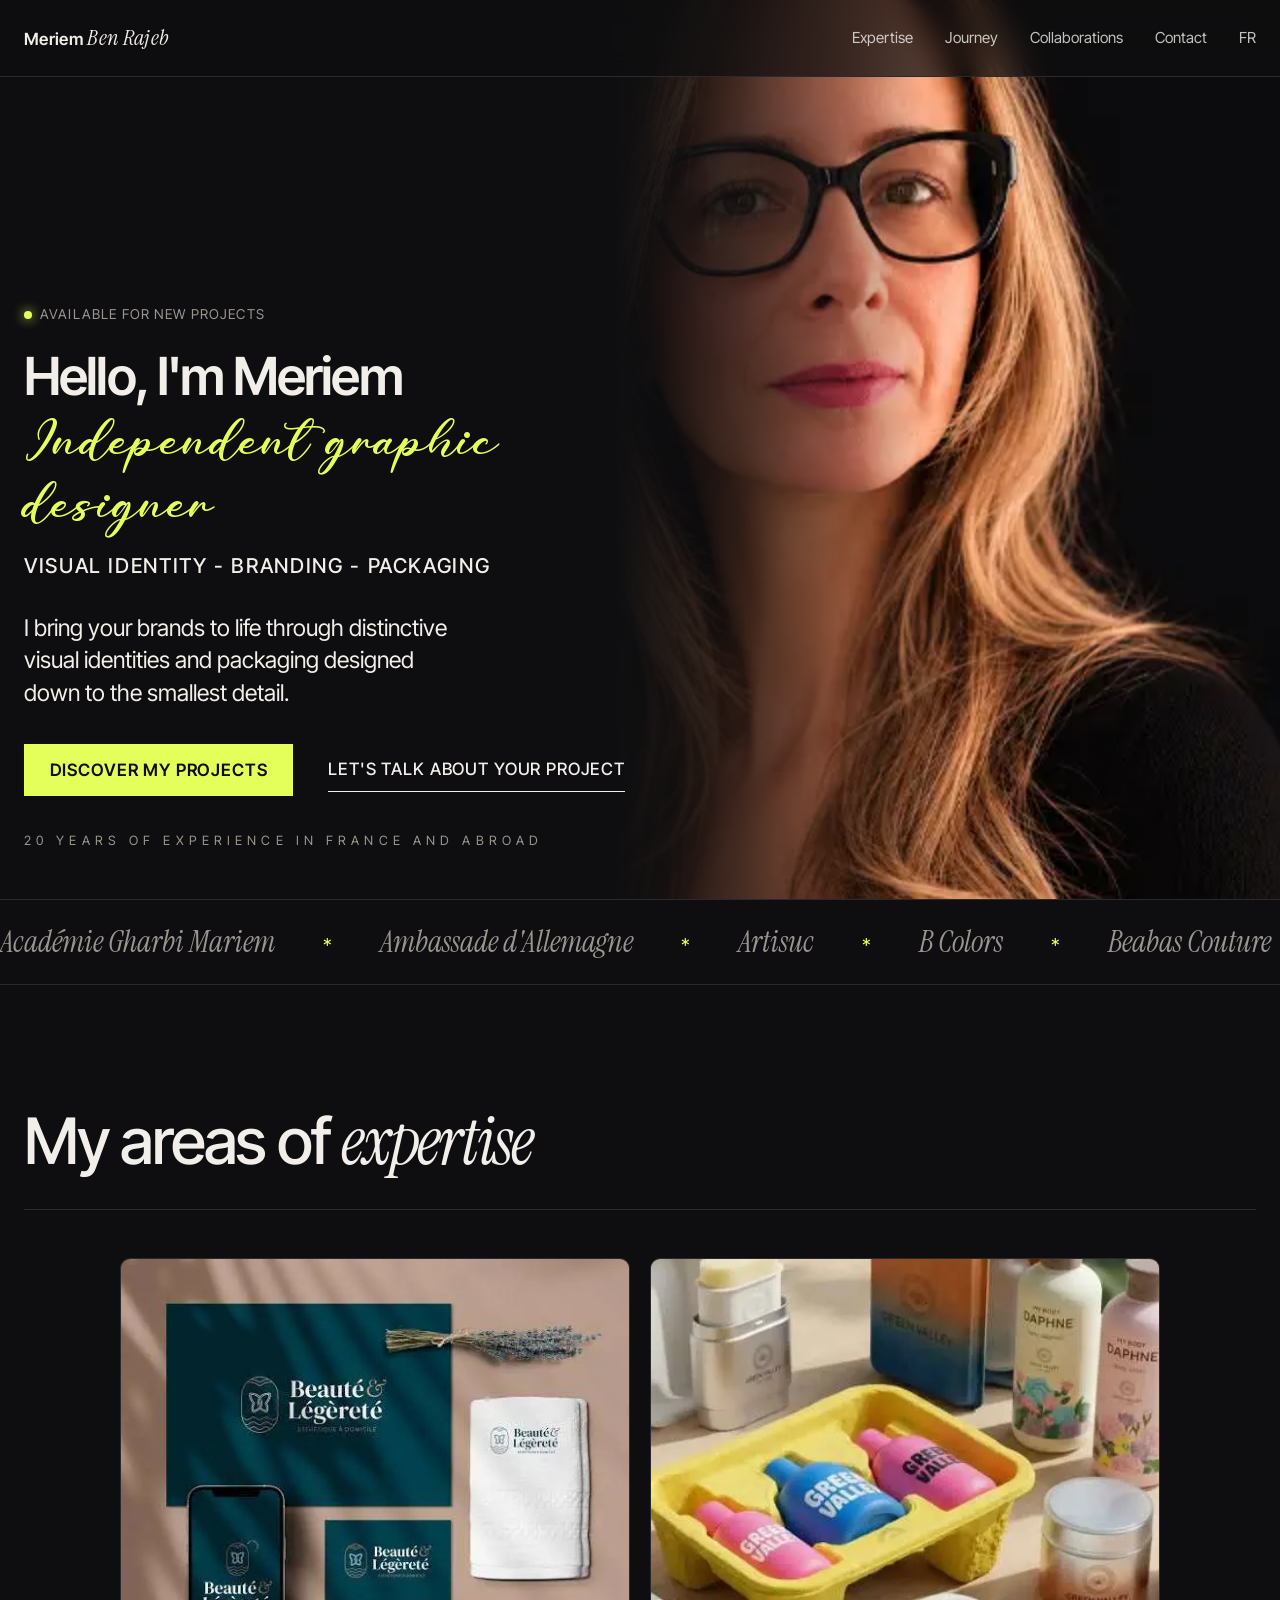
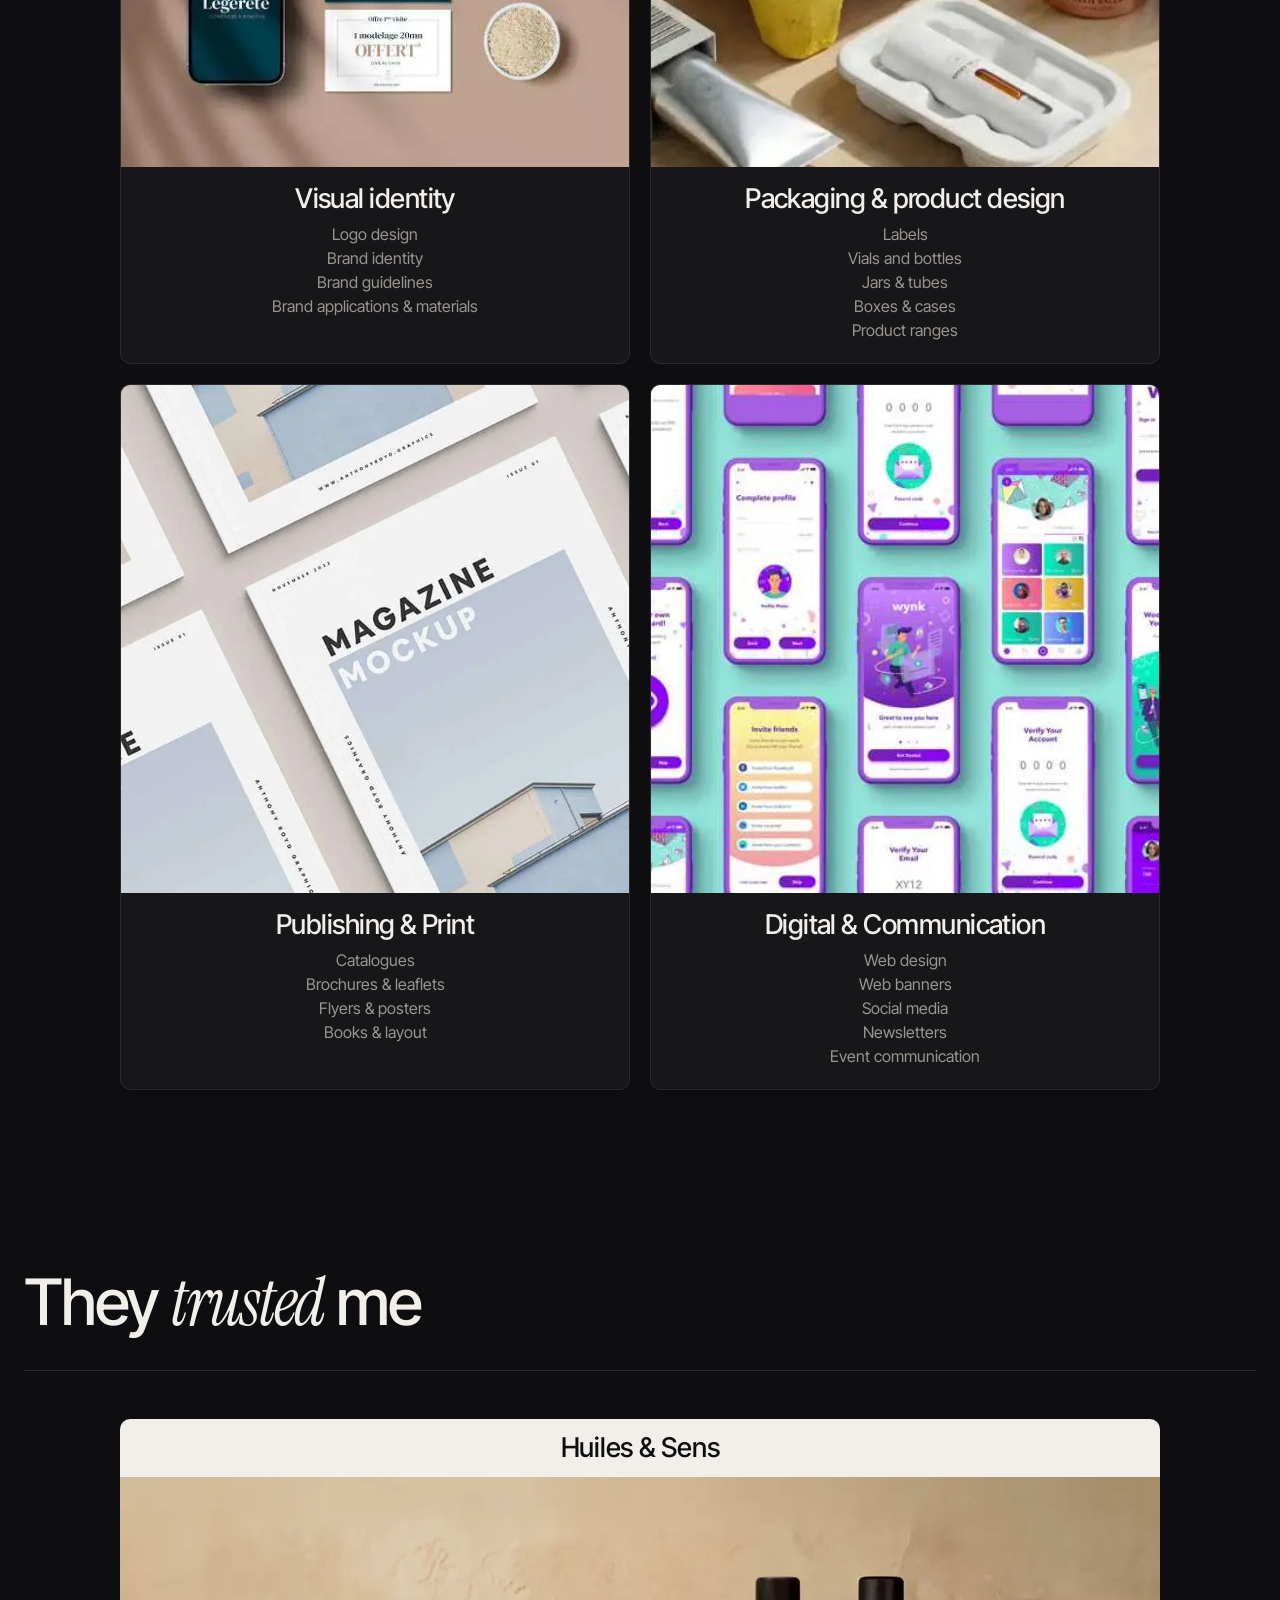
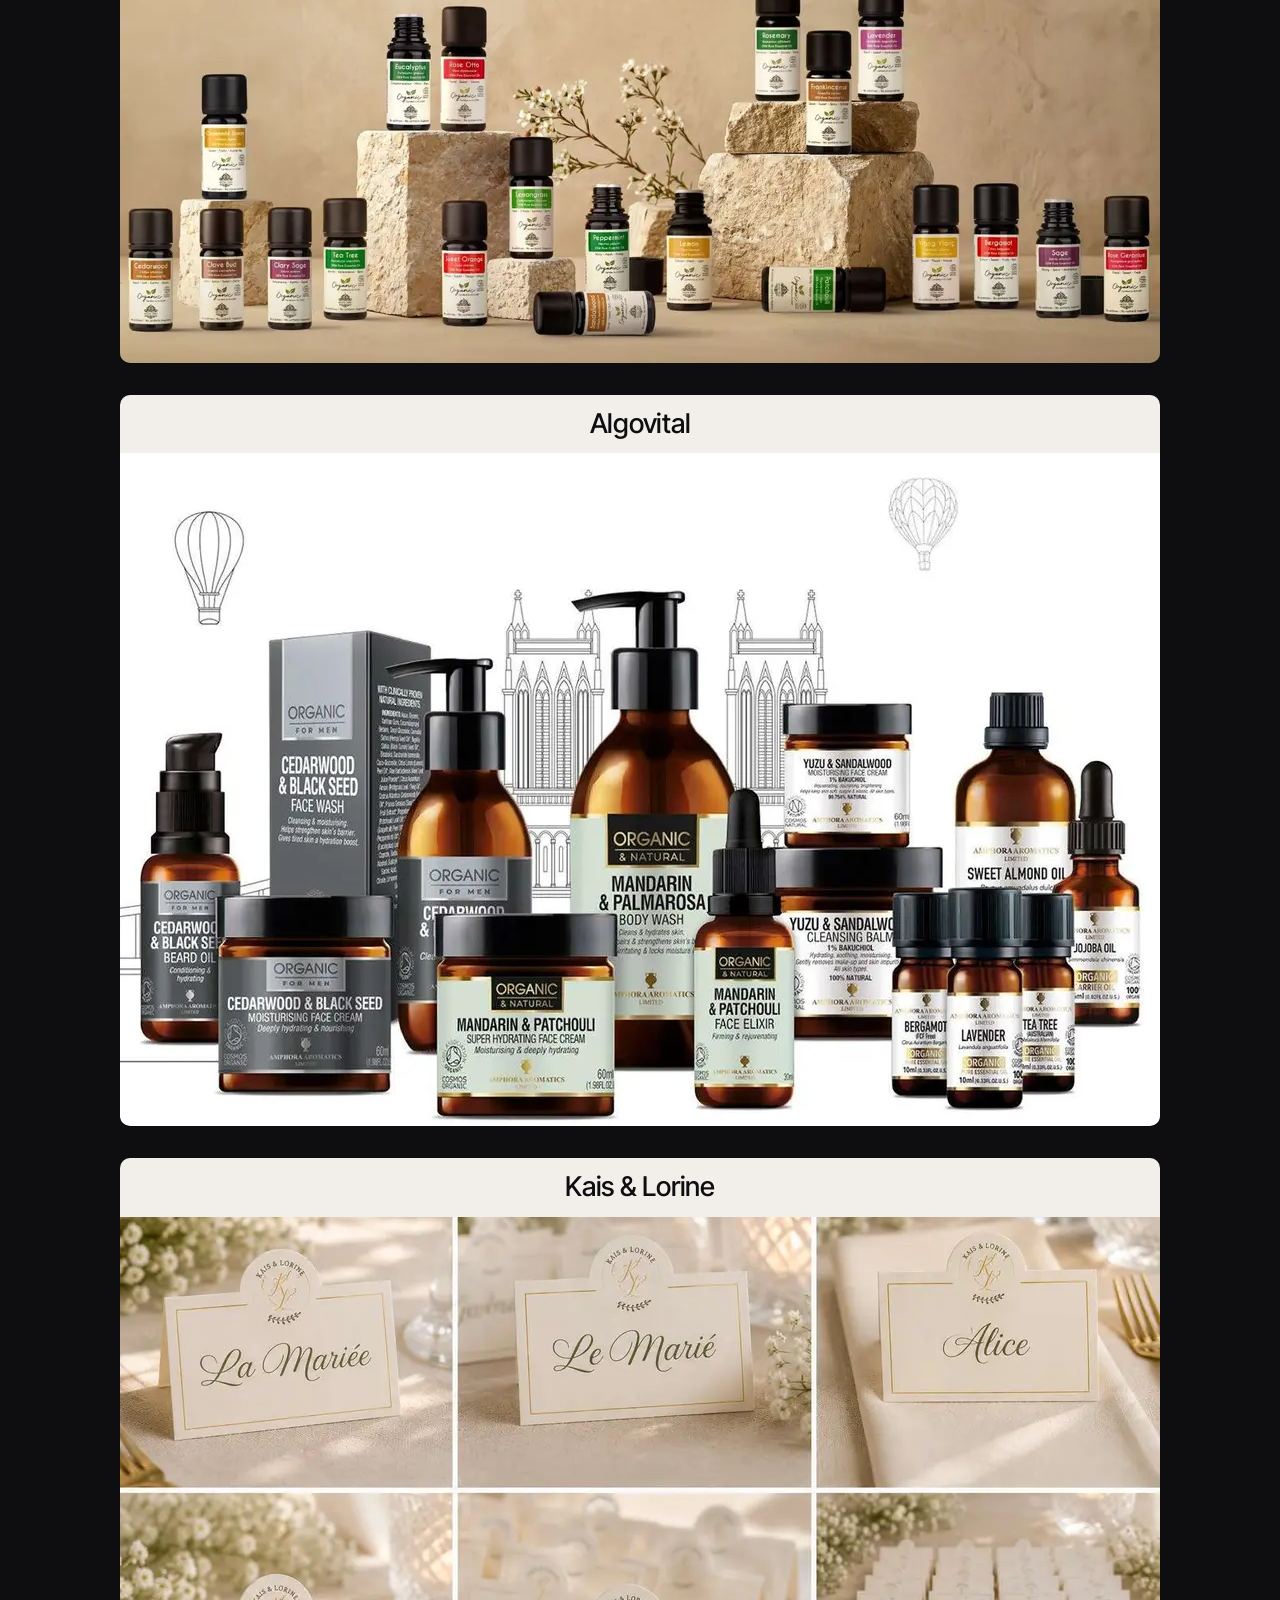
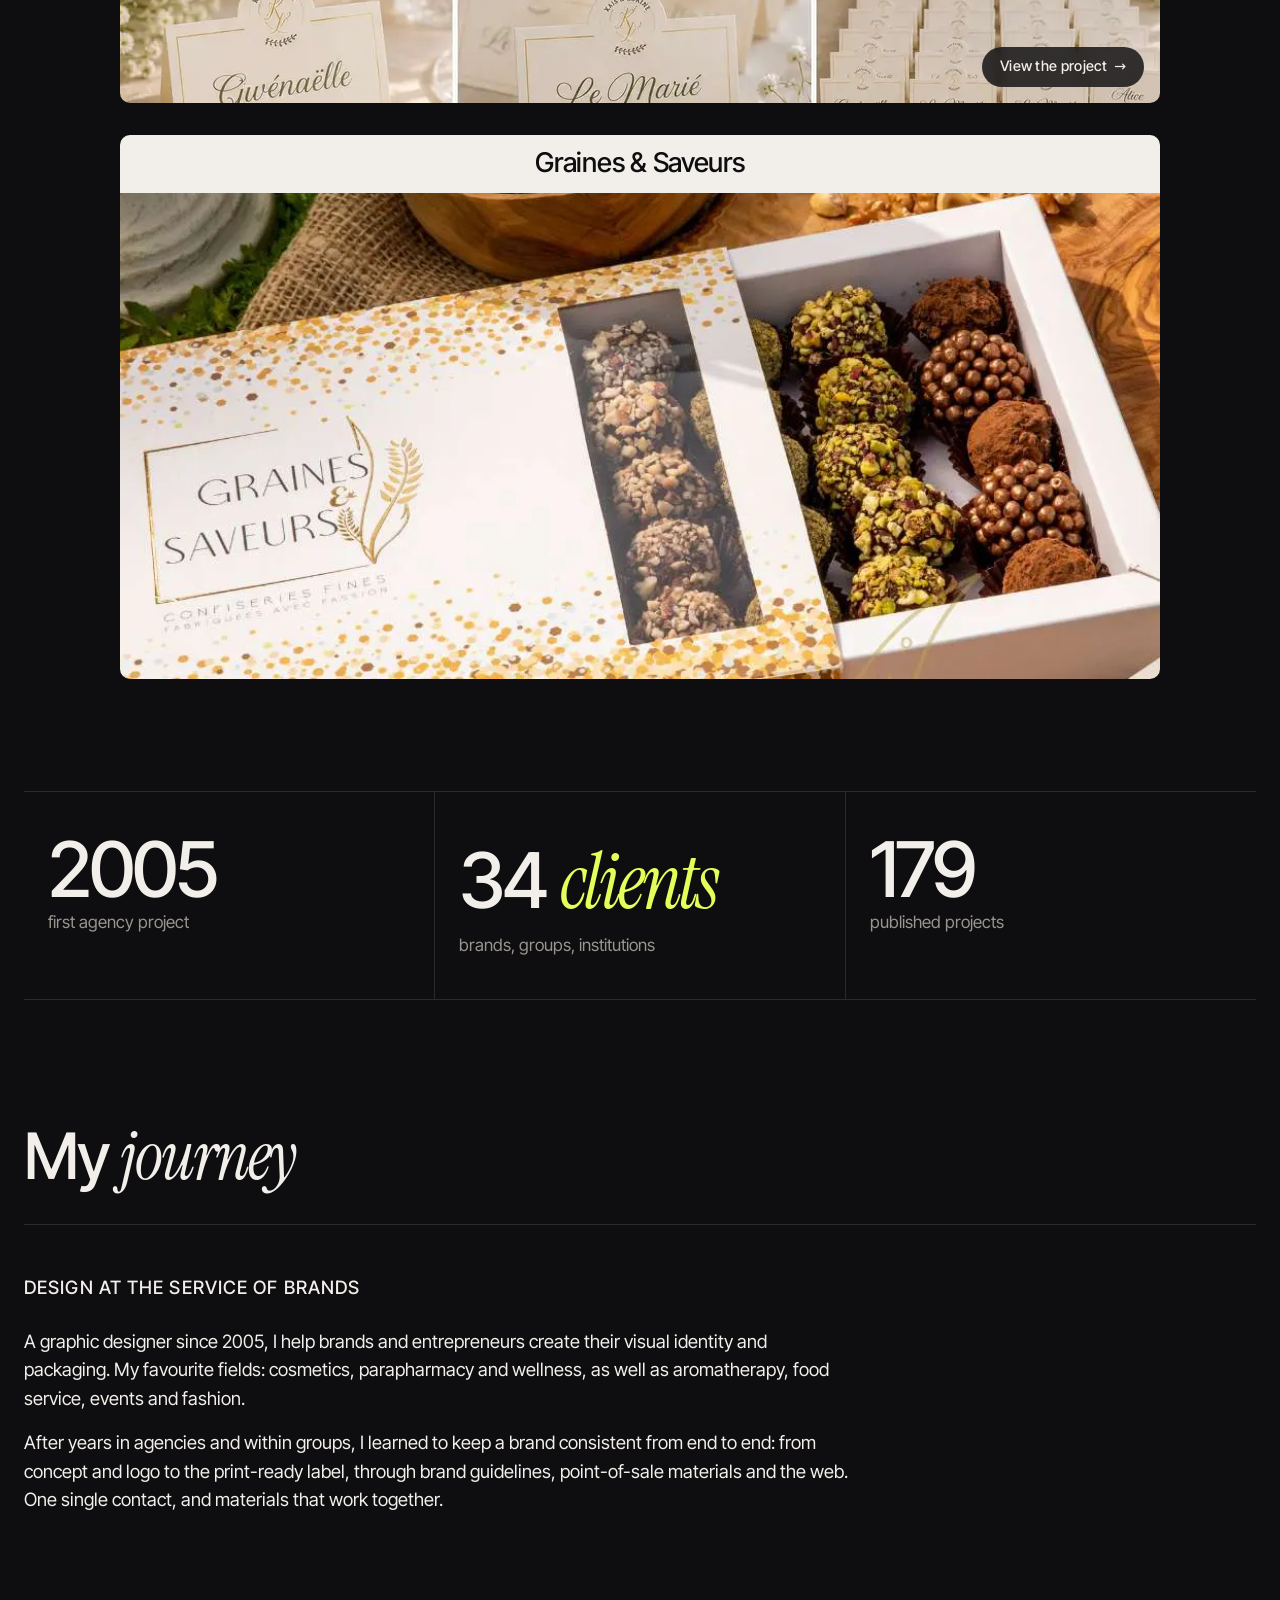
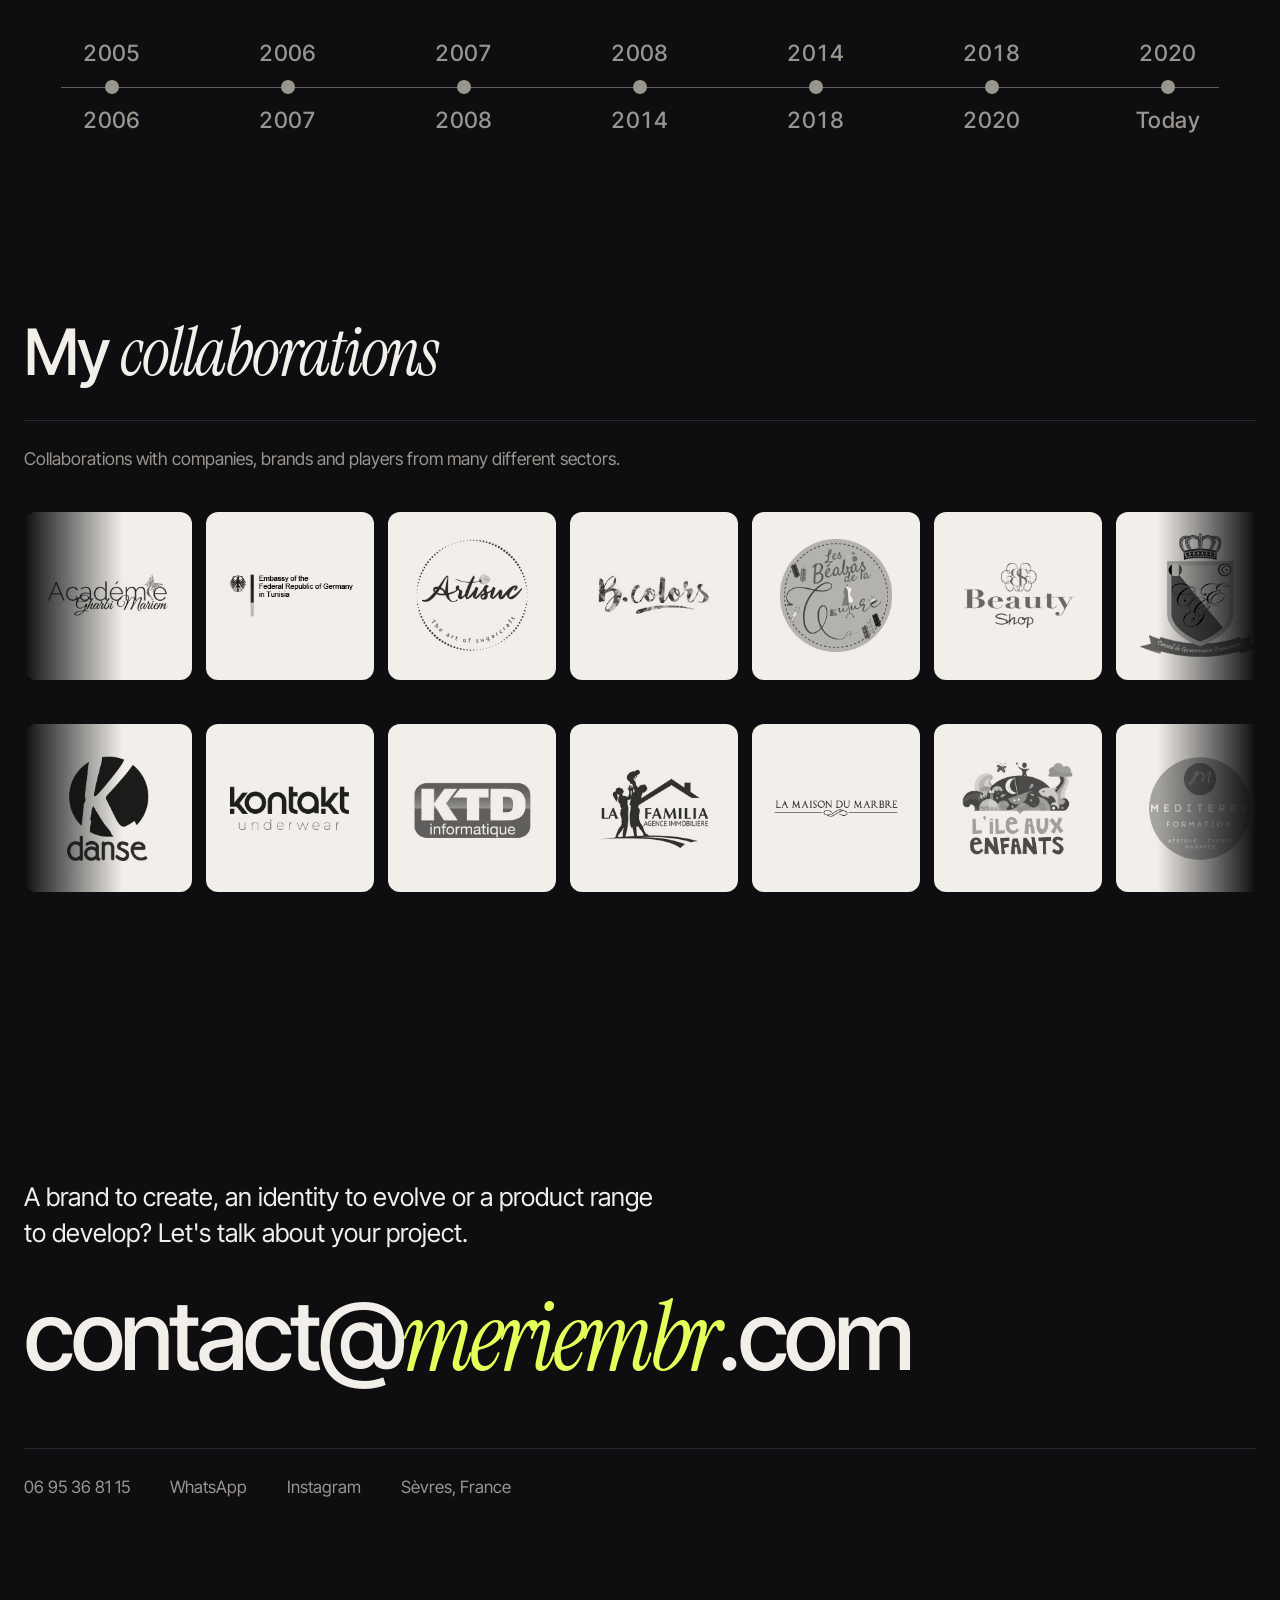
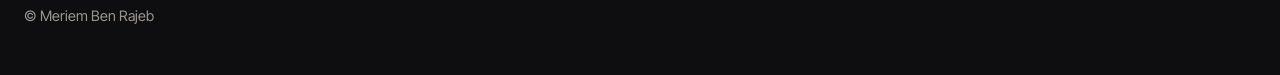
==== commit b45005a5: "feat(kais-lorine): page projet FR et EN, carte de l'accueil en lien Visionneuse, menu mobile et curs" ====
--- a/en/index.html
+++ b/en/index.html
@@ -269,7 +269,7 @@
   <ul class="projets-confiance">
     <li><h3>Huiles &amp; Sens</h3><a class="projet-confiance" href="../img/confiance/huiles-et-sens.webp"><img src="../img/confiance/huiles-et-sens-1040.webp" width="1040" height="486" alt="Huiles &amp; Sens" loading="lazy" decoding="async"></a></li>
     <li><h3>Algovital</h3><a class="projet-confiance" href="../img/confiance/algovital.webp"><img src="../img/confiance/algovital-1040.webp" width="1040" height="673" alt="Algovital" loading="lazy" decoding="async"></a></li>
-    <li><h3>Kais &amp; Lorine</h3><a class="projet-confiance" href="../img/confiance/kais-et-lorine.webp"><img src="../img/confiance/kais-et-lorine-1040.webp" width="1040" height="486" alt="Kais &amp; Lorine" loading="lazy" decoding="async"></a></li>
+    <li><h3>Kais &amp; Lorine</h3><a class="projet-confiance projet-lien" href="projects/kais-et-lorine/"><img src="../img/confiance/kais-et-lorine-1040.webp" width="1040" height="486" alt="Kais &amp; Lorine" loading="lazy" decoding="async"><span class="voir-projet">View the project <span aria-hidden="true">&#8594;</span></span></a></li>
     <li><h3>Graines &amp; Saveurs</h3><a class="projet-confiance" href="../img/confiance/graines-et-saveurs.webp"><img src="../img/confiance/graines-et-saveurs-1040.webp" width="1009" height="472" alt="Graines &amp; Saveurs" loading="lazy" decoding="async"></a></li>
   </ul>
 </div></section>
--- a/css/site.css
+++ b/css/site.css
@@ -54,8 +54,8 @@
 .surtitre { font-size: .9rem; color: var(--doux); letter-spacing: .08em; text-transform: uppercase; margin: 0 0 1.5rem; }
 /* « Bonjour, je suis Meriem » tient sur une ligne : taille liée à la largeur disponible */
 .nom { font: 600 clamp(1.4rem, calc((100vw - 3rem) / 12.5), 3rem)/1.05 var(--sans); letter-spacing: -.035em; margin: 0; white-space: nowrap; }
-@media (min-width: 960px) { .nom { font-size: clamp(2.4rem, 4.1vw, 4.4rem); } }
-.nom .script { display: block; margin-top: .2em; font: 400 clamp(2rem, 3.8vw, 3.8rem)/1.3 "Cathalia", var(--serif); letter-spacing: 0; color: var(--accent); white-space: normal; }
+.nom .script { display: block; margin-top: .2em; font: 400 clamp(1.5rem, calc((100vw - 3rem) / 12.5), 3rem)/1.3 "Cathalia", var(--serif); letter-spacing: 0; color: var(--accent); white-space: normal; }
+@media (min-width: 960px) { .nom { font-size: clamp(2.4rem, 4.1vw, 4.4rem); } .nom .script { font-size: clamp(2rem, 3.8vw, 3.8rem); } }
 .metiers { margin: .8rem 0 2rem; font: 500 clamp(1rem, 1.6vw, 1.35rem)/1.3 var(--sans); letter-spacing: .08em; text-transform: uppercase; }
 .accroche { max-width: 34ch; margin: 0 0 2.2rem; font-size: clamp(1.15rem, 1.8vw, 1.6rem); line-height: 1.4; }
 .hero-actions { display: flex; flex-wrap: wrap; align-items: center; gap: 1rem 2.2rem; }
@@ -117,6 +117,10 @@
 .projet-confiance img { width: 100%; height: auto; transition: transform .8s cubic-bezier(.2,.7,.2,1); }
 .projet-confiance:hover img, .projet-confiance:focus-visible img { transform: scale(1.03); }
 
+.projet-lien { position: relative; }
+.voir-projet { position: absolute; right: 1rem; bottom: 1rem; display: inline-flex; align-items: center; gap: .4rem; min-height: 40px; padding: 0 1.1rem; border-radius: 999px; background: rgb(14 14 16 / .82); color: var(--texte); font-size: .9rem; font-weight: 500; letter-spacing: .02em; backdrop-filter: blur(6px); transition: background .25s, color .25s; }
+.projet-lien:hover .voir-projet, .projet-lien:focus-visible .voir-projet { background: var(--accent); color: var(--fond); }
+
 /* Témoignages (section masquée tant qu'aucun texte n'est fourni) */
 .temoignages-liste { list-style: none; margin: 0; padding: 0; display: grid; gap: 1.25rem; grid-template-columns: repeat(auto-fit, minmax(min(100%, 320px), 1fr)); }
 .temoignage { margin: 0; height: 100%; display: grid; align-content: space-between; gap: 1.5rem; padding: 2rem; background: var(--surface); border: 1px solid var(--ligne); border-radius: 10px; }
@@ -199,6 +203,53 @@
 .liens a:hover { color: var(--texte); }
 .pied { padding: 2rem 0 3rem; color: var(--doux); font-size: .9rem; }
 
+/* Page projet : ouverture pleine largeur, en-tête éditorial, mosaïque calquée sur la composition de Meriem */
+.projet-ouverture { width: 100%; height: clamp(280px, 64svh, 720px); margin-top: 76px; object-fit: cover; object-position: 50% 80%; }
+.projet-entete { padding: 4.5rem 0 5rem; }
+.retour { display: inline-flex; align-items: center; gap: .5rem; min-height: 44px; margin-bottom: 2.5rem; color: var(--doux); text-decoration: none; transition: color .25s; }
+.retour:hover { color: var(--accent); }
+.projet-entete .surtitre { margin-bottom: 1rem; }
+.projet-nom { margin: 0 0 4rem; font: 500 clamp(3.2rem, 10vw, 8.5rem)/.95 var(--sans); letter-spacing: -.045em; }
+.projet-nom em { font: italic 400 1em var(--serif); color: var(--accent); }
+.projet-intro { display: grid; gap: 1.5rem 4rem; padding-top: 2rem; border-top: 1px solid var(--ligne); }
+.projet-intro h2 { margin: 0; font: 500 clamp(1.8rem, 3.6vw, 3rem)/1.05 var(--sans); letter-spacing: -.03em; }
+.projet-intro h2 em { font: italic 400 1.08em var(--serif); }
+.projet-intro p { max-width: 58ch; margin: 0 0 2rem; font-size: clamp(1.05rem, 1.4vw, 1.2rem); line-height: 1.6; }
+.supports { display: flex; flex-wrap: wrap; gap: .5rem; list-style: none; margin: 0; padding: 0; }
+.supports li { padding: .35rem .9rem; border: 1px solid var(--ligne); border-radius: 999px; color: var(--doux); font-size: .85rem; letter-spacing: .02em; }
+@media (min-width: 900px) { .projet-intro { grid-template-columns: 5fr 7fr; } }
+
+.projet .c { width: min(1120px, 100% - 3rem); }
+.mosaique-kl { container-type: inline-size; }
+.kl-grille { list-style: none; margin: 0; padding: 0; display: grid; grid-template-columns: 1fr 1fr; gap: max(10px, 2cqi); }
+.tuile { grid-column: span 2; }
+.tuile > a, .tuile-logo { display: block; height: 100%; overflow: hidden; border-radius: 12px; background: var(--surface); }
+.tuile img { width: 100%; height: auto; }
+.tuile > a img { transition: transform .8s cubic-bezier(.2,.7,.2,1); }
+.tuile > a:hover img, .tuile > a:focus-visible img { transform: scale(1.03); }
+.tuile-logo { grid-column: auto; aspect-ratio: 1; background: #F1E7E1; }
+.tuile-logo img { height: 100%; object-fit: contain; }
+.t-slogo img { object-fit: cover; }
+.t-std img { object-position: 50% 60%; }
+@media (min-width: 600px) {
+  .kl-grille { grid-template-areas: "std std" "mono slogo" "fp fp" "pan plan" "carton menu" "livre livre" "bougie iris"; grid-template-rows: 60cqi 30cqi 57cqi 75cqi 50cqi 60cqi 36cqi; }
+  .tuile-logo { aspect-ratio: auto; }
+  .tuile img { height: 100%; object-fit: cover; }
+  .tuile-logo.t-mono img { object-fit: contain; }
+  .t-std { grid-area: std; } .t-mono { grid-area: mono; } .t-slogo { grid-area: slogo; } .t-fp { grid-area: fp; } .t-pan { grid-area: pan; } .t-plan { grid-area: plan; }
+  .t-carton { grid-area: carton; } .t-menu { grid-area: menu; } .t-livre { grid-area: livre; } .t-bougie { grid-area: bougie; } .t-iris { grid-area: iris; }
+}
+@media (min-width: 960px) {
+  /* Colonnes et rangées en proportions de K&L.jpg (1944 px de large) */
+  .kl-grille { grid-template-columns: 701fr 211fr 213fr 700fr; grid-template-areas: "mono std std std" "slogo std std std" "fp fp fp fp" "pan pan pan plan" "pan pan pan carton" "menu livre livre livre" "bougie bougie iris iris"; grid-template-rows: 15.4cqi 22.4cqi 57.2cqi 65cqi 35.1cqi 38.5cqi 35cqi; }
+}
+
+.projet-suite { margin-top: 7rem; border-top: 1px solid var(--ligne); }
+.projet-suite a { display: grid; gap: .6rem; padding: 3rem 0 2rem; text-decoration: none; }
+.suite-sur { color: var(--doux); font-size: .9rem; letter-spacing: .08em; text-transform: uppercase; }
+.suite-titre { font: 500 clamp(2.2rem, 6vw, 5rem)/1 var(--sans); letter-spacing: -.04em; transition: color .25s; }
+.projet-suite a:hover .suite-titre { color: var(--accent); }
+
 /* Visionneuse */
 .visionneuse { width: 100vw; height: 100dvh; max-width: none; max-height: none; margin: 0; padding: 0; border: 0; background: rgb(14 14 16 / .96); color: var(--texte); }
 .visionneuse[open] { display: grid; grid-template: 1fr auto / auto 1fr auto; align-items: center; }
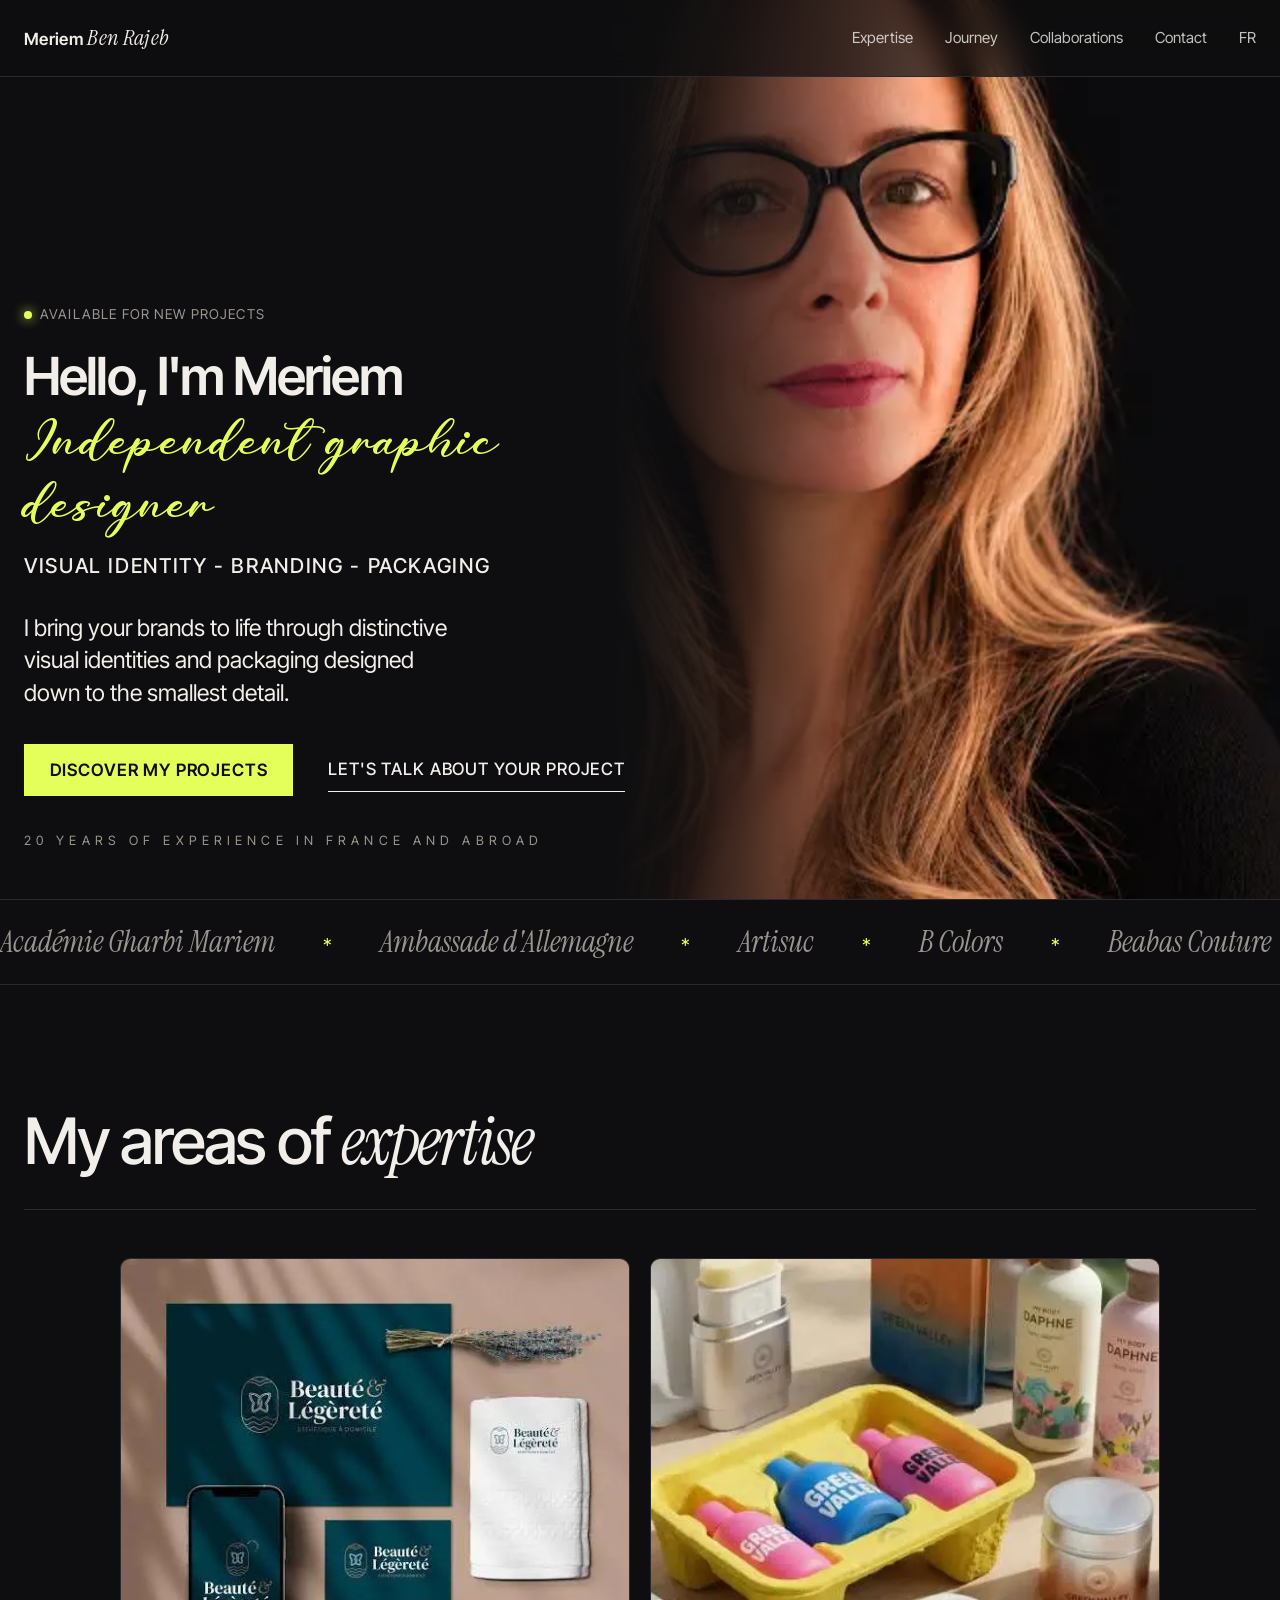
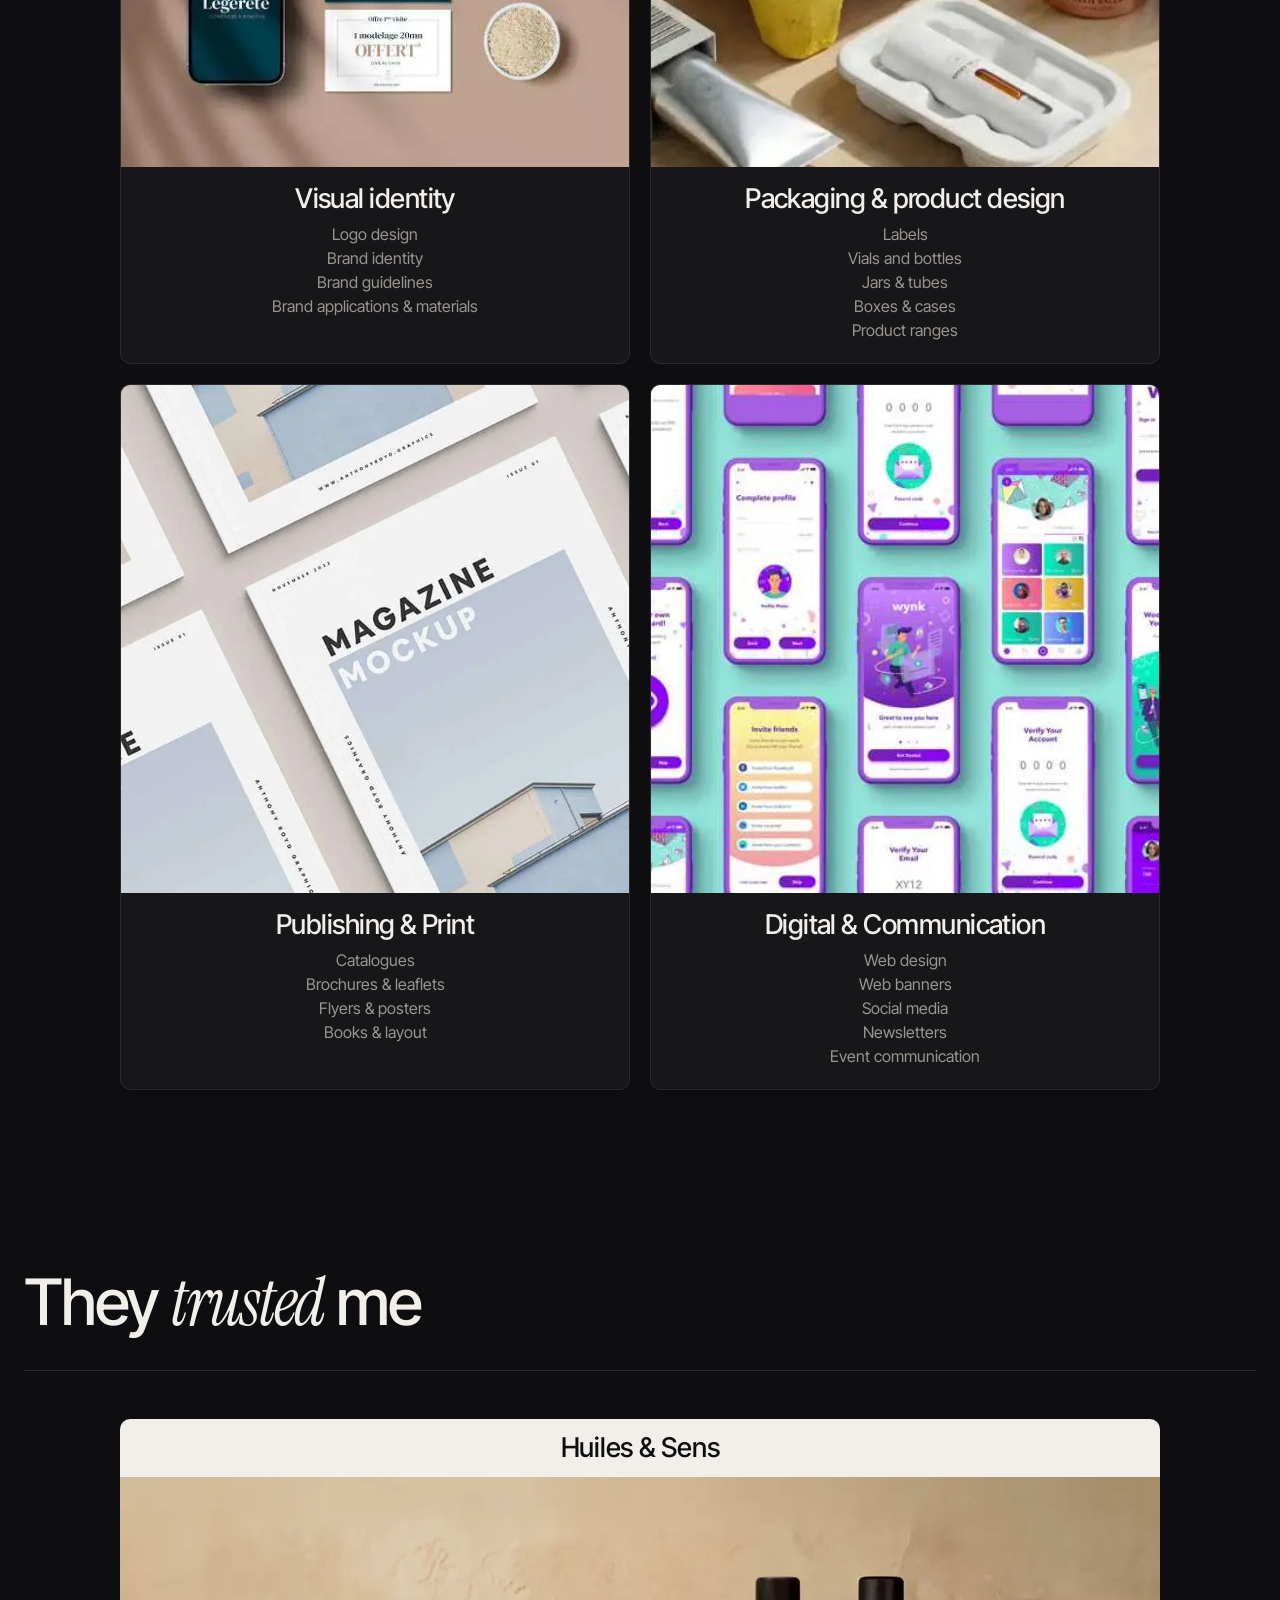
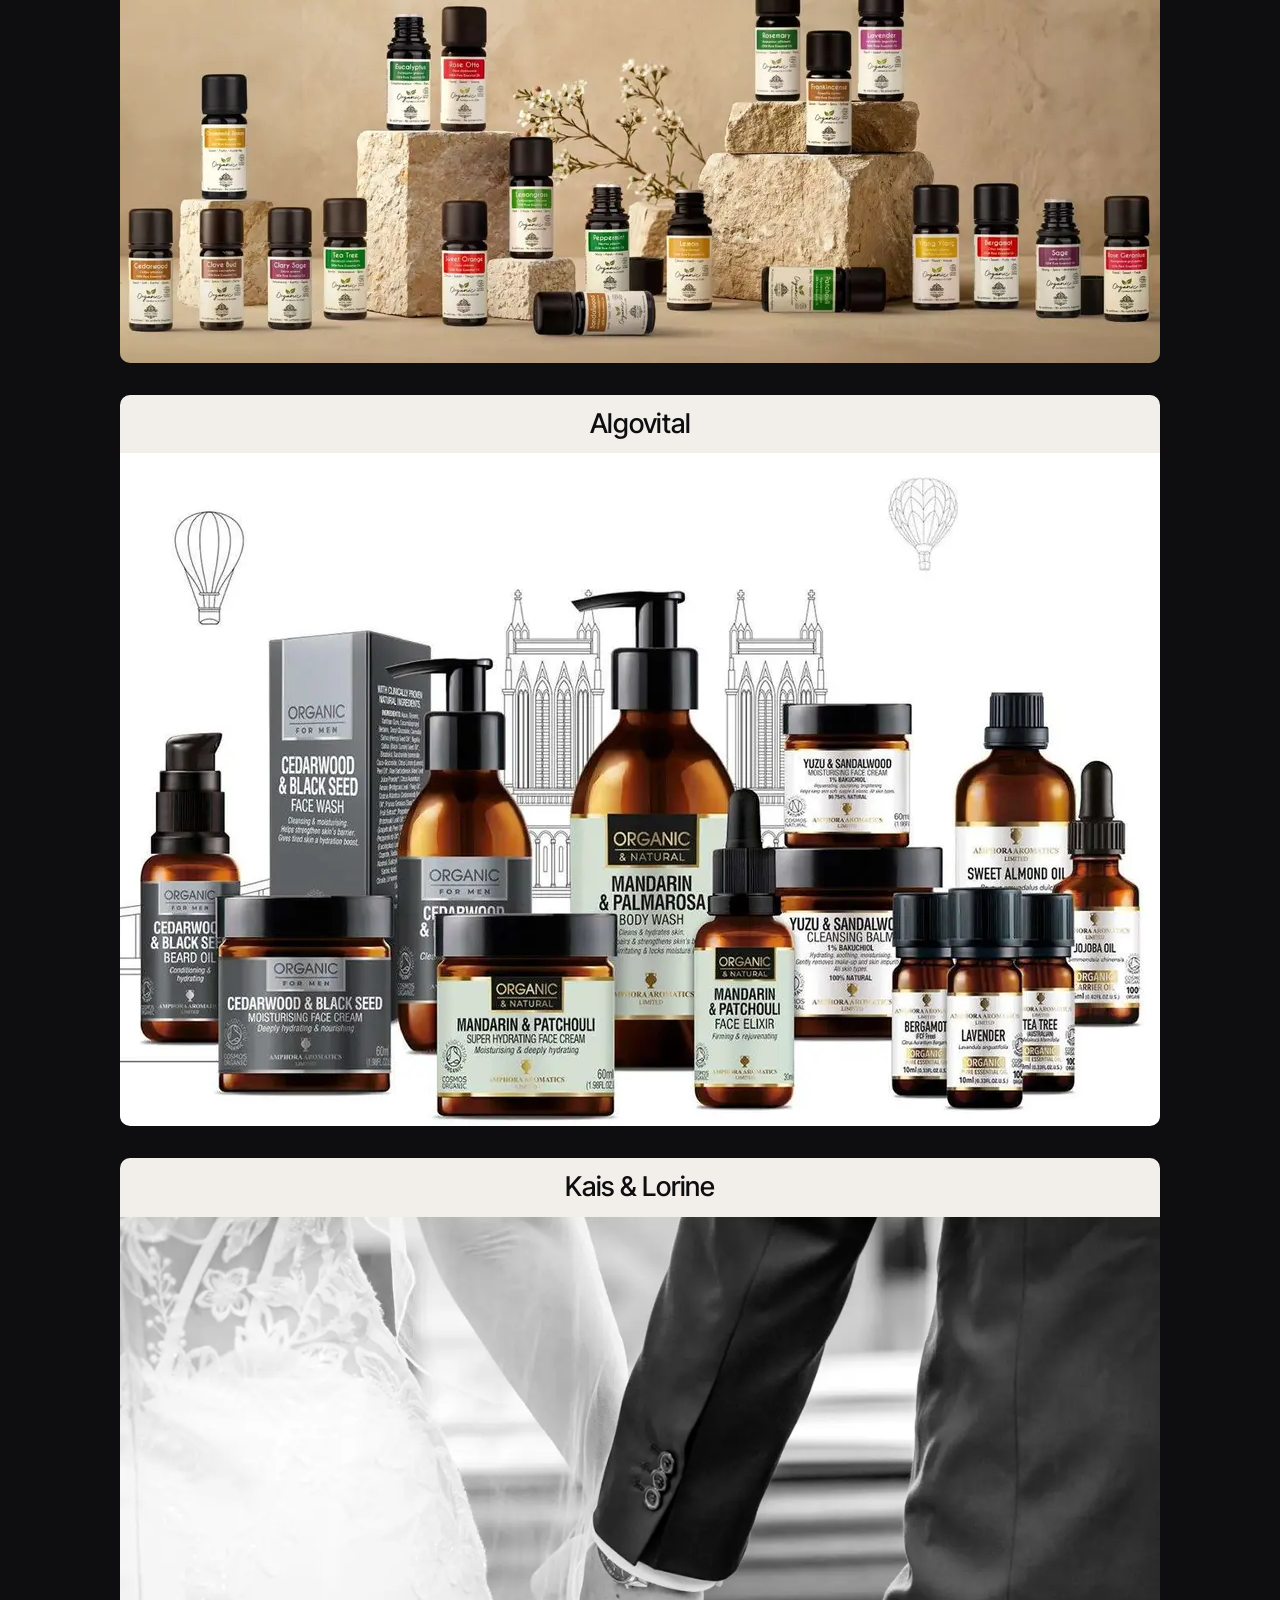
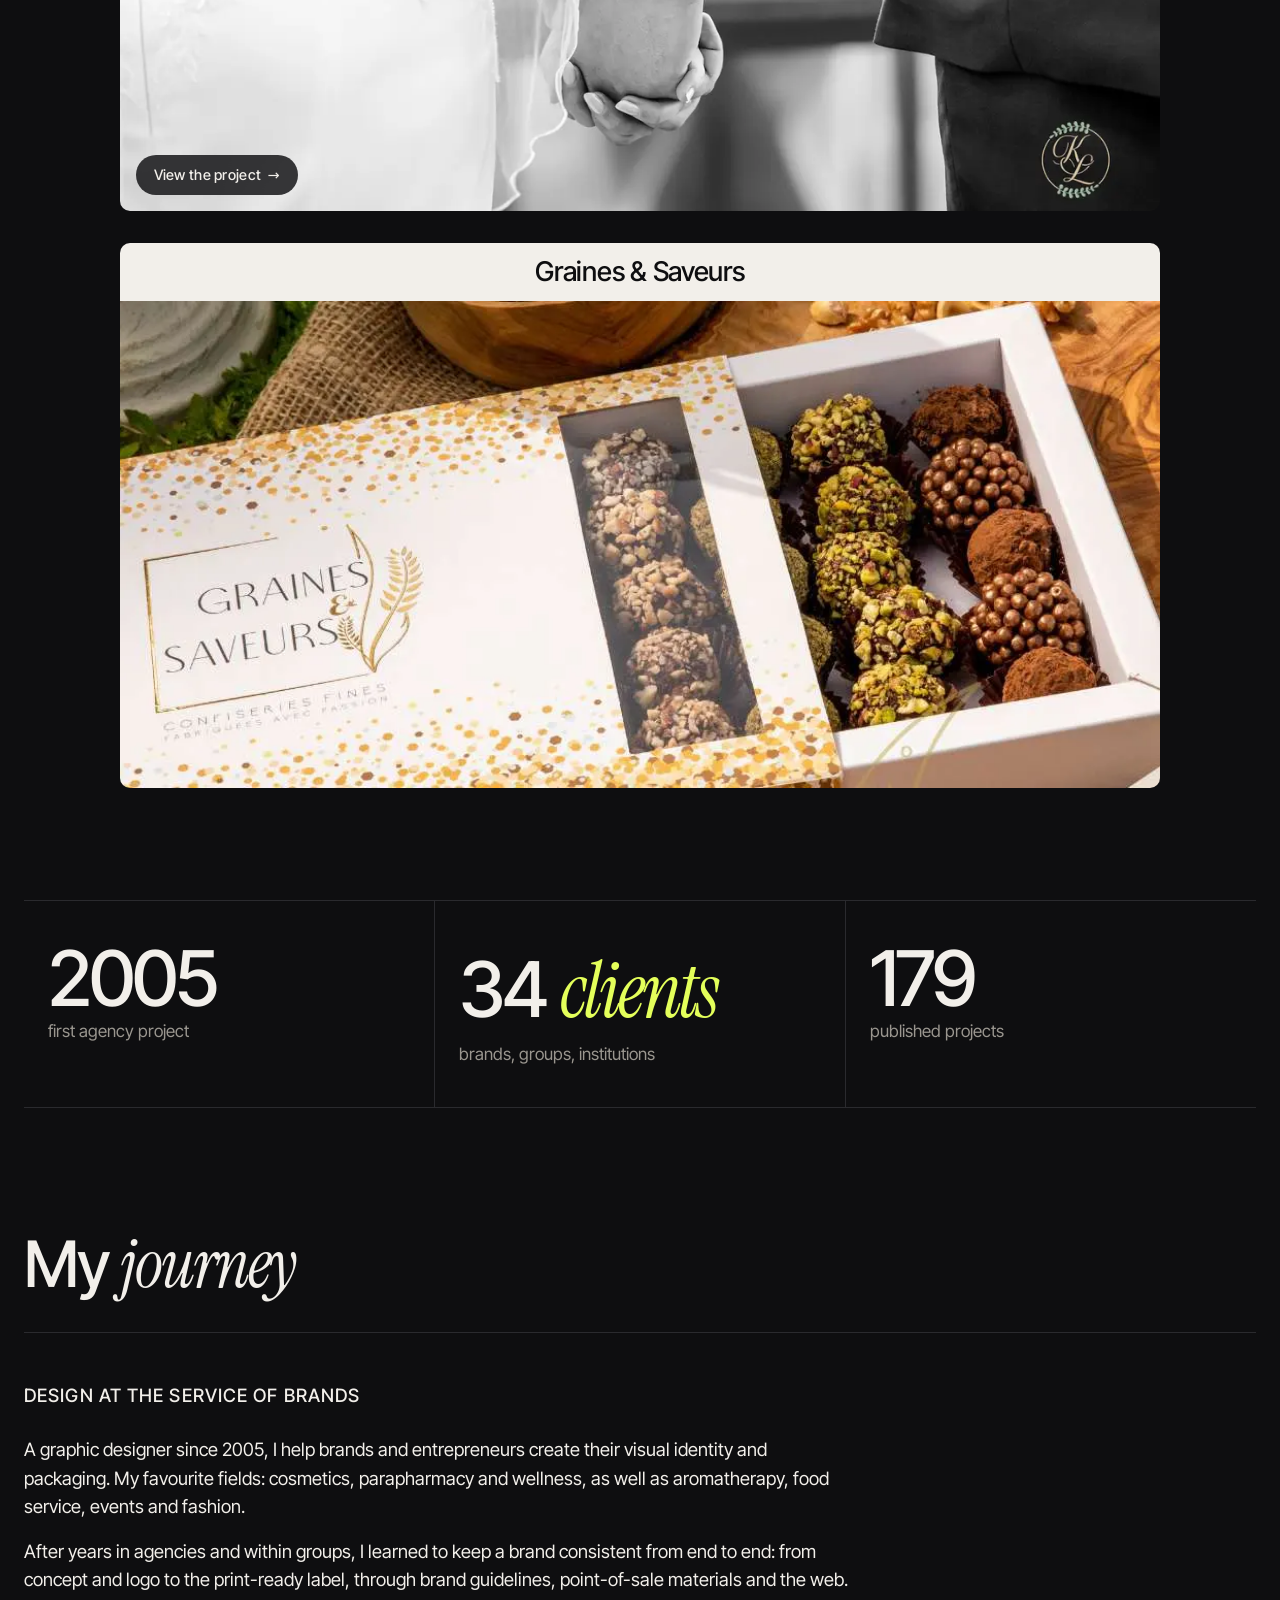
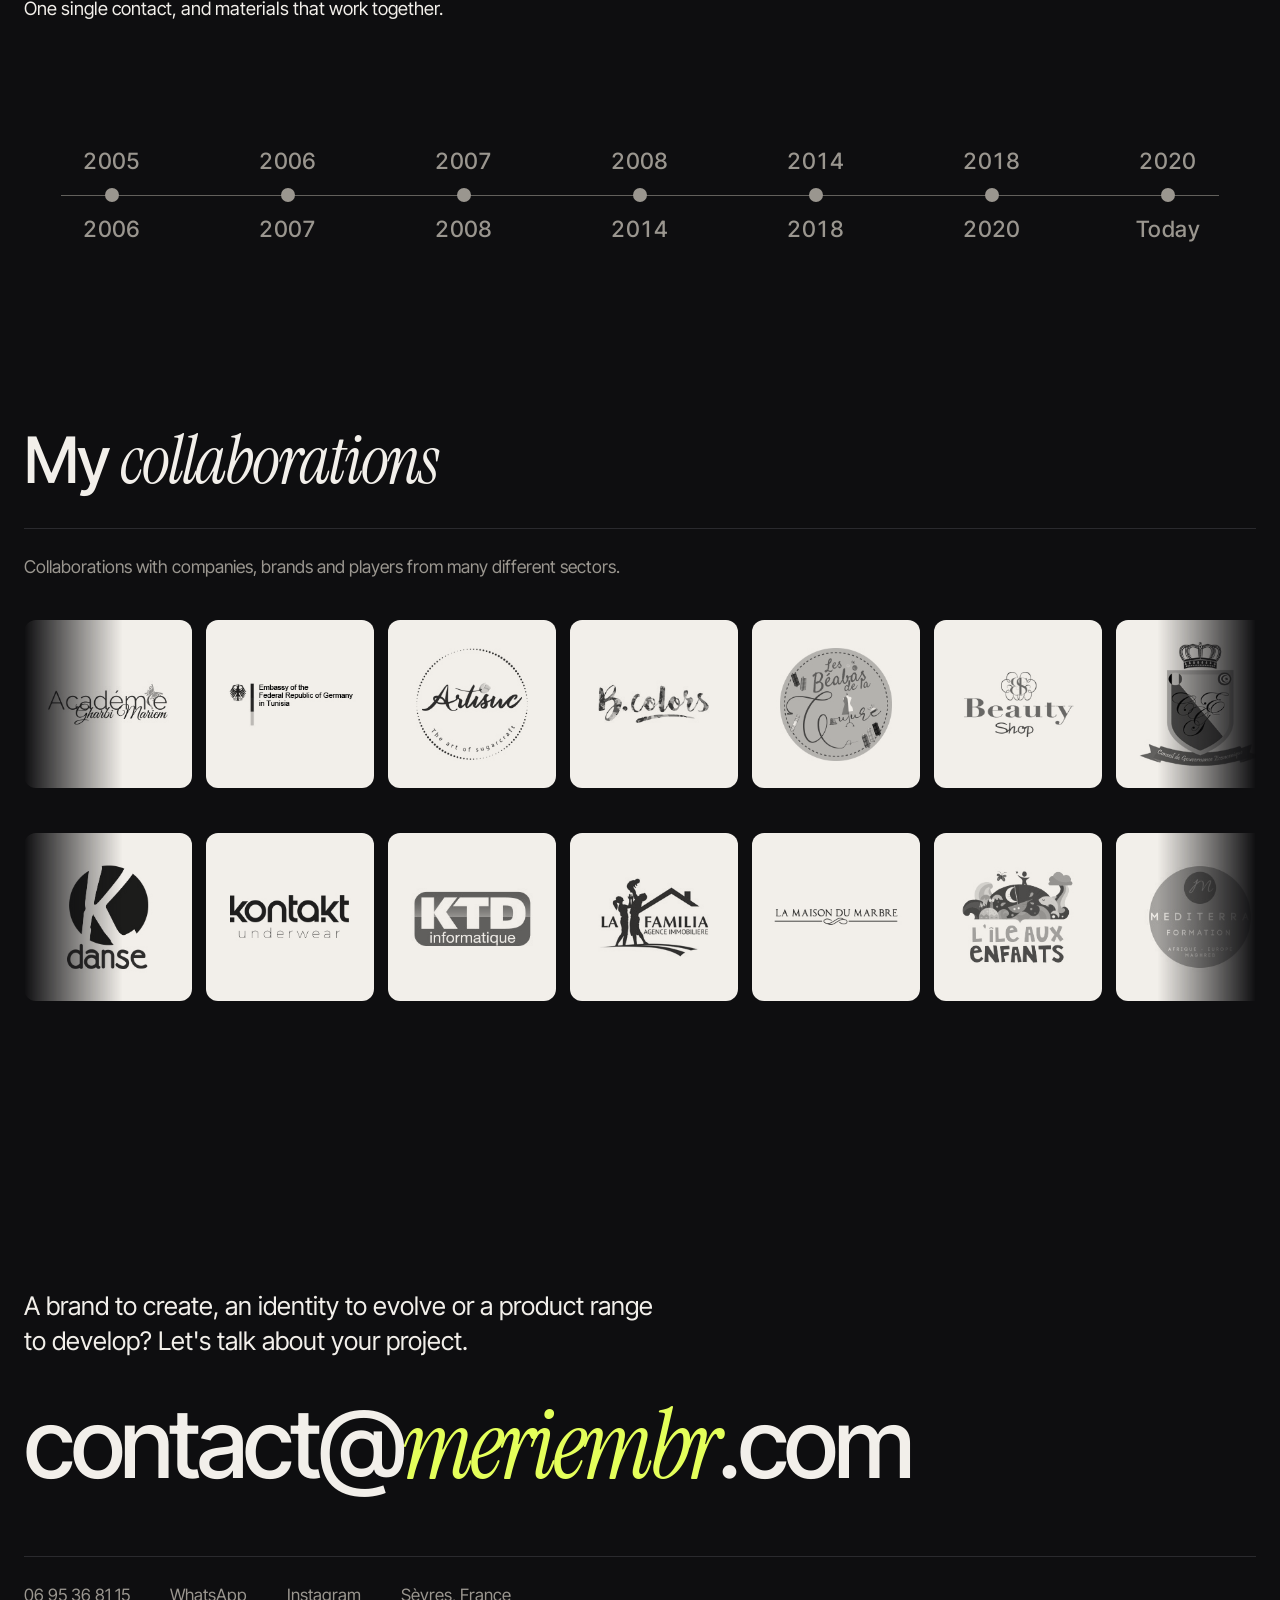
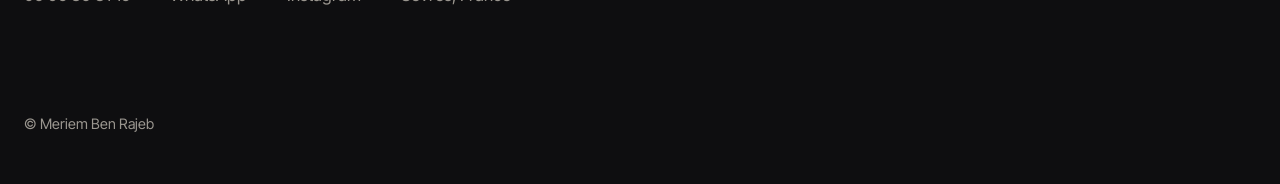
==== commit 61178179: "style(kais-lorine): photo d'ouverture déplacée sur la carte de l'accueil, retirée de la page projet" ====
--- a/en/index.html
+++ b/en/index.html
@@ -269,7 +269,7 @@
   <ul class="projets-confiance">
     <li><h3>Huiles &amp; Sens</h3><a class="projet-confiance" href="../img/confiance/huiles-et-sens.webp"><img src="../img/confiance/huiles-et-sens-1040.webp" width="1040" height="486" alt="Huiles &amp; Sens" loading="lazy" decoding="async"></a></li>
     <li><h3>Algovital</h3><a class="projet-confiance" href="../img/confiance/algovital.webp"><img src="../img/confiance/algovital-1040.webp" width="1040" height="673" alt="Algovital" loading="lazy" decoding="async"></a></li>
-    <li><h3>Kais &amp; Lorine</h3><a class="projet-confiance projet-lien" href="projects/kais-et-lorine/"><img src="../img/confiance/kais-et-lorine-1040.webp" width="1040" height="486" alt="Kais &amp; Lorine" loading="lazy" decoding="async"><span class="voir-projet">View the project <span aria-hidden="true">&#8594;</span></span></a></li>
+    <li><h3>Kais &amp; Lorine</h3><a class="projet-confiance projet-lien" href="projects/kais-et-lorine/"><img src="../img/projets/kais-et-lorine/ouverture-1200.webp" srcset="../img/projets/kais-et-lorine/ouverture-640.webp 640w, ../img/projets/kais-et-lorine/ouverture-1200.webp 1200w, ../img/projets/kais-et-lorine/ouverture-1400.webp 1400w" sizes="(min-width: 1080px) 1040px, 100vw" width="1400" height="800" alt="Kais &amp; Lorine" loading="lazy" decoding="async"><span class="voir-projet">View the project <span aria-hidden="true">&#8594;</span></span></a></li>
     <li><h3>Graines &amp; Saveurs</h3><a class="projet-confiance" href="../img/confiance/graines-et-saveurs.webp"><img src="../img/confiance/graines-et-saveurs-1040.webp" width="1009" height="472" alt="Graines &amp; Saveurs" loading="lazy" decoding="async"></a></li>
   </ul>
 </div></section>
--- a/css/site.css
+++ b/css/site.css
@@ -118,7 +118,7 @@
 .projet-confiance:hover img, .projet-confiance:focus-visible img { transform: scale(1.03); }
 
 .projet-lien { position: relative; }
-.voir-projet { position: absolute; right: 1rem; bottom: 1rem; display: inline-flex; align-items: center; gap: .4rem; min-height: 40px; padding: 0 1.1rem; border-radius: 999px; background: rgb(14 14 16 / .82); color: var(--texte); font-size: .9rem; font-weight: 500; letter-spacing: .02em; backdrop-filter: blur(6px); transition: background .25s, color .25s; }
+.voir-projet { position: absolute; left: 1rem; bottom: 1rem; display: inline-flex; align-items: center; gap: .4rem; min-height: 40px; padding: 0 1.1rem; border-radius: 999px; background: rgb(14 14 16 / .82); color: var(--texte); font-size: .9rem; font-weight: 500; letter-spacing: .02em; backdrop-filter: blur(6px); transition: background .25s, color .25s; }
 .projet-lien:hover .voir-projet, .projet-lien:focus-visible .voir-projet { background: var(--accent); color: var(--fond); }
 
 /* Témoignages (section masquée tant qu'aucun texte n'est fourni) */
@@ -204,8 +204,8 @@
 .pied { padding: 2rem 0 3rem; color: var(--doux); font-size: .9rem; }
 
 /* Page projet : ouverture pleine largeur, en-tête éditorial, mosaïque calquée sur la composition de Meriem */
-.projet-ouverture { width: 100%; height: clamp(280px, 64svh, 720px); margin-top: 76px; object-fit: cover; object-position: 50% 80%; }
-.projet-entete { padding: 4.5rem 0 5rem; }
+/* Hauteur bornée ; cadrage en bas à droite pour garder les mains et le monogramme */
+.projet-entete { padding: calc(76px + 3.5rem) 0 5rem; }
 .retour { display: inline-flex; align-items: center; gap: .5rem; min-height: 44px; margin-bottom: 2.5rem; color: var(--doux); text-decoration: none; transition: color .25s; }
 .retour:hover { color: var(--accent); }
 .projet-entete .surtitre { margin-bottom: 1rem; }
